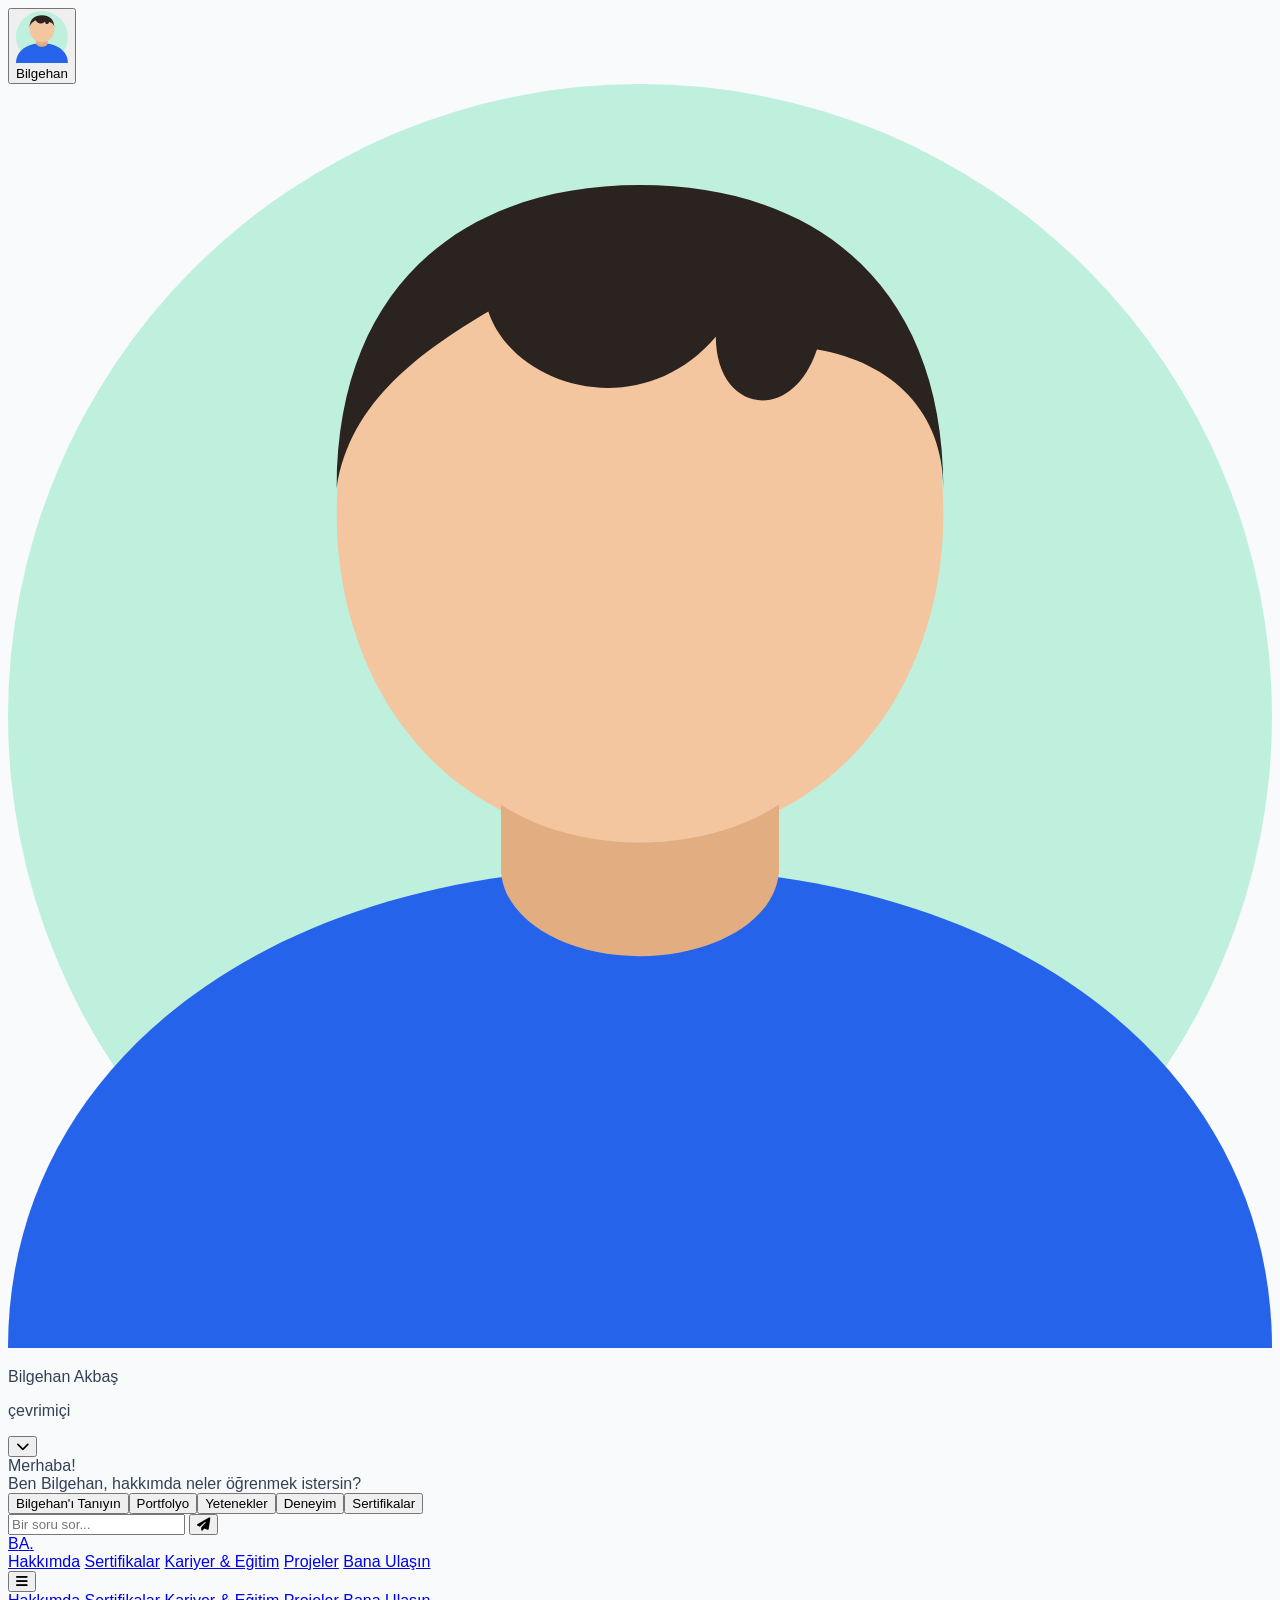
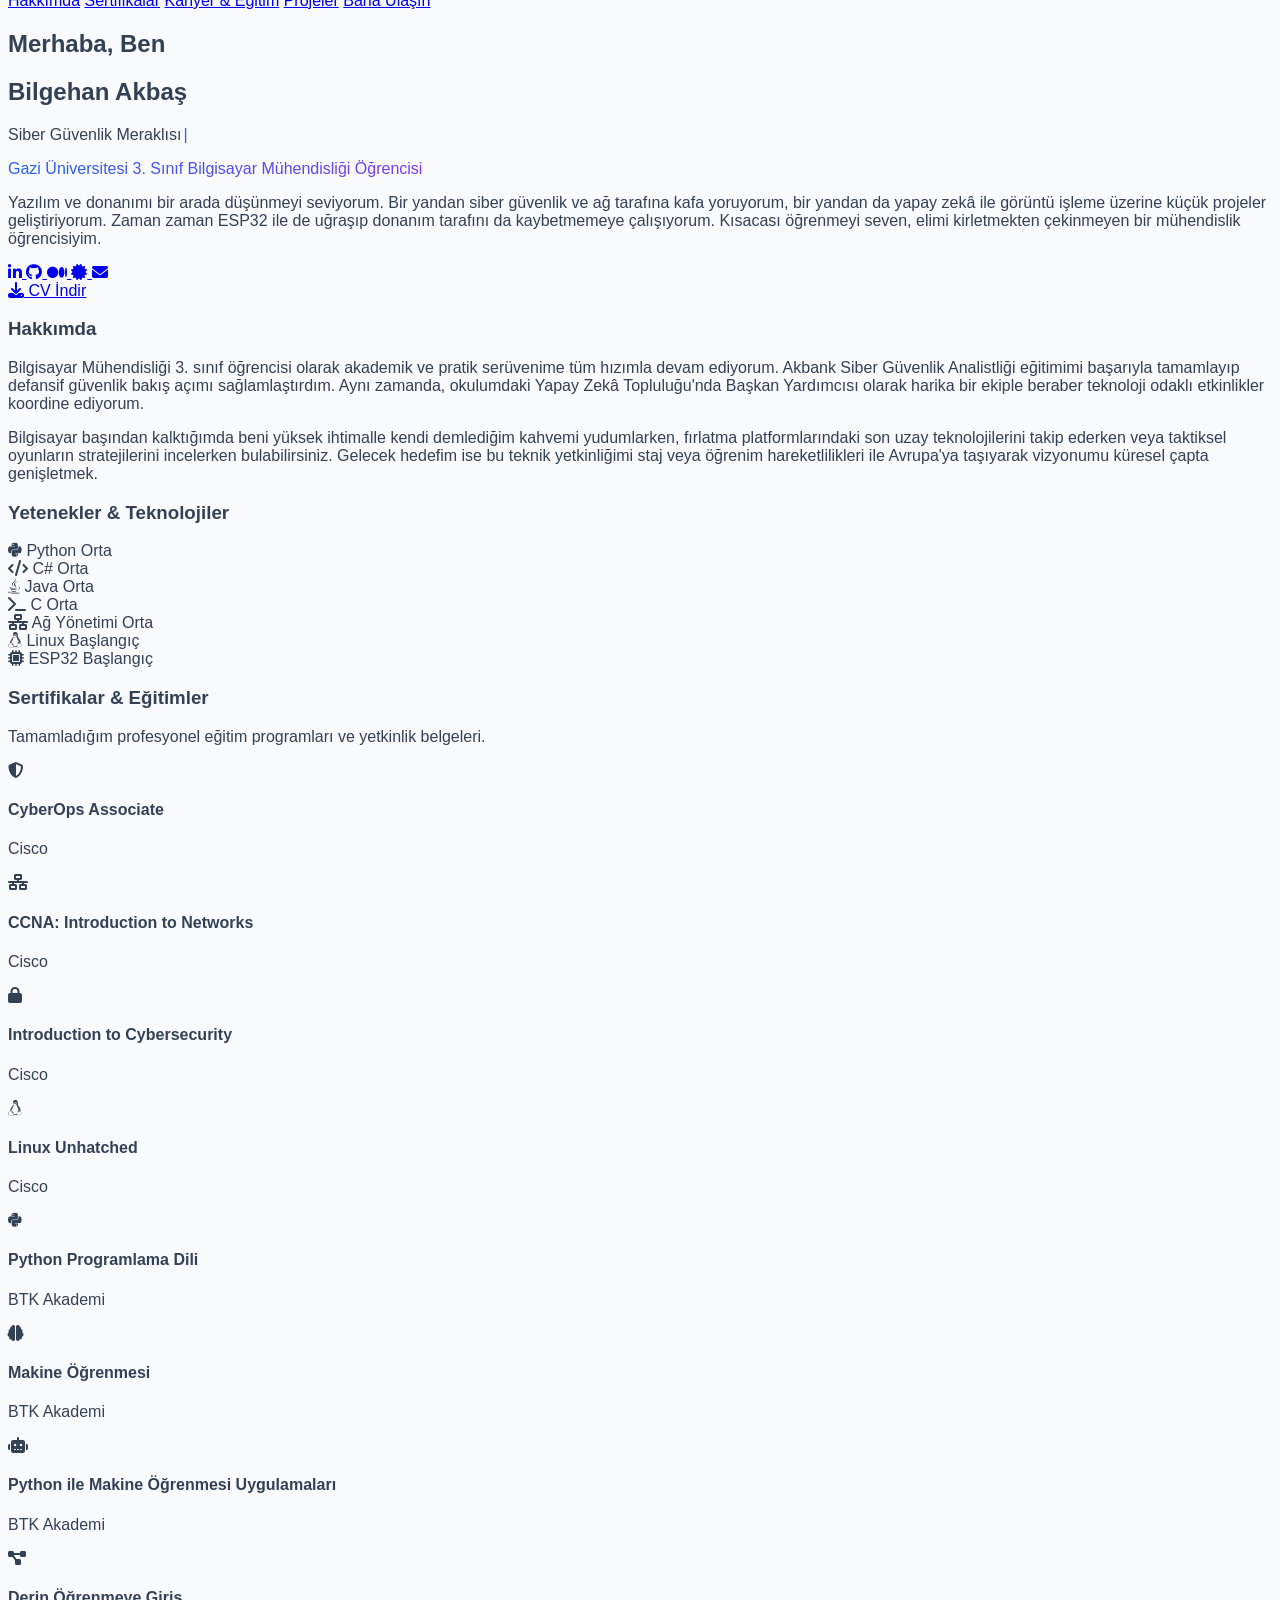
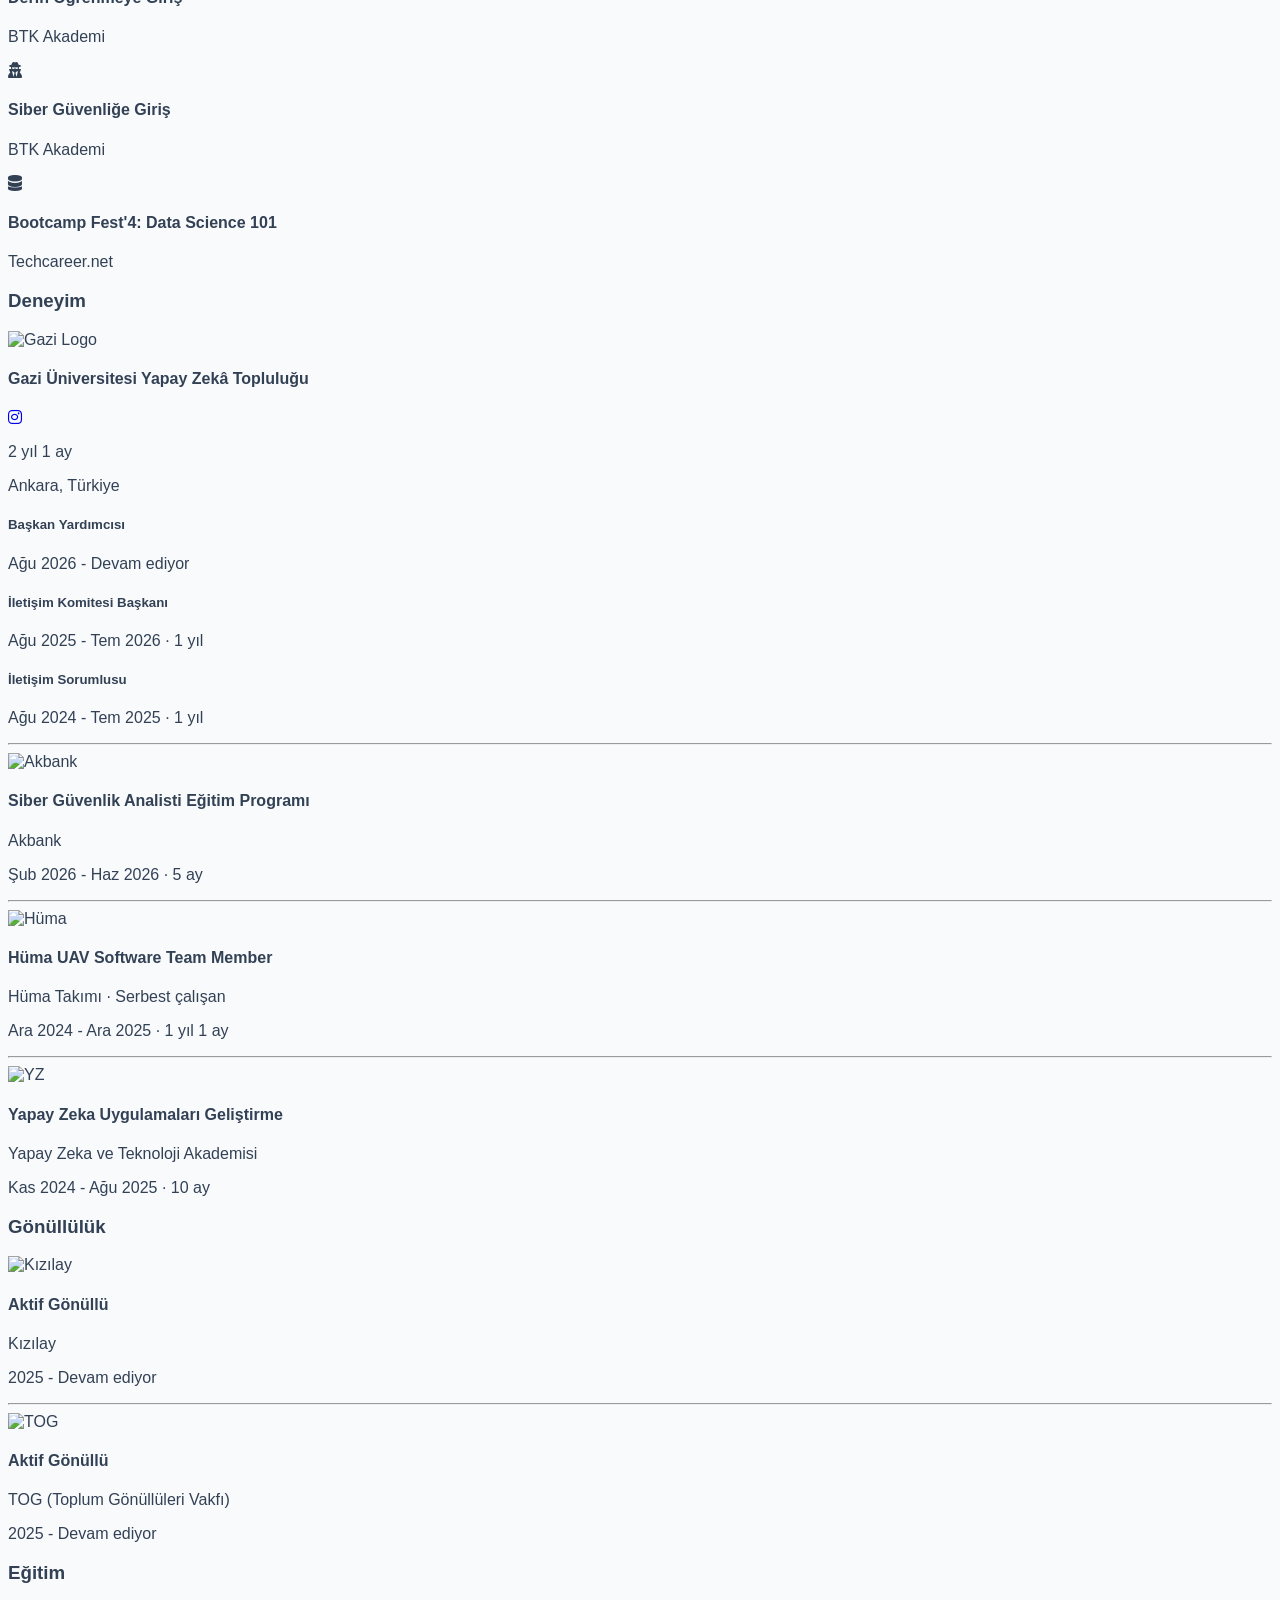
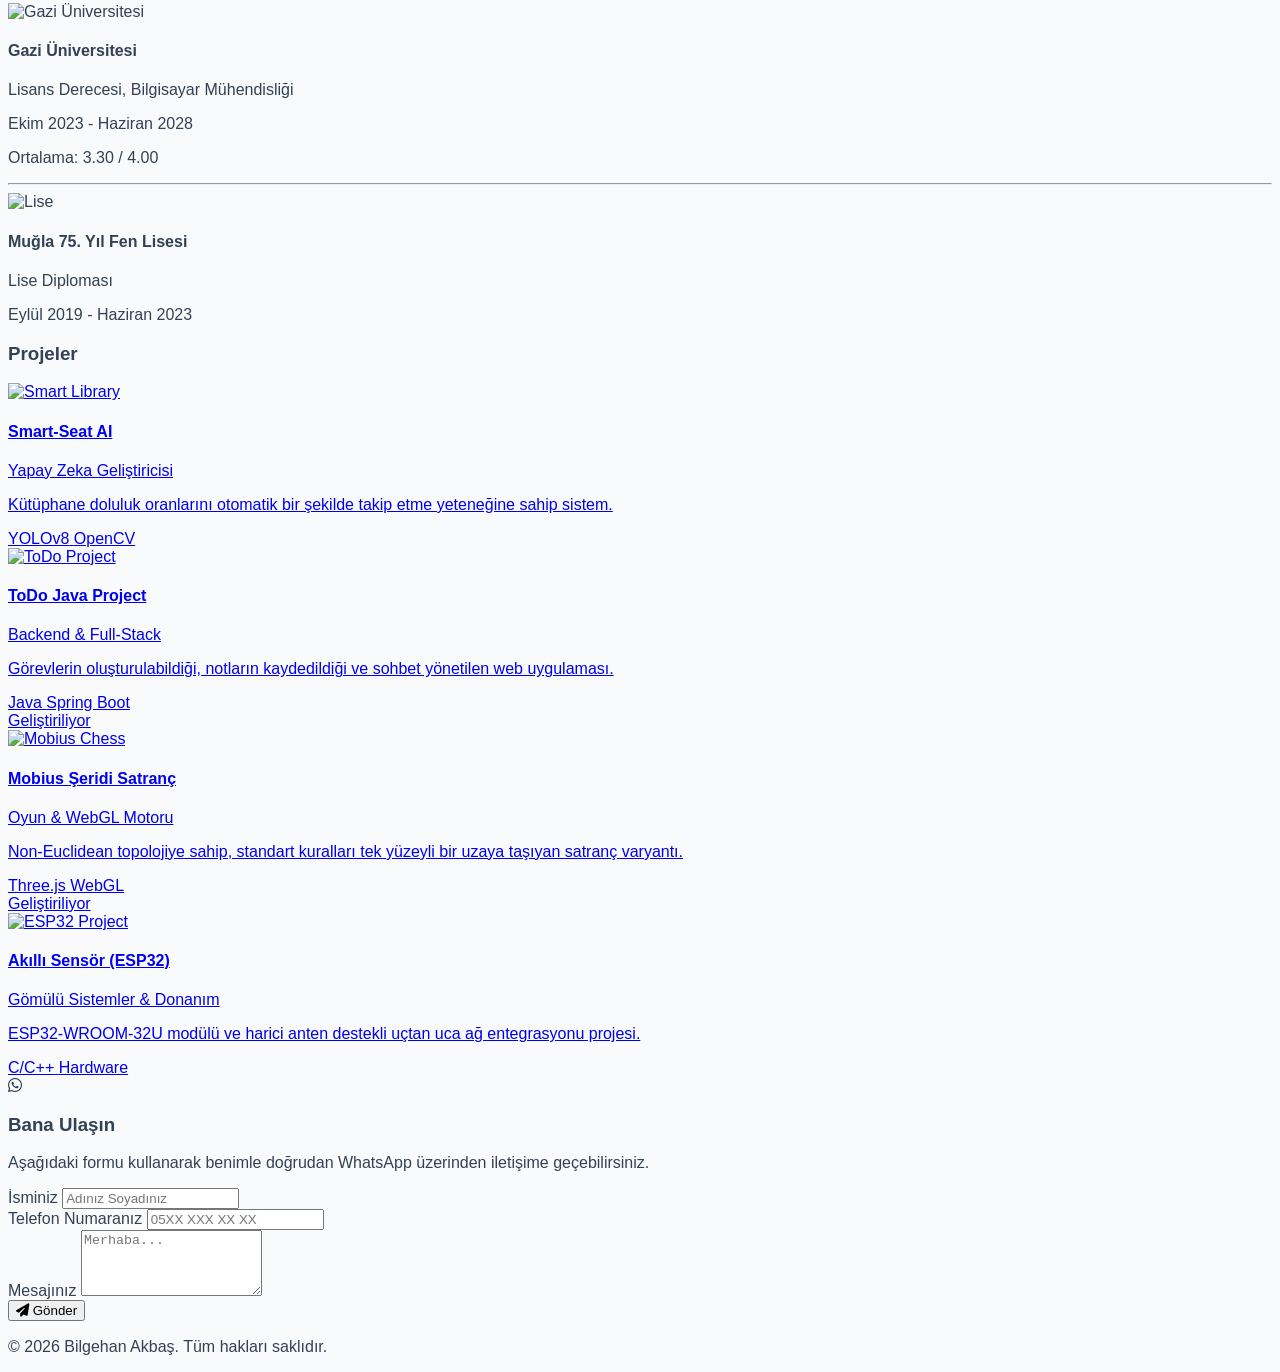
==== index.html @ 3f0e84e5 "Update" ====
<!DOCTYPE html>
<html lang="tr">
<head>
    <meta charset="UTF-8">
    <meta name="viewport" content="width=device-width, initial-scale=1.0">
    <title>Bilgehan Akbaş - Portfolyo</title>
 
    <!-- Favicon (BA logolu, dosya gerektirmeyen SVG ikon) -->
    <link rel="icon" type="image/svg+xml" href="data:image/svg+xml,%3Csvg xmlns='http://www.w3.org/2000/svg' viewBox='0 0 100 100'%3E%3Crect width='100' height='100' rx='20' fill='%232563eb'/%3E%3Ctext x='50' y='68' font-size='52' font-family='Arial, sans-serif' font-weight='900' fill='white' text-anchor='middle'%3EBA%3C/text%3E%3C/svg%3E">
 
    <!-- Open Graph / Sosyal Medya Link Önizleme Etiketleri -->
    <meta property="og:title" content="Bilgehan Akbaş - Portfolyo">
    <meta property="og:description" content="Gazi Üniversitesi Bilgisayar Mühendisliği öğrencisi. Siber güvenlik, yapay zeka ve gömülü sistemler üzerine projeler.">
    <meta property="og:image" content="https://ui-avatars.com/api/?name=Bilgehan+Akbas&size=512&background=2563eb&color=fff&bold=true&format=png">
    <meta property="og:type" content="website">
    <meta name="twitter:card" content="summary_large_image">
    <meta name="twitter:title" content="Bilgehan Akbaş - Portfolyo">
    <meta name="twitter:description" content="Gazi Üniversitesi Bilgisayar Mühendisliği öğrencisi. Siber güvenlik, yapay zeka ve gömülü sistemler üzerine projeler.">
    <meta name="twitter:image" content="https://ui-avatars.com/api/?name=Bilgehan+Akbas&size=512&background=2563eb&color=fff&bold=true&format=png">
 
    <script src="https://cdn.tailwindcss.com"></script>
    <link rel="stylesheet" href="https://cdnjs.cloudflare.com/ajax/libs/font-awesome/6.4.0/css/all.min.css">
    <link href="https://unpkg.com/aos@2.3.1/dist/aos.css" rel="stylesheet">
    <style>
        html { scroll-behavior: smooth; }
        body { background-color: #f8fafc; color: #334155; font-family: -apple-system, BlinkMacSystemFont, 'Segoe UI', Roboto, Helvetica, Arial, sans-serif; overflow-x: hidden; }
        .text-gradient { background: linear-gradient(to right, #2563eb, #7c3aed); -webkit-background-clip: text; -webkit-text-fill-color: transparent; }
        .typing-cursor { display: inline-block; margin-left: 2px; animation: blink 0.8s step-end infinite; color: #2563eb; }
        @keyframes blink { 0%, 100% { opacity: 1; } 50% { opacity: 0; } }
        .skill-bar { transition: width 1.4s cubic-bezier(0.22, 1, 0.36, 1); }
        #chatWindow { transition: opacity 0.25s ease, transform 0.25s ease; }
        #chatWindow.hidden-panel { opacity: 0; transform: translateY(16px) scale(0.98); pointer-events: none; position: absolute; }
        .typing-dot { animation: typingBounce 1.2s infinite; }
        .typing-dot:nth-child(2) { animation-delay: 0.2s; }
        .typing-dot:nth-child(3) { animation-delay: 0.4s; }
        @keyframes typingBounce { 0%, 60%, 100% { transform: translateY(0); opacity: 0.5; } 30% { transform: translateY(-4px); opacity: 1; } }
        .chat-scroll::-webkit-scrollbar { width: 5px; }
        .chat-scroll::-webkit-scrollbar-thumb { background: #cbd5e1; border-radius: 10px; }
    </style>
</head>
<body class="antialiased selection:bg-blue-500 selection:text-white relative">
 
    <!-- Chatbot Aç/Kapat (Minimize) Butonu - panel küçültüldüğünde görünür -->
    <button id="chatMinimizedBar" class="hidden fixed bottom-4 right-4 sm:bottom-6 sm:right-6 z-50 bg-blue-600 text-white shadow-xl rounded-full pl-2.5 pr-4 py-2.5 sm:pl-3 sm:pr-5 sm:py-3 items-center gap-2 hover:bg-blue-700">
        <div class="w-8 h-8 sm:w-10 sm:h-10 rounded-full bg-white/20 flex items-center justify-center overflow-hidden shrink-0">
            <svg viewBox="0 0 100 100" class="w-full h-full" xmlns="http://www.w3.org/2000/svg">
                <circle cx="50" cy="50" r="50" fill="#BFF0DD"/>
                <path d="M0 100 C0 78 20 62 50 62 C80 62 100 78 100 100 Z" fill="#2563EB"/>
                <path d="M50 60 C35 60 26 48 26 34 C26 18 36 10 50 10 C64 10 74 18 74 34 C74 48 65 60 50 60 Z" fill="#F4C6A0"/>
                <path d="M26 32 C26 16 36 8 50 8 C64 8 74 16 74 32 C74 26 70 22 64 21 C62 27 56 26 56 20 C50 27 40 24 38 18 C33 21 27 25 26 32 Z" fill="#2B2320"/>
                <path d="M50 60 C46 60 42 59 39 57 L39 62 C39 66 44 69 50 69 C56 69 61 66 61 62 L61 57 C58 59 54 60 50 60 Z" fill="#E3AD82"/>
            </svg>
        </div>
        <span class="text-xs sm:text-sm font-semibold whitespace-nowrap">Bilgehan</span>
        <span class="w-2 h-2 bg-green-400 rounded-full shrink-0"></span>
    </button>
 
        <!-- Chatbot Penceresi (varsayılan olarak açık, tıklamaya gerek yok) -->
    <div id="chatWindow" class="fixed z-50 bottom-4 right-4 sm:bottom-6 sm:right-6 w-[78vw] max-w-[280px] sm:max-w-[300px] bg-white rounded-2xl shadow-2xl border border-slate-200 flex flex-col overflow-hidden">
        <div class="bg-blue-600 text-white px-4 py-3 flex items-center justify-between shrink-0">
            <div class="flex items-center gap-2.5">
                <div class="w-10 h-10 rounded-full bg-white/20 flex items-center justify-center overflow-hidden shrink-0">
                    <svg viewBox="0 0 100 100" class="w-full h-full" xmlns="http://www.w3.org/2000/svg">
                        <circle cx="50" cy="50" r="50" fill="#BFF0DD"/>
                        <path d="M0 100 C0 78 20 62 50 62 C80 62 100 78 100 100 Z" fill="#2563EB"/>
                        <path d="M50 60 C35 60 26 48 26 34 C26 18 36 10 50 10 C64 10 74 18 74 34 C74 48 65 60 50 60 Z" fill="#F4C6A0"/>
                        <path d="M26 32 C26 16 36 8 50 8 C64 8 74 16 74 32 C74 26 70 22 64 21 C62 27 56 26 56 20 C50 27 40 24 38 18 C33 21 27 25 26 32 Z" fill="#2B2320"/>
                        <path d="M50 60 C46 60 42 59 39 57 L39 62 C39 66 44 69 50 69 C56 69 61 66 61 62 L61 57 C58 59 54 60 50 60 Z" fill="#E3AD82"/>
                    </svg>
                </div>
                <div>
                    <p class="font-bold leading-tight text-sm">Bilgehan Akbaş</p>
                    <p class="text-xs text-blue-100 flex items-center gap-1"><span class="w-1.5 h-1.5 bg-green-400 rounded-full inline-block"></span> çevrimiçi</p>
                </div>
            </div>
            <button id="chatMinimize" class="text-white/80 hover:text-white text-sm"><i class="fas fa-chevron-down"></i></button>
        </div>

        <div id="chatMessages" class="chat-scroll flex-grow overflow-y-auto px-3 py-3 space-y-2.5 bg-slate-50 h-[45vh] sm:h-[300px] max-h-[280px] sm:max-h-[50vh]"></div>

        <div id="chatQuickReplies" class="px-3 pb-2 flex flex-wrap gap-1.5 shrink-0 bg-slate-50"></div>

        <div class="border-t border-slate-200 p-2.5 flex items-center gap-2 shrink-0 bg-white">
            <input id="chatInput" type="text" placeholder="Bir soru sor..." class="flex-grow bg-slate-100 border border-slate-200 rounded-full px-3.5 py-2 text-sm focus:outline-none focus:ring-2 focus:ring-blue-500">
            <button id="sendChatBtn" class="w-9 h-9 shrink-0 bg-blue-600 hover:bg-blue-700 text-white rounded-full flex items-center justify-center">
                <i class="fas fa-paper-plane text-xs"></i>
            </button>
        </div>
    </div>

    <script>
        // Chat gönderimini buton tıklamasıyla tetikle (Form yenilemesini engeller)
        document.getElementById('sendChatBtn').addEventListener('click', () => {
            sendMessage(document.getElementById('chatInput').value);
        });
        document.getElementById('chatInput').addEventListener('keydown', (e) => {
            if (e.key === 'Enter') {
                e.preventDefault();
                sendMessage(document.getElementById('chatInput').value);
            }
        });
    </script>
 
    <!-- Navigasyon Çubuğu -->
    <nav class="fixed w-full bg-white/80 backdrop-blur-md border-b border-slate-200 z-50 transition-all duration-300">
        <div class="max-w-7xl mx-auto px-4 py-4 flex justify-between items-center">
            <a href="index.html" class="text-2xl font-black text-slate-900 tracking-tighter">B<span class="text-blue-600">A</span>.</a>
 
            <!-- Masaüstü menü -->
            <div class="space-x-6 hidden md:block text-base font-medium">
                <a href="#hakkimda" class="text-slate-600 hover:text-blue-600 transition">Hakkımda</a>
                <a href="#sertifikalar" class="text-slate-600 hover:text-blue-600 transition">Sertifikalar</a>
                <a href="#deneyim" class="text-slate-600 hover:text-blue-600 transition">Kariyer & Eğitim</a>
                <a href="#projeler" class="text-slate-600 hover:text-blue-600 transition">Projeler</a>
                <a href="#iletisim" class="bg-blue-600 text-white px-5 py-2.5 rounded-full hover:bg-blue-700 shadow-sm transition-all">Bana Ulaşın</a>
            </div>
 
            <!-- Mobil hamburger butonu -->
            <button id="mobileMenuBtn" class="md:hidden text-slate-700 text-2xl" aria-label="Menüyü Aç/Kapat">
                <i class="fas fa-bars"></i>
            </button>
        </div>
 
        <!-- Mobil açılır menü -->
        <div id="mobileMenu" class="hidden md:hidden bg-white border-t border-slate-200 px-4 py-4 space-y-3">
            <a href="#hakkimda" class="block text-slate-700 font-medium py-2">Hakkımda</a>
            <a href="#sertifikalar" class="block text-slate-700 font-medium py-2">Sertifikalar</a>
            <a href="#deneyim" class="block text-slate-700 font-medium py-2">Kariyer & Eğitim</a>
            <a href="#projeler" class="block text-slate-700 font-medium py-2">Projeler</a>
            <a href="#iletisim" class="block bg-blue-600 text-white text-center py-3 rounded-full font-medium">Bana Ulaşın</a>
        </div>
    </nav>
 
    <!-- Hero Bölümü -->
    <section class="min-h-screen flex flex-col items-center justify-center px-4 relative text-center pt-16">
        <div class="absolute top-20 right-20 w-[500px] h-[500px] bg-blue-100 rounded-full blur-3xl -z-10 opacity-50"></div>
        <div class="absolute bottom-20 left-20 w-[500px] h-[500px] bg-purple-100 rounded-full blur-3xl -z-10 opacity-50"></div>
 
        <div class="max-w-4xl" data-aos="fade-up" data-aos-duration="1000">
            <h2 class="text-blue-600 font-semibold tracking-wider uppercase mb-4 text-base">Merhaba, Ben</h2>
            <h1 class="text-5xl md:text-7xl font-extrabold text-slate-900 mb-6 tracking-tight">Bilgehan Akbaş</h1>
            <p class="text-2xl md:text-3xl text-blue-600 font-bold mb-4 min-h-[44px] flex items-center justify-center">
                <span id="typedText"></span><span class="typing-cursor">|</span>
            </p>
            <p class="text-2xl md:text-3xl text-slate-600 mb-6 font-medium">
                <span class="text-gradient">Gazi Üniversitesi 3. Sınıf Bilgisayar Mühendisliği Öğrencisi</span>
            </p>
            <p class="text-lg md:text-xl text-slate-700 mb-10 leading-relaxed mx-auto">
                Yazılım ve donanımı bir arada düşünmeyi seviyorum. Bir yandan siber güvenlik ve ağ tarafına kafa yoruyorum, bir yandan da yapay zekâ ile görüntü işleme üzerine küçük projeler geliştiriyorum. Zaman zaman ESP32 ile de uğraşıp donanım tarafını da kaybetmemeye çalışıyorum. Kısacası öğrenmeyi seven, elimi kirletmekten çekinmeyen bir mühendislik öğrencisiyim.
            </p>
            
            <div class="flex flex-wrap justify-center gap-5">
                <a href="https://linkedin.com/in/bilgehan-akbas" target="_blank" title="LinkedIn" class="flex items-center justify-center w-14 h-14 rounded-full bg-white border border-slate-200 text-slate-600 hover:bg-blue-600 hover:text-white hover:border-transparent transition-all duration-300 shadow-sm">
                    <i class="fab fa-linkedin-in text-2xl"></i>
                </a>
                <a href="https://github.com/BilgehanAkbas" target="_blank" title="GitHub" class="flex items-center justify-center w-14 h-14 rounded-full bg-white border border-slate-200 text-slate-600 hover:bg-slate-800 hover:text-white hover:border-transparent transition-all duration-300 shadow-sm">
                    <i class="fab fa-github text-2xl"></i>
                </a>
                <a href="https://medium.com/@bilgehanakbas" target="_blank" title="Medium" class="flex items-center justify-center w-14 h-14 rounded-full bg-white border border-slate-200 text-slate-600 hover:bg-black hover:text-white hover:border-transparent transition-all duration-300 shadow-sm">
                    <i class="fab fa-medium text-2xl"></i>
                </a>
                <a href="https://www.credly.com/users/bilgehan-akbas" target="_blank" title="Credly Rozetlerim" class="flex items-center justify-center w-14 h-14 rounded-full bg-white border border-slate-200 text-slate-600 hover:bg-orange-500 hover:text-white hover:border-transparent transition-all duration-300 shadow-sm">
                    <i class="fas fa-certificate text-2xl"></i>
                </a>
                <a href="mailto:bilgehanakbas0@gmail.com" title="E-Posta Gönder" class="flex items-center justify-center w-14 h-14 rounded-full bg-white border border-slate-200 text-slate-600 hover:bg-red-500 hover:text-white hover:border-transparent transition-all duration-300 shadow-sm">
                    <i class="fas fa-envelope text-2xl"></i>
                </a>
            </div>
 
            <div class="mt-8">
                <a href="cv.pdf" download class="inline-flex items-center gap-2 bg-slate-900 text-white px-6 py-3 rounded-full font-semibold hover:bg-slate-700 transition-all shadow-sm">
                    <i class="fas fa-download"></i> CV İndir
                </a>
            </div>
        </div>
    </section>
 
    <!-- Hakkımda ve Teknolojiler -->
    <section id="hakkimda" class="py-20 bg-white px-4 border-t border-slate-200 relative overflow-hidden">
        <div class="absolute -left-32 top-20 w-[600px] h-[600px] bg-blue-50/50 rounded-full blur-3xl -z-10"></div>
        <div class="absolute right-0 bottom-0 w-96 h-96 bg-indigo-50/30 rounded-full blur-3xl -z-10"></div>
        
        <div class="max-w-7xl mx-auto grid md:grid-cols-2 gap-16 items-start relative z-10">
            <div data-aos="fade-up">
                <h3 class="text-3xl font-bold text-slate-900 mb-6">Hakkımda</h3>
                <p class="text-slate-700 leading-relaxed mb-6 text-lg">
                    Bilgisayar Mühendisliği 3. sınıf öğrencisi olarak akademik ve pratik serüvenime tüm hızımla devam ediyorum. Akbank Siber Güvenlik Analistliği eğitimimi başarıyla tamamlayıp defansif güvenlik bakış açımı sağlamlaştırdım. Aynı zamanda, okulumdaki Yapay Zekâ Topluluğu'nda Başkan Yardımcısı olarak harika bir ekiple beraber teknoloji odaklı etkinlikler koordine ediyorum.
                </p>
                <p class="text-slate-700 leading-relaxed text-lg">
                    Bilgisayar başından kalktığımda beni yüksek ihtimalle kendi demlediğim kahvemi yudumlarken, fırlatma platformlarındaki son uzay teknolojilerini takip ederken veya taktiksel oyunların stratejilerini incelerken bulabilirsiniz. Gelecek hedefim ise bu teknik yetkinliğimi staj veya öğrenim hareketlilikleri ile Avrupa'ya taşıyarak vizyonumu küresel çapta genişletmek.
                </p>
            </div>
            
            <div data-aos="fade-up" data-aos-delay="200">
                <h3 class="text-3xl font-bold text-slate-900 mb-6">Yetenekler & Teknolojiler</h3>
                <div class="bg-white/60 backdrop-blur-sm border border-slate-200 rounded-xl p-6 shadow-sm space-y-5">

                    <div>
                        <div class="flex justify-between items-center mb-1.5">
                            <span class="flex items-center gap-2 font-semibold text-slate-800"><i class="fab fa-python text-blue-600 w-6 text-center"></i> Python</span>
                            <span class="text-sm font-semibold text-slate-500">Orta</span>
                        </div>
                        <div class="w-full bg-slate-200 rounded-full h-2.5">
                            <div class="skill-bar bg-blue-600 h-2.5 rounded-full" data-width="65" style="width:0%"></div>
                        </div>
                    </div>

                    <div>
                        <div class="flex justify-between items-center mb-1.5">
                            <span class="flex items-center gap-2 font-semibold text-slate-800"><i class="fas fa-code text-purple-600 w-6 text-center"></i> C#</span>
                            <span class="text-sm font-semibold text-slate-500">Orta</span>
                        </div>
                        <div class="w-full bg-slate-200 rounded-full h-2.5">
                            <div class="skill-bar bg-purple-600 h-2.5 rounded-full" data-width="55" style="width:0%"></div>
                        </div>
                    </div>

                    <div>
                        <div class="flex justify-between items-center mb-1.5">
                            <span class="flex items-center gap-2 font-semibold text-slate-800"><i class="fab fa-java text-red-500 w-6 text-center"></i> Java</span>
                            <span class="text-sm font-semibold text-slate-500">Orta</span>
                        </div>
                        <div class="w-full bg-slate-200 rounded-full h-2.5">
                            <div class="skill-bar bg-red-500 h-2.5 rounded-full" data-width="55" style="width:0%"></div>
                        </div>
                    </div>

                    <div>
                        <div class="flex justify-between items-center mb-1.5">
                            <span class="flex items-center gap-2 font-semibold text-slate-800"><i class="fas fa-terminal text-slate-700 w-6 text-center"></i> C</span>
                            <span class="text-sm font-semibold text-slate-500">Orta</span>
                        </div>
                        <div class="w-full bg-slate-200 rounded-full h-2.5">
                            <div class="skill-bar bg-slate-700 h-2.5 rounded-full" data-width="55" style="width:0%"></div>
                        </div>
                    </div>

                    <div>
                        <div class="flex justify-between items-center mb-1.5">
                            <span class="flex items-center gap-2 font-semibold text-slate-800"><i class="fas fa-network-wired text-blue-500 w-6 text-center"></i> Ağ Yönetimi</span>
                            <span class="text-sm font-semibold text-slate-500">Orta</span>
                        </div>
                        <div class="w-full bg-slate-200 rounded-full h-2.5">
                            <div class="skill-bar bg-blue-500 h-2.5 rounded-full" data-width="40" style="width:0%"></div>
                        </div>
                    </div>

                    <div>
                        <div class="flex justify-between items-center mb-1.5">
                            <span class="flex items-center gap-2 font-semibold text-slate-800"><i class="fab fa-linux text-yellow-600 w-6 text-center"></i> Linux</span>
                            <span class="text-sm font-semibold text-slate-500">Başlangıç</span>
                        </div>
                        <div class="w-full bg-slate-200 rounded-full h-2.5">
                            <div class="skill-bar bg-yellow-600 h-2.5 rounded-full" data-width="27" style="width:0%"></div>
                        </div>
                    </div>

                    <div>
                        <div class="flex justify-between items-center mb-1.5">
                            <span class="flex items-center gap-2 font-semibold text-slate-800"><i class="fas fa-microchip text-green-600 w-6 text-center"></i> ESP32</span>
                            <span class="text-sm font-semibold text-slate-500">Başlangıç</span>
                        </div>
                        <div class="w-full bg-slate-200 rounded-full h-2.5">
                            <div class="skill-bar bg-green-600 h-2.5 rounded-full" data-width="20" style="width:0%"></div>
                        </div>
                    </div>

                </div>
            </div>
        </div>
    </section>

    <!-- Sertifikalar (İkili Izgara / Grid Düzeni) -->
    <section id="sertifikalar" class="py-16 px-4 bg-slate-50 border-t border-slate-200 relative overflow-hidden">
        <div class="max-w-7xl mx-auto relative z-10">
            <div class="text-center mb-10" data-aos="fade-up">
                <h3 class="text-3xl md:text-4xl font-bold text-slate-900 mb-3">Sertifikalar & Eğitimler</h3>
                <p class="text-base text-slate-600">Tamamladığım profesyonel eğitim programları ve yetkinlik belgeleri.</p>
            </div>
            
            <div class="grid md:grid-cols-2 gap-3.5">
                
                <div class="bg-white border border-slate-200 p-4 rounded-lg shadow-sm hover:shadow-md hover:-translate-y-1 transition-all flex items-center gap-3" data-aos="fade-up" data-aos-delay="50">
                    <div class="w-12 h-12 flex items-center justify-center shrink-0 bg-blue-50 rounded-md border border-blue-100">
                        <i class="fas fa-shield-alt text-xl text-blue-600"></i>
                    </div>
                    <div>
                        <h4 class="text-base font-bold text-slate-900 leading-tight">CyberOps Associate</h4>
                        <p class="text-xs font-semibold text-blue-600 mt-1">Cisco</p>
                    </div>
                </div>

                <div class="bg-white border border-slate-200 p-4 rounded-lg shadow-sm hover:shadow-md hover:-translate-y-1 transition-all flex items-center gap-3" data-aos="fade-up" data-aos-delay="100">
                    <div class="w-12 h-12 flex items-center justify-center shrink-0 bg-blue-50 rounded-md border border-blue-100">
                        <i class="fas fa-network-wired text-xl text-blue-600"></i>
                    </div>
                    <div>
                        <h4 class="text-base font-bold text-slate-900 leading-tight">CCNA: Introduction to Networks</h4>
                        <p class="text-xs font-semibold text-blue-600 mt-1">Cisco</p>
                    </div>
                </div>

                <div class="bg-white border border-slate-200 p-4 rounded-lg shadow-sm hover:shadow-md hover:-translate-y-1 transition-all flex items-center gap-3" data-aos="fade-up" data-aos-delay="150">
                    <div class="w-12 h-12 flex items-center justify-center shrink-0 bg-blue-50 rounded-md border border-blue-100">
                        <i class="fas fa-lock text-xl text-blue-600"></i>
                    </div>
                    <div>
                        <h4 class="text-base font-bold text-slate-900 leading-tight">Introduction to Cybersecurity</h4>
                        <p class="text-xs font-semibold text-blue-600 mt-1">Cisco</p>
                    </div>
                </div>

                <div class="bg-white border border-slate-200 p-4 rounded-lg shadow-sm hover:shadow-md hover:-translate-y-1 transition-all flex items-center gap-3" data-aos="fade-up" data-aos-delay="200">
                    <div class="w-12 h-12 flex items-center justify-center shrink-0 bg-blue-50 rounded-md border border-blue-100">
                        <i class="fab fa-linux text-xl text-blue-600"></i>
                    </div>
                    <div>
                        <h4 class="text-base font-bold text-slate-900 leading-tight">Linux Unhatched</h4>
                        <p class="text-xs font-semibold text-blue-600 mt-1">Cisco</p>
                    </div>
                </div>

                <div class="bg-white border border-slate-200 p-4 rounded-lg shadow-sm hover:shadow-md hover:-translate-y-1 transition-all flex items-center gap-3" data-aos="fade-up" data-aos-delay="250">
                    <div class="w-12 h-12 flex items-center justify-center shrink-0 bg-slate-100 rounded-md border border-slate-200">
                        <i class="fab fa-python text-xl text-slate-700"></i>
                    </div>
                    <div>
                        <h4 class="text-base font-bold text-slate-900 leading-tight">Python Programlama Dili</h4>
                        <p class="text-xs font-semibold text-slate-500 mt-1">BTK Akademi</p>
                    </div>
                </div>

                <div class="bg-white border border-slate-200 p-4 rounded-lg shadow-sm hover:shadow-md hover:-translate-y-1 transition-all flex items-center gap-3" data-aos="fade-up" data-aos-delay="300">
                    <div class="w-12 h-12 flex items-center justify-center shrink-0 bg-slate-100 rounded-md border border-slate-200">
                        <i class="fas fa-brain text-xl text-slate-700"></i>
                    </div>
                    <div>
                        <h4 class="text-base font-bold text-slate-900 leading-tight">Makine Öğrenmesi</h4>
                        <p class="text-xs font-semibold text-slate-500 mt-1">BTK Akademi</p>
                    </div>
                </div>

                <div class="bg-white border border-slate-200 p-4 rounded-lg shadow-sm hover:shadow-md hover:-translate-y-1 transition-all flex items-center gap-3" data-aos="fade-up" data-aos-delay="350">
                    <div class="w-12 h-12 flex items-center justify-center shrink-0 bg-slate-100 rounded-md border border-slate-200">
                        <i class="fas fa-robot text-xl text-slate-700"></i>
                    </div>
                    <div>
                        <h4 class="text-base font-bold text-slate-900 leading-tight">Python ile Makine Öğrenmesi Uygulamaları</h4>
                        <p class="text-xs font-semibold text-slate-500 mt-1">BTK Akademi</p>
                    </div>
                </div>

                <div class="bg-white border border-slate-200 p-4 rounded-lg shadow-sm hover:shadow-md hover:-translate-y-1 transition-all flex items-center gap-3" data-aos="fade-up" data-aos-delay="400">
                    <div class="w-12 h-12 flex items-center justify-center shrink-0 bg-slate-100 rounded-md border border-slate-200">
                        <i class="fas fa-project-diagram text-xl text-slate-700"></i>
                    </div>
                    <div>
                        <h4 class="text-base font-bold text-slate-900 leading-tight">Derin Öğrenmeye Giriş</h4>
                        <p class="text-xs font-semibold text-slate-500 mt-1">BTK Akademi</p>
                    </div>
                </div>

                <div class="bg-white border border-slate-200 p-4 rounded-lg shadow-sm hover:shadow-md hover:-translate-y-1 transition-all flex items-center gap-3" data-aos="fade-up" data-aos-delay="450">
                    <div class="w-12 h-12 flex items-center justify-center shrink-0 bg-slate-100 rounded-md border border-slate-200">
                        <i class="fas fa-user-secret text-xl text-slate-700"></i>
                    </div>
                    <div>
                        <h4 class="text-base font-bold text-slate-900 leading-tight">Siber Güvenliğe Giriş</h4>
                        <p class="text-xs font-semibold text-slate-500 mt-1">BTK Akademi</p>
                    </div>
                </div>

                <div class="bg-white border border-slate-200 p-4 rounded-lg shadow-sm hover:shadow-md hover:-translate-y-1 transition-all flex items-center gap-3" data-aos="fade-up" data-aos-delay="500">
                    <div class="w-12 h-12 flex items-center justify-center shrink-0 bg-green-50 rounded-md border border-green-100">
                        <i class="fas fa-database text-xl text-green-600"></i>
                    </div>
                    <div>
                        <h4 class="text-base font-bold text-slate-900 leading-tight">Bootcamp Fest'4: Data Science 101</h4>
                        <p class="text-xs font-semibold text-green-600 mt-1">Techcareer.net</p>
                    </div>
                </div>

            </div>
        </div>
    </section>

<!-- Kariyer, Gönüllülük ve Eğitim (İçerik Animasyonları Eklendi) -->
    <section id="deneyim" class="py-20 px-4 bg-white border-t border-slate-200 relative overflow-hidden">
        <div class="absolute -right-40 top-1/4 w-[600px] h-[600px] bg-purple-100/40 rounded-full blur-3xl -z-10"></div>
        
        <div class="max-w-5xl mx-auto relative z-10">
            
            <!-- 1. Deneyim -->
            <div class="bg-white border border-slate-300 rounded-lg shadow-sm mb-12" data-aos="fade-up">
                <div class="p-6 pb-2 border-b border-slate-100 mb-2">
                    <h3 class="text-2xl font-bold text-slate-900">Deneyim</h3>
                </div>

                <div class="px-6 pb-6">
                    <div class="flex items-start gap-4 py-5" data-aos="fade-right" data-aos-delay="50">
                        <div class="w-14 h-14 shrink-0"><img src="https://ui-avatars.com/api/?name=G&background=e0f2fe&color=0284c7&rounded=true&font-size=0.6" alt="Gazi Logo" class="w-full h-full object-cover"></div>
                        <div class="flex-grow">
                            <div class="flex items-center">
                                <h4 class="text-lg font-bold text-slate-900 leading-tight">Gazi Üniversitesi Yapay Zekâ Topluluğu</h4>
                                <a href="https://www.instagram.com/gaziyapayzeka/" target="_blank" title="Topluluk Instagram Sayfası" class="inline-flex items-center justify-center w-7 h-7 bg-gradient-to-tr from-purple-600 to-pink-500 text-white rounded-md hover:scale-110 hover:shadow-md transition-all ml-3">
                                    <i class="fab fa-instagram text-sm"></i>
                                </a>
                            </div>
                            <p class="text-base text-slate-700 mt-1">2 yıl 1 ay</p>
                            <p class="text-base text-slate-500 mb-4">Ankara, Türkiye</p>

                            <div class="relative border-l-2 border-slate-200 ml-2 mt-2 space-y-6 pb-1">
                                <div class="relative pl-6">
                                    <span class="absolute -left-[9px] top-1.5 w-4 h-4 bg-slate-400 rounded-full border-4 border-white"></span>
                                    <h5 class="text-base font-bold text-slate-900 leading-tight">Başkan Yardımcısı</h5>
                                    <p class="text-base text-slate-500 mt-1">Ağu 2026 - Devam ediyor</p>
                                </div>
                                <div class="relative pl-6">
                                    <span class="absolute -left-[9px] top-1.5 w-4 h-4 bg-slate-400 rounded-full border-4 border-white"></span>
                                    <h5 class="text-base font-bold text-slate-900 leading-tight">İletişim Komitesi Başkanı</h5>
                                    <p class="text-base text-slate-500 mt-1">Ağu 2025 - Tem 2026 · 1 yıl</p>
                                </div>
                                <div class="relative pl-6">
                                    <span class="absolute -left-[9px] top-1.5 w-4 h-4 bg-slate-400 rounded-full border-4 border-white"></span>
                                    <h5 class="text-base font-bold text-slate-900 leading-tight">İletişim Sorumlusu</h5>
                                    <p class="text-base text-slate-500 mt-1">Ağu 2024 - Tem 2025 · 1 yıl</p>
                                </div>
                            </div>
                        </div>
                    </div>
                    <hr class="border-slate-200 my-2">
                    <div class="flex items-start gap-4 py-5" data-aos="fade-right" data-aos-delay="100">
                        <div class="w-14 h-14 flex items-center justify-center shrink-0"><img src="https://ui-avatars.com/api/?name=Ak&background=fee2e2&color=dc2626&rounded=false&font-size=0.5" alt="Akbank" class="w-12 h-12 object-cover rounded-md"></div>
                        <div class="flex-grow">
                            <h4 class="text-lg font-bold text-slate-900 leading-tight">Siber Güvenlik Analisti Eğitim Programı</h4>
                            <p class="text-base text-slate-800 mt-1">Akbank</p>
                            <p class="text-base text-slate-500 mt-1">Şub 2026 - Haz 2026 · 5 ay</p>
                        </div>
                    </div>
                    <hr class="border-slate-200 my-2">
                    <div class="flex items-start gap-4 py-5" data-aos="fade-right" data-aos-delay="150">
                        <div class="w-14 h-14 flex items-center justify-center shrink-0"><img src="https://ui-avatars.com/api/?name=HÜ&background=f1f5f9&color=334155&rounded=false&font-size=0.4" alt="Hüma" class="w-12 h-12 object-cover rounded-md"></div>
                        <div class="flex-grow">
                            <h4 class="text-lg font-bold text-slate-900 leading-tight">Hüma UAV Software Team Member</h4>
                            <p class="text-base text-slate-800 mt-1">Hüma Takımı · Serbest çalışan</p>
                            <p class="text-base text-slate-500 mt-1">Ara 2024 - Ara 2025 · 1 yıl 1 ay</p>
                        </div>
                    </div>
                    <hr class="border-slate-200 my-2">
                    <div class="flex items-start gap-4 py-5" data-aos="fade-right" data-aos-delay="200">
                        <div class="w-14 h-14 flex items-center justify-center shrink-0"><img src="https://ui-avatars.com/api/?name=YZ&background=dbeafe&color=2563eb&rounded=false&font-size=0.4" alt="YZ" class="w-12 h-12 object-cover rounded-md"></div>
                        <div class="flex-grow">
                            <h4 class="text-lg font-bold text-slate-900 leading-tight">Yapay Zeka Uygulamaları Geliştirme</h4>
                            <p class="text-base text-slate-800 mt-1">Yapay Zeka ve Teknoloji Akademisi</p>
                            <p class="text-base text-slate-500 mt-1">Kas 2024 - Ağu 2025 · 10 ay</p>
                        </div>
                    </div>
                </div>
            </div>

            <!-- 2. Gönüllülük -->
            <div class="bg-white border border-slate-300 rounded-lg shadow-sm mb-12" data-aos="fade-up">
                <div class="p-6 pb-2 border-b border-slate-100 mb-2">
                    <h3 class="text-2xl font-bold text-slate-900">Gönüllülük</h3>
                </div>
                <div class="px-6 pb-6">
                    <div class="flex items-start gap-4 py-5" data-aos="fade-right" data-aos-delay="50">
                        <div class="w-14 h-14 shrink-0"><img src="https://ui-avatars.com/api/?name=K&background=fee2e2&color=dc2626&rounded=md&font-size=0.6" alt="Kızılay" class="w-12 h-12 object-cover rounded-md"></div>
                        <div class="flex-grow">
                            <h4 class="text-lg font-bold text-slate-900 leading-tight">Aktif Gönüllü</h4>
                            <p class="text-base text-slate-800 mt-1">Kızılay</p>
                            <p class="text-base text-slate-500 mt-1">2025 - Devam ediyor</p>
                        </div>
                    </div>
                    <hr class="border-slate-200 my-2">
                    <div class="flex items-start gap-4 py-5" data-aos="fade-right" data-aos-delay="100">
                        <div class="w-14 h-14 shrink-0"><img src="https://ui-avatars.com/api/?name=TOG&background=dcfce3&color=16a34a&rounded=md&font-size=0.4" alt="TOG" class="w-12 h-12 object-cover rounded-md"></div>
                        <div class="flex-grow">
                            <h4 class="text-lg font-bold text-slate-900 leading-tight">Aktif Gönüllü</h4>
                            <p class="text-base text-slate-800 mt-1">TOG (Toplum Gönüllüleri Vakfı)</p>
                            <p class="text-base text-slate-500 mt-1">2025 - Devam ediyor</p>
                        </div>
                    </div>
                </div>
            </div>

            <!-- 3. Eğitim -->
            <div class="bg-white border border-slate-300 rounded-lg shadow-sm mb-12" data-aos="fade-up">
                <div class="p-6 pb-2 border-b border-slate-100 mb-2">
                    <h3 class="text-2xl font-bold text-slate-900">Eğitim</h3>
                </div>
                <div class="px-6 pb-6">
                    <div class="flex items-start gap-4 py-5" data-aos="fade-right" data-aos-delay="50">
                        <div class="w-14 h-14 shrink-0">
                            <img src="https://ui-avatars.com/api/?name=GÜ&background=f3e8ff&color=9333ea&rounded=false&font-size=0.5" alt="Gazi Üniversitesi" class="w-12 h-12 object-cover rounded-md">
                        </div>
                        <div class="flex-grow">
                            <h4 class="text-lg font-bold text-slate-900 leading-tight">Gazi Üniversitesi</h4>
                            <p class="text-base text-slate-800 mt-1">Lisans Derecesi, Bilgisayar Mühendisliği</p>
                            <p class="text-base text-slate-500 mt-1">Ekim 2023 - Haziran 2028</p>
                            <p class="text-sm font-semibold text-blue-600 mt-1">Ortalama: 3.30 / 4.00</p>
                        </div>
                    </div>
                    <hr class="border-slate-200 my-2">
                    <div class="flex items-start gap-4 py-5" data-aos="fade-right" data-aos-delay="100">
                        <div class="w-14 h-14 shrink-0">
                            <img src="https://ui-avatars.com/api/?name=75&background=fef3c7&color=d97706&rounded=false&font-size=0.5" alt="Lise" class="w-12 h-12 object-cover rounded-md">
                        </div>
                        <div class="flex-grow">
                            <h4 class="text-lg font-bold text-slate-900 leading-tight">Muğla 75. Yıl Fen Lisesi</h4>
                            <p class="text-base text-slate-800 mt-1">Lise Diploması</p>
                            <p class="text-base text-slate-500 mt-1">Eylül 2019 - Haziran 2023</p>
                        </div>
                    </div>
                </div>
            </div>

        </div>
    </section>
     
    <!-- Öne Çıkan Projeler -->
    <section id="projeler" class="py-20 bg-slate-50 px-4 border-y border-slate-200 relative overflow-hidden">
        <div class="absolute left-0 top-1/3 w-[500px] h-[500px] bg-blue-50/60 rounded-full blur-3xl -z-10 -translate-x-1/2"></div>
        <div class="absolute right-0 bottom-10 w-[500px] h-[500px] bg-indigo-50/60 rounded-full blur-3xl -z-10 translate-x-1/3"></div>
        
        <div class="max-w-7xl mx-auto relative z-10">
            <h3 class="text-4xl font-bold text-slate-900 mb-12 text-center" data-aos="fade-up">Projeler</h3>
            
            <div class="grid md:grid-cols-2 lg:grid-cols-4 gap-8">
                
                <a href="smart-seat.html" class="group border border-slate-200 rounded-lg overflow-hidden flex flex-col hover:shadow-xl transition-all hover:-translate-y-1 bg-white cursor-pointer" data-aos="zoom-in">
                    <div class="h-48 overflow-hidden relative">
                        <div class="absolute inset-0 bg-blue-900/10 group-hover:bg-transparent transition-colors duration-500 z-10"></div>
                        <img src="https://images.unsplash.com/photo-1541829070764-84a7d30dd3f3?auto=format&fit=crop&q=80&w=600" alt="Smart Library" class="w-full h-full object-cover transform group-hover:scale-105 transition-transform duration-500">
                    </div>
                    <div class="p-6 flex flex-col flex-grow">
                        <h4 class="text-xl font-bold text-slate-900 mb-2 group-hover:text-blue-600 transition-colors">Smart-Seat AI</h4>
                        <p class="text-blue-600 font-semibold text-sm mb-3">Yapay Zeka Geliştiricisi</p>
                        <p class="text-slate-700 text-base mb-6 flex-grow line-clamp-3">Kütüphane doluluk oranlarını otomatik bir şekilde takip etme yeteneğine sahip sistem.</p>
                        <div class="flex flex-wrap gap-2 mt-auto">
                            <span class="text-xs font-bold bg-white border border-slate-200 text-slate-700 px-3 py-1.5 rounded">YOLOv8</span>
                            <span class="text-xs font-bold bg-white border border-slate-200 text-slate-700 px-3 py-1.5 rounded">OpenCV</span>
                        </div>
                    </div>
                </a>
 
                <a href="todo-project.html" class="group border border-slate-200 rounded-lg overflow-hidden flex flex-col hover:shadow-xl transition-all hover:-translate-y-1 bg-white cursor-pointer" data-aos="zoom-in" data-aos-delay="100">
                    <div class="h-48 overflow-hidden relative">
                        <div class="absolute inset-0 bg-green-900/10 group-hover:bg-transparent transition-colors duration-500 z-10"></div>
                        <img src="https://images.unsplash.com/photo-1517694712202-14dd9538aa97?auto=format&fit=crop&q=80&w=600" alt="ToDo Project" class="w-full h-full object-cover transform group-hover:scale-105 transition-transform duration-500">
                    </div>
                    <div class="p-6 flex flex-col flex-grow">
                        <h4 class="text-xl font-bold text-slate-900 mb-2 group-hover:text-green-600 transition-colors">ToDo Java Project</h4>
                        <p class="text-green-600 font-semibold text-sm mb-3">Backend & Full-Stack</p>
                        <p class="text-slate-700 text-base mb-6 flex-grow line-clamp-3">Görevlerin oluşturulabildiği, notların kaydedildiği ve sohbet yönetilen web uygulaması.</p>
                        <div class="flex flex-wrap gap-2 mt-auto">
                            <span class="text-xs font-bold bg-white border border-slate-200 text-slate-700 px-3 py-1.5 rounded">Java</span>
                            <span class="text-xs font-bold bg-white border border-slate-200 text-slate-700 px-3 py-1.5 rounded">Spring Boot</span>
                        </div>
                    </div>
                </a>
 
                <a href="mobius-chess.html" class="group border border-slate-200 rounded-lg overflow-hidden flex flex-col hover:shadow-xl transition-all hover:-translate-y-1 bg-white cursor-pointer" data-aos="zoom-in" data-aos-delay="200">
                    <div class="h-48 overflow-hidden relative">
                        <div class="absolute top-3 right-3 bg-amber-500 text-white text-xs font-bold px-3 py-1.5 rounded-md z-20 shadow-md">Geliştiriliyor</div>
                        <div class="absolute inset-0 bg-purple-900/10 group-hover:bg-transparent transition-colors duration-500 z-10"></div>
                        <img src="https://images.unsplash.com/photo-1526374965328-7f61d4dc18c5?auto=format&fit=crop&q=80&w=600" alt="Mobius Chess" class="w-full h-full object-cover transform group-hover:scale-105 transition-transform duration-500">
                    </div>
                    <div class="p-6 flex flex-col flex-grow">
                        <h4 class="text-xl font-bold text-slate-900 mb-2 group-hover:text-purple-600 transition-colors">Mobius Şeridi Satranç</h4>
                        <p class="text-purple-600 font-semibold text-sm mb-3">Oyun & WebGL Motoru</p>
                        <p class="text-slate-700 text-base mb-6 flex-grow line-clamp-3">Non-Euclidean topolojiye sahip, standart kuralları tek yüzeyli bir uzaya taşıyan satranç varyantı.</p>
                        <div class="flex flex-wrap gap-2 mt-auto">
                            <span class="text-xs font-bold bg-white border border-slate-200 text-slate-700 px-3 py-1.5 rounded">Three.js</span>
                            <span class="text-xs font-bold bg-white border border-slate-200 text-slate-700 px-3 py-1.5 rounded">WebGL</span>
                        </div>
                    </div>
                </a>
 
                <a href="esp32.html" class="group border border-slate-200 rounded-lg overflow-hidden flex flex-col hover:shadow-xl transition-all hover:-translate-y-1 bg-white cursor-pointer" data-aos="zoom-in" data-aos-delay="300">
                    <div class="h-48 overflow-hidden relative">
                        <div class="absolute top-3 right-3 bg-amber-500 text-white text-xs font-bold px-3 py-1.5 rounded-md z-20 shadow-md">Geliştiriliyor</div>
                        <div class="absolute inset-0 bg-orange-900/10 group-hover:bg-transparent transition-colors duration-500 z-10"></div>
                        <img src="https://images.unsplash.com/photo-1518770660439-4636190af475?auto=format&fit=crop&q=80&w=600" alt="ESP32 Project" class="w-full h-full object-cover transform group-hover:scale-105 transition-transform duration-500">
                    </div>
                    <div class="p-6 flex flex-col flex-grow">
                        <h4 class="text-xl font-bold text-slate-900 mb-2 group-hover:text-orange-600 transition-colors">Akıllı Sensör (ESP32)</h4>
                        <p class="text-orange-600 font-semibold text-sm mb-3">Gömülü Sistemler & Donanım</p>
                        <p class="text-slate-700 text-base mb-6 flex-grow line-clamp-3">ESP32-WROOM-32U modülü ve harici anten destekli uçtan uca ağ entegrasyonu projesi.</p>
                        <div class="flex flex-wrap gap-2 mt-auto">
                            <span class="text-xs font-bold bg-white border border-slate-200 text-slate-700 px-3 py-1.5 rounded">C/C++</span>
                            <span class="text-xs font-bold bg-white border border-slate-200 text-slate-700 px-3 py-1.5 rounded">Hardware</span>
                        </div>
                    </div>
                </a>
 
            </div>
         </div>
    </section>
 
    <!-- İletişim -->
    <section id="iletisim" class="py-20 px-4 bg-white border-t border-slate-200 relative overflow-hidden">
        <div class="absolute left-1/2 top-1/2 -translate-x-1/2 -translate-y-1/2 w-[800px] h-[800px] bg-green-50/50 rounded-full blur-3xl -z-10"></div>
        
        <div class="max-w-xl mx-auto bg-white/90 backdrop-blur-md p-8 rounded-xl border border-slate-200 shadow-sm relative z-10" data-aos="flip-up">
            <div class="text-center mb-6">
                <i class="fab fa-whatsapp text-4xl text-green-500 mb-3"></i>
                <h3 class="text-2xl font-bold text-slate-900 mb-2">Bana Ulaşın</h3>
                <p class="text-slate-600 text-base">Aşağıdaki formu kullanarak benimle doğrudan WhatsApp üzerinden iletişime geçebilirsiniz.</p>
            </div>
            
            <form id="contactForm" class="space-y-4">
                <div>
                    <label class="block text-slate-700 font-semibold mb-1 text-sm">İsminiz</label>
                    <input type="text" id="senderName" class="w-full bg-slate-50/50 border border-slate-300 rounded-md px-4 py-3 text-slate-900 text-base focus:outline-none focus:ring-2 focus:ring-blue-500 transition-all" placeholder="Adınız Soyadınız" required>
                </div>
                <div>
                    <label class="block text-slate-700 font-semibold mb-1 text-sm">Telefon Numaranız</label>
                    <input type="tel" id="senderPhone" class="w-full bg-slate-50/50 border border-slate-300 rounded-md px-4 py-3 text-slate-900 text-base focus:outline-none focus:ring-2 focus:ring-blue-500 transition-all" placeholder="05XX XXX XX XX" required>
                </div>
                <div>
                    <label class="block text-slate-700 font-semibold mb-1 text-sm">Mesajınız</label>
                    <textarea rows="4" id="senderMessage" class="w-full bg-slate-50/50 border border-slate-300 rounded-md px-4 py-3 text-slate-900 text-base focus:outline-none focus:ring-2 focus:ring-blue-500 transition-all resize-none" placeholder="Merhaba..." required></textarea>
                </div>
                <button type="submit" id="contactSubmitBtn" class="w-full bg-blue-600 hover:bg-blue-700 text-white font-bold py-3.5 px-4 rounded-md shadow-sm transition-all duration-200 flex justify-center items-center gap-2 text-base">
                    <i class="fas fa-paper-plane"></i> Gönder
                </button>
                <p id="contactStatus" class="text-center text-sm mt-1"></p>
            </form>
        </div>
    </section>

    <script>
        // İletişim Formu (WhatsApp Worker) Mantığı
        const CONTACT_WORKER_URL = 'https://wp.bilgehanakbas0.workers.dev/';

        const contactForm = document.getElementById('contactForm');
        const contactSubmitBtn = document.getElementById('contactSubmitBtn');
        const contactStatus = document.getElementById('contactStatus');

        contactForm.addEventListener('submit', async (e) => {
            e.preventDefault(); // Sayfa yenilenmesini kesin olarak engeller

            const name = document.getElementById('senderName').value.trim();
            const phone = document.getElementById('senderPhone').value.trim();
            const message = document.getElementById('senderMessage').value.trim();

            if (!name || !phone || !message) {
                contactStatus.textContent = 'Lütfen tüm alanları doldurun.';
                contactStatus.className = 'text-center text-sm mt-1 text-red-600';
                return;
            }

            contactSubmitBtn.disabled = true;
            contactSubmitBtn.classList.add('opacity-60', 'cursor-not-allowed');
            contactStatus.textContent = 'Gönderiliyor...';
            contactStatus.className = 'text-center text-sm mt-1 text-slate-500';

            try {
                const res = await fetch(CONTACT_WORKER_URL, {
                    method: 'POST',
                    headers: { 'Content-Type': 'application/json' },
                    body: JSON.stringify({ name, phone, message })
                });
                const data = await res.json();

                if (data.success) {
                    contactStatus.textContent = 'Mesajınız iletildi, teşekkürler!';
                    contactStatus.className = 'text-center text-sm mt-1 text-green-600';
                    contactForm.reset();
                } else if (data.error) {
                    contactStatus.textContent = 'Hata: ' + data.error;
                    contactStatus.className = 'text-center text-sm mt-1 text-red-600';
                } else {
                    contactStatus.textContent = 'Beklenmeyen bir yanıt alındı.';
                    contactStatus.className = 'text-center text-sm mt-1 text-red-600';
                }
            } catch (err) {
                contactStatus.textContent = 'Bağlantı hatası: ' + err.message;
                contactStatus.className = 'text-center text-sm mt-1 text-red-600';
                console.error(err);
            } finally {
                contactSubmitBtn.disabled = false;
                contactSubmitBtn.classList.remove('opacity-60', 'cursor-not-allowed');
            }
        });
    </script>
 
    <!-- Footer -->
    <footer class="py-10 text-center text-slate-500 text-base border-t border-slate-200 bg-white relative z-10">
        <p>© 2026 Bilgehan Akbaş. Tüm hakları saklıdır.</p>
    </footer>
    
    <script src="https://unpkg.com/aos@2.3.1/dist/aos.js"></script>
    <script>AOS.init({ once: true, offset: 50 });</script>
 
    <!-- Mobil hamburger menü aç/kapat -->
    <script>
        document.getElementById('mobileMenuBtn').addEventListener('click', () => {
            document.getElementById('mobileMenu').classList.toggle('hidden');
        });
        document.querySelectorAll('#mobileMenu a').forEach(link => {
            link.addEventListener('click', () => {
                document.getElementById('mobileMenu').classList.add('hidden');
            });
        });
    </script>
 
    <!-- Hero Daktilo (Typing) Efekti -->
    <script>
        const typingPhrases = [
            'Siber Güvenlik Meraklısı',
            'Yapay Zeka Geliştiricisi',
            'Yazılım Geliştirici'
        ];
        const typedEl = document.getElementById('typedText');
        let phraseIndex = 0, charIndex = 0, isDeleting = false;
 
        function typeLoop() {
            const currentPhrase = typingPhrases[phraseIndex];
 
            if (isDeleting) {
                charIndex--;
            } else {
                charIndex++;
            }
 
            typedEl.textContent = currentPhrase.substring(0, charIndex);
 
            let delay = isDeleting ? 40 : 90;
 
            if (!isDeleting && charIndex === currentPhrase.length) {
                delay = 1600;
                isDeleting = true;
            } else if (isDeleting && charIndex === 0) {
                isDeleting = false;
                phraseIndex = (phraseIndex + 1) % typingPhrases.length;
                delay = 300;
            }
 
            setTimeout(typeLoop, delay);
        }
        typeLoop();
    </script>
 
    <!-- Yetenek Çubukları Animasyonu (görünür olunca dolsun) -->
    <script>
        const skillBars = document.querySelectorAll('.skill-bar');
        const skillObserver = new IntersectionObserver((entries) => {
            entries.forEach(entry => {
                if (entry.isIntersecting) {
                    entry.target.style.width = entry.target.getAttribute('data-width') + '%';
                    skillObserver.unobserve(entry.target);
                }
            });
        }, { threshold: 0.3 });
        skillBars.forEach(bar => skillObserver.observe(bar));
    </script>
 
    <!-- Chatbot (Bilgehan) Mantığı -->
    <script>
        const CHAT_WORKER_URL = 'https://kisiselai.bilgehanakbas0.workers.dev/';
 
        const chatWindow = document.getElementById('chatWindow');
        const chatMinimizedBar = document.getElementById('chatMinimizedBar');
        const chatMinimize = document.getElementById('chatMinimize');
        const chatMessages = document.getElementById('chatMessages');
        const chatForm = document.getElementById('chatForm');
        const chatInput = document.getElementById('chatInput');
        const chatQuickReplies = document.getElementById('chatQuickReplies');
 
        let conversation = [];
 
        const quickQuestions = [
            "Bilgehan'ı Tanıyın",
            'Portfolyo',
            'Yetenekler',
            'Deneyim',
            'Sertifikalar'
        ];
 
        function escapeHtml(str) {
            const div = document.createElement('div');
            div.textContent = str;
            return div.innerHTML;
        }
 
        function addMessage(role, text) {
            const wrapper = document.createElement('div');
            wrapper.className = role === 'user' ? 'flex justify-end' : 'flex justify-start';
 
            const bubble = document.createElement('div');
            bubble.className = role === 'user'
                ? 'bg-blue-100 text-slate-900 rounded-2xl rounded-br-sm px-3.5 py-2 max-w-[85%] text-sm leading-relaxed'
                : 'bg-white border border-slate-200 text-slate-800 rounded-2xl rounded-bl-sm px-3.5 py-2 max-w-[85%] text-sm leading-relaxed shadow-sm';
            bubble.innerHTML = escapeHtml(text).replace(/\n/g, '<br>');
 
            wrapper.appendChild(bubble);
            chatMessages.appendChild(wrapper);
            chatMessages.scrollTop = chatMessages.scrollHeight;
        }
 
        function showTyping() {
            const wrapper = document.createElement('div');
            wrapper.id = 'typingIndicator';
            wrapper.className = 'flex justify-start';
            wrapper.innerHTML = `
                <div class="bg-white border border-slate-200 rounded-2xl rounded-bl-sm px-4 py-3 flex gap-1 shadow-sm">
                    <span class="typing-dot w-2 h-2 bg-slate-400 rounded-full inline-block"></span>
                    <span class="typing-dot w-2 h-2 bg-slate-400 rounded-full inline-block"></span>
                    <span class="typing-dot w-2 h-2 bg-slate-400 rounded-full inline-block"></span>
                </div>`;
            chatMessages.appendChild(wrapper);
            chatMessages.scrollTop = chatMessages.scrollHeight;
        }
 
        function removeTyping() {
            const el = document.getElementById('typingIndicator');
            if (el) el.remove();
        }
 
        function renderQuickReplies() {
            chatQuickReplies.innerHTML = '';
            quickQuestions.forEach(q => {
                const btn = document.createElement('button');
                btn.className = 'text-xs font-medium bg-white border border-slate-300 text-slate-700 px-2.5 py-1.5 rounded-full hover:bg-blue-50 hover:border-blue-300 transition';
                btn.textContent = q;
                btn.addEventListener('click', () => sendMessage(q));
                chatQuickReplies.appendChild(btn);
            });
        }
 
        function startConversation() {
            conversation = [];
            chatMessages.innerHTML = '';
            addMessage('user', 'Merhaba!');
            addMessage('assistant', "Ben Bilgehan, hakkımda neler öğrenmek istersin?");
            renderQuickReplies();
        }
 
        async function sendMessage(text) {
            if (!text.trim()) return;
 
            addMessage('user', text);
            conversation.push({ role: 'user', content: text });
            chatInput.value = '';
            chatQuickReplies.innerHTML = '';
            showTyping();
 
            try {
                const res = await fetch(CHAT_WORKER_URL, {
                    method: 'POST',
                    headers: { 'Content-Type': 'application/json' },
                    body: JSON.stringify({ messages: conversation })
                });
                const data = await res.json();
                removeTyping();
 
                if (data.reply) {
                    addMessage('assistant', data.reply);
                    conversation.push({ role: 'assistant', content: data.reply });
                } else if (data.error) {
                    // EĞER ARKA PLANDA BİR SORUN OLURSA EKRANA BASTIRACAK
                    addMessage('assistant', 'Cloudflare Hatası: ' + data.error);
                } else {
                    addMessage('assistant', 'Bilinmeyen Hata: ' + JSON.stringify(data));
                }
            } catch (err) {
                removeTyping();
                addMessage('assistant', 'Frontend Hatası: ' + err.message);
                console.error(err);
            }
        }
 
        // Küçültme / genişletme
        chatMinimize.addEventListener('click', () => {
            chatWindow.classList.add('hidden-panel');
            chatMinimizedBar.classList.remove('hidden');
            chatMinimizedBar.classList.add('flex');
        });
 
        chatMinimizedBar.addEventListener('click', () => {
            chatWindow.classList.remove('hidden-panel');
            chatMinimizedBar.classList.add('hidden');
            chatMinimizedBar.classList.remove('flex');
        });
 
        // Sayfa yüklenince panel açık başlasın (mesajlar hazırlansın)
        startConversation();

        // Mobilde (768px altı) ekranı kaplamasın diye panel küçültülmüş başlasın
        if (window.matchMedia('(max-width: 767px)').matches) {
            chatWindow.classList.add('hidden-panel');
            chatMinimizedBar.classList.remove('hidden');
            chatMinimizedBar.classList.add('flex');
        }
    </script>
 
    <!-- Cloudflare Web Analytics (çerezsiz, ücretsiz ziyaretçi istatistiği) -->
    <!-- ÖNEMLİ: Aşağıdaki YOUR_TOKEN_HERE kısmını Cloudflare panelinden alacağın gerçek token ile değiştir -->
    <script defer src='https://static.cloudflareinsights.com/beacon.min.js' data-cf-beacon='{"token": "5ea174841b52484ebcdd7504d5474a54"}'></script>
 
    <script>
        // Sayfa yenilendiğinde tarayıcının konumu hatırlamasını kapatır ve en başa atar
        if ('scrollRestoration' in history) {
            history.scrollRestoration = 'manual';
        }
        window.scrollTo(0, 0);
    </script>
</body>
</html>
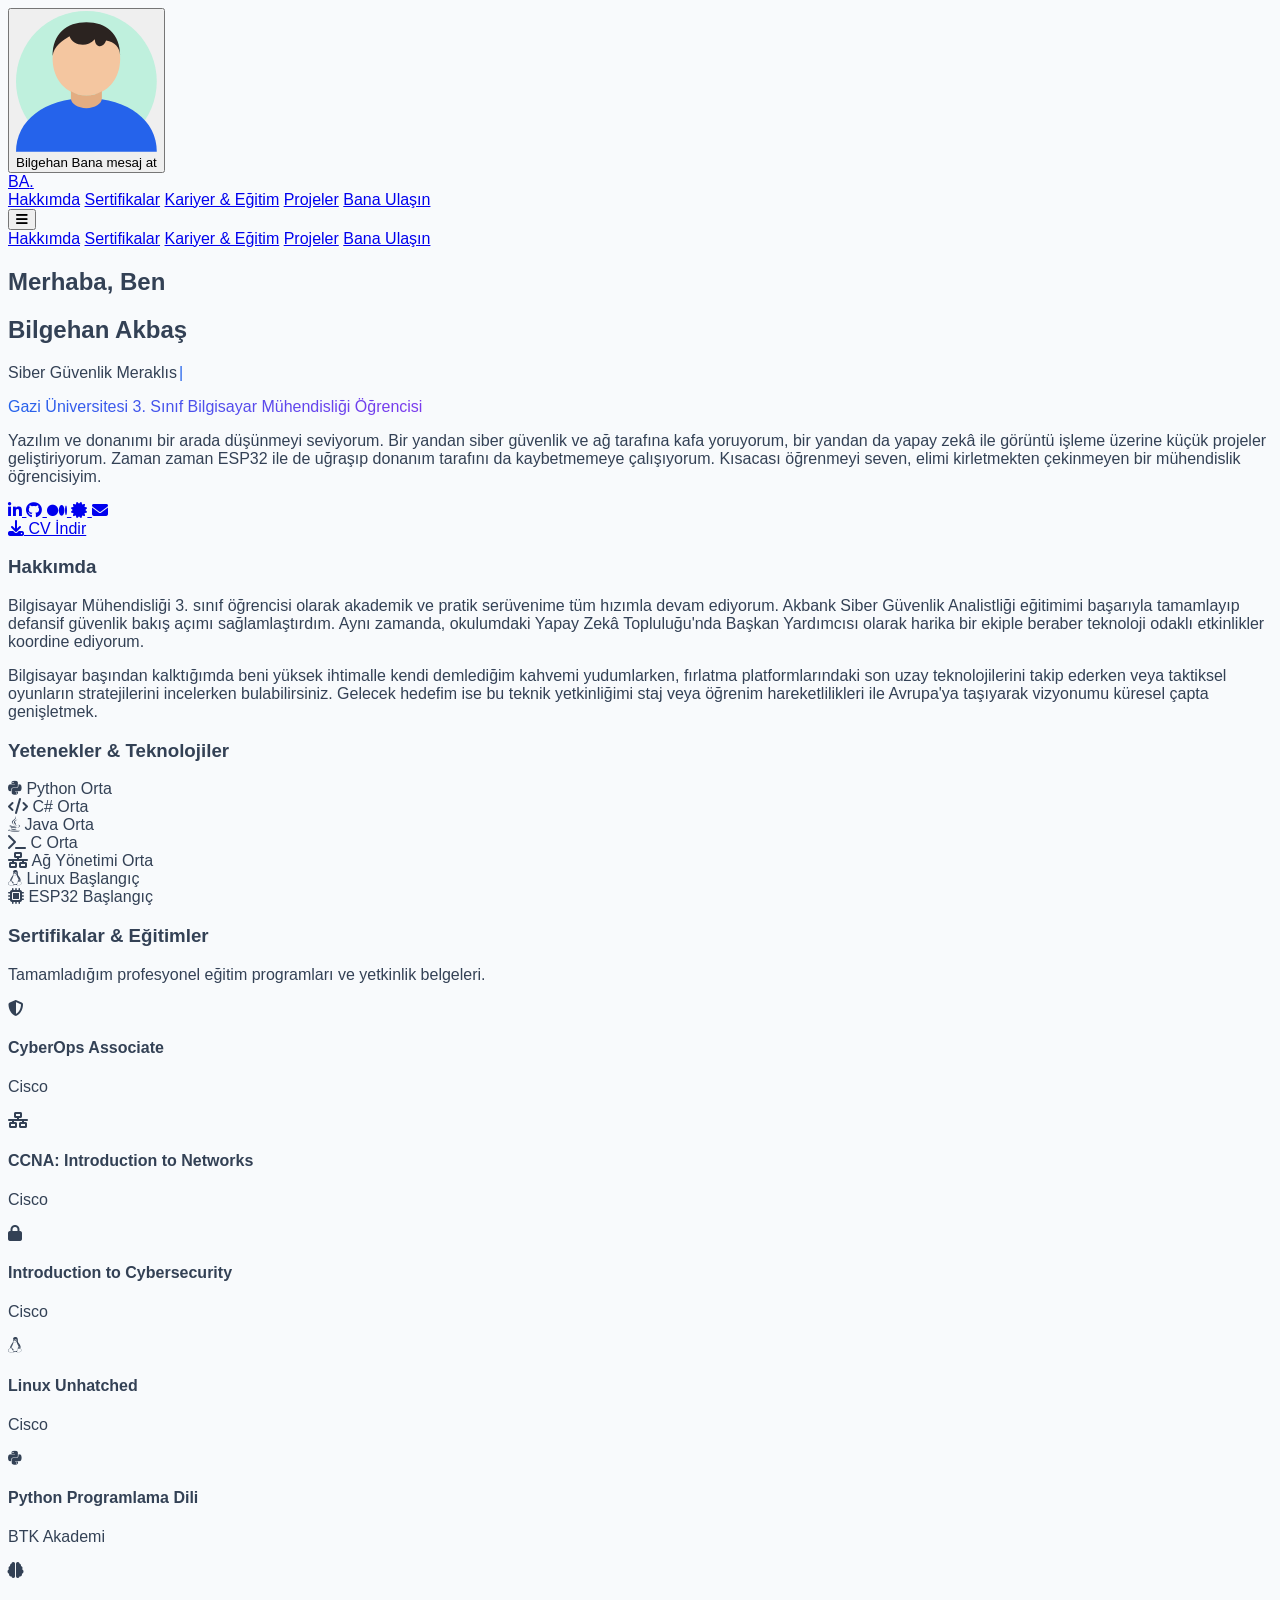
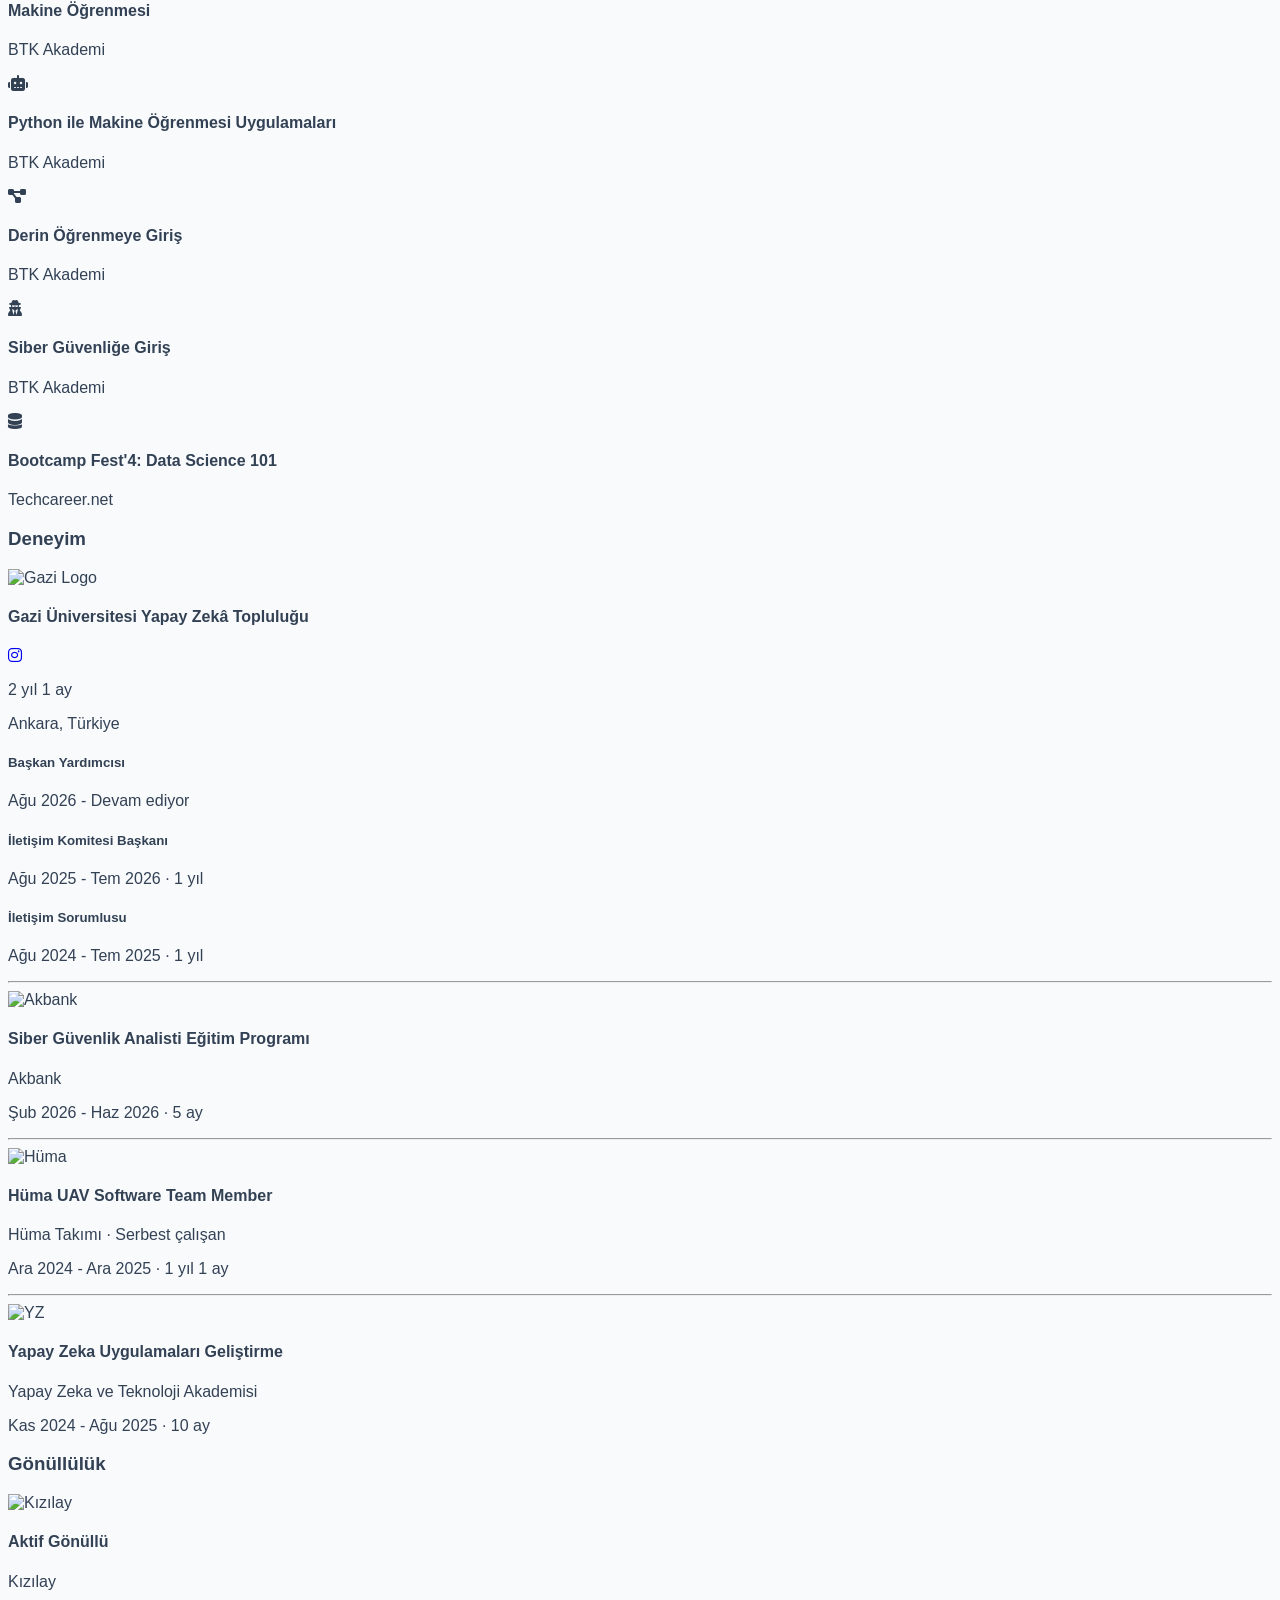
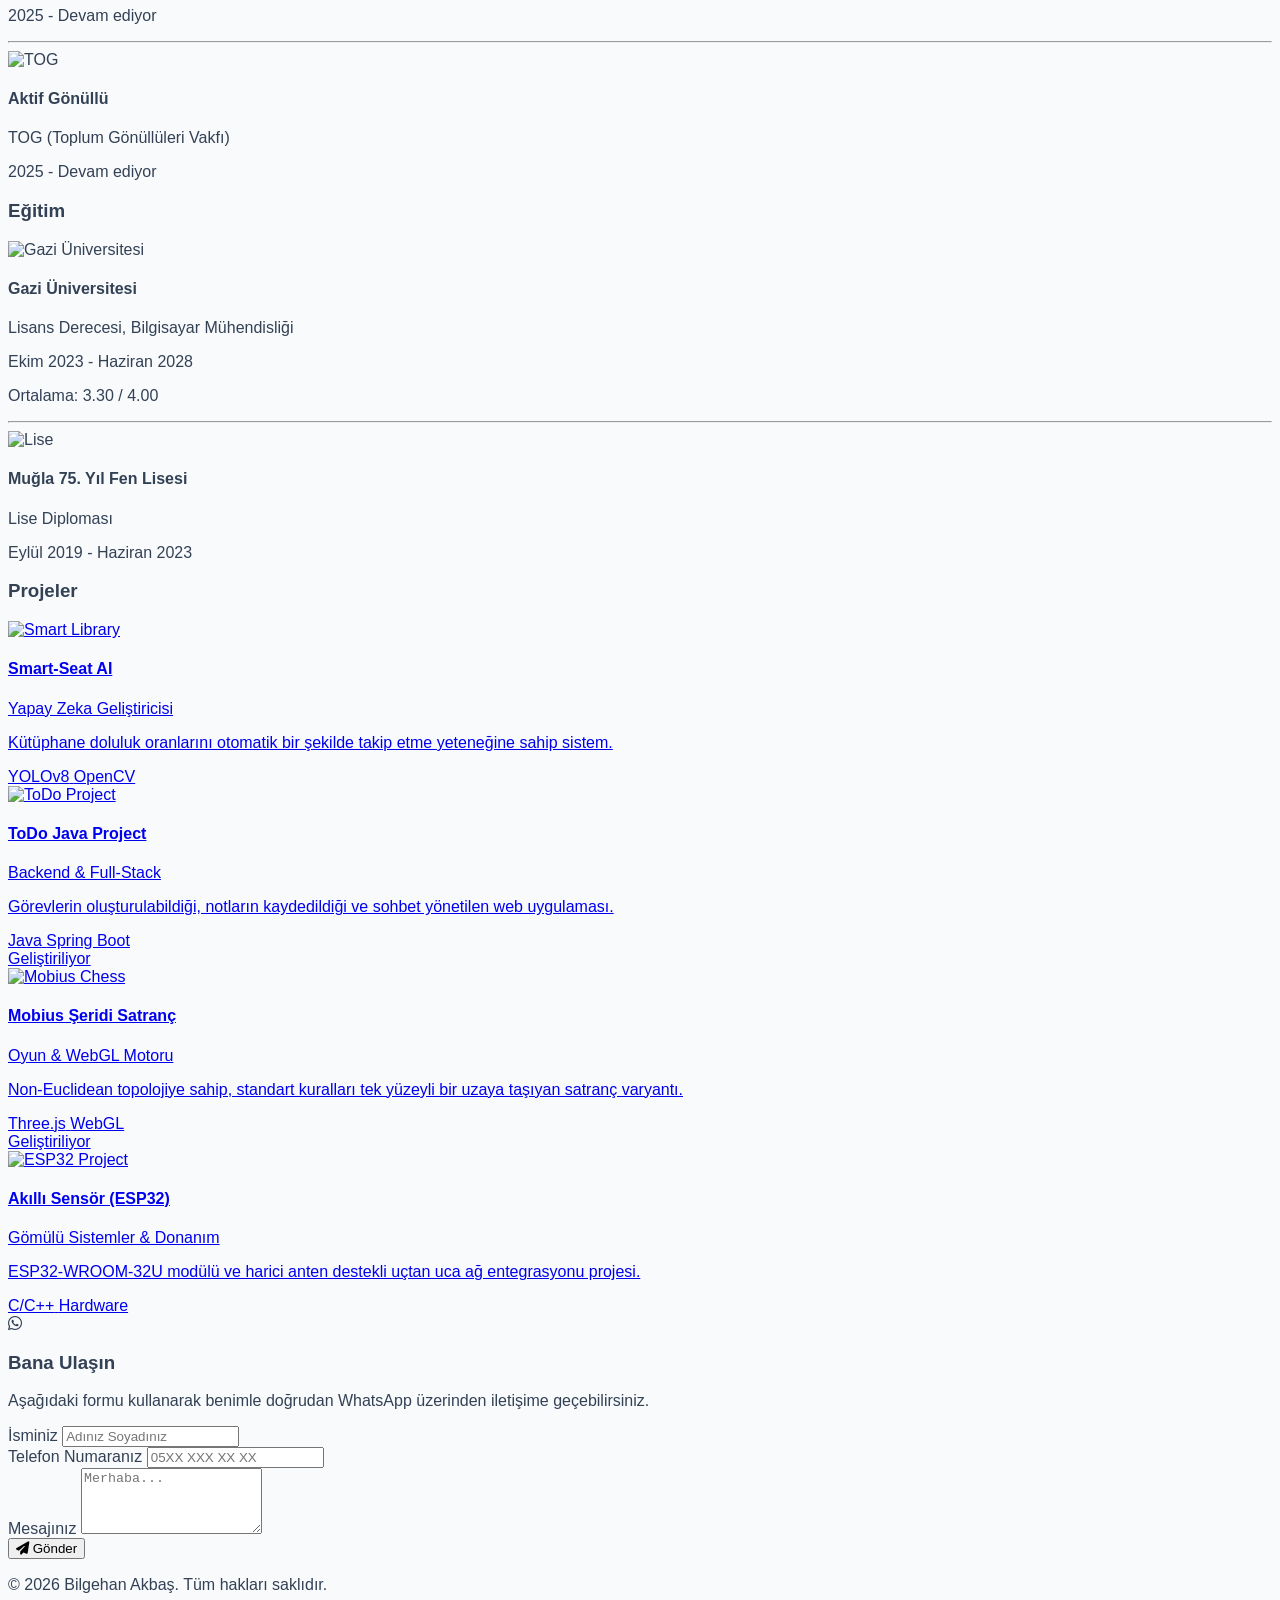
==== commit ef4066e2: "update" ====
--- a/index.html
+++ b/index.html
@@ -41,8 +41,8 @@
 <body class="antialiased selection:bg-blue-500 selection:text-white relative">
  
     <!-- Chatbot Aç/Kapat (Minimize) Butonu - panel küçültüldüğünde görünür -->
-    <button id="chatMinimizedBar" class="hidden fixed bottom-4 right-4 sm:bottom-6 sm:right-6 z-50 bg-blue-600 text-white shadow-xl rounded-full pl-2.5 pr-4 py-2.5 sm:pl-3 sm:pr-5 sm:py-3 items-center gap-2 hover:bg-blue-700">
-        <div class="w-8 h-8 sm:w-10 sm:h-10 rounded-full bg-white/20 flex items-center justify-center overflow-hidden shrink-0">
+    <button id="chatMinimizedBar" class="hidden fixed bottom-4 right-4 sm:bottom-6 sm:right-6 z-50 bg-white text-slate-900 shadow-xl rounded-full pl-2 pr-4 py-2 sm:pl-2.5 sm:pr-5 sm:py-2.5 items-center gap-2.5 border border-slate-200 hover:shadow-2xl transition-shadow animate-bounce">
+        <div class="w-10 h-10 sm:w-12 sm:h-12 rounded-full bg-blue-100 flex items-center justify-center overflow-hidden shrink-0">
             <svg viewBox="0 0 100 100" class="w-full h-full" xmlns="http://www.w3.org/2000/svg">
                 <circle cx="50" cy="50" r="50" fill="#BFF0DD"/>
                 <path d="M0 100 C0 78 20 62 50 62 C80 62 100 78 100 100 Z" fill="#2563EB"/>
@@ -51,8 +51,13 @@
                 <path d="M50 60 C46 60 42 59 39 57 L39 62 C39 66 44 69 50 69 C56 69 61 66 61 62 L61 57 C58 59 54 60 50 60 Z" fill="#E3AD82"/>
             </svg>
         </div>
-        <span class="text-xs sm:text-sm font-semibold whitespace-nowrap">Bilgehan</span>
-        <span class="w-2 h-2 bg-green-400 rounded-full shrink-0"></span>
+        <div class="flex flex-col items-start leading-tight text-left">
+            <span class="flex items-center gap-1.5 text-xs sm:text-sm font-bold whitespace-nowrap">
+                Bilgehan
+                <span class="w-2 h-2 bg-green-400 rounded-full shrink-0"></span>
+            </span>
+            <span class="text-[11px] sm:text-xs text-slate-500 whitespace-nowrap">Bana mesaj at</span>
+        </div>
     </button>
  
         <!-- Chatbot Penceresi (varsayılan olarak açık, tıklamaya gerek yok) -->
@@ -888,12 +893,10 @@
         // Sayfa yüklenince panel açık başlasın (mesajlar hazırlansın)
         startConversation();
 
-        // Mobilde (768px altı) ekranı kaplamasın diye panel küçültülmüş başlasın
-        if (window.matchMedia('(max-width: 767px)').matches) {
-            chatWindow.classList.add('hidden-panel');
-            chatMinimizedBar.classList.remove('hidden');
-            chatMinimizedBar.classList.add('flex');
-        }
+        // Panel, sayfa içeriğinin üstüne binmesin diye her ekranda küçültülmüş başlasın
+        chatWindow.classList.add('hidden-panel');
+        chatMinimizedBar.classList.remove('hidden');
+        chatMinimizedBar.classList.add('flex');
     </script>
  
     <!-- Cloudflare Web Analytics (çerezsiz, ücretsiz ziyaretçi istatistiği) -->
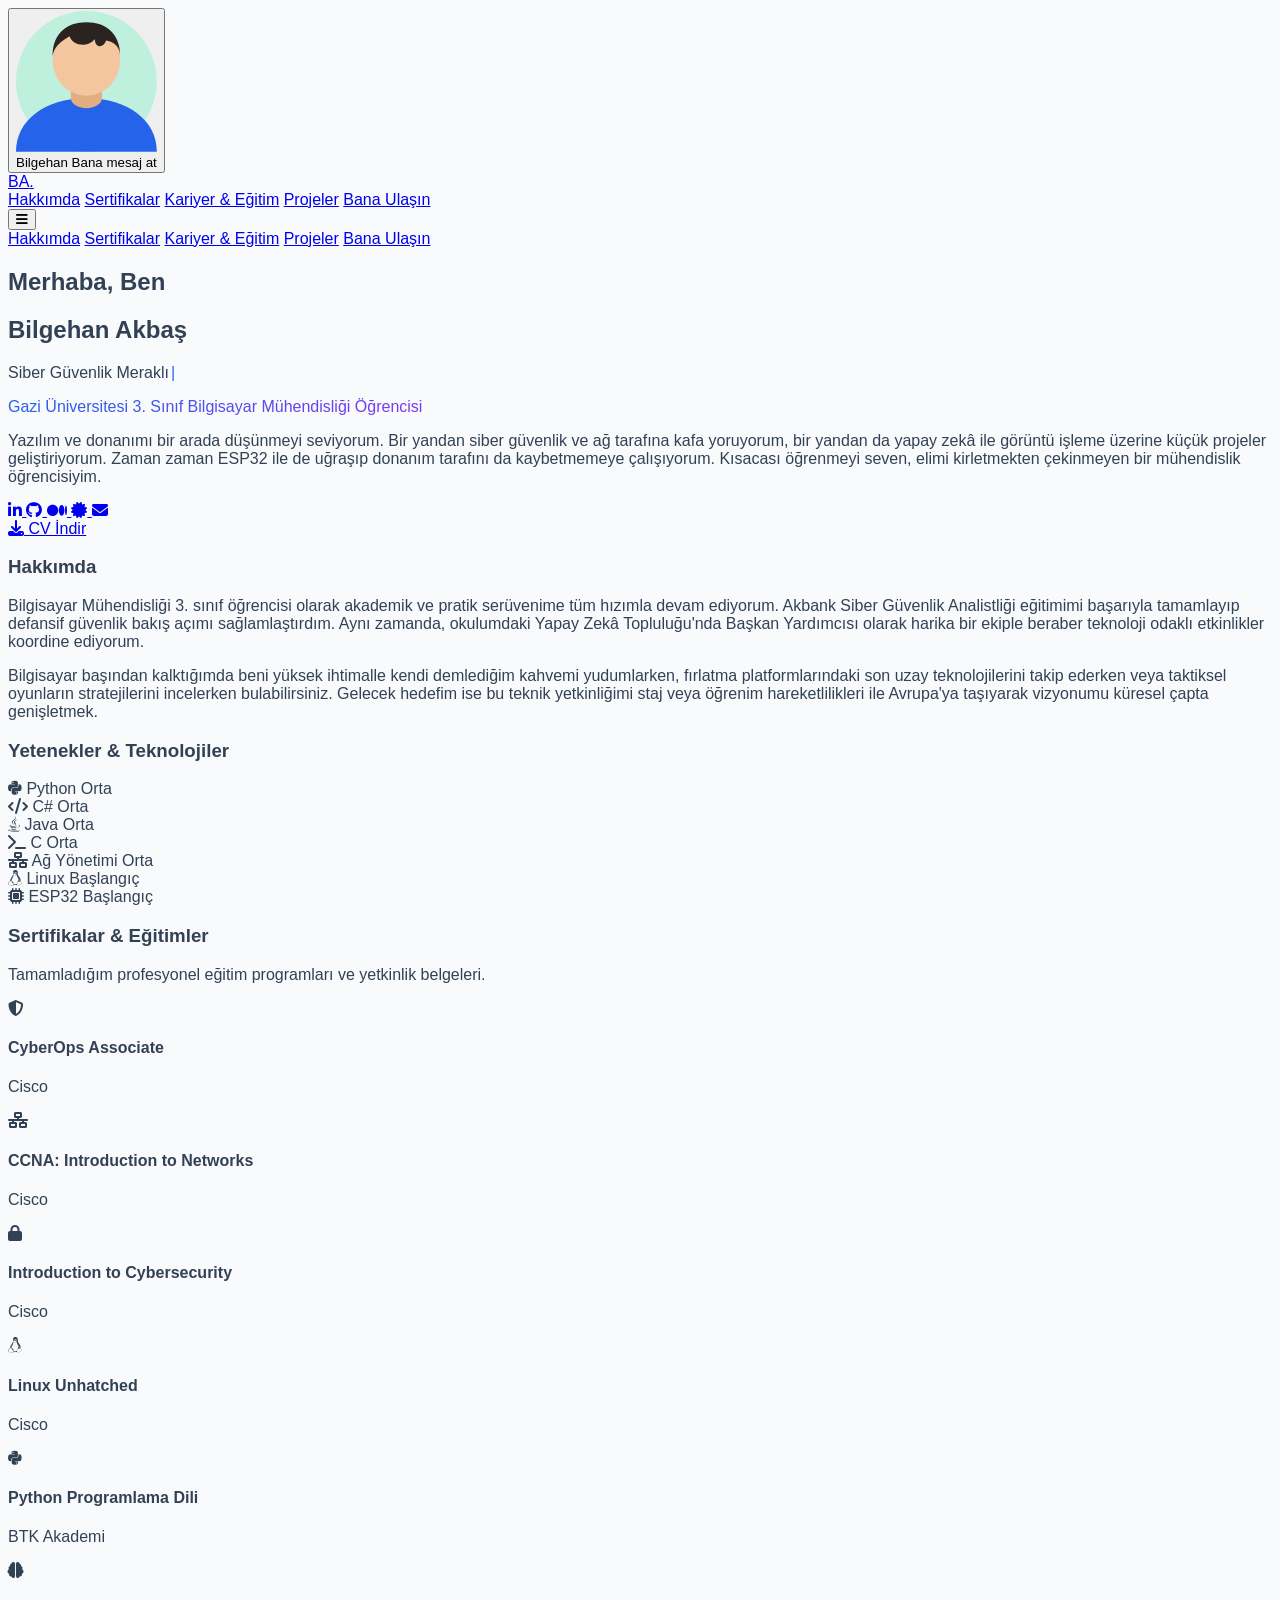
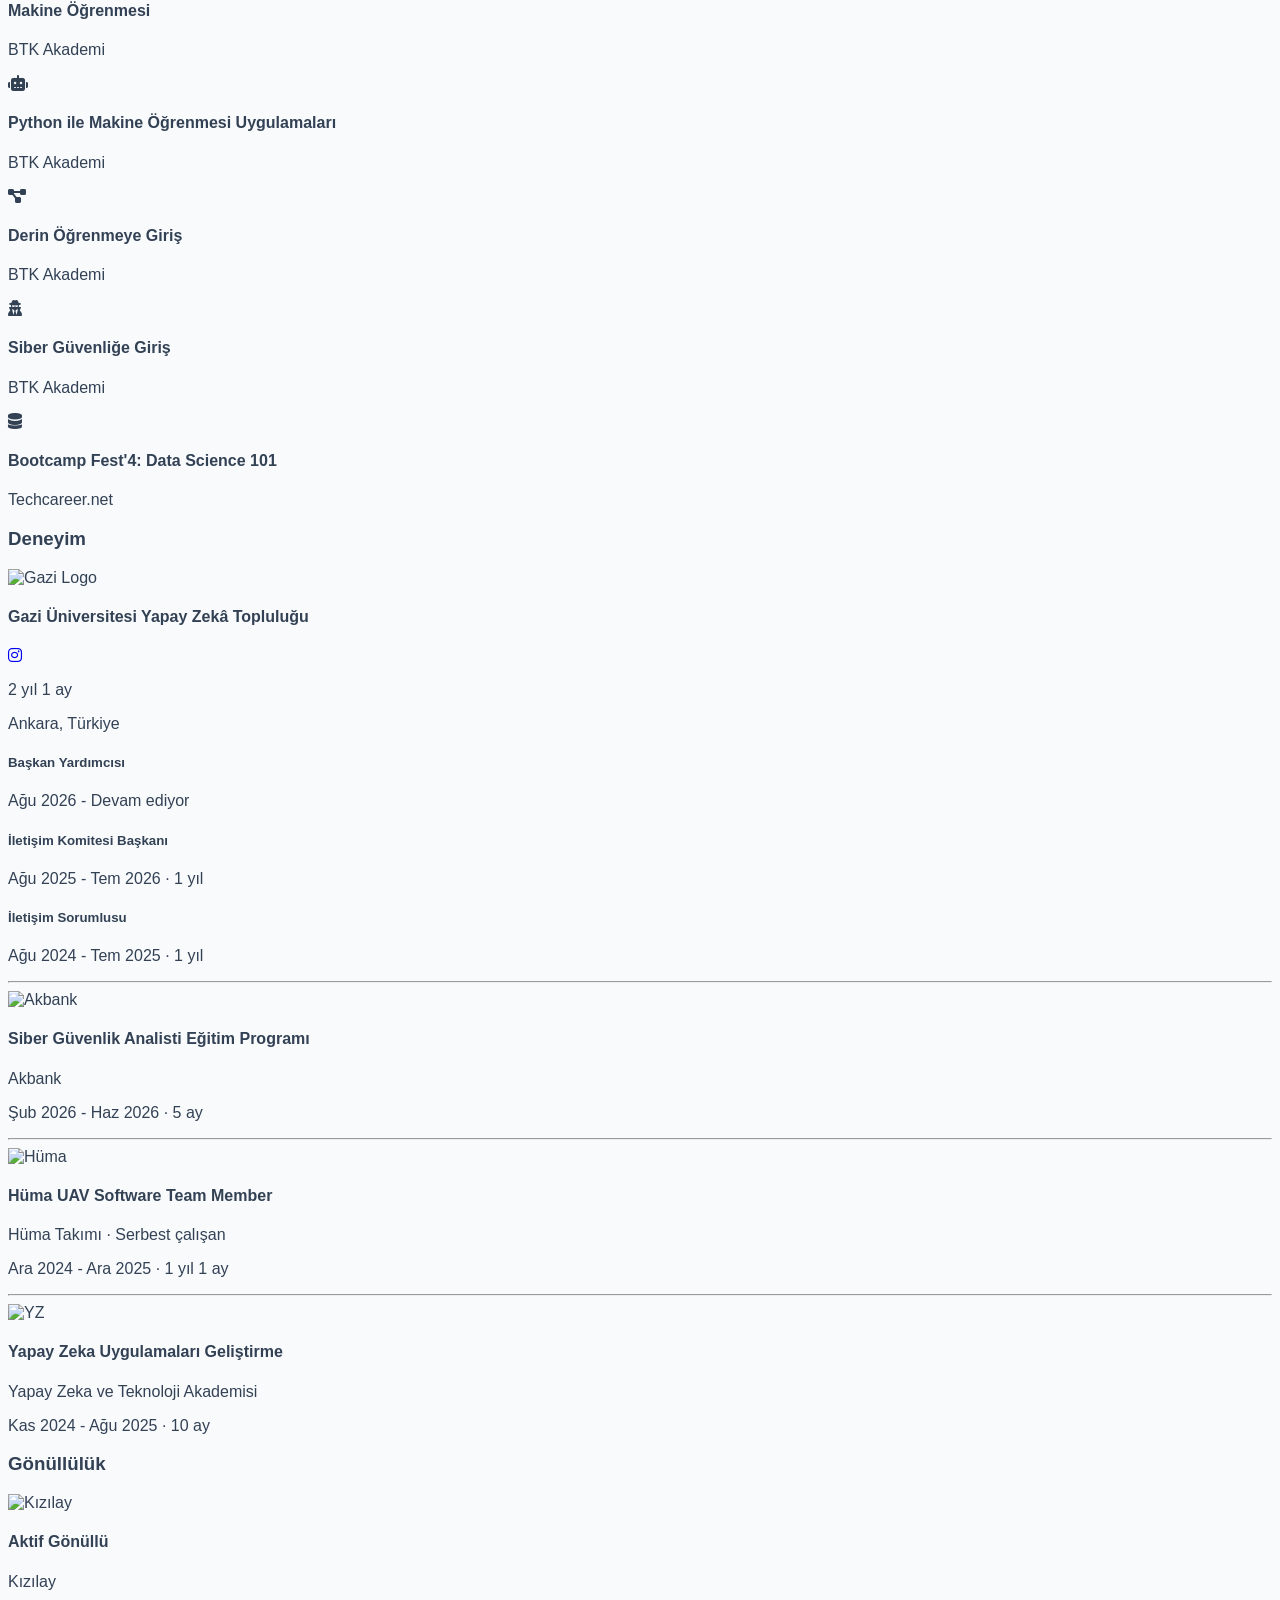
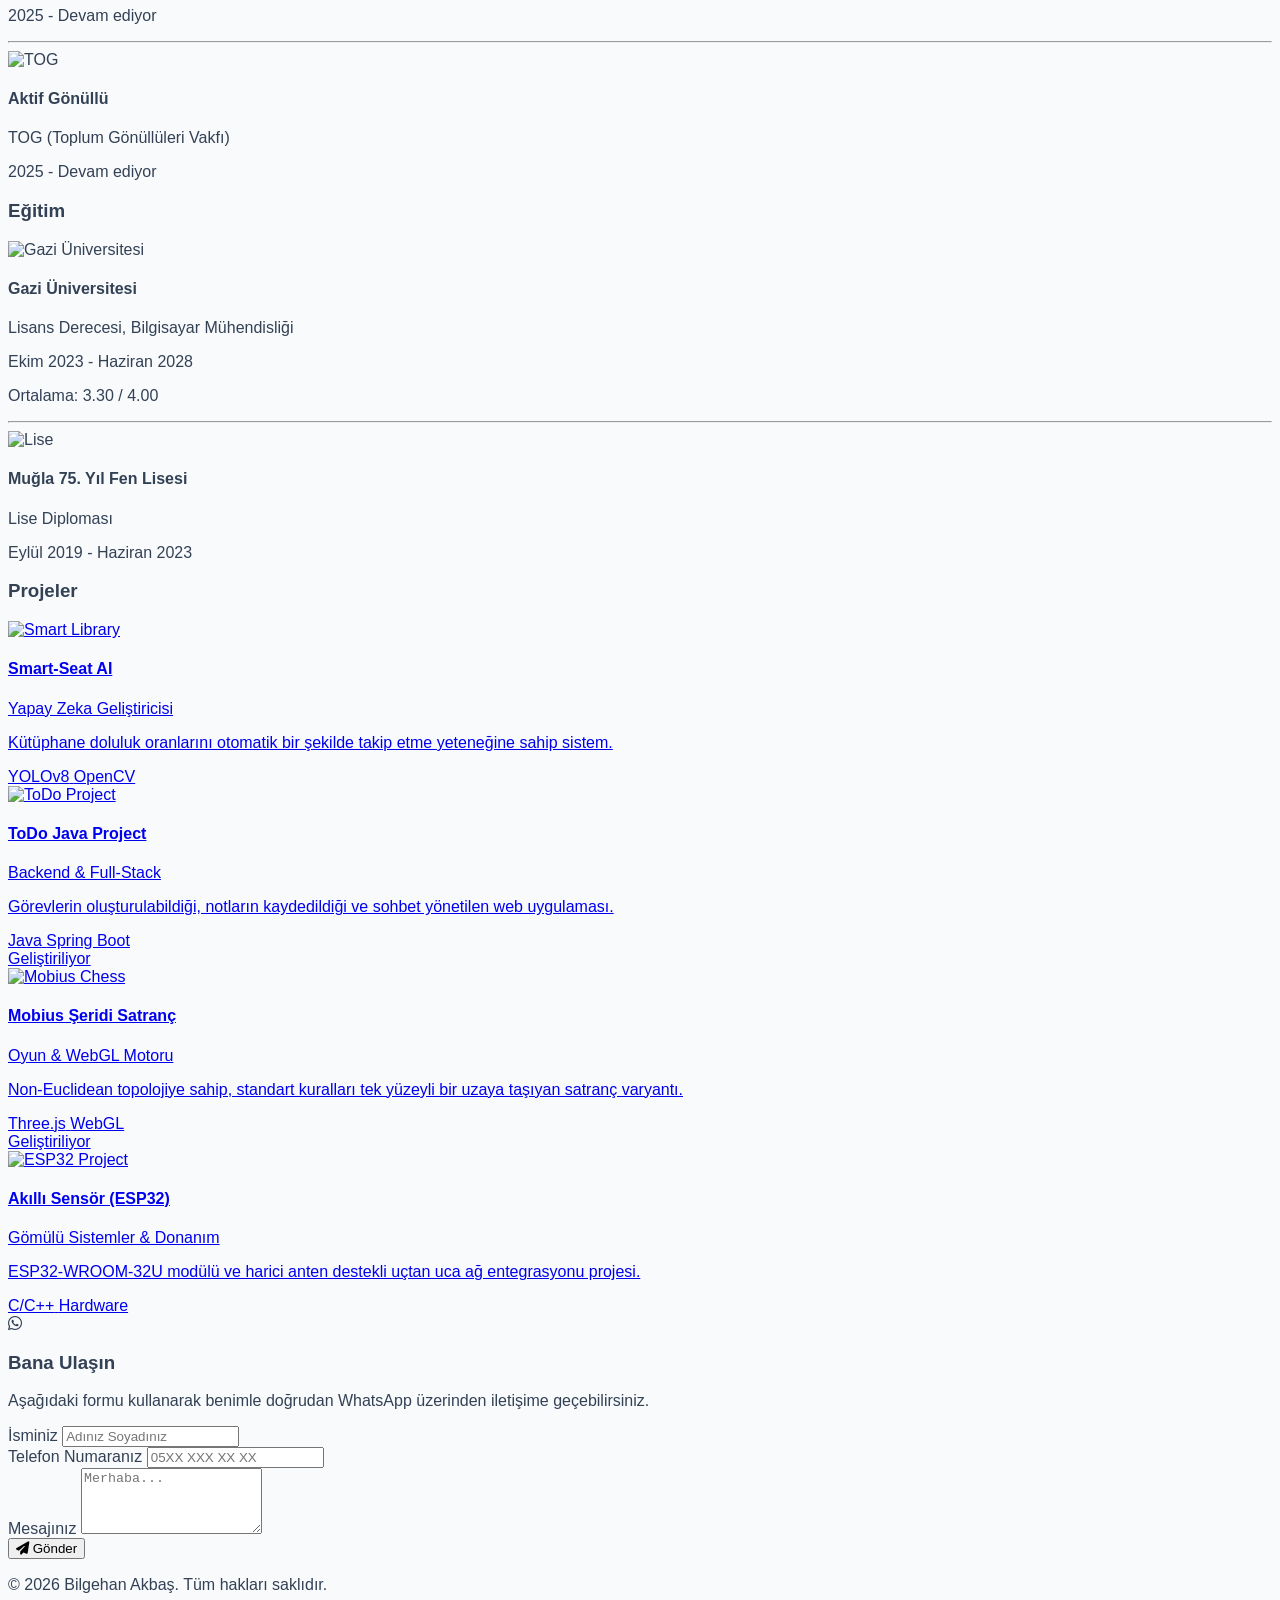
==== commit bd629305: "Update index.html" ====
--- a/index.html
+++ b/index.html
@@ -36,12 +36,14 @@
         @keyframes typingBounce { 0%, 60%, 100% { transform: translateY(0); opacity: 0.5; } 30% { transform: translateY(-4px); opacity: 1; } }
         .chat-scroll::-webkit-scrollbar { width: 5px; }
         .chat-scroll::-webkit-scrollbar-thumb { background: #cbd5e1; border-radius: 10px; }
+        @keyframes gentleBounce { 0%, 100% { transform: translateY(0); } 50% { transform: translateY(-4px); } }
+        .gentle-bounce { animation: gentleBounce 2.6s ease-in-out infinite; }
     </style>
 </head>
 <body class="antialiased selection:bg-blue-500 selection:text-white relative">
  
     <!-- Chatbot Aç/Kapat (Minimize) Butonu - panel küçültüldüğünde görünür -->
-    <button id="chatMinimizedBar" class="hidden fixed bottom-4 right-4 sm:bottom-6 sm:right-6 z-50 bg-white text-slate-900 shadow-xl rounded-full pl-2 pr-4 py-2 sm:pl-2.5 sm:pr-5 sm:py-2.5 items-center gap-2.5 border border-slate-200 hover:shadow-2xl transition-shadow animate-bounce">
+    <button id="chatMinimizedBar" class="hidden fixed bottom-4 right-4 sm:bottom-6 sm:right-6 z-50 bg-white text-slate-900 shadow-xl rounded-full pl-2 pr-4 py-2 sm:pl-2.5 sm:pr-5 sm:py-2.5 items-center gap-2.5 border border-slate-200 hover:shadow-2xl transition-shadow gentle-bounce">
         <div class="w-10 h-10 sm:w-12 sm:h-12 rounded-full bg-blue-100 flex items-center justify-center overflow-hidden shrink-0">
             <svg viewBox="0 0 100 100" class="w-full h-full" xmlns="http://www.w3.org/2000/svg">
                 <circle cx="50" cy="50" r="50" fill="#BFF0DD"/>
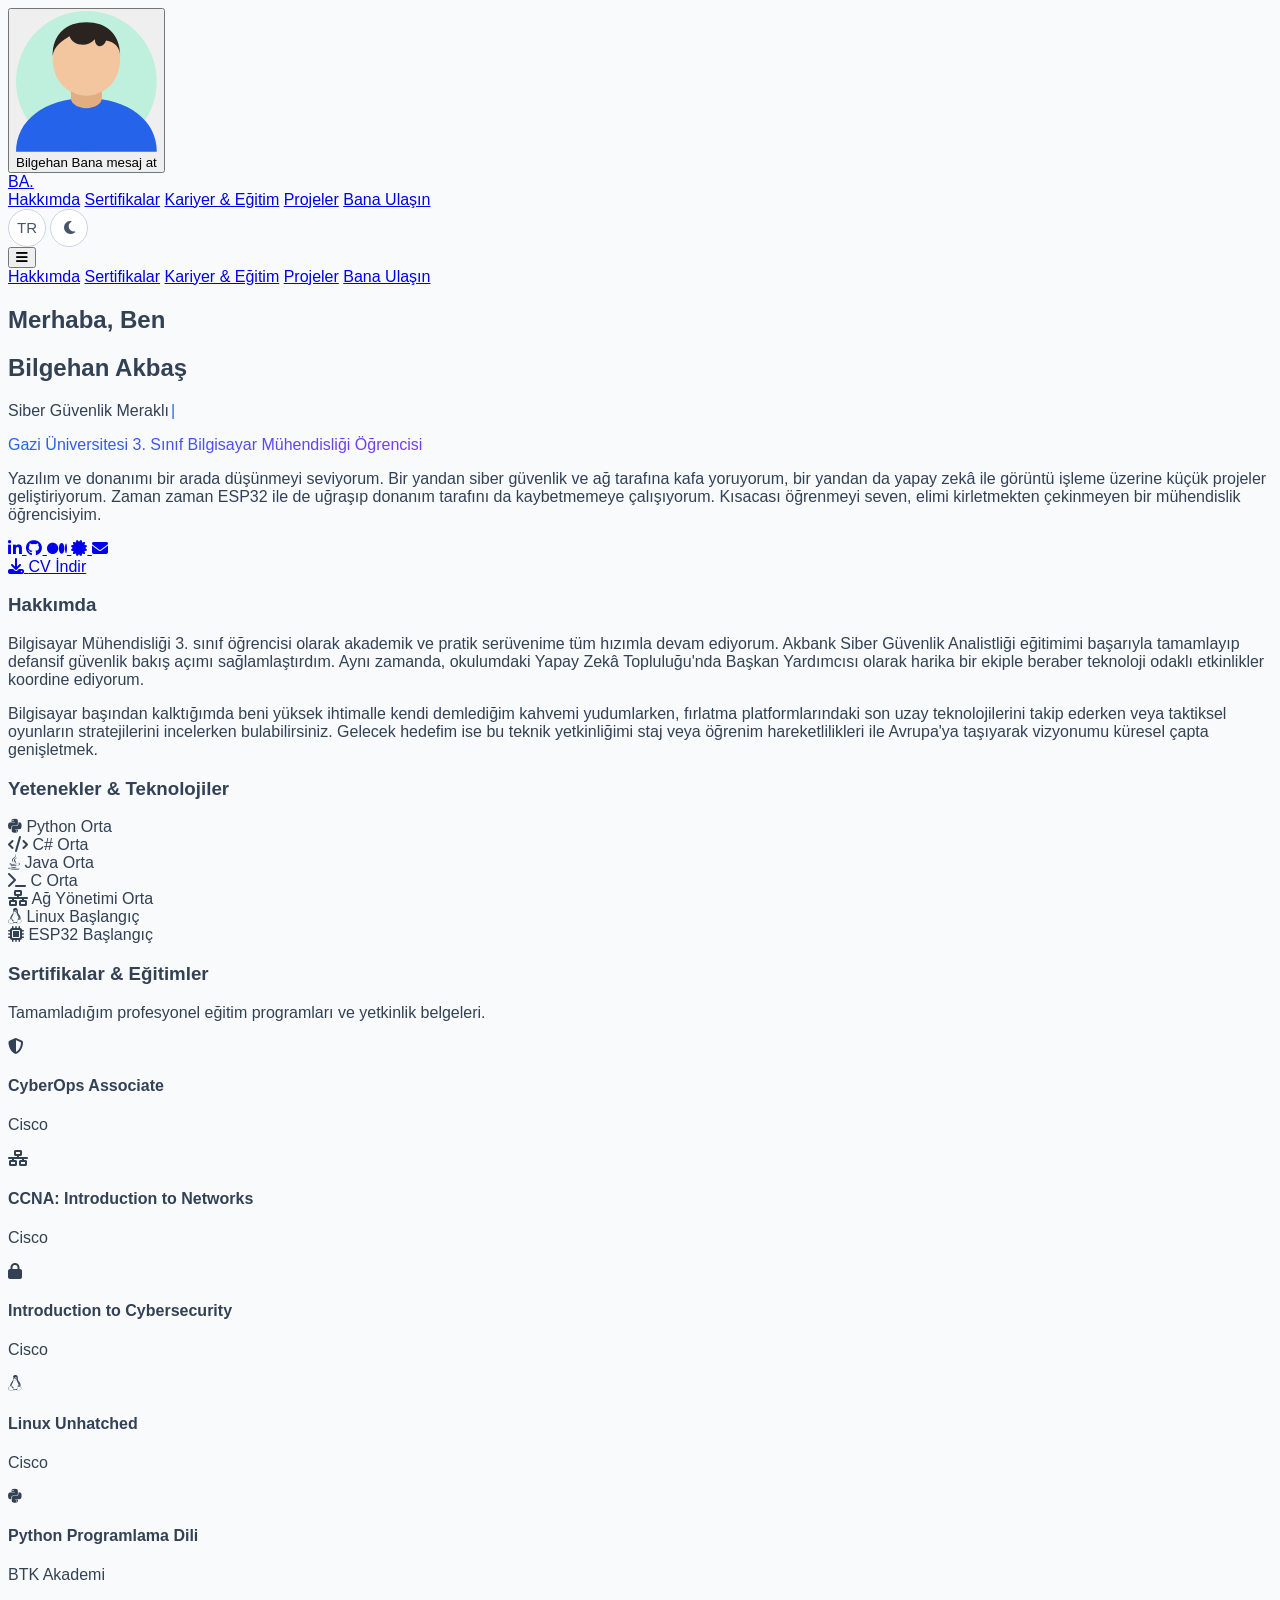
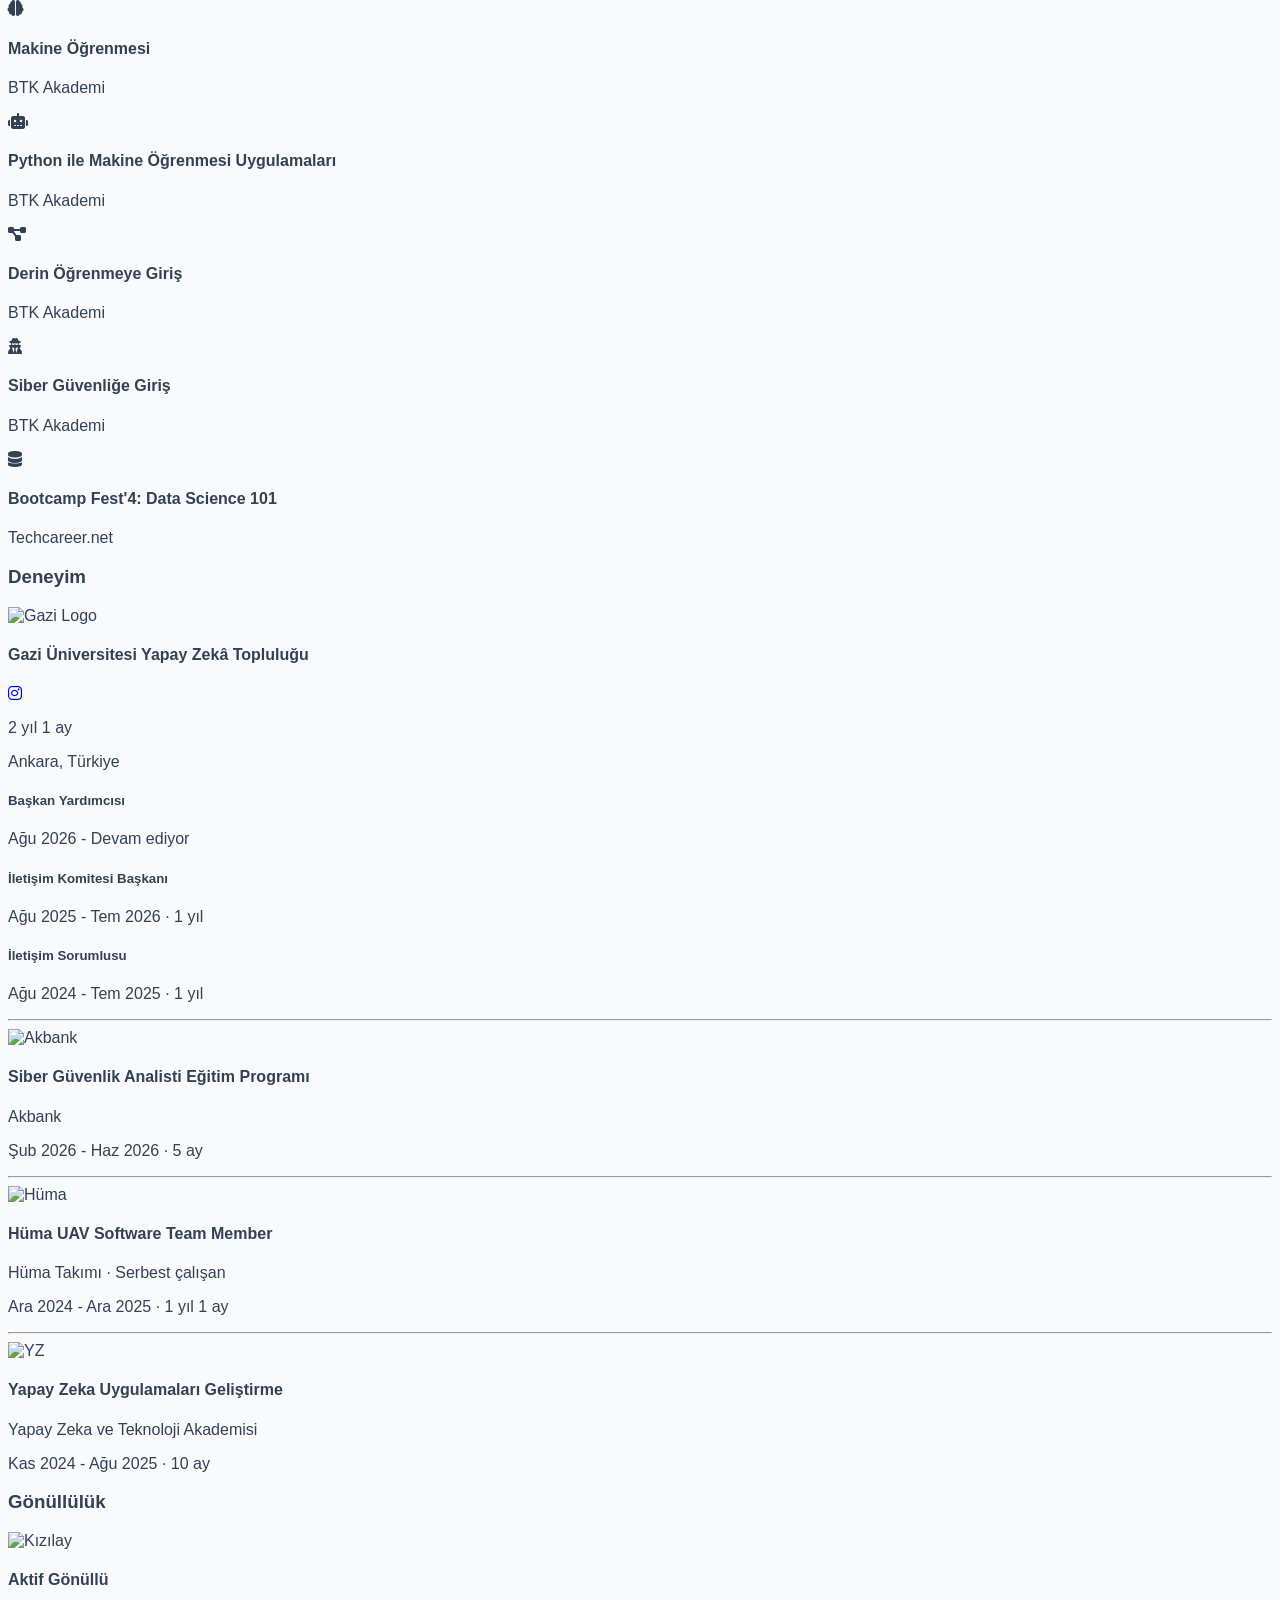
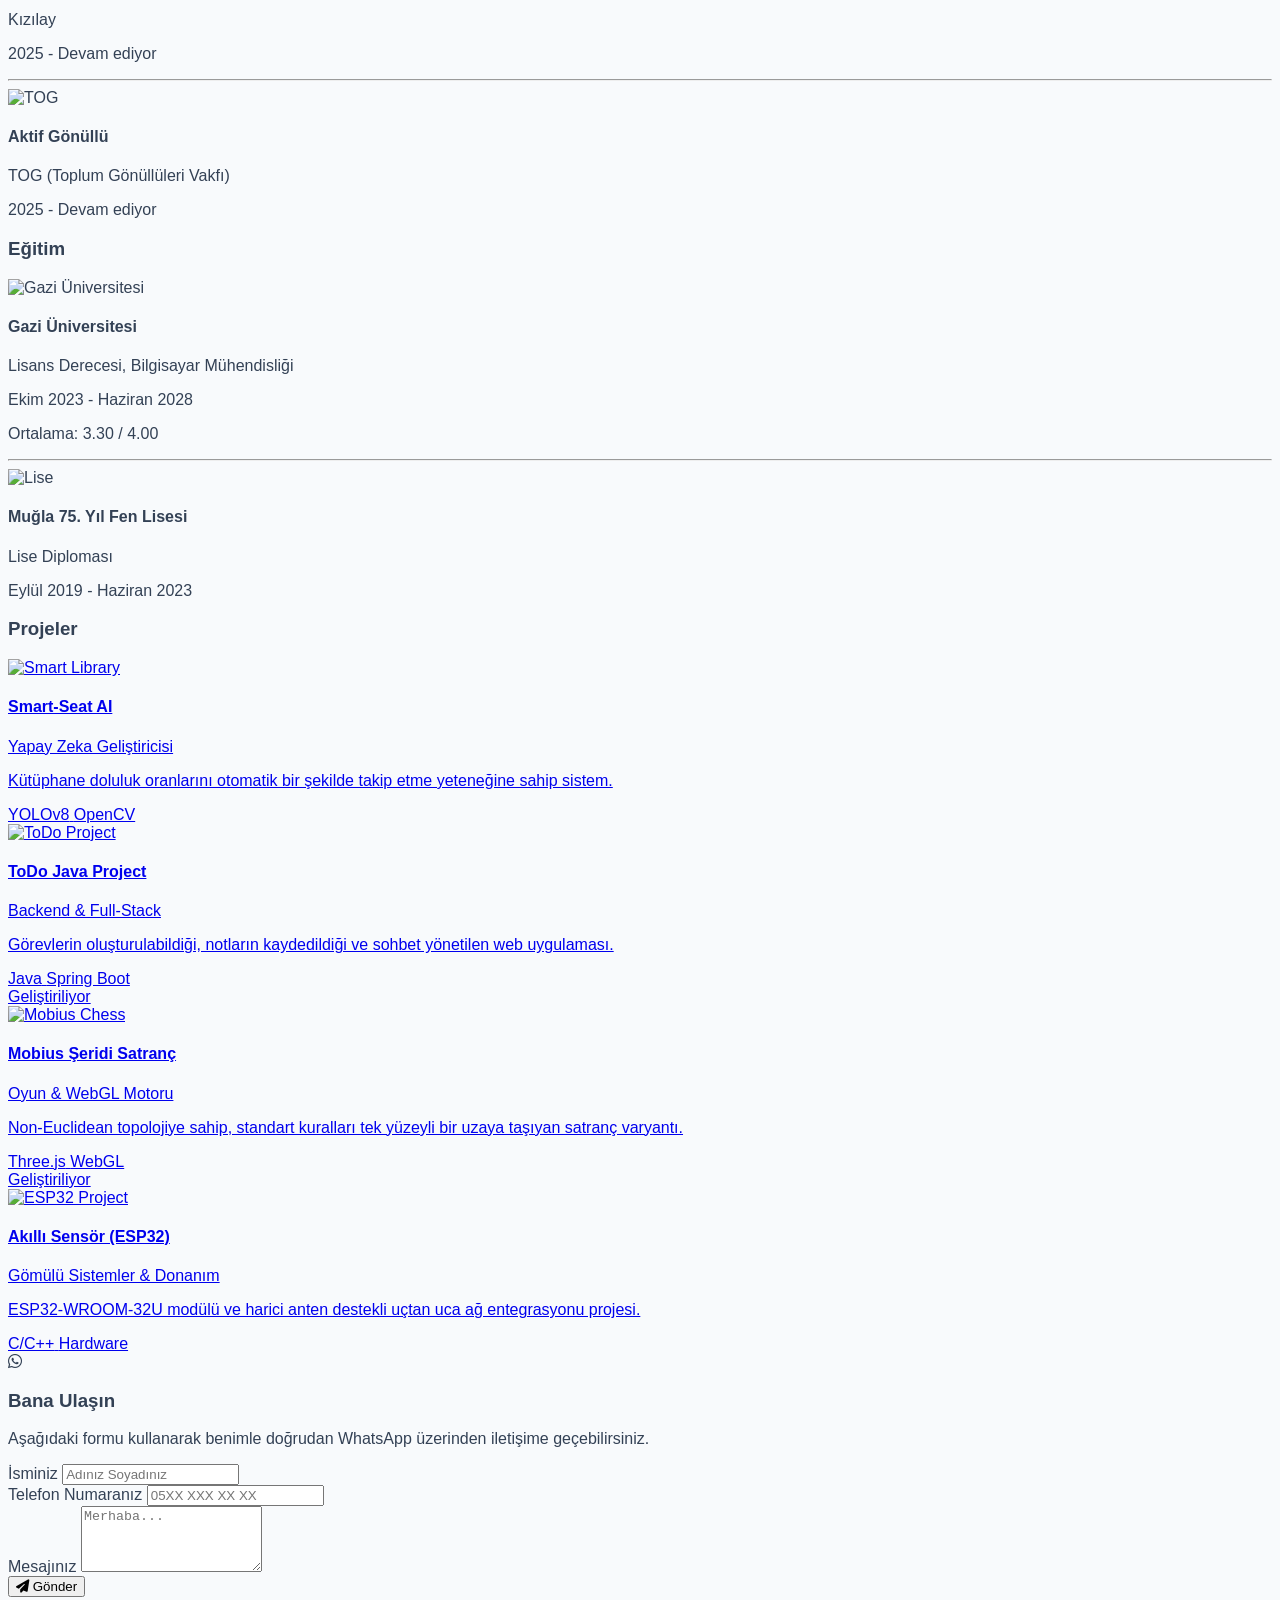
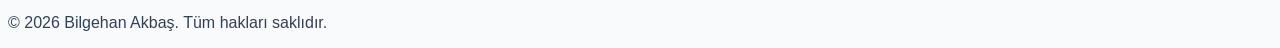
==== commit 1dab678e: "Update index.html" ====
--- a/index.html
+++ b/index.html
@@ -4,10 +4,18 @@
     <meta charset="UTF-8">
     <meta name="viewport" content="width=device-width, initial-scale=1.0">
     <title>Bilgehan Akbaş - Portfolyo</title>
- 
+
     <!-- Favicon (BA logolu, dosya gerektirmeyen SVG ikon) -->
     <link rel="icon" type="image/svg+xml" href="data:image/svg+xml,%3Csvg xmlns='http://www.w3.org/2000/svg' viewBox='0 0 100 100'%3E%3Crect width='100' height='100' rx='20' fill='%232563eb'/%3E%3Ctext x='50' y='68' font-size='52' font-family='Arial, sans-serif' font-weight='900' fill='white' text-anchor='middle'%3EBA%3C/text%3E%3C/svg%3E">
- 
+
+    <!-- Temel SEO Etiketleri -->
+    <meta name="description" content="Gazi Üniversitesi Bilgisayar Mühendisliği öğrencisi Bilgehan Akbaş'ın kişisel portfolyosu. Siber güvenlik, yapay zeka ve gömülü sistemler üzerine projeler.">
+    <!-- ÖNEMLİ: Aşağıdaki href'i sitenizin gerçek yayın adresiyle değiştirin -->
+    <link rel="canonical" href="https://SITENIZIN-GERCEK-ADRESI.com/">
+
+    <!-- Temel Content-Security-Policy: script/style kaynaklarını bilinen CDN'lerle sınırlar -->
+    <meta http-equiv="Content-Security-Policy" content="default-src 'self'; script-src 'self' 'unsafe-inline' https://cdn.tailwindcss.com https://unpkg.com https://static.cloudflareinsights.com; style-src 'self' 'unsafe-inline' https://cdnjs.cloudflare.com https://unpkg.com; font-src 'self' https://cdnjs.cloudflare.com data:; img-src 'self' https: data:; connect-src 'self' https://kisiselai.bilgehanakbas0.workers.dev https://wp.bilgehanakbas0.workers.dev https://static.cloudflareinsights.com; frame-ancestors 'self'; base-uri 'self'; form-action 'self'">
+
     <!-- Open Graph / Sosyal Medya Link Önizleme Etiketleri -->
     <meta property="og:title" content="Bilgehan Akbaş - Portfolyo">
     <meta property="og:description" content="Gazi Üniversitesi Bilgisayar Mühendisliği öğrencisi. Siber güvenlik, yapay zeka ve gömülü sistemler üzerine projeler.">
@@ -17,7 +25,7 @@
     <meta name="twitter:title" content="Bilgehan Akbaş - Portfolyo">
     <meta name="twitter:description" content="Gazi Üniversitesi Bilgisayar Mühendisliği öğrencisi. Siber güvenlik, yapay zeka ve gömülü sistemler üzerine projeler.">
     <meta name="twitter:image" content="https://ui-avatars.com/api/?name=Bilgehan+Akbas&size=512&background=2563eb&color=fff&bold=true&format=png">
- 
+
     <script src="https://cdn.tailwindcss.com"></script>
     <link rel="stylesheet" href="https://cdnjs.cloudflare.com/ajax/libs/font-awesome/6.4.0/css/all.min.css">
     <link href="https://unpkg.com/aos@2.3.1/dist/aos.css" rel="stylesheet">
@@ -36,15 +44,81 @@
         @keyframes typingBounce { 0%, 60%, 100% { transform: translateY(0); opacity: 0.5; } 30% { transform: translateY(-4px); opacity: 1; } }
         .chat-scroll::-webkit-scrollbar { width: 5px; }
         .chat-scroll::-webkit-scrollbar-thumb { background: #cbd5e1; border-radius: 10px; }
-        @keyframes gentleBounce { 0%, 100% { transform: translateY(0); } 50% { transform: translateY(-4px); } }
-        .gentle-bounce { animation: gentleBounce 2.6s ease-in-out infinite; }
+
+        /* Chatbot butonu küçük yukarı-aşağı zıplama animasyonu */
+        .chat-bounce { animation: chatBounce 2.2s ease-in-out infinite; }
+        .chat-bounce:hover { animation-play-state: paused; }
+        @keyframes chatBounce { 0%, 100% { transform: translateY(0); } 50% { transform: translateY(-6px); } }
+
+        /* Dil & Tema toggle */
+        .toggle-btn { display: inline-flex; align-items: center; justify-content: center; width: 38px; height: 38px; border-radius: 50%; border: 1.5px solid #cbd5e1; background: #fff; color: #475569; cursor: pointer; transition: all 0.25s ease; font-size: 15px; }
+        .toggle-btn:hover { border-color: #2563eb; color: #2563eb; background: #eff6ff; }
+        .toggle-btn:active { transform: scale(0.93); }
+
+        /* Dark mode */
+        body.dark { background-color: #0f172a; color: #cbd5e1; }
+        body.dark nav { background-color: rgba(15, 23, 42, 0.85) !important; border-color: #1e293b !important; }
+        body.dark .bg-white { background-color: #1e293b !important; }
+        body.dark .bg-slate-50 { background-color: #0f172a !important; }
+        body.dark .text-slate-900 { color: #f1f5f9 !important; }
+        body.dark .text-slate-800 { color: #e2e8f0 !important; }
+        body.dark .text-slate-700 { color: #cbd5e1 !important; }
+        body.dark .text-slate-600 { color: #94a3b8 !important; }
+        body.dark .text-slate-500 { color: #64748b !important; }
+        body.dark .border-slate-200 { border-color: #334155 !important; }
+        body.dark .border-slate-300 { border-color: #334155 !important; }
+        body.dark .bg-slate-100 { background-color: #1e293b !important; }
+        body.dark .bg-slate-200 { background-color: #334155 !important; }
+        body.dark .bg-blue-50 { background-color: #1e3a5f !important; }
+        body.dark .border-blue-100 { border-color: #1e40af !important; }
+        body.dark .bg-green-50 { background-color: #14532d !important; }
+        body.dark .border-green-100 { border-color: #15803d !important; }
+        body.dark .bg-blue-100 { background-color: #1e3a5f !important; }
+        body.dark .bg-purple-100 { background-color: #1e1040 !important; }
+        body.dark .bg-indigo-50\/30 { background-color: rgba(30, 20, 80, 0.3) !important; }
+        body.dark .hover\:shadow-md:hover { box-shadow: 0 4px 12px rgba(0,0,0,0.5) !important; }
+        body.dark .toggle-btn { background: #1e293b; border-color: #475569; color: #cbd5e1; }
+        body.dark .toggle-btn:hover { border-color: #3b82f6; color: #3b82f6; background: #1e3a5f; }
+        body.dark footer { background-color: #0f172a !important; border-color: #1e293b !important; }
+        body.dark hr { border-color: #334155 !important; }
+        body.dark .chat-scroll::-webkit-scrollbar-thumb { background: #475569; }
+        body.dark #chatMessages { background-color: #1e293b !important; }
+        body.dark #chatQuickReplies { background-color: #1e293b !important; }
+        body.dark #chatQuickReplies button { background-color: #0f172a; border-color: #334155; color: #cbd5e1; }
+        body.dark #chatQuickReplies button:hover { background-color: #1e3a5f; border-color: #3b82f6; }
+        body.dark #chatWindow { border-color: #334155; }
+        body.dark #chatWindow > div:last-child { background-color: #1e293b; border-color: #334155; }
+        body.dark #chatInput { background-color: #0f172a; border-color: #334155; color: #e2e8f0; }
+        body.dark #chatInput::placeholder { color: #64748b; }
+        body.dark .bg-blue-50\/50 { background-color: rgba(15, 30, 60, 0.5) !important; }
+        body.dark .bg-purple-100\/40 { background-color: rgba(30, 16, 64, 0.4) !important; }
+        body.dark .bg-green-50\/50 { background-color: rgba(20, 40, 20, 0.5) !important; }
+        body.dark .bg-white\/60 { background-color: rgba(30, 41, 59, 0.6) !important; }
+        body.dark .bg-white\/90 { background-color: rgba(30, 41, 59, 0.9) !important; }
+        body.dark .bg-white\/80 { background-color: rgba(15, 23, 42, 0.85) !important; }
+        body.dark #contactForm input { background-color: #0f172a; border-color: #334155; color: #e2e8f0; }
+        body.dark #contactForm textarea { background-color: #0f172a; border-color: #334155; color: #e2e8f0; }
+        body.dark #contactForm input::placeholder { color: #64748b; }
+        body.dark #contactForm textarea::placeholder { color: #64748b; }
+        body.dark #contactForm label { color: #cbd5e1; }
+        body.dark #mobileMenu { background-color: #1e293b; border-color: #334155; }
+        body.dark #mobileMenu a { color: #cbd5e1; }
+        body.dark #mobileMenu a:last-child { background-color: #2563eb; color: #fff; }
+        body.dark a.text-slate-600:hover { color: #60a5fa !important; }
+        body.dark a.text-slate-700:hover { color: #60a5fa !important; }
+        body.dark #mobileMenuBtn { color: #cbd5e1; }
+        body.dark .selection\:bg-blue-500::selection { background-color: #3b82f6; color: #fff; }
     </style>
 </head>
 <body class="antialiased selection:bg-blue-500 selection:text-white relative">
- 
-    <!-- Chatbot Aç/Kapat (Minimize) Butonu - panel küçültüldüğünde görünür -->
-    <button id="chatMinimizedBar" class="hidden fixed bottom-4 right-4 sm:bottom-6 sm:right-6 z-50 bg-white text-slate-900 shadow-xl rounded-full pl-2 pr-4 py-2 sm:pl-2.5 sm:pr-5 sm:py-2.5 items-center gap-2.5 border border-slate-200 hover:shadow-2xl transition-shadow gentle-bounce">
-        <div class="w-10 h-10 sm:w-12 sm:h-12 rounded-full bg-blue-100 flex items-center justify-center overflow-hidden shrink-0">
+    <!-- Tema flaşını engelle -->
+    <script>
+    (function(){var t=localStorage.getItem('theme');if(t==='dark'){document.body.classList.add('dark');}})();
+    </script>
+
+    <!-- Chatbot Aç/Kapat (Minimize) Butonu - sayfa açıldığında görünür, tıklanınca sohbet açılır -->
+    <button id="chatMinimizedBar" class="flex fixed bottom-6 right-6 z-50 bg-blue-600 text-white shadow-xl rounded-full pl-3 pr-5 py-2.5 items-center gap-2.5 hover:bg-blue-700 chat-bounce">
+        <div class="w-10 h-10 rounded-full bg-white/20 flex items-center justify-center overflow-hidden shrink-0">
             <svg viewBox="0 0 100 100" class="w-full h-full" xmlns="http://www.w3.org/2000/svg">
                 <circle cx="50" cy="50" r="50" fill="#BFF0DD"/>
                 <path d="M0 100 C0 78 20 62 50 62 C80 62 100 78 100 100 Z" fill="#2563EB"/>
@@ -54,19 +128,16 @@
             </svg>
         </div>
         <div class="flex flex-col items-start leading-tight text-left">
-            <span class="flex items-center gap-1.5 text-xs sm:text-sm font-bold whitespace-nowrap">
-                Bilgehan
-                <span class="w-2 h-2 bg-green-400 rounded-full shrink-0"></span>
-            </span>
-            <span class="text-[11px] sm:text-xs text-slate-500 whitespace-nowrap">Bana mesaj at</span>
+            <span class="text-sm font-semibold flex items-center gap-1.5">Bilgehan <span class="w-2 h-2 bg-green-400 rounded-full"></span></span>
+            <span class="text-xs text-blue-100">Bana mesaj at</span>
         </div>
     </button>
- 
-        <!-- Chatbot Penceresi (varsayılan olarak açık, tıklamaya gerek yok) -->
-    <div id="chatWindow" class="fixed z-50 bottom-4 right-4 sm:bottom-6 sm:right-6 w-[78vw] max-w-[280px] sm:max-w-[300px] bg-white rounded-2xl shadow-2xl border border-slate-200 flex flex-col overflow-hidden">
+
+    <!-- Chatbot Penceresi (varsayılan olarak kapalı, butona tıklayınca açılır) -->
+    <div id="chatWindow" class="hidden-panel fixed z-50 bottom-6 right-6 w-[85vw] max-w-[300px] bg-white rounded-2xl shadow-2xl border border-slate-200 flex flex-col overflow-hidden">
         <div class="bg-blue-600 text-white px-4 py-3 flex items-center justify-between shrink-0">
             <div class="flex items-center gap-2.5">
-                <div class="w-10 h-10 rounded-full bg-white/20 flex items-center justify-center overflow-hidden shrink-0">
+                <div class="w-10 h-10 rounded-full bg-white/20 flex items-center justify-center overflow-hidden">
                     <svg viewBox="0 0 100 100" class="w-full h-full" xmlns="http://www.w3.org/2000/svg">
                         <circle cx="50" cy="50" r="50" fill="#BFF0DD"/>
                         <path d="M0 100 C0 78 20 62 50 62 C80 62 100 78 100 100 Z" fill="#2563EB"/>
@@ -77,111 +148,104 @@
                 </div>
                 <div>
                     <p class="font-bold leading-tight text-sm">Bilgehan Akbaş</p>
-                    <p class="text-xs text-blue-100 flex items-center gap-1"><span class="w-1.5 h-1.5 bg-green-400 rounded-full inline-block"></span> çevrimiçi</p>
-                </div>
-            </div>
-            <button id="chatMinimize" class="text-white/80 hover:text-white text-sm"><i class="fas fa-chevron-down"></i></button>
-        </div>
-
-        <div id="chatMessages" class="chat-scroll flex-grow overflow-y-auto px-3 py-3 space-y-2.5 bg-slate-50 h-[45vh] sm:h-[300px] max-h-[280px] sm:max-h-[50vh]"></div>
+                    <p class="text-xs text-blue-100 flex items-center gap-1"><span class="w-1.5 h-1.5 bg-green-400 rounded-full inline-block"></span> <span data-lang="online">çevrimiçi</span></p>
+                </div>
+            </div>
+            <button id="chatMinimize" class="text-white/80 hover:text-white text-sm" aria-label="Sohbeti küçült"><i class="fas fa-chevron-down"></i></button>
+        </div>
+
+        <div id="chatMessages" class="chat-scroll flex-grow overflow-y-auto px-3 py-3 space-y-2.5 bg-slate-50 h-[300px] max-h-[50vh]" role="log" aria-live="polite" aria-label="Sohbet mesajları"></div>
 
         <div id="chatQuickReplies" class="px-3 pb-2 flex flex-wrap gap-1.5 shrink-0 bg-slate-50"></div>
 
         <div class="border-t border-slate-200 p-2.5 flex items-center gap-2 shrink-0 bg-white">
-            <input id="chatInput" type="text" placeholder="Bir soru sor..." class="flex-grow bg-slate-100 border border-slate-200 rounded-full px-3.5 py-2 text-sm focus:outline-none focus:ring-2 focus:ring-blue-500">
-            <button id="sendChatBtn" class="w-9 h-9 shrink-0 bg-blue-600 hover:bg-blue-700 text-white rounded-full flex items-center justify-center">
+            <input id="chatInput" type="text" data-lang-placeholder="soru_sor" class="flex-grow bg-slate-100 border border-slate-200 rounded-full px-3.5 py-2 text-sm focus:outline-none focus:ring-2 focus:ring-blue-500" placeholder="Bir soru sor...">
+            <button id="sendChatBtn" class="w-9 h-9 bg-blue-600 hover:bg-blue-700 text-white rounded-full flex items-center justify-center" aria-label="Mesajı gönder">
                 <i class="fas fa-paper-plane text-xs"></i>
             </button>
         </div>
     </div>
 
-    <script>
-        // Chat gönderimini buton tıklamasıyla tetikle (Form yenilemesini engeller)
-        document.getElementById('sendChatBtn').addEventListener('click', () => {
-            sendMessage(document.getElementById('chatInput').value);
-        });
-        document.getElementById('chatInput').addEventListener('keydown', (e) => {
-            if (e.key === 'Enter') {
-                e.preventDefault();
-                sendMessage(document.getElementById('chatInput').value);
-            }
-        });
-    </script>
- 
     <!-- Navigasyon Çubuğu -->
     <nav class="fixed w-full bg-white/80 backdrop-blur-md border-b border-slate-200 z-50 transition-all duration-300">
         <div class="max-w-7xl mx-auto px-4 py-4 flex justify-between items-center">
             <a href="index.html" class="text-2xl font-black text-slate-900 tracking-tighter">B<span class="text-blue-600">A</span>.</a>
- 
+
             <!-- Masaüstü menü -->
-            <div class="space-x-6 hidden md:block text-base font-medium">
-                <a href="#hakkimda" class="text-slate-600 hover:text-blue-600 transition">Hakkımda</a>
-                <a href="#sertifikalar" class="text-slate-600 hover:text-blue-600 transition">Sertifikalar</a>
-                <a href="#deneyim" class="text-slate-600 hover:text-blue-600 transition">Kariyer & Eğitim</a>
-                <a href="#projeler" class="text-slate-600 hover:text-blue-600 transition">Projeler</a>
-                <a href="#iletisim" class="bg-blue-600 text-white px-5 py-2.5 rounded-full hover:bg-blue-700 shadow-sm transition-all">Bana Ulaşın</a>
-            </div>
- 
+            <div class="hidden md:flex items-center space-x-6 text-base font-medium">
+                <a href="#hakkimda" class="text-slate-600 hover:text-blue-600 transition" data-lang="nav_about">Hakkımda</a>
+                <a href="#sertifikalar" class="text-slate-600 hover:text-blue-600 transition" data-lang="nav_certs">Sertifikalar</a>
+                <a href="#deneyim" class="text-slate-600 hover:text-blue-600 transition" data-lang="nav_career">Kariyer & Eğitim</a>
+                <a href="#projeler" class="text-slate-600 hover:text-blue-600 transition" data-lang="nav_projects">Projeler</a>
+                <a href="#iletisim" class="bg-blue-600 text-white px-5 py-2.5 rounded-full hover:bg-blue-700 shadow-sm transition-all" data-lang="nav_contact">Bana Ulaşın</a>
+
+                <!-- Dil & Tema butonları -->
+                <div class="flex items-center gap-2 ml-2">
+                    <button id="langToggle" class="toggle-btn" title="TR / EN" aria-label="Dil değiştir">TR</button>
+                    <button id="themeToggle" class="toggle-btn" title="Aydınlık / Karanlık" aria-label="Tema değiştir"><i class="fas fa-moon"></i></button>
+                </div>
+            </div>
+
             <!-- Mobil hamburger butonu -->
             <button id="mobileMenuBtn" class="md:hidden text-slate-700 text-2xl" aria-label="Menüyü Aç/Kapat">
                 <i class="fas fa-bars"></i>
             </button>
         </div>
- 
+
         <!-- Mobil açılır menü -->
         <div id="mobileMenu" class="hidden md:hidden bg-white border-t border-slate-200 px-4 py-4 space-y-3">
-            <a href="#hakkimda" class="block text-slate-700 font-medium py-2">Hakkımda</a>
-            <a href="#sertifikalar" class="block text-slate-700 font-medium py-2">Sertifikalar</a>
-            <a href="#deneyim" class="block text-slate-700 font-medium py-2">Kariyer & Eğitim</a>
-            <a href="#projeler" class="block text-slate-700 font-medium py-2">Projeler</a>
-            <a href="#iletisim" class="block bg-blue-600 text-white text-center py-3 rounded-full font-medium">Bana Ulaşın</a>
+            <a href="#hakkimda" class="block text-slate-700 font-medium py-2" data-lang="nav_about">Hakkımda</a>
+            <a href="#sertifikalar" class="block text-slate-700 font-medium py-2" data-lang="nav_certs">Sertifikalar</a>
+            <a href="#deneyim" class="block text-slate-700 font-medium py-2" data-lang="nav_career">Kariyer & Eğitim</a>
+            <a href="#projeler" class="block text-slate-700 font-medium py-2" data-lang="nav_projects">Projeler</a>
+            <a href="#iletisim" class="block bg-blue-600 text-white text-center py-3 rounded-full font-medium" data-lang="nav_contact">Bana Ulaşın</a>
         </div>
     </nav>
- 
+
     <!-- Hero Bölümü -->
     <section class="min-h-screen flex flex-col items-center justify-center px-4 relative text-center pt-16">
         <div class="absolute top-20 right-20 w-[500px] h-[500px] bg-blue-100 rounded-full blur-3xl -z-10 opacity-50"></div>
         <div class="absolute bottom-20 left-20 w-[500px] h-[500px] bg-purple-100 rounded-full blur-3xl -z-10 opacity-50"></div>
- 
+
         <div class="max-w-4xl" data-aos="fade-up" data-aos-duration="1000">
-            <h2 class="text-blue-600 font-semibold tracking-wider uppercase mb-4 text-base">Merhaba, Ben</h2>
+            <h2 class="text-blue-600 font-semibold tracking-wider uppercase mb-4 text-base" data-lang="hero_hi">Merhaba, Ben</h2>
             <h1 class="text-5xl md:text-7xl font-extrabold text-slate-900 mb-6 tracking-tight">Bilgehan Akbaş</h1>
             <p class="text-2xl md:text-3xl text-blue-600 font-bold mb-4 min-h-[44px] flex items-center justify-center">
                 <span id="typedText"></span><span class="typing-cursor">|</span>
             </p>
             <p class="text-2xl md:text-3xl text-slate-600 mb-6 font-medium">
-                <span class="text-gradient">Gazi Üniversitesi 3. Sınıf Bilgisayar Mühendisliği Öğrencisi</span>
+                <span class="text-gradient" data-lang="hero_university">Gazi Üniversitesi 3. Sınıf Bilgisayar Mühendisliği Öğrencisi</span>
             </p>
-            <p class="text-lg md:text-xl text-slate-700 mb-10 leading-relaxed mx-auto">
+            <p class="text-lg md:text-xl text-slate-700 mb-10 leading-relaxed mx-auto" data-lang="hero_bio">
                 Yazılım ve donanımı bir arada düşünmeyi seviyorum. Bir yandan siber güvenlik ve ağ tarafına kafa yoruyorum, bir yandan da yapay zekâ ile görüntü işleme üzerine küçük projeler geliştiriyorum. Zaman zaman ESP32 ile de uğraşıp donanım tarafını da kaybetmemeye çalışıyorum. Kısacası öğrenmeyi seven, elimi kirletmekten çekinmeyen bir mühendislik öğrencisiyim.
             </p>
             
             <div class="flex flex-wrap justify-center gap-5">
-                <a href="https://linkedin.com/in/bilgehan-akbas" target="_blank" title="LinkedIn" class="flex items-center justify-center w-14 h-14 rounded-full bg-white border border-slate-200 text-slate-600 hover:bg-blue-600 hover:text-white hover:border-transparent transition-all duration-300 shadow-sm">
+                <a href="https://linkedin.com/in/bilgehan-akbas" target="_blank" rel="noopener noreferrer" title="LinkedIn" class="flex items-center justify-center w-14 h-14 rounded-full bg-white border border-slate-200 text-slate-600 hover:bg-blue-600 hover:text-white hover:border-transparent transition-all duration-300 shadow-sm">
                     <i class="fab fa-linkedin-in text-2xl"></i>
                 </a>
-                <a href="https://github.com/BilgehanAkbas" target="_blank" title="GitHub" class="flex items-center justify-center w-14 h-14 rounded-full bg-white border border-slate-200 text-slate-600 hover:bg-slate-800 hover:text-white hover:border-transparent transition-all duration-300 shadow-sm">
+                <a href="https://github.com/BilgehanAkbas" target="_blank" rel="noopener noreferrer" title="GitHub" class="flex items-center justify-center w-14 h-14 rounded-full bg-white border border-slate-200 text-slate-600 hover:bg-slate-800 hover:text-white hover:border-transparent transition-all duration-300 shadow-sm">
                     <i class="fab fa-github text-2xl"></i>
                 </a>
-                <a href="https://medium.com/@bilgehanakbas" target="_blank" title="Medium" class="flex items-center justify-center w-14 h-14 rounded-full bg-white border border-slate-200 text-slate-600 hover:bg-black hover:text-white hover:border-transparent transition-all duration-300 shadow-sm">
+                <a href="https://medium.com/@bilgehanakbas" target="_blank" rel="noopener noreferrer" title="Medium" class="flex items-center justify-center w-14 h-14 rounded-full bg-white border border-slate-200 text-slate-600 hover:bg-black hover:text-white hover:border-transparent transition-all duration-300 shadow-sm">
                     <i class="fab fa-medium text-2xl"></i>
                 </a>
-                <a href="https://www.credly.com/users/bilgehan-akbas" target="_blank" title="Credly Rozetlerim" class="flex items-center justify-center w-14 h-14 rounded-full bg-white border border-slate-200 text-slate-600 hover:bg-orange-500 hover:text-white hover:border-transparent transition-all duration-300 shadow-sm">
+                <a href="https://www.credly.com/users/bilgehan-akbas" target="_blank" rel="noopener noreferrer" title="Credly Rozetlerim" class="flex items-center justify-center w-14 h-14 rounded-full bg-white border border-slate-200 text-slate-600 hover:bg-orange-500 hover:text-white hover:border-transparent transition-all duration-300 shadow-sm">
                     <i class="fas fa-certificate text-2xl"></i>
                 </a>
                 <a href="mailto:bilgehanakbas0@gmail.com" title="E-Posta Gönder" class="flex items-center justify-center w-14 h-14 rounded-full bg-white border border-slate-200 text-slate-600 hover:bg-red-500 hover:text-white hover:border-transparent transition-all duration-300 shadow-sm">
                     <i class="fas fa-envelope text-2xl"></i>
                 </a>
             </div>
- 
+
             <div class="mt-8">
                 <a href="cv.pdf" download class="inline-flex items-center gap-2 bg-slate-900 text-white px-6 py-3 rounded-full font-semibold hover:bg-slate-700 transition-all shadow-sm">
-                    <i class="fas fa-download"></i> CV İndir
+                    <i class="fas fa-download"></i> <span data-lang="cv_download">CV İndir</span>
                 </a>
             </div>
         </div>
     </section>
- 
+
     <!-- Hakkımda ve Teknolojiler -->
     <section id="hakkimda" class="py-20 bg-white px-4 border-t border-slate-200 relative overflow-hidden">
         <div class="absolute -left-32 top-20 w-[600px] h-[600px] bg-blue-50/50 rounded-full blur-3xl -z-10"></div>
@@ -189,23 +253,23 @@
         
         <div class="max-w-7xl mx-auto grid md:grid-cols-2 gap-16 items-start relative z-10">
             <div data-aos="fade-up">
-                <h3 class="text-3xl font-bold text-slate-900 mb-6">Hakkımda</h3>
-                <p class="text-slate-700 leading-relaxed mb-6 text-lg">
+                <h3 class="text-3xl font-bold text-slate-900 mb-6" data-lang="about_title">Hakkımda</h3>
+                <p class="text-slate-700 leading-relaxed mb-6 text-lg" data-lang="about_text1">
                     Bilgisayar Mühendisliği 3. sınıf öğrencisi olarak akademik ve pratik serüvenime tüm hızımla devam ediyorum. Akbank Siber Güvenlik Analistliği eğitimimi başarıyla tamamlayıp defansif güvenlik bakış açımı sağlamlaştırdım. Aynı zamanda, okulumdaki Yapay Zekâ Topluluğu'nda Başkan Yardımcısı olarak harika bir ekiple beraber teknoloji odaklı etkinlikler koordine ediyorum.
                 </p>
-                <p class="text-slate-700 leading-relaxed text-lg">
+                <p class="text-slate-700 leading-relaxed text-lg" data-lang="about_text2">
                     Bilgisayar başından kalktığımda beni yüksek ihtimalle kendi demlediğim kahvemi yudumlarken, fırlatma platformlarındaki son uzay teknolojilerini takip ederken veya taktiksel oyunların stratejilerini incelerken bulabilirsiniz. Gelecek hedefim ise bu teknik yetkinliğimi staj veya öğrenim hareketlilikleri ile Avrupa'ya taşıyarak vizyonumu küresel çapta genişletmek.
                 </p>
             </div>
             
             <div data-aos="fade-up" data-aos-delay="200">
-                <h3 class="text-3xl font-bold text-slate-900 mb-6">Yetenekler & Teknolojiler</h3>
+                <h3 class="text-3xl font-bold text-slate-900 mb-6" data-lang="skills_title">Yetenekler & Teknolojiler</h3>
                 <div class="bg-white/60 backdrop-blur-sm border border-slate-200 rounded-xl p-6 shadow-sm space-y-5">
 
                     <div>
                         <div class="flex justify-between items-center mb-1.5">
                             <span class="flex items-center gap-2 font-semibold text-slate-800"><i class="fab fa-python text-blue-600 w-6 text-center"></i> Python</span>
-                            <span class="text-sm font-semibold text-slate-500">Orta</span>
+                            <span class="text-sm font-semibold text-slate-500" data-lang="skill_mid">Orta</span>
                         </div>
                         <div class="w-full bg-slate-200 rounded-full h-2.5">
                             <div class="skill-bar bg-blue-600 h-2.5 rounded-full" data-width="65" style="width:0%"></div>
@@ -215,7 +279,7 @@
                     <div>
                         <div class="flex justify-between items-center mb-1.5">
                             <span class="flex items-center gap-2 font-semibold text-slate-800"><i class="fas fa-code text-purple-600 w-6 text-center"></i> C#</span>
-                            <span class="text-sm font-semibold text-slate-500">Orta</span>
+                            <span class="text-sm font-semibold text-slate-500" data-lang="skill_mid">Orta</span>
                         </div>
                         <div class="w-full bg-slate-200 rounded-full h-2.5">
                             <div class="skill-bar bg-purple-600 h-2.5 rounded-full" data-width="55" style="width:0%"></div>
@@ -225,7 +289,7 @@
                     <div>
                         <div class="flex justify-between items-center mb-1.5">
                             <span class="flex items-center gap-2 font-semibold text-slate-800"><i class="fab fa-java text-red-500 w-6 text-center"></i> Java</span>
-                            <span class="text-sm font-semibold text-slate-500">Orta</span>
+                            <span class="text-sm font-semibold text-slate-500" data-lang="skill_mid">Orta</span>
                         </div>
                         <div class="w-full bg-slate-200 rounded-full h-2.5">
                             <div class="skill-bar bg-red-500 h-2.5 rounded-full" data-width="55" style="width:0%"></div>
@@ -235,7 +299,7 @@
                     <div>
                         <div class="flex justify-between items-center mb-1.5">
                             <span class="flex items-center gap-2 font-semibold text-slate-800"><i class="fas fa-terminal text-slate-700 w-6 text-center"></i> C</span>
-                            <span class="text-sm font-semibold text-slate-500">Orta</span>
+                            <span class="text-sm font-semibold text-slate-500" data-lang="skill_mid">Orta</span>
                         </div>
                         <div class="w-full bg-slate-200 rounded-full h-2.5">
                             <div class="skill-bar bg-slate-700 h-2.5 rounded-full" data-width="55" style="width:0%"></div>
@@ -245,7 +309,7 @@
                     <div>
                         <div class="flex justify-between items-center mb-1.5">
                             <span class="flex items-center gap-2 font-semibold text-slate-800"><i class="fas fa-network-wired text-blue-500 w-6 text-center"></i> Ağ Yönetimi</span>
-                            <span class="text-sm font-semibold text-slate-500">Orta</span>
+                            <span class="text-sm font-semibold text-slate-500" data-lang="skill_mid">Orta</span>
                         </div>
                         <div class="w-full bg-slate-200 rounded-full h-2.5">
                             <div class="skill-bar bg-blue-500 h-2.5 rounded-full" data-width="40" style="width:0%"></div>
@@ -255,7 +319,7 @@
                     <div>
                         <div class="flex justify-between items-center mb-1.5">
                             <span class="flex items-center gap-2 font-semibold text-slate-800"><i class="fab fa-linux text-yellow-600 w-6 text-center"></i> Linux</span>
-                            <span class="text-sm font-semibold text-slate-500">Başlangıç</span>
+                            <span class="text-sm font-semibold text-slate-500" data-lang="skill_beginner">Başlangıç</span>
                         </div>
                         <div class="w-full bg-slate-200 rounded-full h-2.5">
                             <div class="skill-bar bg-yellow-600 h-2.5 rounded-full" data-width="27" style="width:0%"></div>
@@ -265,7 +329,7 @@
                     <div>
                         <div class="flex justify-between items-center mb-1.5">
                             <span class="flex items-center gap-2 font-semibold text-slate-800"><i class="fas fa-microchip text-green-600 w-6 text-center"></i> ESP32</span>
-                            <span class="text-sm font-semibold text-slate-500">Başlangıç</span>
+                            <span class="text-sm font-semibold text-slate-500" data-lang="skill_beginner">Başlangıç</span>
                         </div>
                         <div class="w-full bg-slate-200 rounded-full h-2.5">
                             <div class="skill-bar bg-green-600 h-2.5 rounded-full" data-width="20" style="width:0%"></div>
@@ -281,8 +345,8 @@
     <section id="sertifikalar" class="py-16 px-4 bg-slate-50 border-t border-slate-200 relative overflow-hidden">
         <div class="max-w-7xl mx-auto relative z-10">
             <div class="text-center mb-10" data-aos="fade-up">
-                <h3 class="text-3xl md:text-4xl font-bold text-slate-900 mb-3">Sertifikalar & Eğitimler</h3>
-                <p class="text-base text-slate-600">Tamamladığım profesyonel eğitim programları ve yetkinlik belgeleri.</p>
+                <h3 class="text-3xl md:text-4xl font-bold text-slate-900 mb-3" data-lang="certs_title">Sertifikalar & Eğitimler</h3>
+                <p class="text-base text-slate-600" data-lang="certs_desc">Tamamladığım profesyonel eğitim programları ve yetkinlik belgeleri.</p>
             </div>
             
             <div class="grid md:grid-cols-2 gap-3.5">
@@ -332,7 +396,7 @@
                         <i class="fab fa-python text-xl text-slate-700"></i>
                     </div>
                     <div>
-                        <h4 class="text-base font-bold text-slate-900 leading-tight">Python Programlama Dili</h4>
+                        <h4 class="text-base font-bold text-slate-900 leading-tight" data-lang="cert_python">Python Programlama Dili</h4>
                         <p class="text-xs font-semibold text-slate-500 mt-1">BTK Akademi</p>
                     </div>
                 </div>
@@ -342,7 +406,7 @@
                         <i class="fas fa-brain text-xl text-slate-700"></i>
                     </div>
                     <div>
-                        <h4 class="text-base font-bold text-slate-900 leading-tight">Makine Öğrenmesi</h4>
+                        <h4 class="text-base font-bold text-slate-900 leading-tight" data-lang="cert_ml">Makine Öğrenmesi</h4>
                         <p class="text-xs font-semibold text-slate-500 mt-1">BTK Akademi</p>
                     </div>
                 </div>
@@ -352,7 +416,7 @@
                         <i class="fas fa-robot text-xl text-slate-700"></i>
                     </div>
                     <div>
-                        <h4 class="text-base font-bold text-slate-900 leading-tight">Python ile Makine Öğrenmesi Uygulamaları</h4>
+                        <h4 class="text-base font-bold text-slate-900 leading-tight" data-lang="cert_ml_python">Python ile Makine Öğrenmesi Uygulamaları</h4>
                         <p class="text-xs font-semibold text-slate-500 mt-1">BTK Akademi</p>
                     </div>
                 </div>
@@ -362,7 +426,7 @@
                         <i class="fas fa-project-diagram text-xl text-slate-700"></i>
                     </div>
                     <div>
-                        <h4 class="text-base font-bold text-slate-900 leading-tight">Derin Öğrenmeye Giriş</h4>
+                        <h4 class="text-base font-bold text-slate-900 leading-tight" data-lang="cert_deep">Derin Öğrenmeye Giriş</h4>
                         <p class="text-xs font-semibold text-slate-500 mt-1">BTK Akademi</p>
                     </div>
                 </div>
@@ -372,7 +436,7 @@
                         <i class="fas fa-user-secret text-xl text-slate-700"></i>
                     </div>
                     <div>
-                        <h4 class="text-base font-bold text-slate-900 leading-tight">Siber Güvenliğe Giriş</h4>
+                        <h4 class="text-base font-bold text-slate-900 leading-tight" data-lang="cert_security">Siber Güvenliğe Giriş</h4>
                         <p class="text-xs font-semibold text-slate-500 mt-1">BTK Akademi</p>
                     </div>
                 </div>
@@ -382,7 +446,7 @@
                         <i class="fas fa-database text-xl text-green-600"></i>
                     </div>
                     <div>
-                        <h4 class="text-base font-bold text-slate-900 leading-tight">Bootcamp Fest'4: Data Science 101</h4>
+                        <h4 class="text-base font-bold text-slate-900 leading-tight" data-lang="cert_ds">Bootcamp Fest'4: Data Science 101</h4>
                         <p class="text-xs font-semibold text-green-600 mt-1">Techcareer.net</p>
                     </div>
                 </div>
@@ -391,7 +455,7 @@
         </div>
     </section>
 
-<!-- Kariyer, Gönüllülük ve Eğitim (İçerik Animasyonları Eklendi) -->
+    <!-- Kariyer, Gönüllülük ve Eğitim -->
     <section id="deneyim" class="py-20 px-4 bg-white border-t border-slate-200 relative overflow-hidden">
         <div class="absolute -right-40 top-1/4 w-[600px] h-[600px] bg-purple-100/40 rounded-full blur-3xl -z-10"></div>
         
@@ -400,7 +464,7 @@
             <!-- 1. Deneyim -->
             <div class="bg-white border border-slate-300 rounded-lg shadow-sm mb-12" data-aos="fade-up">
                 <div class="p-6 pb-2 border-b border-slate-100 mb-2">
-                    <h3 class="text-2xl font-bold text-slate-900">Deneyim</h3>
+                    <h3 class="text-2xl font-bold text-slate-900" data-lang="exp_title">Deneyim</h3>
                 </div>
 
                 <div class="px-6 pb-6">
@@ -408,8 +472,8 @@
                         <div class="w-14 h-14 shrink-0"><img src="https://ui-avatars.com/api/?name=G&background=e0f2fe&color=0284c7&rounded=true&font-size=0.6" alt="Gazi Logo" class="w-full h-full object-cover"></div>
                         <div class="flex-grow">
                             <div class="flex items-center">
-                                <h4 class="text-lg font-bold text-slate-900 leading-tight">Gazi Üniversitesi Yapay Zekâ Topluluğu</h4>
-                                <a href="https://www.instagram.com/gaziyapayzeka/" target="_blank" title="Topluluk Instagram Sayfası" class="inline-flex items-center justify-center w-7 h-7 bg-gradient-to-tr from-purple-600 to-pink-500 text-white rounded-md hover:scale-110 hover:shadow-md transition-all ml-3">
+                                <h4 class="text-lg font-bold text-slate-900 leading-tight" data-lang="exp_gazi_title">Gazi Üniversitesi Yapay Zekâ Topluluğu</h4>
+                                <a href="https://www.instagram.com/gaziyapayzeka/" target="_blank" rel="noopener noreferrer" title="Topluluk Instagram Sayfası" class="inline-flex items-center justify-center w-7 h-7 bg-gradient-to-tr from-purple-600 to-pink-500 text-white rounded-md hover:scale-110 hover:shadow-md transition-all ml-3">
                                     <i class="fab fa-instagram text-sm"></i>
                                 </a>
                             </div>
@@ -419,17 +483,17 @@
                             <div class="relative border-l-2 border-slate-200 ml-2 mt-2 space-y-6 pb-1">
                                 <div class="relative pl-6">
                                     <span class="absolute -left-[9px] top-1.5 w-4 h-4 bg-slate-400 rounded-full border-4 border-white"></span>
-                                    <h5 class="text-base font-bold text-slate-900 leading-tight">Başkan Yardımcısı</h5>
-                                    <p class="text-base text-slate-500 mt-1">Ağu 2026 - Devam ediyor</p>
+                                    <h5 class="text-base font-bold text-slate-900 leading-tight" data-lang="exp_vice">Başkan Yardımcısı</h5>
+                                    <p class="text-base text-slate-500 mt-1" data-lang="exp_vice_date">Ağu 2026 - Devam ediyor</p>
                                 </div>
                                 <div class="relative pl-6">
                                     <span class="absolute -left-[9px] top-1.5 w-4 h-4 bg-slate-400 rounded-full border-4 border-white"></span>
-                                    <h5 class="text-base font-bold text-slate-900 leading-tight">İletişim Komitesi Başkanı</h5>
+                                    <h5 class="text-base font-bold text-slate-900 leading-tight" data-lang="exp_comm">İletişim Komitesi Başkanı</h5>
                                     <p class="text-base text-slate-500 mt-1">Ağu 2025 - Tem 2026 · 1 yıl</p>
                                 </div>
                                 <div class="relative pl-6">
                                     <span class="absolute -left-[9px] top-1.5 w-4 h-4 bg-slate-400 rounded-full border-4 border-white"></span>
-                                    <h5 class="text-base font-bold text-slate-900 leading-tight">İletişim Sorumlusu</h5>
+                                    <h5 class="text-base font-bold text-slate-900 leading-tight" data-lang="exp_comm_officer">İletişim Sorumlusu</h5>
                                     <p class="text-base text-slate-500 mt-1">Ağu 2024 - Tem 2025 · 1 yıl</p>
                                 </div>
                             </div>
@@ -439,7 +503,7 @@
                     <div class="flex items-start gap-4 py-5" data-aos="fade-right" data-aos-delay="100">
                         <div class="w-14 h-14 flex items-center justify-center shrink-0"><img src="https://ui-avatars.com/api/?name=Ak&background=fee2e2&color=dc2626&rounded=false&font-size=0.5" alt="Akbank" class="w-12 h-12 object-cover rounded-md"></div>
                         <div class="flex-grow">
-                            <h4 class="text-lg font-bold text-slate-900 leading-tight">Siber Güvenlik Analisti Eğitim Programı</h4>
+                            <h4 class="text-lg font-bold text-slate-900 leading-tight" data-lang="exp_akbank">Siber Güvenlik Analisti Eğitim Programı</h4>
                             <p class="text-base text-slate-800 mt-1">Akbank</p>
                             <p class="text-base text-slate-500 mt-1">Şub 2026 - Haz 2026 · 5 ay</p>
                         </div>
@@ -457,7 +521,7 @@
                     <div class="flex items-start gap-4 py-5" data-aos="fade-right" data-aos-delay="200">
                         <div class="w-14 h-14 flex items-center justify-center shrink-0"><img src="https://ui-avatars.com/api/?name=YZ&background=dbeafe&color=2563eb&rounded=false&font-size=0.4" alt="YZ" class="w-12 h-12 object-cover rounded-md"></div>
                         <div class="flex-grow">
-                            <h4 class="text-lg font-bold text-slate-900 leading-tight">Yapay Zeka Uygulamaları Geliştirme</h4>
+                            <h4 class="text-lg font-bold text-slate-900 leading-tight" data-lang="exp_ai">Yapay Zeka Uygulamaları Geliştirme</h4>
                             <p class="text-base text-slate-800 mt-1">Yapay Zeka ve Teknoloji Akademisi</p>
                             <p class="text-base text-slate-500 mt-1">Kas 2024 - Ağu 2025 · 10 ay</p>
                         </div>
@@ -468,13 +532,13 @@
             <!-- 2. Gönüllülük -->
             <div class="bg-white border border-slate-300 rounded-lg shadow-sm mb-12" data-aos="fade-up">
                 <div class="p-6 pb-2 border-b border-slate-100 mb-2">
-                    <h3 class="text-2xl font-bold text-slate-900">Gönüllülük</h3>
+                    <h3 class="text-2xl font-bold text-slate-900" data-lang="vol_title">Gönüllülük</h3>
                 </div>
                 <div class="px-6 pb-6">
                     <div class="flex items-start gap-4 py-5" data-aos="fade-right" data-aos-delay="50">
                         <div class="w-14 h-14 shrink-0"><img src="https://ui-avatars.com/api/?name=K&background=fee2e2&color=dc2626&rounded=md&font-size=0.6" alt="Kızılay" class="w-12 h-12 object-cover rounded-md"></div>
                         <div class="flex-grow">
-                            <h4 class="text-lg font-bold text-slate-900 leading-tight">Aktif Gönüllü</h4>
+                            <h4 class="text-lg font-bold text-slate-900 leading-tight" data-lang="vol_active">Aktif Gönüllü</h4>
                             <p class="text-base text-slate-800 mt-1">Kızılay</p>
                             <p class="text-base text-slate-500 mt-1">2025 - Devam ediyor</p>
                         </div>
@@ -483,7 +547,7 @@
                     <div class="flex items-start gap-4 py-5" data-aos="fade-right" data-aos-delay="100">
                         <div class="w-14 h-14 shrink-0"><img src="https://ui-avatars.com/api/?name=TOG&background=dcfce3&color=16a34a&rounded=md&font-size=0.4" alt="TOG" class="w-12 h-12 object-cover rounded-md"></div>
                         <div class="flex-grow">
-                            <h4 class="text-lg font-bold text-slate-900 leading-tight">Aktif Gönüllü</h4>
+                            <h4 class="text-lg font-bold text-slate-900 leading-tight" data-lang="vol_active">Aktif Gönüllü</h4>
                             <p class="text-base text-slate-800 mt-1">TOG (Toplum Gönüllüleri Vakfı)</p>
                             <p class="text-base text-slate-500 mt-1">2025 - Devam ediyor</p>
                         </div>
@@ -494,7 +558,7 @@
             <!-- 3. Eğitim -->
             <div class="bg-white border border-slate-300 rounded-lg shadow-sm mb-12" data-aos="fade-up">
                 <div class="p-6 pb-2 border-b border-slate-100 mb-2">
-                    <h3 class="text-2xl font-bold text-slate-900">Eğitim</h3>
+                    <h3 class="text-2xl font-bold text-slate-900" data-lang="edu_title">Eğitim</h3>
                 </div>
                 <div class="px-6 pb-6">
                     <div class="flex items-start gap-4 py-5" data-aos="fade-right" data-aos-delay="50">
@@ -503,7 +567,7 @@
                         </div>
                         <div class="flex-grow">
                             <h4 class="text-lg font-bold text-slate-900 leading-tight">Gazi Üniversitesi</h4>
-                            <p class="text-base text-slate-800 mt-1">Lisans Derecesi, Bilgisayar Mühendisliği</p>
+                            <p class="text-base text-slate-800 mt-1" data-lang="edu_bs">Lisans Derecesi, Bilgisayar Mühendisliği</p>
                             <p class="text-base text-slate-500 mt-1">Ekim 2023 - Haziran 2028</p>
                             <p class="text-sm font-semibold text-blue-600 mt-1">Ortalama: 3.30 / 4.00</p>
                         </div>
@@ -515,7 +579,7 @@
                         </div>
                         <div class="flex-grow">
                             <h4 class="text-lg font-bold text-slate-900 leading-tight">Muğla 75. Yıl Fen Lisesi</h4>
-                            <p class="text-base text-slate-800 mt-1">Lise Diploması</p>
+                            <p class="text-base text-slate-800 mt-1" data-lang="edu_hs">Lise Diploması</p>
                             <p class="text-base text-slate-500 mt-1">Eylül 2019 - Haziran 2023</p>
                         </div>
                     </div>
@@ -531,19 +595,19 @@
         <div class="absolute right-0 bottom-10 w-[500px] h-[500px] bg-indigo-50/60 rounded-full blur-3xl -z-10 translate-x-1/3"></div>
         
         <div class="max-w-7xl mx-auto relative z-10">
-            <h3 class="text-4xl font-bold text-slate-900 mb-12 text-center" data-aos="fade-up">Projeler</h3>
+            <h3 class="text-4xl font-bold text-slate-900 mb-12 text-center" data-aos="fade-up" data-lang="projects_title">Projeler</h3>
             
             <div class="grid md:grid-cols-2 lg:grid-cols-4 gap-8">
                 
                 <a href="smart-seat.html" class="group border border-slate-200 rounded-lg overflow-hidden flex flex-col hover:shadow-xl transition-all hover:-translate-y-1 bg-white cursor-pointer" data-aos="zoom-in">
                     <div class="h-48 overflow-hidden relative">
                         <div class="absolute inset-0 bg-blue-900/10 group-hover:bg-transparent transition-colors duration-500 z-10"></div>
-                        <img src="https://images.unsplash.com/photo-1541829070764-84a7d30dd3f3?auto=format&fit=crop&q=80&w=600" alt="Smart Library" class="w-full h-full object-cover transform group-hover:scale-105 transition-transform duration-500">
+                        <img src="https://images.unsplash.com/photo-1541829070764-84a7d30dd3f3?auto=format&fit=crop&q=80&w=600" alt="Smart Library" loading="lazy" class="w-full h-full object-cover transform group-hover:scale-105 transition-transform duration-500">
                     </div>
                     <div class="p-6 flex flex-col flex-grow">
                         <h4 class="text-xl font-bold text-slate-900 mb-2 group-hover:text-blue-600 transition-colors">Smart-Seat AI</h4>
-                        <p class="text-blue-600 font-semibold text-sm mb-3">Yapay Zeka Geliştiricisi</p>
-                        <p class="text-slate-700 text-base mb-6 flex-grow line-clamp-3">Kütüphane doluluk oranlarını otomatik bir şekilde takip etme yeteneğine sahip sistem.</p>
+                        <p class="text-blue-600 font-semibold text-sm mb-3" data-lang="proj_smart_role">Yapay Zeka Geliştiricisi</p>
+                        <p class="text-slate-700 text-base mb-6 flex-grow line-clamp-3" data-lang="proj_smart_desc">Kütüphane doluluk oranlarını otomatik bir şekilde takip etme yeteneğine sahip sistem.</p>
                         <div class="flex flex-wrap gap-2 mt-auto">
                             <span class="text-xs font-bold bg-white border border-slate-200 text-slate-700 px-3 py-1.5 rounded">YOLOv8</span>
                             <span class="text-xs font-bold bg-white border border-slate-200 text-slate-700 px-3 py-1.5 rounded">OpenCV</span>
@@ -554,12 +618,12 @@
                 <a href="todo-project.html" class="group border border-slate-200 rounded-lg overflow-hidden flex flex-col hover:shadow-xl transition-all hover:-translate-y-1 bg-white cursor-pointer" data-aos="zoom-in" data-aos-delay="100">
                     <div class="h-48 overflow-hidden relative">
                         <div class="absolute inset-0 bg-green-900/10 group-hover:bg-transparent transition-colors duration-500 z-10"></div>
-                        <img src="https://images.unsplash.com/photo-1517694712202-14dd9538aa97?auto=format&fit=crop&q=80&w=600" alt="ToDo Project" class="w-full h-full object-cover transform group-hover:scale-105 transition-transform duration-500">
+                        <img src="https://images.unsplash.com/photo-1517694712202-14dd9538aa97?auto=format&fit=crop&q=80&w=600" alt="ToDo Project" loading="lazy" class="w-full h-full object-cover transform group-hover:scale-105 transition-transform duration-500">
                     </div>
                     <div class="p-6 flex flex-col flex-grow">
                         <h4 class="text-xl font-bold text-slate-900 mb-2 group-hover:text-green-600 transition-colors">ToDo Java Project</h4>
                         <p class="text-green-600 font-semibold text-sm mb-3">Backend & Full-Stack</p>
-                        <p class="text-slate-700 text-base mb-6 flex-grow line-clamp-3">Görevlerin oluşturulabildiği, notların kaydedildiği ve sohbet yönetilen web uygulaması.</p>
+                        <p class="text-slate-700 text-base mb-6 flex-grow line-clamp-3" data-lang="proj_todo_desc">Görevlerin oluşturulabildiği, notların kaydedildiği ve sohbet yönetilen web uygulaması.</p>
                         <div class="flex flex-wrap gap-2 mt-auto">
                             <span class="text-xs font-bold bg-white border border-slate-200 text-slate-700 px-3 py-1.5 rounded">Java</span>
                             <span class="text-xs font-bold bg-white border border-slate-200 text-slate-700 px-3 py-1.5 rounded">Spring Boot</span>
@@ -569,14 +633,14 @@
  
                 <a href="mobius-chess.html" class="group border border-slate-200 rounded-lg overflow-hidden flex flex-col hover:shadow-xl transition-all hover:-translate-y-1 bg-white cursor-pointer" data-aos="zoom-in" data-aos-delay="200">
                     <div class="h-48 overflow-hidden relative">
-                        <div class="absolute top-3 right-3 bg-amber-500 text-white text-xs font-bold px-3 py-1.5 rounded-md z-20 shadow-md">Geliştiriliyor</div>
+                        <div class="absolute top-3 right-3 bg-amber-500 text-white text-xs font-bold px-3 py-1.5 rounded-md z-20 shadow-md" data-lang="proj_dev">Geliştiriliyor</div>
                         <div class="absolute inset-0 bg-purple-900/10 group-hover:bg-transparent transition-colors duration-500 z-10"></div>
-                        <img src="https://images.unsplash.com/photo-1526374965328-7f61d4dc18c5?auto=format&fit=crop&q=80&w=600" alt="Mobius Chess" class="w-full h-full object-cover transform group-hover:scale-105 transition-transform duration-500">
+                        <img src="https://images.unsplash.com/photo-1526374965328-7f61d4dc18c5?auto=format&fit=crop&q=80&w=600" alt="Mobius Chess" loading="lazy" class="w-full h-full object-cover transform group-hover:scale-105 transition-transform duration-500">
                     </div>
                     <div class="p-6 flex flex-col flex-grow">
                         <h4 class="text-xl font-bold text-slate-900 mb-2 group-hover:text-purple-600 transition-colors">Mobius Şeridi Satranç</h4>
-                        <p class="text-purple-600 font-semibold text-sm mb-3">Oyun & WebGL Motoru</p>
-                        <p class="text-slate-700 text-base mb-6 flex-grow line-clamp-3">Non-Euclidean topolojiye sahip, standart kuralları tek yüzeyli bir uzaya taşıyan satranç varyantı.</p>
+                        <p class="text-purple-600 font-semibold text-sm mb-3" data-lang="proj_mobius_role">Oyun & WebGL Motoru</p>
+                        <p class="text-slate-700 text-base mb-6 flex-grow line-clamp-3" data-lang="proj_mobius_desc">Non-Euclidean topolojiye sahip, standart kuralları tek yüzeyli bir uzaya taşıyan satranç varyantı.</p>
                         <div class="flex flex-wrap gap-2 mt-auto">
                             <span class="text-xs font-bold bg-white border border-slate-200 text-slate-700 px-3 py-1.5 rounded">Three.js</span>
                             <span class="text-xs font-bold bg-white border border-slate-200 text-slate-700 px-3 py-1.5 rounded">WebGL</span>
@@ -586,14 +650,14 @@
  
                 <a href="esp32.html" class="group border border-slate-200 rounded-lg overflow-hidden flex flex-col hover:shadow-xl transition-all hover:-translate-y-1 bg-white cursor-pointer" data-aos="zoom-in" data-aos-delay="300">
                     <div class="h-48 overflow-hidden relative">
-                        <div class="absolute top-3 right-3 bg-amber-500 text-white text-xs font-bold px-3 py-1.5 rounded-md z-20 shadow-md">Geliştiriliyor</div>
+                        <div class="absolute top-3 right-3 bg-amber-500 text-white text-xs font-bold px-3 py-1.5 rounded-md z-20 shadow-md" data-lang="proj_dev">Geliştiriliyor</div>
                         <div class="absolute inset-0 bg-orange-900/10 group-hover:bg-transparent transition-colors duration-500 z-10"></div>
-                        <img src="https://images.unsplash.com/photo-1518770660439-4636190af475?auto=format&fit=crop&q=80&w=600" alt="ESP32 Project" class="w-full h-full object-cover transform group-hover:scale-105 transition-transform duration-500">
+                        <img src="https://images.unsplash.com/photo-1518770660439-4636190af475?auto=format&fit=crop&q=80&w=600" alt="ESP32 Project" loading="lazy" class="w-full h-full object-cover transform group-hover:scale-105 transition-transform duration-500">
                     </div>
                     <div class="p-6 flex flex-col flex-grow">
-                        <h4 class="text-xl font-bold text-slate-900 mb-2 group-hover:text-orange-600 transition-colors">Akıllı Sensör (ESP32)</h4>
-                        <p class="text-orange-600 font-semibold text-sm mb-3">Gömülü Sistemler & Donanım</p>
-                        <p class="text-slate-700 text-base mb-6 flex-grow line-clamp-3">ESP32-WROOM-32U modülü ve harici anten destekli uçtan uca ağ entegrasyonu projesi.</p>
+                        <h4 class="text-xl font-bold text-slate-900 mb-2 group-hover:text-orange-600 transition-colors" data-lang="proj_esp32_title">Akıllı Sensör (ESP32)</h4>
+                        <p class="text-orange-600 font-semibold text-sm mb-3" data-lang="proj_esp32_role">Gömülü Sistemler & Donanım</p>
+                        <p class="text-slate-700 text-base mb-6 flex-grow line-clamp-3" data-lang="proj_esp32_desc">ESP32-WROOM-32U modülü ve harici anten destekli uçtan uca ağ entegrasyonu projesi.</p>
                         <div class="flex flex-wrap gap-2 mt-auto">
                             <span class="text-xs font-bold bg-white border border-slate-200 text-slate-700 px-3 py-1.5 rounded">C/C++</span>
                             <span class="text-xs font-bold bg-white border border-slate-200 text-slate-700 px-3 py-1.5 rounded">Hardware</span>
@@ -612,96 +676,124 @@
         <div class="max-w-xl mx-auto bg-white/90 backdrop-blur-md p-8 rounded-xl border border-slate-200 shadow-sm relative z-10" data-aos="flip-up">
             <div class="text-center mb-6">
                 <i class="fab fa-whatsapp text-4xl text-green-500 mb-3"></i>
-                <h3 class="text-2xl font-bold text-slate-900 mb-2">Bana Ulaşın</h3>
-                <p class="text-slate-600 text-base">Aşağıdaki formu kullanarak benimle doğrudan WhatsApp üzerinden iletişime geçebilirsiniz.</p>
+                <h3 class="text-2xl font-bold text-slate-900 mb-2" data-lang="contact_title">Bana Ulaşın</h3>
+                <p class="text-slate-600 text-base" data-lang="contact_desc">Aşağıdaki formu kullanarak benimle doğrudan WhatsApp üzerinden iletişime geçebilirsiniz.</p>
             </div>
             
             <form id="contactForm" class="space-y-4">
                 <div>
-                    <label class="block text-slate-700 font-semibold mb-1 text-sm">İsminiz</label>
+                    <label class="block text-slate-700 font-semibold mb-1 text-sm" data-lang="contact_name">İsminiz</label>
                     <input type="text" id="senderName" class="w-full bg-slate-50/50 border border-slate-300 rounded-md px-4 py-3 text-slate-900 text-base focus:outline-none focus:ring-2 focus:ring-blue-500 transition-all" placeholder="Adınız Soyadınız" required>
                 </div>
                 <div>
-                    <label class="block text-slate-700 font-semibold mb-1 text-sm">Telefon Numaranız</label>
-                    <input type="tel" id="senderPhone" class="w-full bg-slate-50/50 border border-slate-300 rounded-md px-4 py-3 text-slate-900 text-base focus:outline-none focus:ring-2 focus:ring-blue-500 transition-all" placeholder="05XX XXX XX XX" required>
+                    <label class="block text-slate-700 font-semibold mb-1 text-sm" data-lang="contact_phone">Telefon Numaranız</label>
+                    <input type="tel" id="senderPhone" inputmode="tel" pattern="[0-9\s\+\(\)]{10,15}" title="Lütfen geçerli bir telefon numarası girin (örn. 05XX XXX XX XX)" class="w-full bg-slate-50/50 border border-slate-300 rounded-md px-4 py-3 text-slate-900 text-base focus:outline-none focus:ring-2 focus:ring-blue-500 transition-all" placeholder="05XX XXX XX XX" required>
                 </div>
                 <div>
-                    <label class="block text-slate-700 font-semibold mb-1 text-sm">Mesajınız</label>
+                    <label class="block text-slate-700 font-semibold mb-1 text-sm" data-lang="contact_msg">Mesajınız</label>
                     <textarea rows="4" id="senderMessage" class="w-full bg-slate-50/50 border border-slate-300 rounded-md px-4 py-3 text-slate-900 text-base focus:outline-none focus:ring-2 focus:ring-blue-500 transition-all resize-none" placeholder="Merhaba..." required></textarea>
                 </div>
                 <button type="submit" id="contactSubmitBtn" class="w-full bg-blue-600 hover:bg-blue-700 text-white font-bold py-3.5 px-4 rounded-md shadow-sm transition-all duration-200 flex justify-center items-center gap-2 text-base">
-                    <i class="fas fa-paper-plane"></i> Gönder
+                    <i class="fas fa-paper-plane"></i> <span data-lang="contact_send">Gönder</span>
                 </button>
-                <p id="contactStatus" class="text-center text-sm mt-1"></p>
+                <p id="contactStatus" class="text-center text-sm mt-1" role="status" aria-live="polite"></p>
             </form>
         </div>
     </section>
 
-    <script>
-        // İletişim Formu (WhatsApp Worker) Mantığı
-        const CONTACT_WORKER_URL = 'https://wp.bilgehanakbas0.workers.dev/';
-
-        const contactForm = document.getElementById('contactForm');
-        const contactSubmitBtn = document.getElementById('contactSubmitBtn');
-        const contactStatus = document.getElementById('contactStatus');
-
-        contactForm.addEventListener('submit', async (e) => {
-            e.preventDefault(); // Sayfa yenilenmesini kesin olarak engeller
-
-            const name = document.getElementById('senderName').value.trim();
-            const phone = document.getElementById('senderPhone').value.trim();
-            const message = document.getElementById('senderMessage').value.trim();
-
-            if (!name || !phone || !message) {
-                contactStatus.textContent = 'Lütfen tüm alanları doldurun.';
-                contactStatus.className = 'text-center text-sm mt-1 text-red-600';
-                return;
-            }
-
-            contactSubmitBtn.disabled = true;
-            contactSubmitBtn.classList.add('opacity-60', 'cursor-not-allowed');
-            contactStatus.textContent = 'Gönderiliyor...';
-            contactStatus.className = 'text-center text-sm mt-1 text-slate-500';
-
-            try {
-                const res = await fetch(CONTACT_WORKER_URL, {
-                    method: 'POST',
-                    headers: { 'Content-Type': 'application/json' },
-                    body: JSON.stringify({ name, phone, message })
-                });
-                const data = await res.json();
-
-                if (data.success) {
-                    contactStatus.textContent = 'Mesajınız iletildi, teşekkürler!';
-                    contactStatus.className = 'text-center text-sm mt-1 text-green-600';
-                    contactForm.reset();
-                } else if (data.error) {
-                    contactStatus.textContent = 'Hata: ' + data.error;
-                    contactStatus.className = 'text-center text-sm mt-1 text-red-600';
-                } else {
-                    contactStatus.textContent = 'Beklenmeyen bir yanıt alındı.';
-                    contactStatus.className = 'text-center text-sm mt-1 text-red-600';
-                }
-            } catch (err) {
-                contactStatus.textContent = 'Bağlantı hatası: ' + err.message;
-                contactStatus.className = 'text-center text-sm mt-1 text-red-600';
-                console.error(err);
-            } finally {
-                contactSubmitBtn.disabled = false;
-                contactSubmitBtn.classList.remove('opacity-60', 'cursor-not-allowed');
-            }
-        });
-    </script>
- 
     <!-- Footer -->
     <footer class="py-10 text-center text-slate-500 text-base border-t border-slate-200 bg-white relative z-10">
-        <p>© 2026 Bilgehan Akbaş. Tüm hakları saklıdır.</p>
+        <p>&copy; 2026 Bilgehan Akbaş. <span data-lang="footer_rights">Tüm hakları saklıdır.</span></p>
     </footer>
     
     <script src="https://unpkg.com/aos@2.3.1/dist/aos.js"></script>
     <script>AOS.init({ once: true, offset: 50 });</script>
  
-    <!-- Mobil hamburger menü aç/kapat -->
+    <!-- Dil sistemi -->
+    <script>
+        const LANG = {
+            tr: {
+                online: "çevrimiçi",
+                nav_about: "Hakkımda", nav_certs: "Sertifikalar", nav_career: "Kariyer & Eğitim", nav_projects: "Projeler", nav_contact: "Bana Ulaşın",
+                hero_hi: "Merhaba, Ben", hero_university: "Gazi Üniversitesi 3. Sınıf Bilgisayar Mühendisliği Öğrencisi",
+                hero_bio: "Yazılım ve donanımı bir arada düşünmeyi seviyorum. Bir yandan siber güvenlik ve ağ tarafına kafa yoruyorum, bir yandan da yapay zekâ ile görüntü işleme üzerine küçük projeler geliştiriyorum. Zaman zaman ESP32 ile de uğraşıp donanım tarafını da kaybetmemeye çalışıyorum. Kısacası öğrenmeyi seven, elimi kirletmekten çekinmeyen bir mühendislik öğrencisiyim.",
+                cv_download: "CV İndir",
+                about_title: "Hakkımda",
+                about_text1: "Bilgisayar Mühendisliği 3. sınıf öğrencisi olarak akademik ve pratik serüvenime tüm hızımla devam ediyorum. Akbank Siber Güvenlik Analistliği eğitimimi başarıyla tamamlayıp defansif güvenlik bakış açımı sağlamlaştırdım. Aynı zamanda, okulumdaki Yapay Zekâ Topluluğu'nda Başkan Yardımcısı olarak harika bir ekiple beraber teknoloji odaklı etkinlikler koordine ediyorum.",
+                about_text2: "Bilgisayar başından kalktığımda beni yüksek ihtimalle kendi demlediğim kahvemi yudumlarken, fırlatma platformlarındaki son uzay teknolojilerini takip ederken veya taktiksel oyunların stratejilerini incelerken bulabilirsiniz. Gelecek hedefim ise bu teknik yetkinliğimi staj veya öğrenim hareketlilikleri ile Avrupa'ya taşıyarak vizyonumu küresel çapta genişletmek.",
+                skills_title: "Yetenekler & Teknolojiler", skill_mid: "Orta", skill_beginner: "Başlangıç",
+                certs_title: "Sertifikalar & Eğitimler", certs_desc: "Tamamladığım profesyonel eğitim programları ve yetkinlik belgeleri.",
+                cert_python: "Python Programlama Dili", cert_ml: "Makine Öğrenmesi", cert_ml_python: "Python ile Makine Öğrenmesi Uygulamaları", cert_deep: "Derin Öğrenmeye Giriş", cert_security: "Siber Güvenliğe Giriş", cert_ds: "Bootcamp Fest'4: Data Science 101",
+                exp_title: "Deneyim", exp_gazi_title: "Gazi Üniversitesi Yapay Zekâ Topluluğu", exp_vice: "Başkan Yardımcısı", exp_vice_date: "Ağu 2026 - Devam ediyor", exp_comm: "İletişim Komitesi Başkanı", exp_comm_officer: "İletişim Sorumlusu", exp_akbank: "Siber Güvenlik Analisti Eğitim Programı", exp_ai: "Yapay Zeka Uygulamaları Geliştirme",
+                vol_title: "Gönüllülük", vol_active: "Aktif Gönüllü",
+                edu_title: "Eğitim", edu_bs: "Lisans Derecesi, Bilgisayar Mühendisliği", edu_hs: "Lise Diploması",
+                projects_title: "Projeler", proj_dev: "Geliştiriliyor", proj_smart_role: "Yapay Zeka Geliştiricisi", proj_smart_desc: "Kütüphane doluluk oranlarını otomatik bir şekilde takip etme yeteneğine sahip sistem.", proj_todo_desc: "Görevlerin oluşturulabildiği, notların kaydedildiği ve sohbet yönetilen web uygulaması.", proj_mobius_role: "Oyun & WebGL Motoru", proj_mobius_desc: "Non-Euclidean topolojiye sahip, standart kuralları tek yüzeyli bir uzaya taşıyan satranç varyantı.", proj_esp32_title: "Akıllı Sensör (ESP32)", proj_esp32_role: "Gömülü Sistemler & Donanım", proj_esp32_desc: "ESP32-WROOM-32U modülü ve harici anten destekli uçtan uca ağ entegrasyonu projesi.",
+                contact_title: "Bana Ulaşın", contact_desc: "Aşağıdaki formu kullanarak benimle doğrudan WhatsApp üzerinden iletişime geçebilirsiniz.", contact_name: "İsminiz", contact_phone: "Telefon Numaranız", contact_msg: "Mesajınız", contact_send: "Gönder",
+                footer_rights: "Tüm hakları saklıdır.", chat_placeholder: "Bir soru sor...",
+                typing_1: "Siber Güvenlik Meraklısı", typing_2: "Yapay Zeka Geliştiricisi", typing_3: "Yazılım Geliştirici",
+                quick_1: "Bilgehan'ı Tanıyın", quick_2: "Portfolyo", quick_3: "Yetenekler", quick_4: "Deneyim", quick_5: "Sertifikalar",
+                fill_fields: "Lütfen tüm alanları doldurun.", sending: "Gönderiliyor...", msg_sent: "Mesajınız iletildi, teşekkürler!", conn_error: "Bağlantı hatası: ", chat_greet: "Ben Bilgehan, hakkımda neler öğrenmek istersin?"
+            },
+            en: {
+                online: "online",
+                nav_about: "About", nav_certs: "Certificates", nav_career: "Career & Education", nav_projects: "Projects", nav_contact: "Contact Me",
+                hero_hi: "Hello, I'm", hero_university: "Gazi University 3rd Year Computer Engineering Student",
+                hero_bio: "I love thinking about software and hardware together. On one hand, I delve into cybersecurity and networking, on the other, I develop small projects with AI and image processing. From time to time, I also tinker with ESP32 to keep my hardware skills sharp. In short, I'm an engineering student who loves to learn and isn't afraid to get his hands dirty.",
+                cv_download: "Download CV",
+                about_title: "About Me",
+                about_text1: "As a 3rd year Computer Engineering student, I continue my academic and practical journey at full speed. I successfully completed the Akbank Cyber Security Analyst training, solidifying my defensive security perspective. Meanwhile, as the Vice President of the AI Community at my school, I coordinate technology-focused events with a great team.",
+                about_text2: "When I step away from the computer, you'll likely find me sipping my own brewed coffee, following the latest space technologies on launch platforms, or examining the strategies of tactical games. My future goal is to take this technical competence to Europe through internships or study exchange programs to expand my vision globally.",
+                skills_title: "Skills & Technologies", skill_mid: "Intermediate", skill_beginner: "Beginner",
+                certs_title: "Certificates & Training", certs_desc: "Professional training programs and competency certificates I have completed.",
+                cert_python: "Python Programming Language", cert_ml: "Machine Learning", cert_ml_python: "Machine Learning Applications with Python", cert_deep: "Introduction to Deep Learning", cert_security: "Introduction to Cybersecurity", cert_ds: "Bootcamp Fest'4: Data Science 101",
+                exp_title: "Experience", exp_gazi_title: "Gazi University AI Community", exp_vice: "Vice President", exp_vice_date: "Aug 2026 - Present", exp_comm: "Head of Communication Committee", exp_comm_officer: "Communication Officer", exp_akbank: "Cyber Security Analyst Training Program", exp_ai: "AI Application Development",
+                vol_title: "Volunteering", vol_active: "Active Volunteer",
+                edu_title: "Education", edu_bs: "Bachelor's Degree, Computer Engineering", edu_hs: "High School Diploma",
+                projects_title: "Projects", proj_dev: "In Development", proj_smart_role: "AI Developer", proj_smart_desc: "A system capable of automatically tracking library occupancy rates.", proj_todo_desc: "A web app where tasks can be created, notes saved, and chat is managed.", proj_mobius_role: "Game & WebGL Engine", proj_mobius_desc: "A chess variant with non-Euclidean topology that transfers standard rules to a single-surface space.", proj_esp32_title: "Smart Sensor (ESP32)", proj_esp32_role: "Embedded Systems & Hardware", proj_esp32_desc: "End-to-end network integration project with ESP32-WROOM-32U module and external antenna support.",
+                contact_title: "Contact Me", contact_desc: "You can reach me directly via WhatsApp using the form below.", contact_name: "Your Name", contact_phone: "Phone Number", contact_msg: "Your Message", contact_send: "Send",
+                footer_rights: "All rights reserved.", chat_placeholder: "Ask a question...",
+                typing_1: "Cybersecurity Enthusiast", typing_2: "AI Developer", typing_3: "Software Developer",
+                quick_1: "Get to Know Bilgehan", quick_2: "Portfolio", quick_3: "Skills", quick_4: "Experience", quick_5: "Certificates",
+                fill_fields: "Please fill in all fields.", sending: "Sending...", msg_sent: "Your message has been sent, thank you!", conn_error: "Connection error: ", chat_greet: "I'm Bilgehan, what would you like to know about me?"
+            }
+        };
+
+        let currentLang = localStorage.getItem('lang') || 'tr';
+        function applyLang(lang) {
+            currentLang = lang; localStorage.setItem('lang', lang);
+            document.documentElement.lang = lang === 'tr' ? 'tr' : 'en';
+            document.title = lang === 'tr' ? 'Bilgehan Akbaş - Portfolyo' : 'Bilgehan Akbaş - Portfolio';
+            document.getElementById('langToggle').textContent = lang === 'tr' ? 'TR' : 'EN';
+            document.querySelectorAll('[data-lang]').forEach(el => { const k = el.getAttribute('data-lang'); if (LANG[lang] && LANG[lang][k]) el.textContent = LANG[lang][k]; });
+            document.querySelectorAll('[data-lang-placeholder]').forEach(el => { const k = el.getAttribute('data-lang-placeholder'); if (LANG[lang] && LANG[lang][k]) el.placeholder = LANG[lang][k]; });
+            typingPhrases = lang === 'tr' ? [LANG.tr.typing_1, LANG.tr.typing_2, LANG.tr.typing_3] : [LANG.en.typing_1, LANG.en.typing_2, LANG.en.typing_3];
+            phraseIndex = 0; charIndex = 0; isDeleting = false; typedEl.textContent = '';
+            quickQuestions = lang === 'tr' ? [LANG.tr.quick_1, LANG.tr.quick_2, LANG.tr.quick_3, LANG.tr.quick_4, LANG.tr.quick_5] : [LANG.en.quick_1, LANG.en.quick_2, LANG.en.quick_3, LANG.en.quick_4, LANG.en.quick_5];
+            if (chatQuickReplies.children.length > 0) renderQuickReplies();
+            const ogT = document.querySelector('meta[property="og:title"]'), twT = document.querySelector('meta[name="twitter:title"]'), ogD = document.querySelector('meta[property="og:description"]'), twD = document.querySelector('meta[name="twitter:description"]');
+            const trT = 'Bilgehan Akbaş - Portfolyo', enT = 'Bilgehan Akbaş - Portfolio';
+            const trD = 'Gazi Üniversitesi Bilgisayar Mühendisliği öğrencisi. Siber güvenlik, yapay zeka ve gömülü sistemler üzerine projeler.';
+            const enD = 'Gazi University Computer Engineering student. Projects on cybersecurity, AI, and embedded systems.';
+            if (ogT) ogT.content = lang === 'tr' ? trT : enT;
+            if (twT) twT.content = lang === 'tr' ? trT : enT;
+            if (ogD) ogD.content = lang === 'tr' ? trD : enD;
+            if (twD) twD.content = lang === 'tr' ? trD : enD;
+        }
+        document.getElementById('langToggle').addEventListener('click', () => applyLang(currentLang === 'tr' ? 'en' : 'tr'));
+    </script>
+
+    <!-- Tema toggle -->
+    <script>
+        function applyTheme(isDark) {
+            document.body.classList.toggle('dark', isDark);
+            document.getElementById('themeToggle').innerHTML = isDark ? '<i class="fas fa-sun"></i>' : '<i class="fas fa-moon"></i>';
+            localStorage.setItem('theme', isDark ? 'dark' : 'light');
+        }
+        if (localStorage.getItem('theme') === 'dark') applyTheme(true);
+        document.getElementById('themeToggle').addEventListener('click', () => applyTheme(!document.body.classList.contains('dark')));
+    </script>
+
+    <!-- Mobil hamburger menü -->
     <script>
         document.getElementById('mobileMenuBtn').addEventListener('click', () => {
             document.getElementById('mobileMenu').classList.toggle('hidden');
@@ -712,45 +804,25 @@
             });
         });
     </script>
- 
+
     <!-- Hero Daktilo (Typing) Efekti -->
     <script>
-        const typingPhrases = [
-            'Siber Güvenlik Meraklısı',
-            'Yapay Zeka Geliştiricisi',
-            'Yazılım Geliştirici'
-        ];
+        let typingPhrases = ['Siber Güvenlik Meraklısı', 'Yapay Zeka Geliştiricisi', 'Yazılım Geliştirici'];
         const typedEl = document.getElementById('typedText');
         let phraseIndex = 0, charIndex = 0, isDeleting = false;
- 
         function typeLoop() {
             const currentPhrase = typingPhrases[phraseIndex];
- 
-            if (isDeleting) {
-                charIndex--;
-            } else {
-                charIndex++;
-            }
- 
+            if (isDeleting) { charIndex--; } else { charIndex++; }
             typedEl.textContent = currentPhrase.substring(0, charIndex);
- 
             let delay = isDeleting ? 40 : 90;
- 
-            if (!isDeleting && charIndex === currentPhrase.length) {
-                delay = 1600;
-                isDeleting = true;
-            } else if (isDeleting && charIndex === 0) {
-                isDeleting = false;
-                phraseIndex = (phraseIndex + 1) % typingPhrases.length;
-                delay = 300;
-            }
- 
+            if (!isDeleting && charIndex === currentPhrase.length) { delay = 1600; isDeleting = true; }
+            else if (isDeleting && charIndex === 0) { isDeleting = false; phraseIndex = (phraseIndex + 1) % typingPhrases.length; delay = 300; }
             setTimeout(typeLoop, delay);
         }
         typeLoop();
     </script>
- 
-    <!-- Yetenek Çubukları Animasyonu (görünür olunca dolsun) -->
+
+    <!-- Yetenek Çubukları Animasyonu -->
     <script>
         const skillBars = document.querySelectorAll('.skill-bar');
         const skillObserver = new IntersectionObserver((entries) => {
@@ -763,69 +835,39 @@
         }, { threshold: 0.3 });
         skillBars.forEach(bar => skillObserver.observe(bar));
     </script>
- 
-    <!-- Chatbot (Bilgehan) Mantığı -->
+
+    <!-- Chatbot -->
     <script>
         const CHAT_WORKER_URL = 'https://kisiselai.bilgehanakbas0.workers.dev/';
- 
         const chatWindow = document.getElementById('chatWindow');
         const chatMinimizedBar = document.getElementById('chatMinimizedBar');
         const chatMinimize = document.getElementById('chatMinimize');
         const chatMessages = document.getElementById('chatMessages');
-        const chatForm = document.getElementById('chatForm');
         const chatInput = document.getElementById('chatInput');
         const chatQuickReplies = document.getElementById('chatQuickReplies');
- 
         let conversation = [];
- 
-        const quickQuestions = [
-            "Bilgehan'ı Tanıyın",
-            'Portfolyo',
-            'Yetenekler',
-            'Deneyim',
-            'Sertifikalar'
-        ];
- 
-        function escapeHtml(str) {
-            const div = document.createElement('div');
-            div.textContent = str;
-            return div.innerHTML;
-        }
- 
+        let quickQuestions = ["Bilgehan'ı Tanıyın", 'Portfolyo', 'Yetenekler', 'Deneyim', 'Sertifikalar'];
+
+        function escapeHtml(str) { const div = document.createElement('div'); div.textContent = str; return div.innerHTML; }
         function addMessage(role, text) {
             const wrapper = document.createElement('div');
             wrapper.className = role === 'user' ? 'flex justify-end' : 'flex justify-start';
- 
             const bubble = document.createElement('div');
-            bubble.className = role === 'user'
-                ? 'bg-blue-100 text-slate-900 rounded-2xl rounded-br-sm px-3.5 py-2 max-w-[85%] text-sm leading-relaxed'
-                : 'bg-white border border-slate-200 text-slate-800 rounded-2xl rounded-bl-sm px-3.5 py-2 max-w-[85%] text-sm leading-relaxed shadow-sm';
+            bubble.className = role === 'user' ? 'bg-blue-100 text-slate-900 rounded-2xl rounded-br-sm px-3.5 py-2 max-w-[85%] text-sm leading-relaxed' : 'bg-white border border-slate-200 text-slate-800 rounded-2xl rounded-bl-sm px-3.5 py-2 max-w-[85%] text-sm leading-relaxed shadow-sm';
             bubble.innerHTML = escapeHtml(text).replace(/\n/g, '<br>');
- 
             wrapper.appendChild(bubble);
             chatMessages.appendChild(wrapper);
             chatMessages.scrollTop = chatMessages.scrollHeight;
         }
- 
         function showTyping() {
             const wrapper = document.createElement('div');
             wrapper.id = 'typingIndicator';
             wrapper.className = 'flex justify-start';
-            wrapper.innerHTML = `
-                <div class="bg-white border border-slate-200 rounded-2xl rounded-bl-sm px-4 py-3 flex gap-1 shadow-sm">
-                    <span class="typing-dot w-2 h-2 bg-slate-400 rounded-full inline-block"></span>
-                    <span class="typing-dot w-2 h-2 bg-slate-400 rounded-full inline-block"></span>
-                    <span class="typing-dot w-2 h-2 bg-slate-400 rounded-full inline-block"></span>
-                </div>`;
+            wrapper.innerHTML = '<div class="bg-white border border-slate-200 rounded-2xl rounded-bl-sm px-4 py-3 flex gap-1 shadow-sm"><span class="typing-dot w-2 h-2 bg-slate-400 rounded-full inline-block"></span><span class="typing-dot w-2 h-2 bg-slate-400 rounded-full inline-block"></span><span class="typing-dot w-2 h-2 bg-slate-400 rounded-full inline-block"></span></div>';
             chatMessages.appendChild(wrapper);
             chatMessages.scrollTop = chatMessages.scrollHeight;
         }
- 
-        function removeTyping() {
-            const el = document.getElementById('typingIndicator');
-            if (el) el.remove();
-        }
- 
+        function removeTyping() { const el = document.getElementById('typingIndicator'); if (el) el.remove(); }
         function renderQuickReplies() {
             chatQuickReplies.innerHTML = '';
             quickQuestions.forEach(q => {
@@ -836,80 +878,58 @@
                 chatQuickReplies.appendChild(btn);
             });
         }
- 
-        function startConversation() {
-            conversation = [];
-            chatMessages.innerHTML = '';
-            addMessage('user', 'Merhaba!');
-            addMessage('assistant', "Ben Bilgehan, hakkımda neler öğrenmek istersin?");
-            renderQuickReplies();
-        }
- 
+        function startConversation() { conversation = []; chatMessages.innerHTML = ''; addMessage('user', 'Merhaba!'); addMessage('assistant', LANG[currentLang].chat_greet); renderQuickReplies(); }
         async function sendMessage(text) {
             if (!text.trim()) return;
- 
             addMessage('user', text);
             conversation.push({ role: 'user', content: text });
             chatInput.value = '';
             chatQuickReplies.innerHTML = '';
             showTyping();
- 
             try {
-                const res = await fetch(CHAT_WORKER_URL, {
-                    method: 'POST',
-                    headers: { 'Content-Type': 'application/json' },
-                    body: JSON.stringify({ messages: conversation })
-                });
+                const res = await fetch(CHAT_WORKER_URL, { method: 'POST', headers: { 'Content-Type': 'application/json' }, body: JSON.stringify({ messages: conversation }) });
                 const data = await res.json();
                 removeTyping();
- 
-                if (data.reply) {
-                    addMessage('assistant', data.reply);
-                    conversation.push({ role: 'assistant', content: data.reply });
-                } else if (data.error) {
-                    // EĞER ARKA PLANDA BİR SORUN OLURSA EKRANA BASTIRACAK
-                    addMessage('assistant', 'Cloudflare Hatası: ' + data.error);
-                } else {
-                    addMessage('assistant', 'Bilinmeyen Hata: ' + JSON.stringify(data));
-                }
-            } catch (err) {
-                removeTyping();
-                addMessage('assistant', 'Frontend Hatası: ' + err.message);
-                console.error(err);
-            }
+                if (data.reply) { addMessage('assistant', data.reply); conversation.push({ role: 'assistant', content: data.reply }); }
+                else { addMessage('assistant', LANG[currentLang].conn_error + (data.error || '')); }
+            } catch (err) { removeTyping(); addMessage('assistant', LANG[currentLang].conn_error + err.message); }
         }
- 
-        // Küçültme / genişletme
-        chatMinimize.addEventListener('click', () => {
-            chatWindow.classList.add('hidden-panel');
-            chatMinimizedBar.classList.remove('hidden');
-            chatMinimizedBar.classList.add('flex');
+        chatMinimize.addEventListener('click', () => { chatWindow.classList.add('hidden-panel'); chatMinimizedBar.classList.remove('hidden'); chatMinimizedBar.classList.add('flex'); });
+        chatMinimizedBar.addEventListener('click', () => { chatWindow.classList.remove('hidden-panel'); chatMinimizedBar.classList.add('hidden'); chatMinimizedBar.classList.remove('flex'); });
+        document.getElementById('sendChatBtn').addEventListener('click', () => sendMessage(chatInput.value));
+        chatInput.addEventListener('keydown', (e) => { if (e.key === 'Enter') { e.preventDefault(); sendMessage(chatInput.value); } });
+        applyLang(currentLang);
+        startConversation();
+    </script>
+
+    <!-- İletişim Formu -->
+    <script>
+        const CONTACT_WORKER_URL = 'https://wp.bilgehanakbas0.workers.dev/';
+        const contactForm = document.getElementById('contactForm');
+        const contactSubmitBtn = document.getElementById('contactSubmitBtn');
+        const contactStatus = document.getElementById('contactStatus');
+        contactForm.addEventListener('submit', async (e) => {
+            e.preventDefault();
+            const name = document.getElementById('senderName').value.trim();
+            const phone = document.getElementById('senderPhone').value.trim();
+            const message = document.getElementById('senderMessage').value.trim();
+            if (!name || !phone || !message) { contactStatus.textContent = LANG[currentLang].fill_fields; contactStatus.className = 'text-center text-sm mt-1 text-red-600'; return; }
+            contactSubmitBtn.disabled = true; contactSubmitBtn.classList.add('opacity-60', 'cursor-not-allowed');
+            contactStatus.textContent = LANG[currentLang].sending; contactStatus.className = 'text-center text-sm mt-1 text-slate-500';
+            try {
+                const res = await fetch(CONTACT_WORKER_URL, { method: 'POST', headers: { 'Content-Type': 'application/json' }, body: JSON.stringify({ name, phone, message }) });
+                const data = await res.json();
+                if (data.success) { contactStatus.textContent = LANG[currentLang].msg_sent; contactStatus.className = 'text-center text-sm mt-1 text-green-600'; contactForm.reset(); }
+                else { contactStatus.textContent = LANG[currentLang].conn_error + (data.error || ''); contactStatus.className = 'text-center text-sm mt-1 text-red-600'; }
+            } catch (err) { contactStatus.textContent = LANG[currentLang].conn_error + err.message; contactStatus.className = 'text-center text-sm mt-1 text-red-600'; }
+            finally { contactSubmitBtn.disabled = false; contactSubmitBtn.classList.remove('opacity-60', 'cursor-not-allowed'); }
         });
- 
-        chatMinimizedBar.addEventListener('click', () => {
-            chatWindow.classList.remove('hidden-panel');
-            chatMinimizedBar.classList.add('hidden');
-            chatMinimizedBar.classList.remove('flex');
-        });
- 
-        // Sayfa yüklenince panel açık başlasın (mesajlar hazırlansın)
-        startConversation();
-
-        // Panel, sayfa içeriğinin üstüne binmesin diye her ekranda küçültülmüş başlasın
-        chatWindow.classList.add('hidden-panel');
-        chatMinimizedBar.classList.remove('hidden');
-        chatMinimizedBar.classList.add('flex');
     </script>
- 
-    <!-- Cloudflare Web Analytics (çerezsiz, ücretsiz ziyaretçi istatistiği) -->
-    <!-- ÖNEMLİ: Aşağıdaki YOUR_TOKEN_HERE kısmını Cloudflare panelinden alacağın gerçek token ile değiştir -->
+
+    <!-- Cloudflare Web Analytics -->
     <script defer src='https://static.cloudflareinsights.com/beacon.min.js' data-cf-beacon='{"token": "5ea174841b52484ebcdd7504d5474a54"}'></script>
- 
     <script>
-        // Sayfa yenilendiğinde tarayıcının konumu hatırlamasını kapatır ve en başa atar
-        if ('scrollRestoration' in history) {
-            history.scrollRestoration = 'manual';
-        }
+        if ('scrollRestoration' in history) { history.scrollRestoration = 'manual'; }
         window.scrollTo(0, 0);
     </script>
 </body>
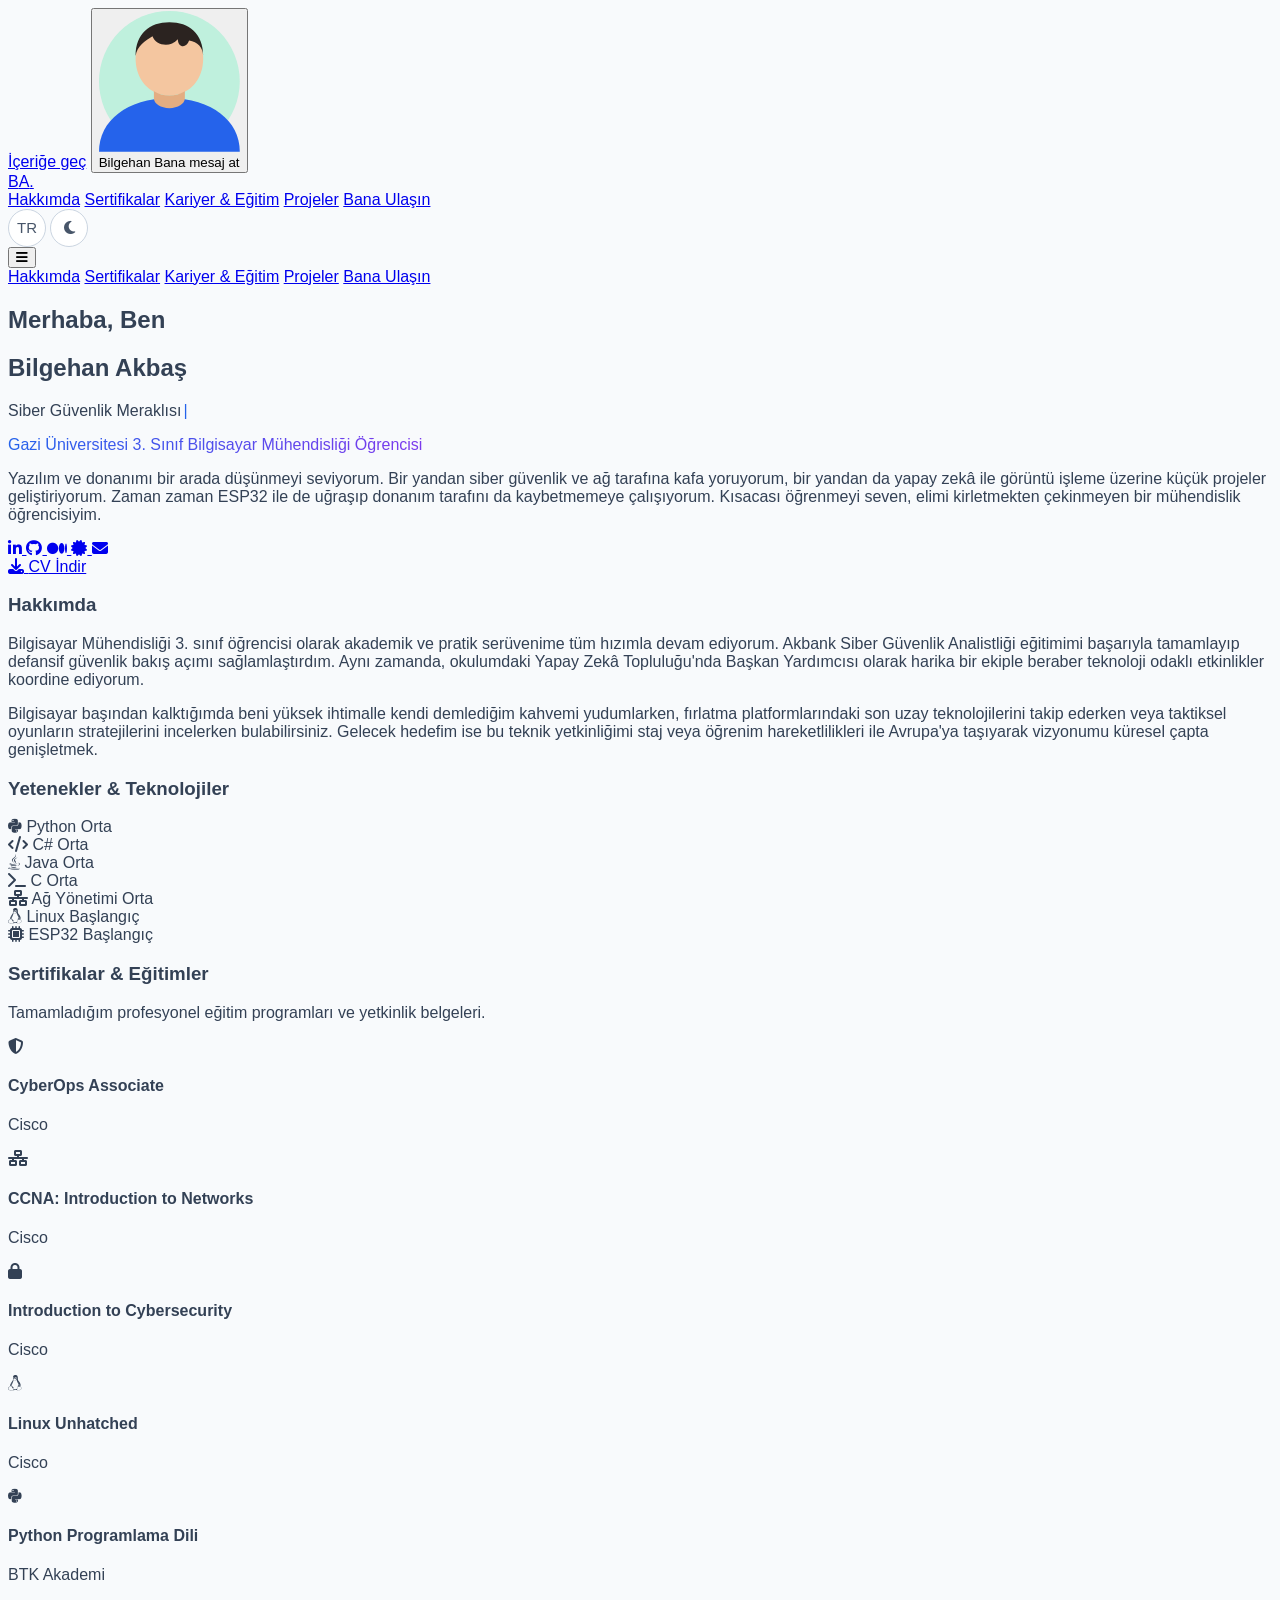
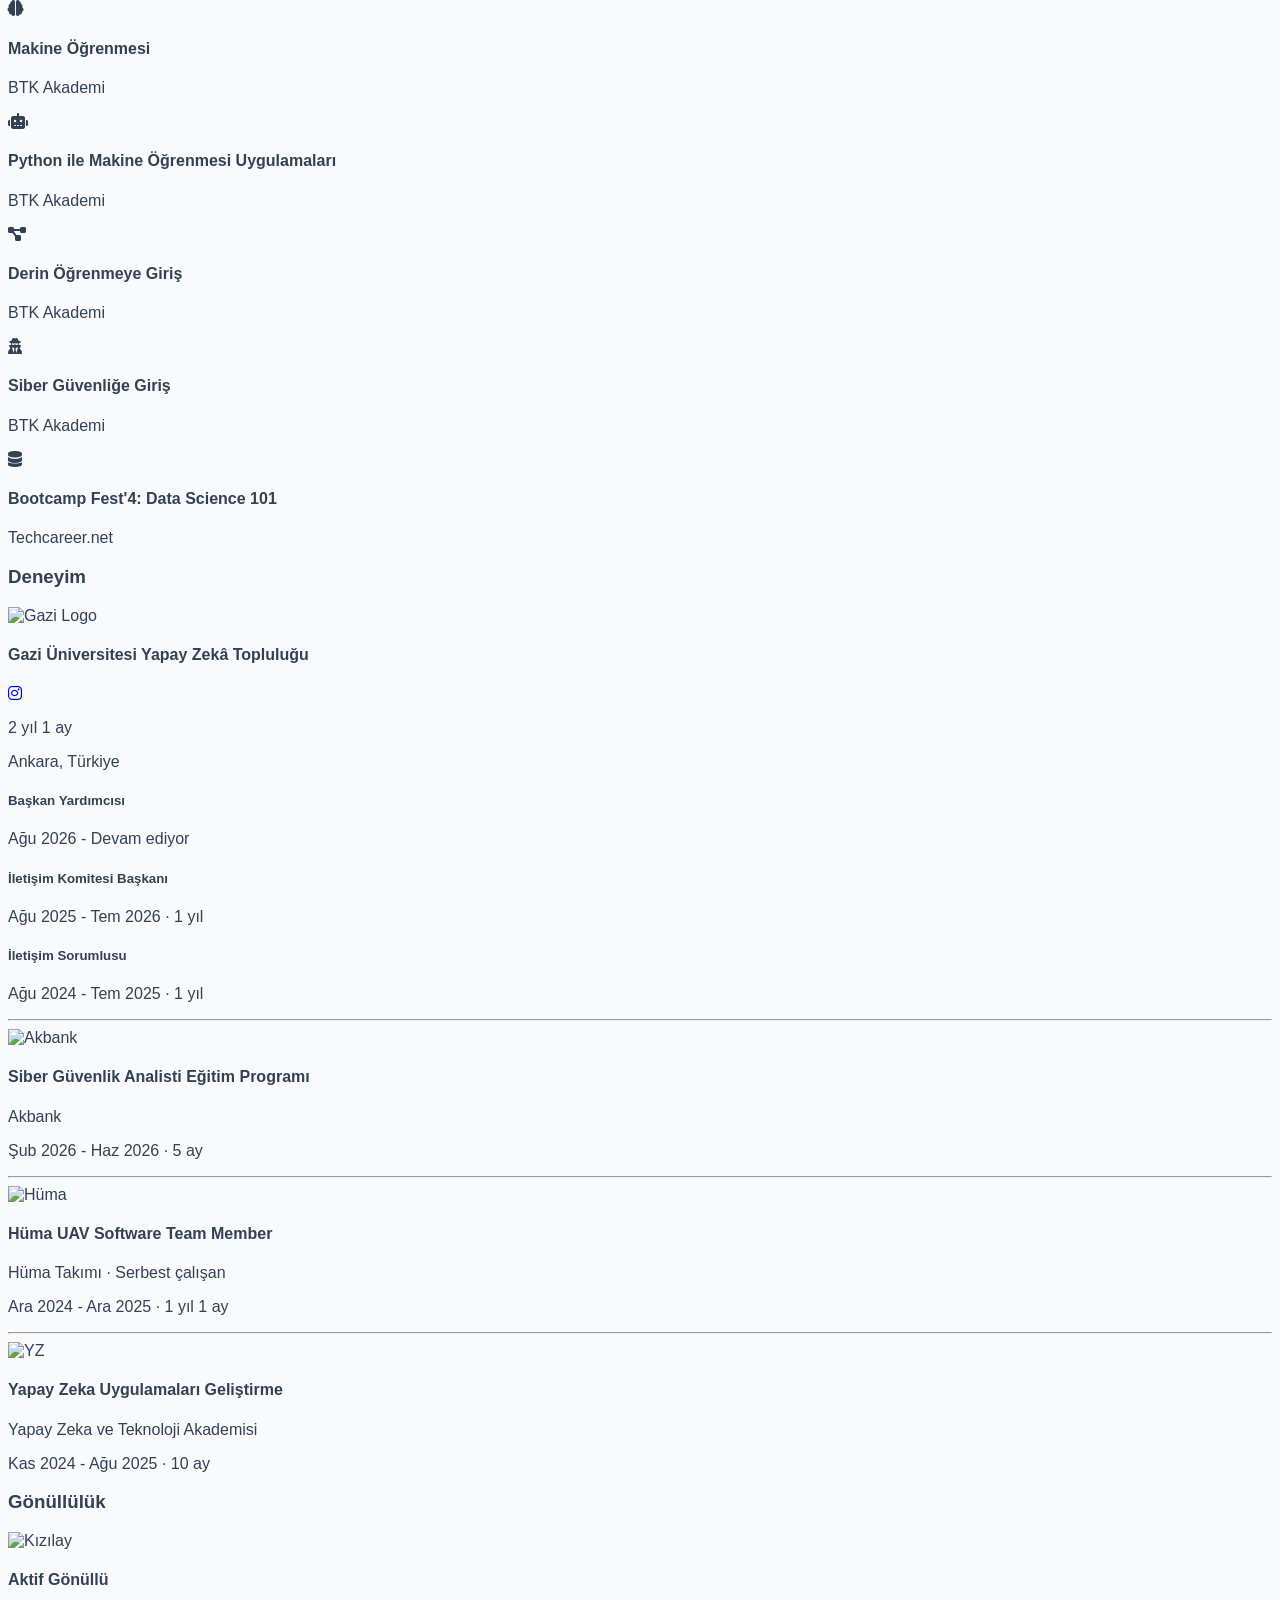
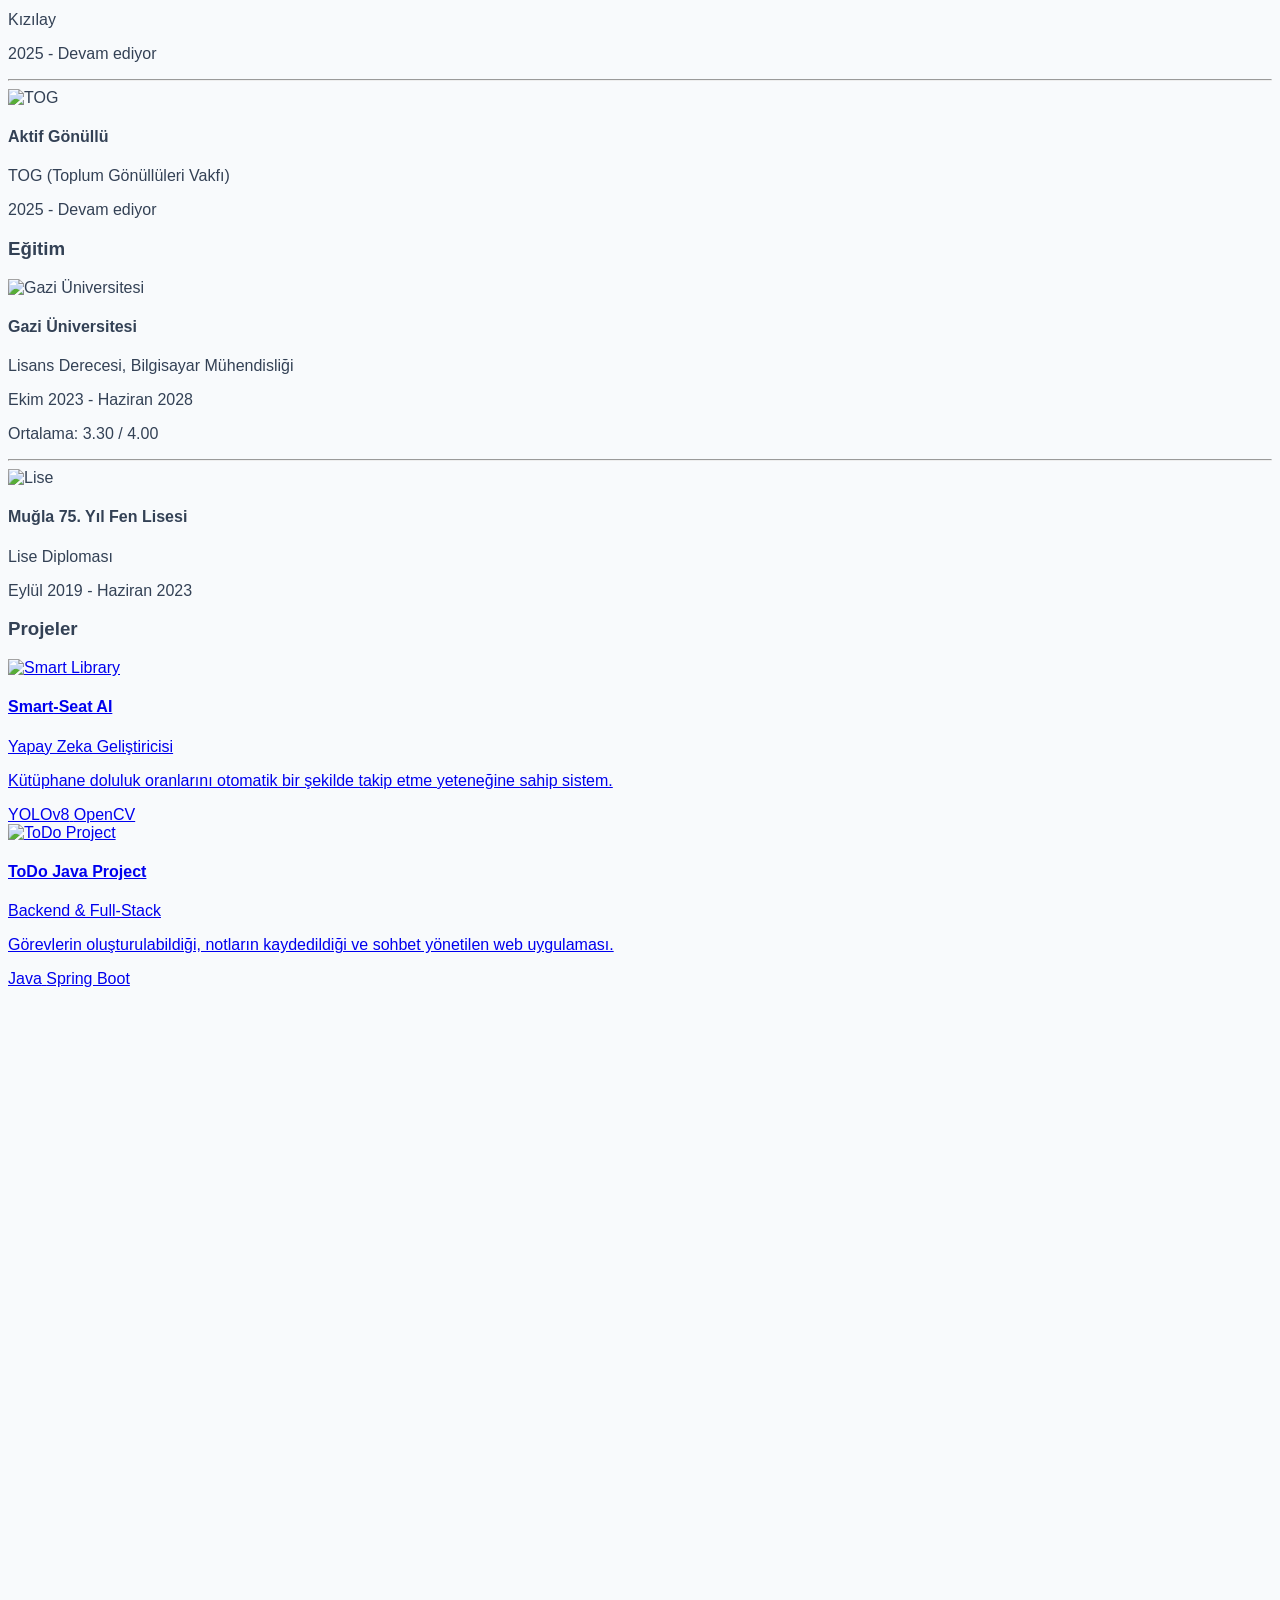
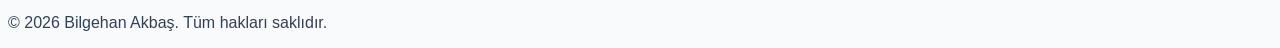
==== commit ae810c2f: "Update index.html" ====
--- a/index.html
+++ b/index.html
@@ -5,22 +5,32 @@
     <meta name="viewport" content="width=device-width, initial-scale=1.0">
     <title>Bilgehan Akbaş - Portfolyo</title>
 
+    <!-- Theme Color (Aydınlık ve Karanlık mod destekli) -->
+    <meta name="theme-color" content="#f8fafc" media="(prefers-color-scheme: light)">
+    <meta name="theme-color" content="#0f172a" media="(prefers-color-scheme: dark)">
+
+    <!-- Preconnect & DNS-Prefetch (Performans İyileştirmesi) -->
+    <link rel="preconnect" href="https://cdn.tailwindcss.com">
+    <link rel="dns-prefetch" href="https://cdn.tailwindcss.com">
+    <link rel="preconnect" href="https://cdnjs.cloudflare.com">
+    <link rel="dns-prefetch" href="https://cdnjs.cloudflare.com">
+    <link rel="preconnect" href="https://unpkg.com">
+    <link rel="dns-prefetch" href="https://unpkg.com">
+    <link rel="preconnect" href="https://ui-avatars.com">
+    <link rel="dns-prefetch" href="https://ui-avatars.com">
+    <link rel="preconnect" href="https://images.unsplash.com">
+    <link rel="dns-prefetch" href="https://images.unsplash.com">
+
     <!-- Favicon (BA logolu, dosya gerektirmeyen SVG ikon) -->
     <link rel="icon" type="image/svg+xml" href="data:image/svg+xml,%3Csvg xmlns='http://www.w3.org/2000/svg' viewBox='0 0 100 100'%3E%3Crect width='100' height='100' rx='20' fill='%232563eb'/%3E%3Ctext x='50' y='68' font-size='52' font-family='Arial, sans-serif' font-weight='900' fill='white' text-anchor='middle'%3EBA%3C/text%3E%3C/svg%3E">
-
-    <!-- Temel SEO Etiketleri -->
-    <meta name="description" content="Gazi Üniversitesi Bilgisayar Mühendisliği öğrencisi Bilgehan Akbaş'ın kişisel portfolyosu. Siber güvenlik, yapay zeka ve gömülü sistemler üzerine projeler.">
-    <!-- ÖNEMLİ: Aşağıdaki href'i sitenizin gerçek yayın adresiyle değiştirin -->
-    <link rel="canonical" href="https://SITENIZIN-GERCEK-ADRESI.com/">
-
-    <!-- Temel Content-Security-Policy: script/style kaynaklarını bilinen CDN'lerle sınırlar -->
-    <meta http-equiv="Content-Security-Policy" content="default-src 'self'; script-src 'self' 'unsafe-inline' https://cdn.tailwindcss.com https://unpkg.com https://static.cloudflareinsights.com; style-src 'self' 'unsafe-inline' https://cdnjs.cloudflare.com https://unpkg.com; font-src 'self' https://cdnjs.cloudflare.com data:; img-src 'self' https: data:; connect-src 'self' https://kisiselai.bilgehanakbas0.workers.dev https://wp.bilgehanakbas0.workers.dev https://static.cloudflareinsights.com; frame-ancestors 'self'; base-uri 'self'; form-action 'self'">
 
     <!-- Open Graph / Sosyal Medya Link Önizleme Etiketleri -->
     <meta property="og:title" content="Bilgehan Akbaş - Portfolyo">
     <meta property="og:description" content="Gazi Üniversitesi Bilgisayar Mühendisliği öğrencisi. Siber güvenlik, yapay zeka ve gömülü sistemler üzerine projeler.">
     <meta property="og:image" content="https://ui-avatars.com/api/?name=Bilgehan+Akbas&size=512&background=2563eb&color=fff&bold=true&format=png">
+    <meta property="og:url" content="https://bilgehanakbas.com"> <!-- Kendi domaininizi buraya girebilirsiniz -->
     <meta property="og:type" content="website">
+    
     <meta name="twitter:card" content="summary_large_image">
     <meta name="twitter:title" content="Bilgehan Akbaş - Portfolyo">
     <meta name="twitter:description" content="Gazi Üniversitesi Bilgisayar Mühendisliği öğrencisi. Siber güvenlik, yapay zeka ve gömülü sistemler üzerine projeler.">
@@ -111,12 +121,16 @@
     </style>
 </head>
 <body class="antialiased selection:bg-blue-500 selection:text-white relative">
+
+    <!-- "İçeriğe Geç" (Skip Link) - Erişilebilirlik -->
+    <a href="#hakkimda" class="absolute top-0 left-0 -translate-y-full focus:translate-y-0 bg-blue-600 text-white px-4 py-2 z-[100] transition-transform duration-300 rounded-br-md shadow-lg" data-lang="skip_link">İçeriğe geç</a>
+
     <!-- Tema flaşını engelle -->
     <script>
     (function(){var t=localStorage.getItem('theme');if(t==='dark'){document.body.classList.add('dark');}})();
     </script>
 
-    <!-- Chatbot Aç/Kapat (Minimize) Butonu - sayfa açıldığında görünür, tıklanınca sohbet açılır -->
+    <!-- Chatbot Aç/Kapat (Minimize) Butonu -->
     <button id="chatMinimizedBar" class="flex fixed bottom-6 right-6 z-50 bg-blue-600 text-white shadow-xl rounded-full pl-3 pr-5 py-2.5 items-center gap-2.5 hover:bg-blue-700 chat-bounce">
         <div class="w-10 h-10 rounded-full bg-white/20 flex items-center justify-center overflow-hidden shrink-0">
             <svg viewBox="0 0 100 100" class="w-full h-full" xmlns="http://www.w3.org/2000/svg">
@@ -133,7 +147,7 @@
         </div>
     </button>
 
-    <!-- Chatbot Penceresi (varsayılan olarak kapalı, butona tıklayınca açılır) -->
+    <!-- Chatbot Penceresi -->
     <div id="chatWindow" class="hidden-panel fixed z-50 bottom-6 right-6 w-[85vw] max-w-[300px] bg-white rounded-2xl shadow-2xl border border-slate-200 flex flex-col overflow-hidden">
         <div class="bg-blue-600 text-white px-4 py-3 flex items-center justify-between shrink-0">
             <div class="flex items-center gap-2.5">
@@ -151,16 +165,16 @@
                     <p class="text-xs text-blue-100 flex items-center gap-1"><span class="w-1.5 h-1.5 bg-green-400 rounded-full inline-block"></span> <span data-lang="online">çevrimiçi</span></p>
                 </div>
             </div>
-            <button id="chatMinimize" class="text-white/80 hover:text-white text-sm" aria-label="Sohbeti küçült"><i class="fas fa-chevron-down"></i></button>
-        </div>
-
-        <div id="chatMessages" class="chat-scroll flex-grow overflow-y-auto px-3 py-3 space-y-2.5 bg-slate-50 h-[300px] max-h-[50vh]" role="log" aria-live="polite" aria-label="Sohbet mesajları"></div>
+            <button id="chatMinimize" class="text-white/80 hover:text-white text-sm"><i class="fas fa-chevron-down"></i></button>
+        </div>
+
+        <div id="chatMessages" class="chat-scroll flex-grow overflow-y-auto px-3 py-3 space-y-2.5 bg-slate-50 h-[300px] max-h-[50vh]"></div>
 
         <div id="chatQuickReplies" class="px-3 pb-2 flex flex-wrap gap-1.5 shrink-0 bg-slate-50"></div>
 
         <div class="border-t border-slate-200 p-2.5 flex items-center gap-2 shrink-0 bg-white">
             <input id="chatInput" type="text" data-lang-placeholder="soru_sor" class="flex-grow bg-slate-100 border border-slate-200 rounded-full px-3.5 py-2 text-sm focus:outline-none focus:ring-2 focus:ring-blue-500" placeholder="Bir soru sor...">
-            <button id="sendChatBtn" class="w-9 h-9 bg-blue-600 hover:bg-blue-700 text-white rounded-full flex items-center justify-center" aria-label="Mesajı gönder">
+            <button id="sendChatBtn" class="w-9 h-9 bg-blue-600 hover:bg-blue-700 text-white rounded-full flex items-center justify-center">
                 <i class="fas fa-paper-plane text-xs"></i>
             </button>
         </div>
@@ -341,7 +355,7 @@
         </div>
     </section>
 
-    <!-- Sertifikalar (İkili Izgara / Grid Düzeni) -->
+    <!-- Sertifikalar -->
     <section id="sertifikalar" class="py-16 px-4 bg-slate-50 border-t border-slate-200 relative overflow-hidden">
         <div class="max-w-7xl mx-auto relative z-10">
             <div class="text-center mb-10" data-aos="fade-up">
@@ -469,7 +483,7 @@
 
                 <div class="px-6 pb-6">
                     <div class="flex items-start gap-4 py-5" data-aos="fade-right" data-aos-delay="50">
-                        <div class="w-14 h-14 shrink-0"><img src="https://ui-avatars.com/api/?name=G&background=e0f2fe&color=0284c7&rounded=true&font-size=0.6" alt="Gazi Logo" class="w-full h-full object-cover"></div>
+                        <div class="w-14 h-14 shrink-0"><img width="56" height="56" src="https://ui-avatars.com/api/?name=G&background=e0f2fe&color=0284c7&rounded=true&font-size=0.6" alt="Gazi Logo" class="w-full h-full object-cover"></div>
                         <div class="flex-grow">
                             <div class="flex items-center">
                                 <h4 class="text-lg font-bold text-slate-900 leading-tight" data-lang="exp_gazi_title">Gazi Üniversitesi Yapay Zekâ Topluluğu</h4>
@@ -501,7 +515,7 @@
                     </div>
                     <hr class="border-slate-200 my-2">
                     <div class="flex items-start gap-4 py-5" data-aos="fade-right" data-aos-delay="100">
-                        <div class="w-14 h-14 flex items-center justify-center shrink-0"><img src="https://ui-avatars.com/api/?name=Ak&background=fee2e2&color=dc2626&rounded=false&font-size=0.5" alt="Akbank" class="w-12 h-12 object-cover rounded-md"></div>
+                        <div class="w-14 h-14 flex items-center justify-center shrink-0"><img width="48" height="48" src="https://ui-avatars.com/api/?name=Ak&background=fee2e2&color=dc2626&rounded=false&font-size=0.5" alt="Akbank" class="w-12 h-12 object-cover rounded-md"></div>
                         <div class="flex-grow">
                             <h4 class="text-lg font-bold text-slate-900 leading-tight" data-lang="exp_akbank">Siber Güvenlik Analisti Eğitim Programı</h4>
                             <p class="text-base text-slate-800 mt-1">Akbank</p>
@@ -510,7 +524,7 @@
                     </div>
                     <hr class="border-slate-200 my-2">
                     <div class="flex items-start gap-4 py-5" data-aos="fade-right" data-aos-delay="150">
-                        <div class="w-14 h-14 flex items-center justify-center shrink-0"><img src="https://ui-avatars.com/api/?name=HÜ&background=f1f5f9&color=334155&rounded=false&font-size=0.4" alt="Hüma" class="w-12 h-12 object-cover rounded-md"></div>
+                        <div class="w-14 h-14 flex items-center justify-center shrink-0"><img width="48" height="48" src="https://ui-avatars.com/api/?name=HÜ&background=f1f5f9&color=334155&rounded=false&font-size=0.4" alt="Hüma" class="w-12 h-12 object-cover rounded-md"></div>
                         <div class="flex-grow">
                             <h4 class="text-lg font-bold text-slate-900 leading-tight">Hüma UAV Software Team Member</h4>
                             <p class="text-base text-slate-800 mt-1">Hüma Takımı · Serbest çalışan</p>
@@ -519,7 +533,7 @@
                     </div>
                     <hr class="border-slate-200 my-2">
                     <div class="flex items-start gap-4 py-5" data-aos="fade-right" data-aos-delay="200">
-                        <div class="w-14 h-14 flex items-center justify-center shrink-0"><img src="https://ui-avatars.com/api/?name=YZ&background=dbeafe&color=2563eb&rounded=false&font-size=0.4" alt="YZ" class="w-12 h-12 object-cover rounded-md"></div>
+                        <div class="w-14 h-14 flex items-center justify-center shrink-0"><img width="48" height="48" src="https://ui-avatars.com/api/?name=YZ&background=dbeafe&color=2563eb&rounded=false&font-size=0.4" alt="YZ" class="w-12 h-12 object-cover rounded-md"></div>
                         <div class="flex-grow">
                             <h4 class="text-lg font-bold text-slate-900 leading-tight" data-lang="exp_ai">Yapay Zeka Uygulamaları Geliştirme</h4>
                             <p class="text-base text-slate-800 mt-1">Yapay Zeka ve Teknoloji Akademisi</p>
@@ -536,7 +550,7 @@
                 </div>
                 <div class="px-6 pb-6">
                     <div class="flex items-start gap-4 py-5" data-aos="fade-right" data-aos-delay="50">
-                        <div class="w-14 h-14 shrink-0"><img src="https://ui-avatars.com/api/?name=K&background=fee2e2&color=dc2626&rounded=md&font-size=0.6" alt="Kızılay" class="w-12 h-12 object-cover rounded-md"></div>
+                        <div class="w-14 h-14 shrink-0"><img width="48" height="48" src="https://ui-avatars.com/api/?name=K&background=fee2e2&color=dc2626&rounded=md&font-size=0.6" alt="Kızılay" class="w-12 h-12 object-cover rounded-md"></div>
                         <div class="flex-grow">
                             <h4 class="text-lg font-bold text-slate-900 leading-tight" data-lang="vol_active">Aktif Gönüllü</h4>
                             <p class="text-base text-slate-800 mt-1">Kızılay</p>
@@ -545,7 +559,7 @@
                     </div>
                     <hr class="border-slate-200 my-2">
                     <div class="flex items-start gap-4 py-5" data-aos="fade-right" data-aos-delay="100">
-                        <div class="w-14 h-14 shrink-0"><img src="https://ui-avatars.com/api/?name=TOG&background=dcfce3&color=16a34a&rounded=md&font-size=0.4" alt="TOG" class="w-12 h-12 object-cover rounded-md"></div>
+                        <div class="w-14 h-14 shrink-0"><img width="48" height="48" src="https://ui-avatars.com/api/?name=TOG&background=dcfce3&color=16a34a&rounded=md&font-size=0.4" alt="TOG" class="w-12 h-12 object-cover rounded-md"></div>
                         <div class="flex-grow">
                             <h4 class="text-lg font-bold text-slate-900 leading-tight" data-lang="vol_active">Aktif Gönüllü</h4>
                             <p class="text-base text-slate-800 mt-1">TOG (Toplum Gönüllüleri Vakfı)</p>
@@ -563,7 +577,7 @@
                 <div class="px-6 pb-6">
                     <div class="flex items-start gap-4 py-5" data-aos="fade-right" data-aos-delay="50">
                         <div class="w-14 h-14 shrink-0">
-                            <img src="https://ui-avatars.com/api/?name=GÜ&background=f3e8ff&color=9333ea&rounded=false&font-size=0.5" alt="Gazi Üniversitesi" class="w-12 h-12 object-cover rounded-md">
+                            <img width="48" height="48" src="https://ui-avatars.com/api/?name=GÜ&background=f3e8ff&color=9333ea&rounded=false&font-size=0.5" alt="Gazi Üniversitesi" class="w-12 h-12 object-cover rounded-md">
                         </div>
                         <div class="flex-grow">
                             <h4 class="text-lg font-bold text-slate-900 leading-tight">Gazi Üniversitesi</h4>
@@ -575,7 +589,7 @@
                     <hr class="border-slate-200 my-2">
                     <div class="flex items-start gap-4 py-5" data-aos="fade-right" data-aos-delay="100">
                         <div class="w-14 h-14 shrink-0">
-                            <img src="https://ui-avatars.com/api/?name=75&background=fef3c7&color=d97706&rounded=false&font-size=0.5" alt="Lise" class="w-12 h-12 object-cover rounded-md">
+                            <img width="48" height="48" src="https://ui-avatars.com/api/?name=75&background=fef3c7&color=d97706&rounded=false&font-size=0.5" alt="Lise" class="w-12 h-12 object-cover rounded-md">
                         </div>
                         <div class="flex-grow">
                             <h4 class="text-lg font-bold text-slate-900 leading-tight">Muğla 75. Yıl Fen Lisesi</h4>
@@ -602,7 +616,7 @@
                 <a href="smart-seat.html" class="group border border-slate-200 rounded-lg overflow-hidden flex flex-col hover:shadow-xl transition-all hover:-translate-y-1 bg-white cursor-pointer" data-aos="zoom-in">
                     <div class="h-48 overflow-hidden relative">
                         <div class="absolute inset-0 bg-blue-900/10 group-hover:bg-transparent transition-colors duration-500 z-10"></div>
-                        <img src="https://images.unsplash.com/photo-1541829070764-84a7d30dd3f3?auto=format&fit=crop&q=80&w=600" alt="Smart Library" loading="lazy" class="w-full h-full object-cover transform group-hover:scale-105 transition-transform duration-500">
+                        <img width="600" height="400" src="https://images.unsplash.com/photo-1541829070764-84a7d30dd3f3?auto=format&fit=crop&q=80&w=600" alt="Smart Library" loading="lazy" class="w-full h-full object-cover transform group-hover:scale-105 transition-transform duration-500">
                     </div>
                     <div class="p-6 flex flex-col flex-grow">
                         <h4 class="text-xl font-bold text-slate-900 mb-2 group-hover:text-blue-600 transition-colors">Smart-Seat AI</h4>
@@ -618,7 +632,7 @@
                 <a href="todo-project.html" class="group border border-slate-200 rounded-lg overflow-hidden flex flex-col hover:shadow-xl transition-all hover:-translate-y-1 bg-white cursor-pointer" data-aos="zoom-in" data-aos-delay="100">
                     <div class="h-48 overflow-hidden relative">
                         <div class="absolute inset-0 bg-green-900/10 group-hover:bg-transparent transition-colors duration-500 z-10"></div>
-                        <img src="https://images.unsplash.com/photo-1517694712202-14dd9538aa97?auto=format&fit=crop&q=80&w=600" alt="ToDo Project" loading="lazy" class="w-full h-full object-cover transform group-hover:scale-105 transition-transform duration-500">
+                        <img width="600" height="400" src="https://images.unsplash.com/photo-1517694712202-14dd9538aa97?auto=format&fit=crop&q=80&w=600" alt="ToDo Project" loading="lazy" class="w-full h-full object-cover transform group-hover:scale-105 transition-transform duration-500">
                     </div>
                     <div class="p-6 flex flex-col flex-grow">
                         <h4 class="text-xl font-bold text-slate-900 mb-2 group-hover:text-green-600 transition-colors">ToDo Java Project</h4>
@@ -635,7 +649,7 @@
                     <div class="h-48 overflow-hidden relative">
                         <div class="absolute top-3 right-3 bg-amber-500 text-white text-xs font-bold px-3 py-1.5 rounded-md z-20 shadow-md" data-lang="proj_dev">Geliştiriliyor</div>
                         <div class="absolute inset-0 bg-purple-900/10 group-hover:bg-transparent transition-colors duration-500 z-10"></div>
-                        <img src="https://images.unsplash.com/photo-1526374965328-7f61d4dc18c5?auto=format&fit=crop&q=80&w=600" alt="Mobius Chess" loading="lazy" class="w-full h-full object-cover transform group-hover:scale-105 transition-transform duration-500">
+                        <img width="600" height="400" src="https://images.unsplash.com/photo-1526374965328-7f61d4dc18c5?auto=format&fit=crop&q=80&w=600" alt="Mobius Chess" loading="lazy" class="w-full h-full object-cover transform group-hover:scale-105 transition-transform duration-500">
                     </div>
                     <div class="p-6 flex flex-col flex-grow">
                         <h4 class="text-xl font-bold text-slate-900 mb-2 group-hover:text-purple-600 transition-colors">Mobius Şeridi Satranç</h4>
@@ -652,7 +666,7 @@
                     <div class="h-48 overflow-hidden relative">
                         <div class="absolute top-3 right-3 bg-amber-500 text-white text-xs font-bold px-3 py-1.5 rounded-md z-20 shadow-md" data-lang="proj_dev">Geliştiriliyor</div>
                         <div class="absolute inset-0 bg-orange-900/10 group-hover:bg-transparent transition-colors duration-500 z-10"></div>
-                        <img src="https://images.unsplash.com/photo-1518770660439-4636190af475?auto=format&fit=crop&q=80&w=600" alt="ESP32 Project" loading="lazy" class="w-full h-full object-cover transform group-hover:scale-105 transition-transform duration-500">
+                        <img width="600" height="400" src="https://images.unsplash.com/photo-1518770660439-4636190af475?auto=format&fit=crop&q=80&w=600" alt="ESP32 Project" loading="lazy" class="w-full h-full object-cover transform group-hover:scale-105 transition-transform duration-500">
                     </div>
                     <div class="p-6 flex flex-col flex-grow">
                         <h4 class="text-xl font-bold text-slate-900 mb-2 group-hover:text-orange-600 transition-colors" data-lang="proj_esp32_title">Akıllı Sensör (ESP32)</h4>
@@ -681,13 +695,20 @@
             </div>
             
             <form id="contactForm" class="space-y-4">
+                
+                <!-- Honeypot Alanı (Bot ve Spam koruması için gizli) -->
+                <div style="display:none;" aria-hidden="true">
+                    <label for="honeypot_field">Lütfen bu alanı boş bırakın (Bot Kontrolü)</label>
+                    <input type="text" id="honeypot_field" name="honeypot_field" tabindex="-1" autocomplete="off">
+                </div>
+
                 <div>
                     <label class="block text-slate-700 font-semibold mb-1 text-sm" data-lang="contact_name">İsminiz</label>
-                    <input type="text" id="senderName" class="w-full bg-slate-50/50 border border-slate-300 rounded-md px-4 py-3 text-slate-900 text-base focus:outline-none focus:ring-2 focus:ring-blue-500 transition-all" placeholder="Adınız Soyadınız" required>
+                    <input type="text" id="senderName" autocomplete="name" class="w-full bg-slate-50/50 border border-slate-300 rounded-md px-4 py-3 text-slate-900 text-base focus:outline-none focus:ring-2 focus:ring-blue-500 transition-all" placeholder="Adınız Soyadınız" required>
                 </div>
                 <div>
                     <label class="block text-slate-700 font-semibold mb-1 text-sm" data-lang="contact_phone">Telefon Numaranız</label>
-                    <input type="tel" id="senderPhone" inputmode="tel" pattern="[0-9\s\+\(\)]{10,15}" title="Lütfen geçerli bir telefon numarası girin (örn. 05XX XXX XX XX)" class="w-full bg-slate-50/50 border border-slate-300 rounded-md px-4 py-3 text-slate-900 text-base focus:outline-none focus:ring-2 focus:ring-blue-500 transition-all" placeholder="05XX XXX XX XX" required>
+                    <input type="tel" id="senderPhone" autocomplete="tel" class="w-full bg-slate-50/50 border border-slate-300 rounded-md px-4 py-3 text-slate-900 text-base focus:outline-none focus:ring-2 focus:ring-blue-500 transition-all" placeholder="05XX XXX XX XX" required>
                 </div>
                 <div>
                     <label class="block text-slate-700 font-semibold mb-1 text-sm" data-lang="contact_msg">Mesajınız</label>
@@ -696,7 +717,7 @@
                 <button type="submit" id="contactSubmitBtn" class="w-full bg-blue-600 hover:bg-blue-700 text-white font-bold py-3.5 px-4 rounded-md shadow-sm transition-all duration-200 flex justify-center items-center gap-2 text-base">
                     <i class="fas fa-paper-plane"></i> <span data-lang="contact_send">Gönder</span>
                 </button>
-                <p id="contactStatus" class="text-center text-sm mt-1" role="status" aria-live="polite"></p>
+                <p id="contactStatus" class="text-center text-sm mt-1"></p>
             </form>
         </div>
     </section>
@@ -910,12 +931,22 @@
         const contactStatus = document.getElementById('contactStatus');
         contactForm.addEventListener('submit', async (e) => {
             e.preventDefault();
+            
+            // Honeypot Kontrolü
+            const honeypot = document.getElementById('honeypot_field').value;
+            if (honeypot) {
+                // Eğer alan doluysa bu bir bottur, sessizce işlemi iptal ediyoruz
+                return;
+            }
+
             const name = document.getElementById('senderName').value.trim();
             const phone = document.getElementById('senderPhone').value.trim();
             const message = document.getElementById('senderMessage').value.trim();
+            
             if (!name || !phone || !message) { contactStatus.textContent = LANG[currentLang].fill_fields; contactStatus.className = 'text-center text-sm mt-1 text-red-600'; return; }
             contactSubmitBtn.disabled = true; contactSubmitBtn.classList.add('opacity-60', 'cursor-not-allowed');
             contactStatus.textContent = LANG[currentLang].sending; contactStatus.className = 'text-center text-sm mt-1 text-slate-500';
+            
             try {
                 const res = await fetch(CONTACT_WORKER_URL, { method: 'POST', headers: { 'Content-Type': 'application/json' }, body: JSON.stringify({ name, phone, message }) });
                 const data = await res.json();
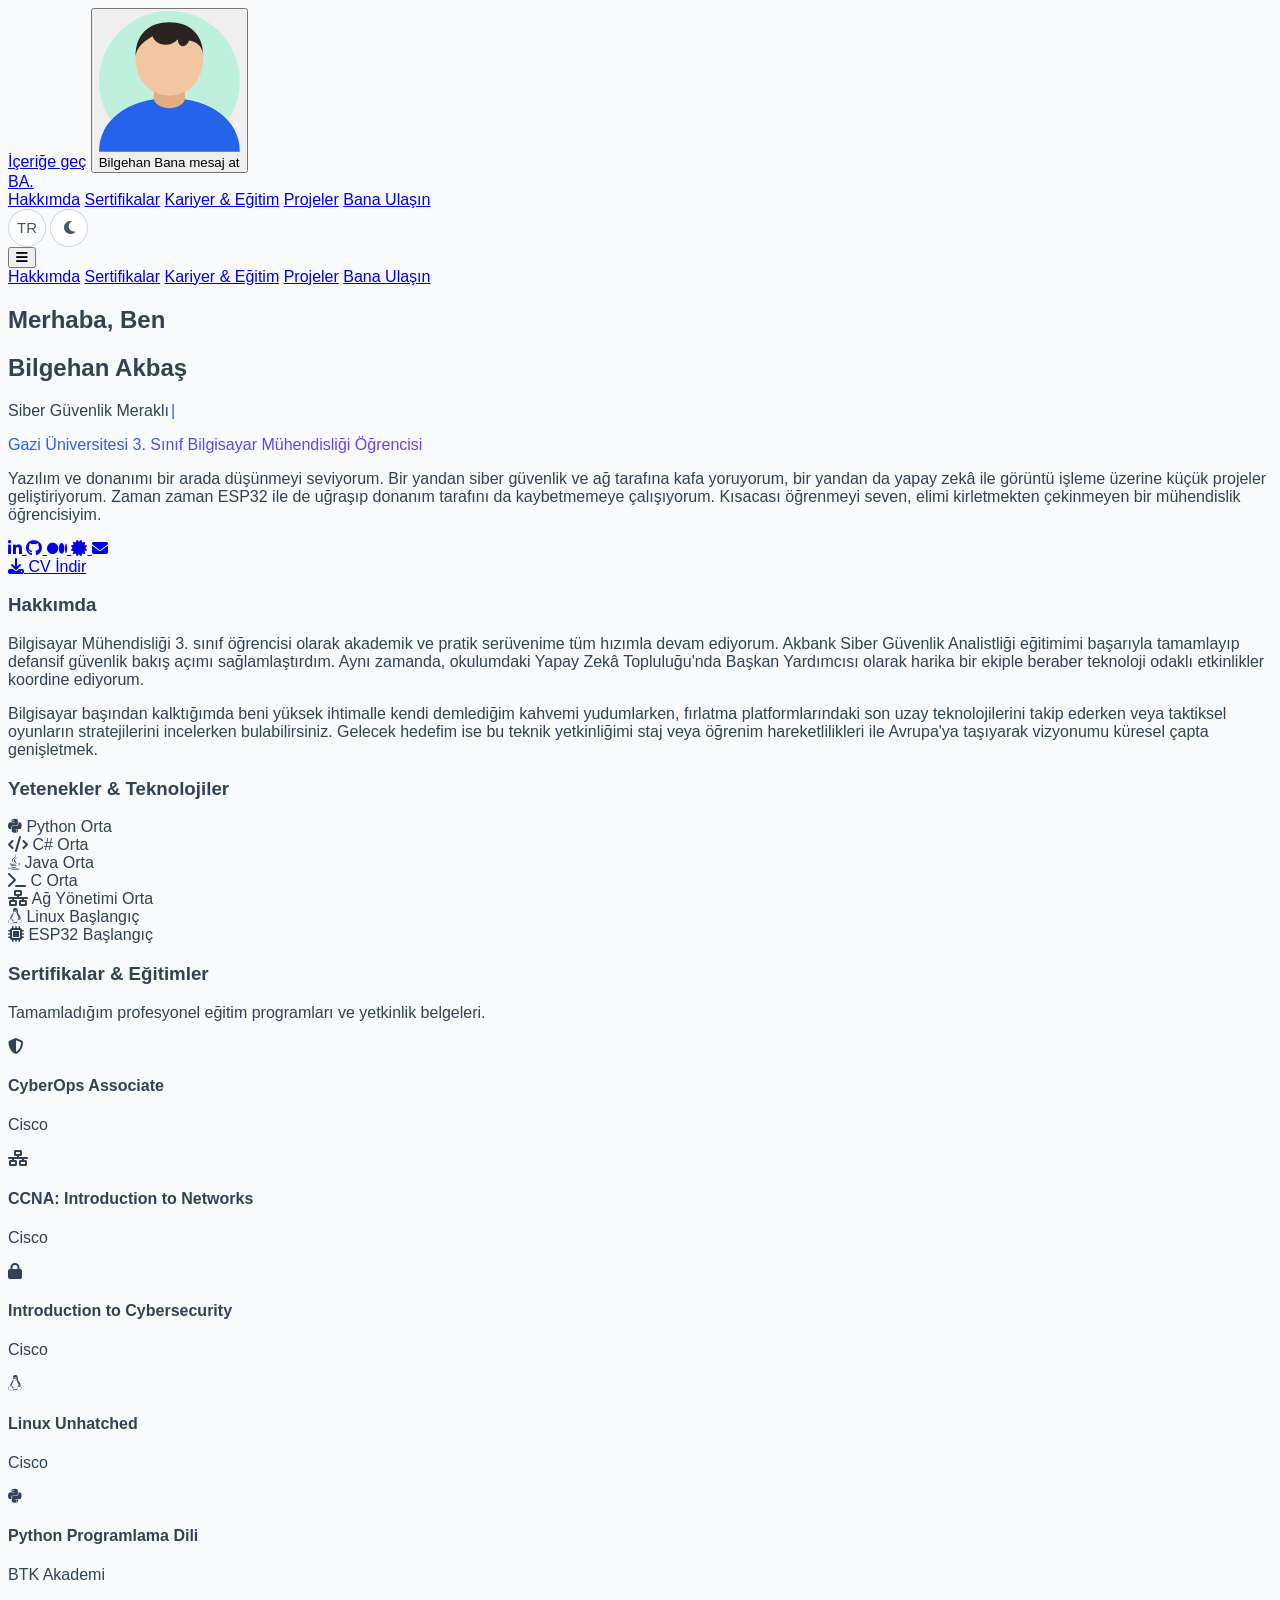
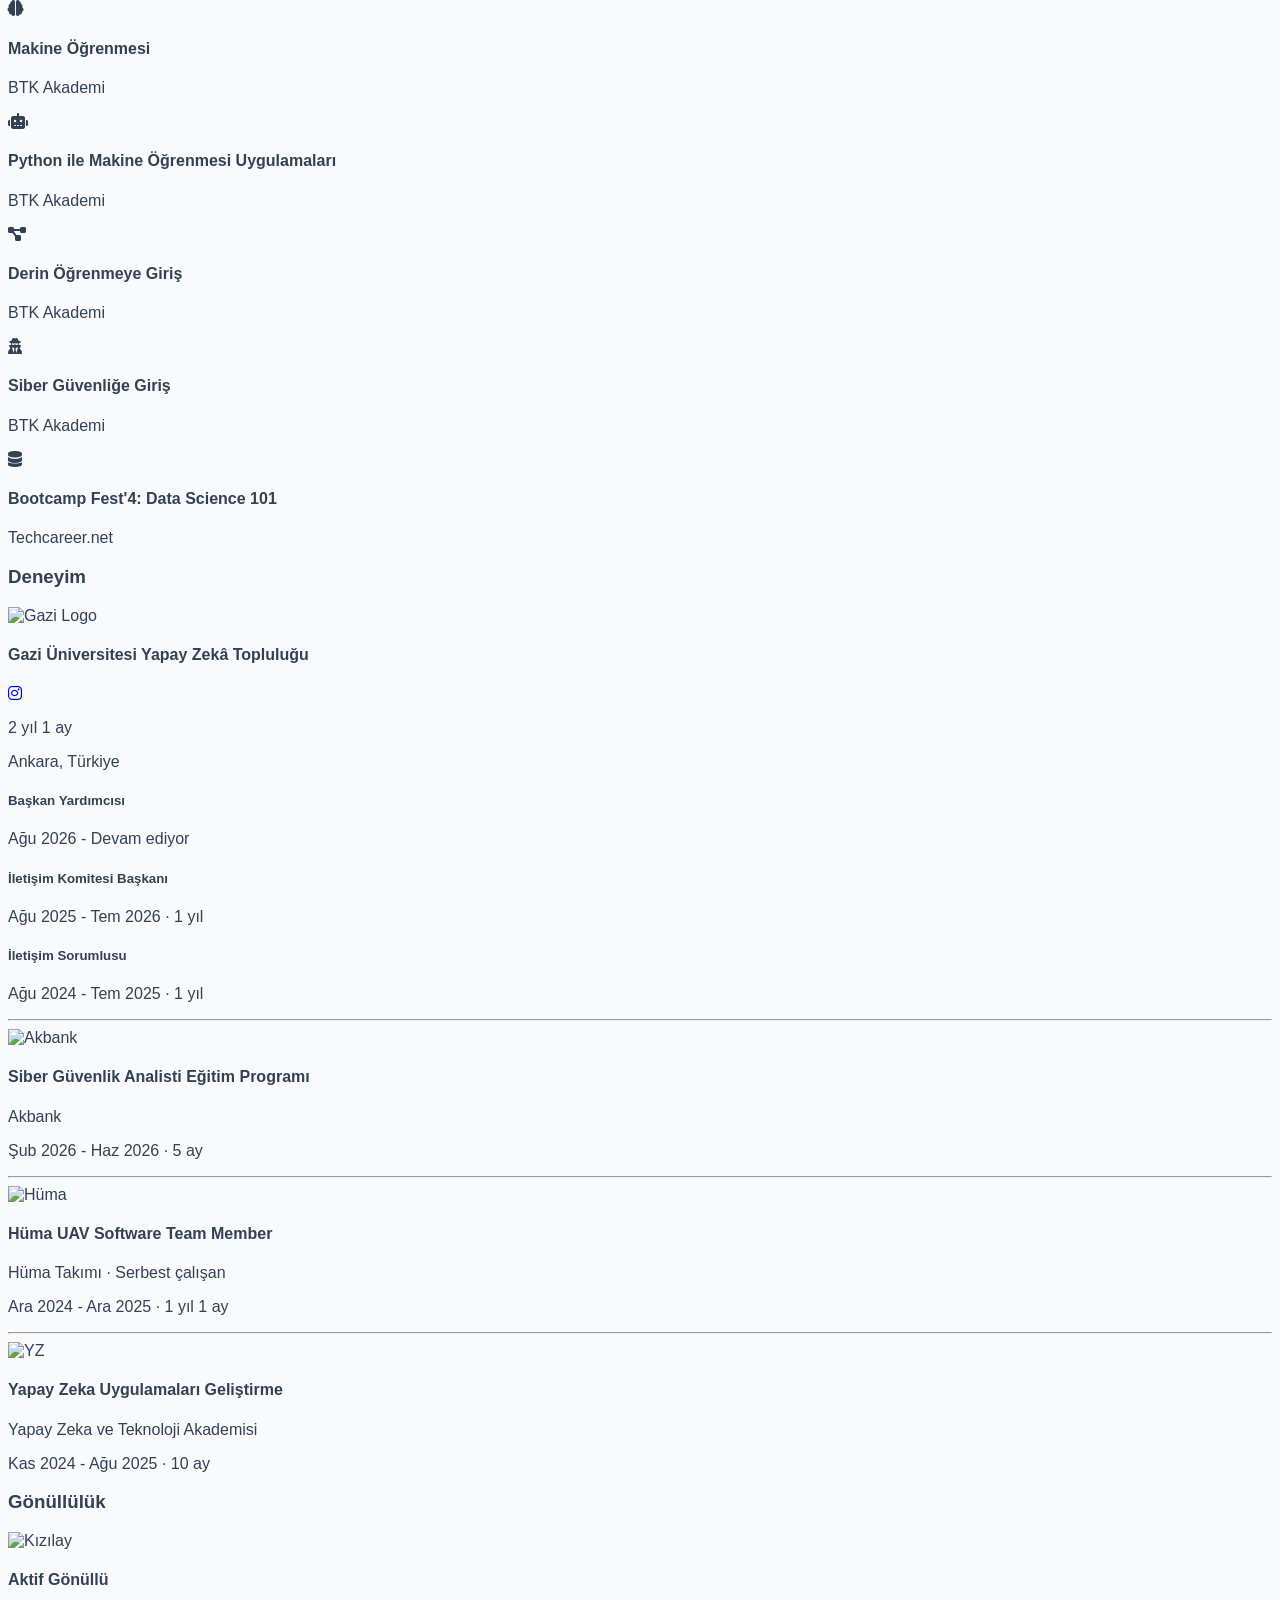
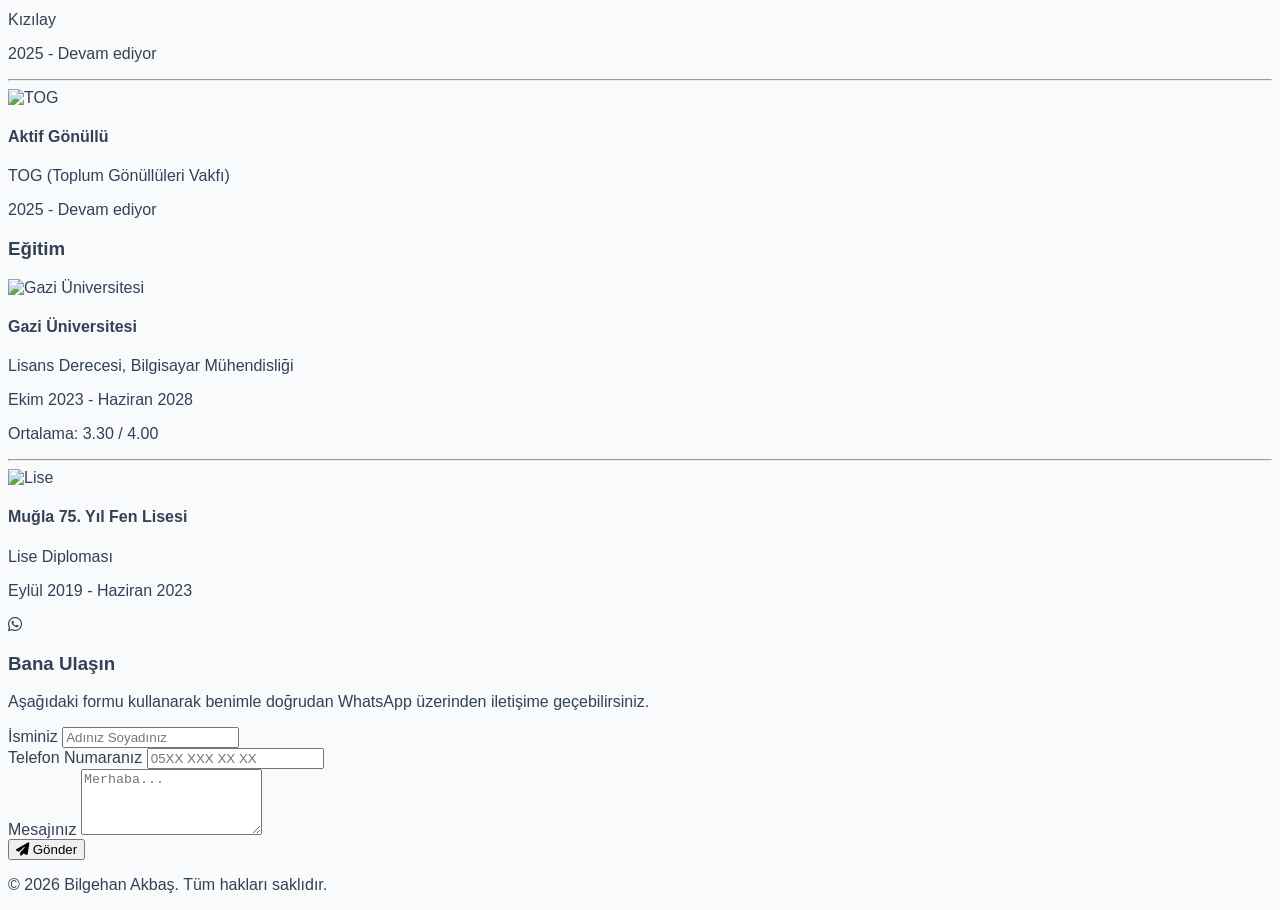
==== commit a5b3b891: "Yeni dosyalar eklendi ve guncellendi" ====
--- a/index.html
+++ b/index.html
@@ -4,6 +4,7 @@
     <meta charset="UTF-8">
     <meta name="viewport" content="width=device-width, initial-scale=1.0">
     <title>Bilgehan Akbaş - Portfolyo</title>
+    <link rel="canonical" href="https://bilgehanakbas.github.io/">
 
     <!-- Theme Color (Aydınlık ve Karanlık mod destekli) -->
     <meta name="theme-color" content="#f8fafc" media="(prefers-color-scheme: light)">
@@ -28,7 +29,7 @@
     <meta property="og:title" content="Bilgehan Akbaş - Portfolyo">
     <meta property="og:description" content="Gazi Üniversitesi Bilgisayar Mühendisliği öğrencisi. Siber güvenlik, yapay zeka ve gömülü sistemler üzerine projeler.">
     <meta property="og:image" content="https://ui-avatars.com/api/?name=Bilgehan+Akbas&size=512&background=2563eb&color=fff&bold=true&format=png">
-    <meta property="og:url" content="https://bilgehanakbas.com"> <!-- Kendi domaininizi buraya girebilirsiniz -->
+    <meta property="og:url" content="https://bilgehanakbas.github.io/">
     <meta property="og:type" content="website">
     
     <meta name="twitter:card" content="summary_large_image">
@@ -603,85 +604,16 @@
         </div>
     </section>
      
-    <!-- Öne Çıkan Projeler -->
-    <section id="projeler" class="py-20 bg-slate-50 px-4 border-y border-slate-200 relative overflow-hidden">
-        <div class="absolute left-0 top-1/3 w-[500px] h-[500px] bg-blue-50/60 rounded-full blur-3xl -z-10 -translate-x-1/2"></div>
-        <div class="absolute right-0 bottom-10 w-[500px] h-[500px] bg-indigo-50/60 rounded-full blur-3xl -z-10 translate-x-1/3"></div>
-        
-        <div class="max-w-7xl mx-auto relative z-10">
-            <h3 class="text-4xl font-bold text-slate-900 mb-12 text-center" data-aos="fade-up" data-lang="projects_title">Projeler</h3>
-            
-            <div class="grid md:grid-cols-2 lg:grid-cols-4 gap-8">
-                
-                <a href="smart-seat.html" class="group border border-slate-200 rounded-lg overflow-hidden flex flex-col hover:shadow-xl transition-all hover:-translate-y-1 bg-white cursor-pointer" data-aos="zoom-in">
-                    <div class="h-48 overflow-hidden relative">
-                        <div class="absolute inset-0 bg-blue-900/10 group-hover:bg-transparent transition-colors duration-500 z-10"></div>
-                        <img width="600" height="400" src="https://images.unsplash.com/photo-1541829070764-84a7d30dd3f3?auto=format&fit=crop&q=80&w=600" alt="Smart Library" loading="lazy" class="w-full h-full object-cover transform group-hover:scale-105 transition-transform duration-500">
-                    </div>
-                    <div class="p-6 flex flex-col flex-grow">
-                        <h4 class="text-xl font-bold text-slate-900 mb-2 group-hover:text-blue-600 transition-colors">Smart-Seat AI</h4>
-                        <p class="text-blue-600 font-semibold text-sm mb-3" data-lang="proj_smart_role">Yapay Zeka Geliştiricisi</p>
-                        <p class="text-slate-700 text-base mb-6 flex-grow line-clamp-3" data-lang="proj_smart_desc">Kütüphane doluluk oranlarını otomatik bir şekilde takip etme yeteneğine sahip sistem.</p>
-                        <div class="flex flex-wrap gap-2 mt-auto">
-                            <span class="text-xs font-bold bg-white border border-slate-200 text-slate-700 px-3 py-1.5 rounded">YOLOv8</span>
-                            <span class="text-xs font-bold bg-white border border-slate-200 text-slate-700 px-3 py-1.5 rounded">OpenCV</span>
-                        </div>
-                    </div>
-                </a>
- 
-                <a href="todo-project.html" class="group border border-slate-200 rounded-lg overflow-hidden flex flex-col hover:shadow-xl transition-all hover:-translate-y-1 bg-white cursor-pointer" data-aos="zoom-in" data-aos-delay="100">
-                    <div class="h-48 overflow-hidden relative">
-                        <div class="absolute inset-0 bg-green-900/10 group-hover:bg-transparent transition-colors duration-500 z-10"></div>
-                        <img width="600" height="400" src="https://images.unsplash.com/photo-1517694712202-14dd9538aa97?auto=format&fit=crop&q=80&w=600" alt="ToDo Project" loading="lazy" class="w-full h-full object-cover transform group-hover:scale-105 transition-transform duration-500">
-                    </div>
-                    <div class="p-6 flex flex-col flex-grow">
-                        <h4 class="text-xl font-bold text-slate-900 mb-2 group-hover:text-green-600 transition-colors">ToDo Java Project</h4>
-                        <p class="text-green-600 font-semibold text-sm mb-3">Backend & Full-Stack</p>
-                        <p class="text-slate-700 text-base mb-6 flex-grow line-clamp-3" data-lang="proj_todo_desc">Görevlerin oluşturulabildiği, notların kaydedildiği ve sohbet yönetilen web uygulaması.</p>
-                        <div class="flex flex-wrap gap-2 mt-auto">
-                            <span class="text-xs font-bold bg-white border border-slate-200 text-slate-700 px-3 py-1.5 rounded">Java</span>
-                            <span class="text-xs font-bold bg-white border border-slate-200 text-slate-700 px-3 py-1.5 rounded">Spring Boot</span>
-                        </div>
-                    </div>
-                </a>
- 
-                <a href="mobius-chess.html" class="group border border-slate-200 rounded-lg overflow-hidden flex flex-col hover:shadow-xl transition-all hover:-translate-y-1 bg-white cursor-pointer" data-aos="zoom-in" data-aos-delay="200">
-                    <div class="h-48 overflow-hidden relative">
-                        <div class="absolute top-3 right-3 bg-amber-500 text-white text-xs font-bold px-3 py-1.5 rounded-md z-20 shadow-md" data-lang="proj_dev">Geliştiriliyor</div>
-                        <div class="absolute inset-0 bg-purple-900/10 group-hover:bg-transparent transition-colors duration-500 z-10"></div>
-                        <img width="600" height="400" src="https://images.unsplash.com/photo-1526374965328-7f61d4dc18c5?auto=format&fit=crop&q=80&w=600" alt="Mobius Chess" loading="lazy" class="w-full h-full object-cover transform group-hover:scale-105 transition-transform duration-500">
-                    </div>
-                    <div class="p-6 flex flex-col flex-grow">
-                        <h4 class="text-xl font-bold text-slate-900 mb-2 group-hover:text-purple-600 transition-colors">Mobius Şeridi Satranç</h4>
-                        <p class="text-purple-600 font-semibold text-sm mb-3" data-lang="proj_mobius_role">Oyun & WebGL Motoru</p>
-                        <p class="text-slate-700 text-base mb-6 flex-grow line-clamp-3" data-lang="proj_mobius_desc">Non-Euclidean topolojiye sahip, standart kuralları tek yüzeyli bir uzaya taşıyan satranç varyantı.</p>
-                        <div class="flex flex-wrap gap-2 mt-auto">
-                            <span class="text-xs font-bold bg-white border border-slate-200 text-slate-700 px-3 py-1.5 rounded">Three.js</span>
-                            <span class="text-xs font-bold bg-white border border-slate-200 text-slate-700 px-3 py-1.5 rounded">WebGL</span>
-                        </div>
-                    </div>
-                </a>
- 
-                <a href="esp32.html" class="group border border-slate-200 rounded-lg overflow-hidden flex flex-col hover:shadow-xl transition-all hover:-translate-y-1 bg-white cursor-pointer" data-aos="zoom-in" data-aos-delay="300">
-                    <div class="h-48 overflow-hidden relative">
-                        <div class="absolute top-3 right-3 bg-amber-500 text-white text-xs font-bold px-3 py-1.5 rounded-md z-20 shadow-md" data-lang="proj_dev">Geliştiriliyor</div>
-                        <div class="absolute inset-0 bg-orange-900/10 group-hover:bg-transparent transition-colors duration-500 z-10"></div>
-                        <img width="600" height="400" src="https://images.unsplash.com/photo-1518770660439-4636190af475?auto=format&fit=crop&q=80&w=600" alt="ESP32 Project" loading="lazy" class="w-full h-full object-cover transform group-hover:scale-105 transition-transform duration-500">
-                    </div>
-                    <div class="p-6 flex flex-col flex-grow">
-                        <h4 class="text-xl font-bold text-slate-900 mb-2 group-hover:text-orange-600 transition-colors" data-lang="proj_esp32_title">Akıllı Sensör (ESP32)</h4>
-                        <p class="text-orange-600 font-semibold text-sm mb-3" data-lang="proj_esp32_role">Gömülü Sistemler & Donanım</p>
-                        <p class="text-slate-700 text-base mb-6 flex-grow line-clamp-3" data-lang="proj_esp32_desc">ESP32-WROOM-32U modülü ve harici anten destekli uçtan uca ağ entegrasyonu projesi.</p>
-                        <div class="flex flex-wrap gap-2 mt-auto">
-                            <span class="text-xs font-bold bg-white border border-slate-200 text-slate-700 px-3 py-1.5 rounded">C/C++</span>
-                            <span class="text-xs font-bold bg-white border border-slate-200 text-slate-700 px-3 py-1.5 rounded">Hardware</span>
-                        </div>
-                    </div>
-                </a>
- 
-            </div>
-         </div>
-    </section>
+
+
+
+
+
+
+
+
+
+    
  
     <!-- İletişim -->
     <section id="iletisim" class="py-20 px-4 bg-white border-t border-slate-200 relative overflow-hidden">
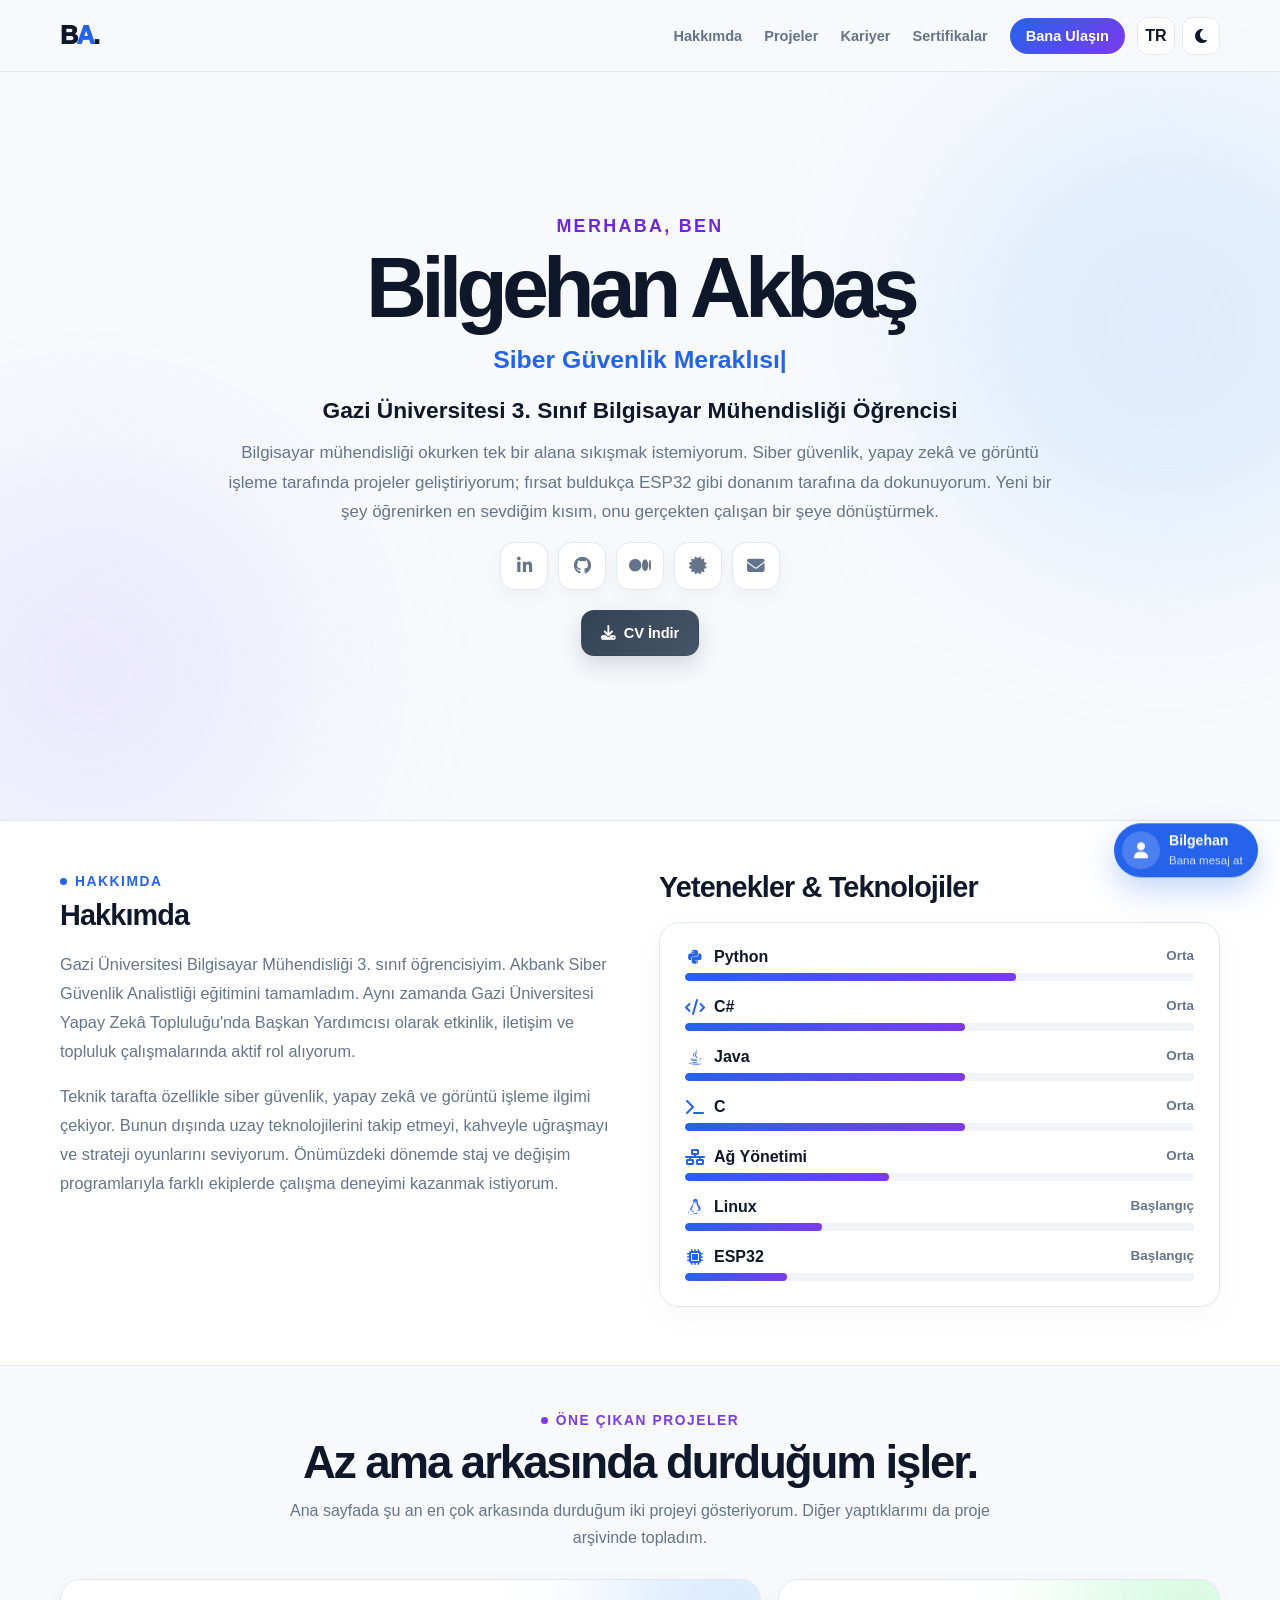
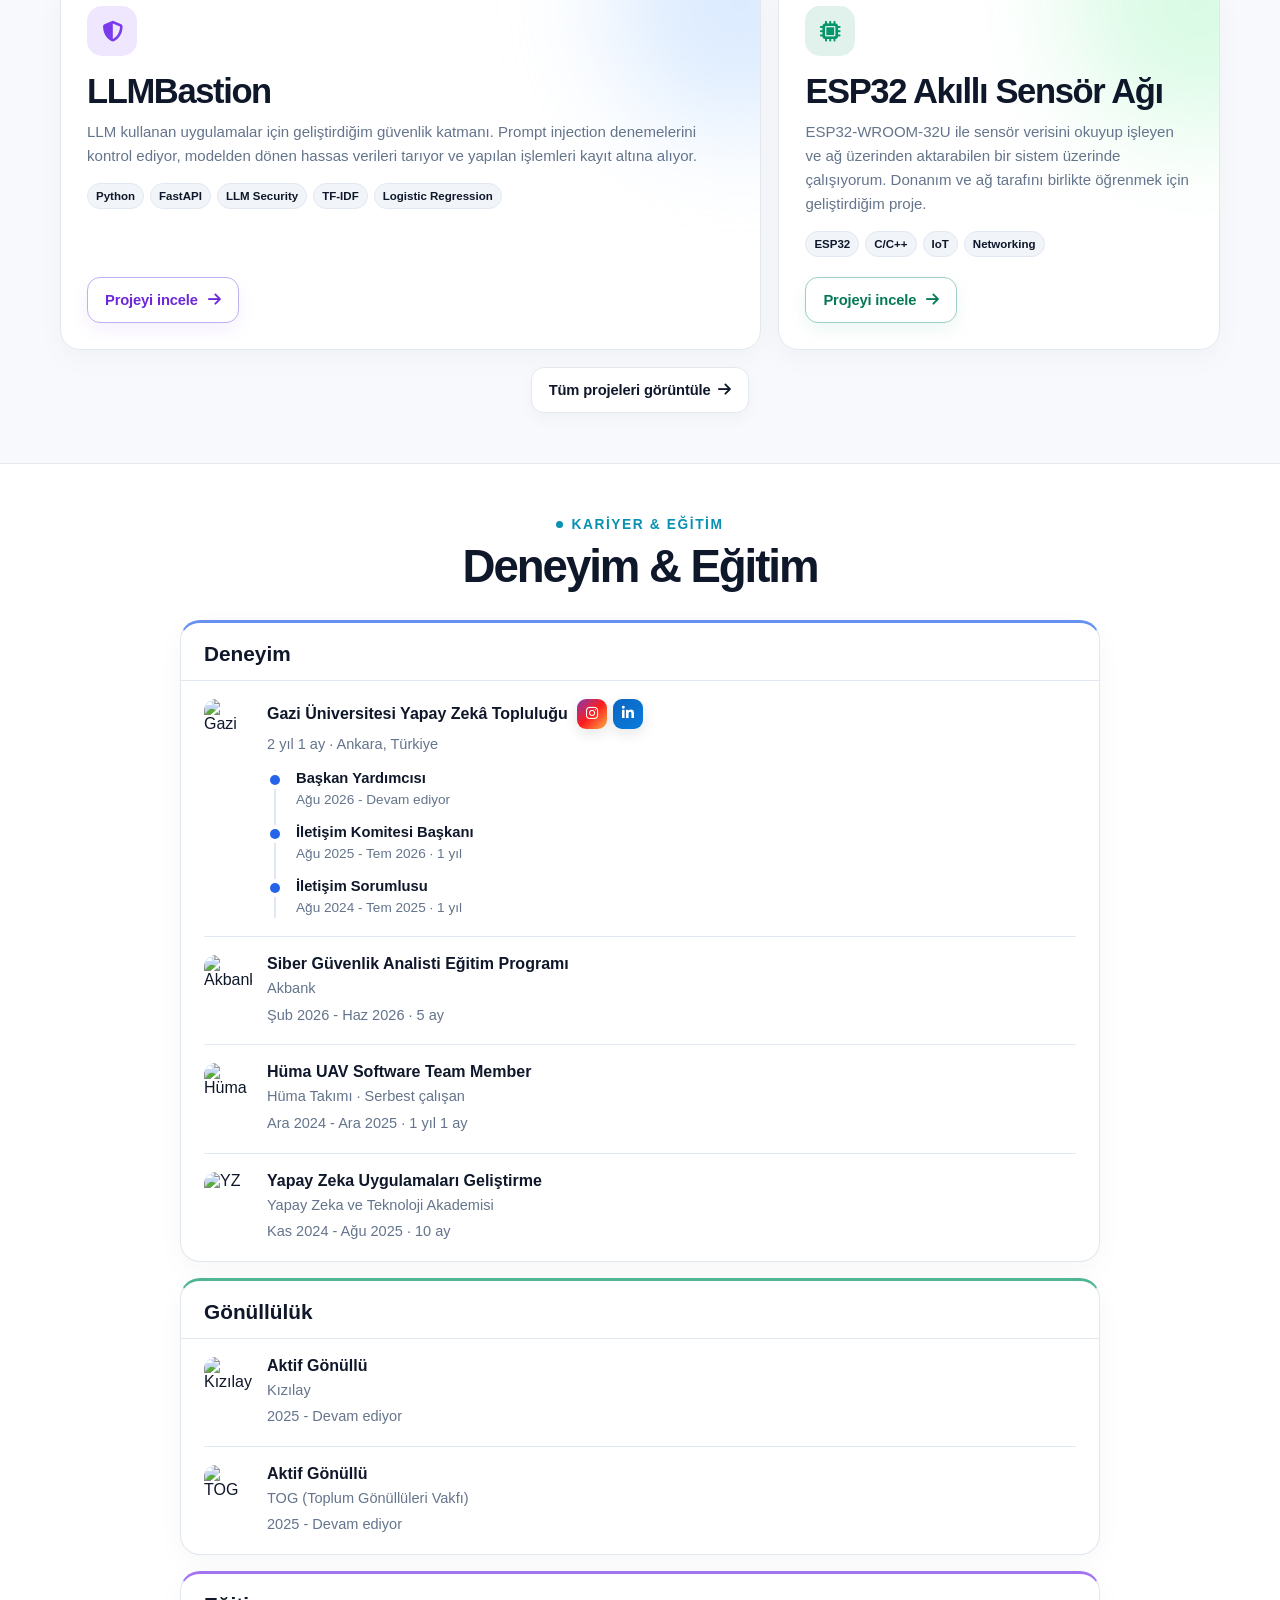
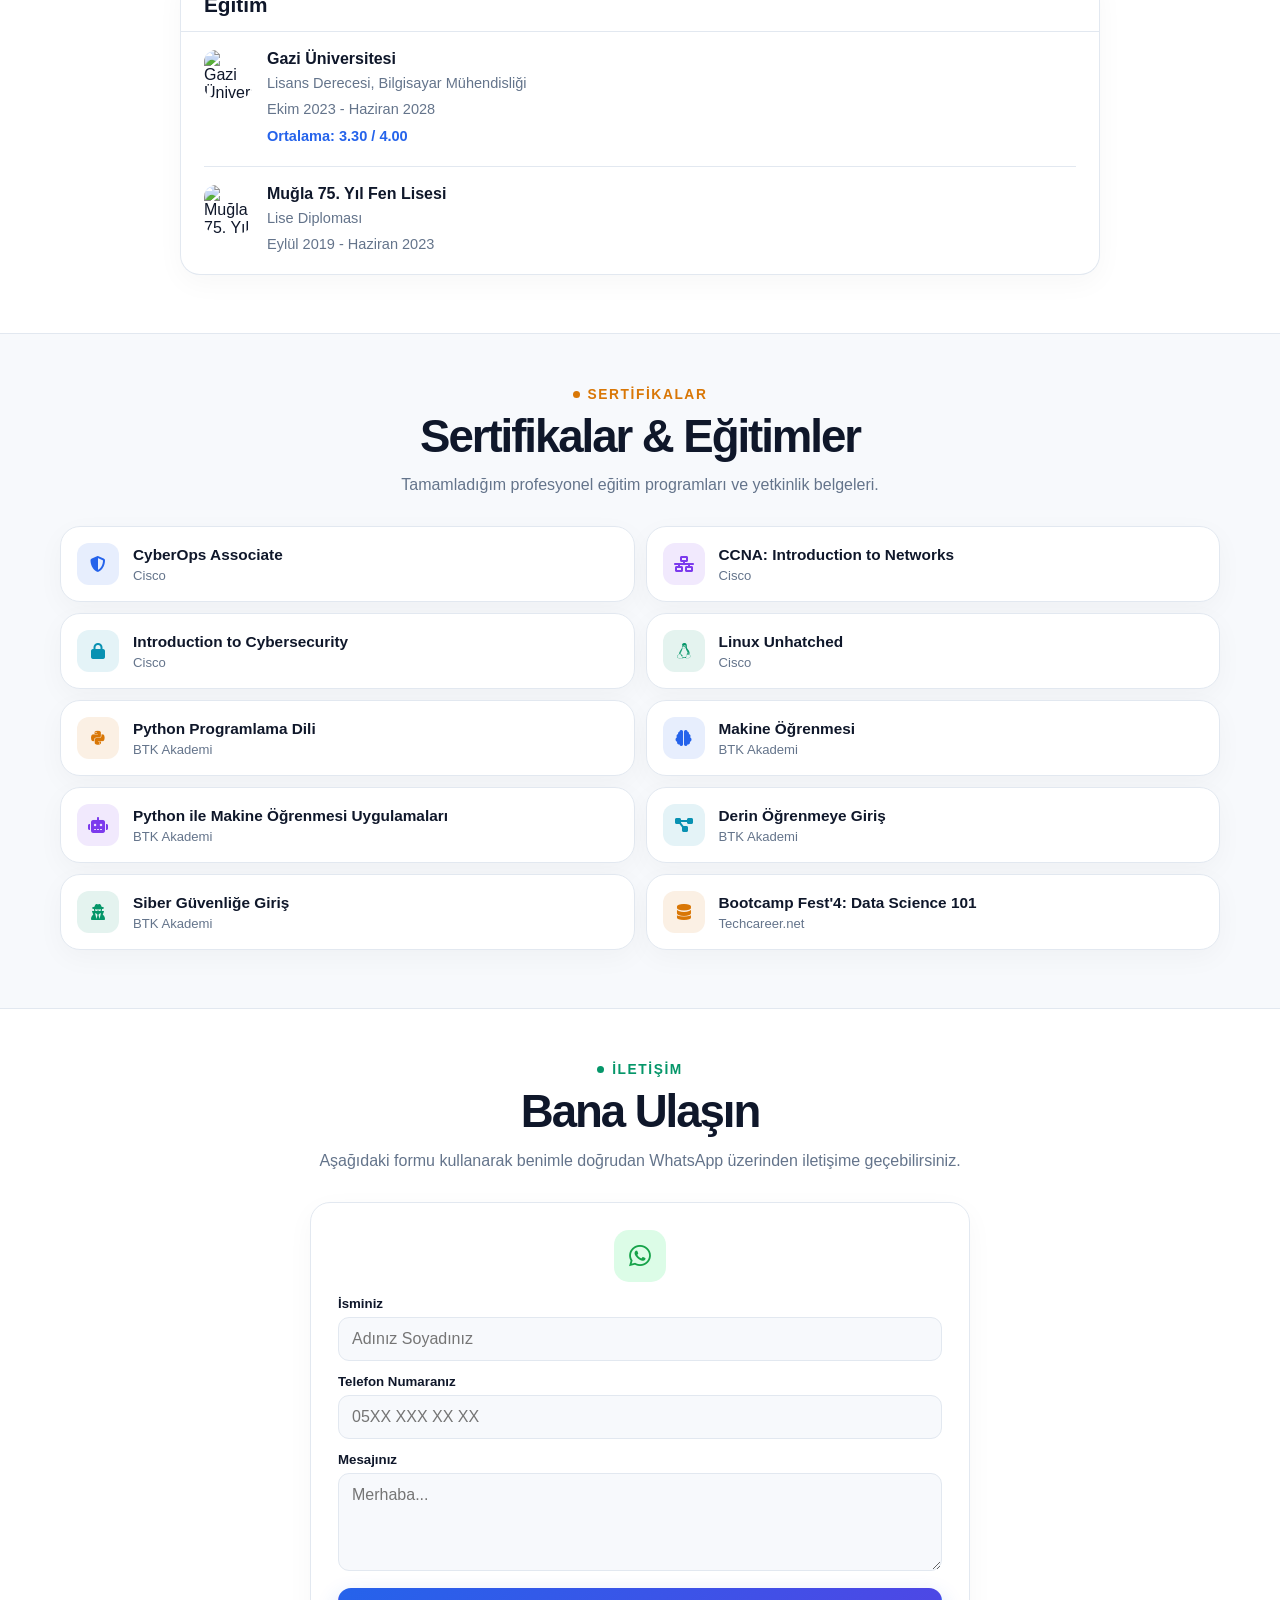
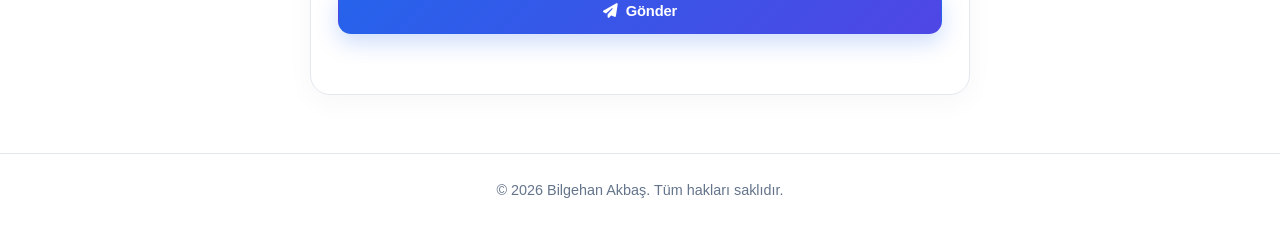
==== commit 265b5afb: "updated" ====
--- a/index.html
+++ b/index.html
@@ -1,899 +1,222 @@
-<!DOCTYPE html>
-<html lang="tr">
-<head>
-    <meta charset="UTF-8">
-    <meta name="viewport" content="width=device-width, initial-scale=1.0">
-    <title>Bilgehan Akbaş - Portfolyo</title>
-    <link rel="canonical" href="https://bilgehanakbas.github.io/">
-
-    <!-- Theme Color (Aydınlık ve Karanlık mod destekli) -->
-    <meta name="theme-color" content="#f8fafc" media="(prefers-color-scheme: light)">
-    <meta name="theme-color" content="#0f172a" media="(prefers-color-scheme: dark)">
-
-    <!-- Preconnect & DNS-Prefetch (Performans İyileştirmesi) -->
-    <link rel="preconnect" href="https://cdn.tailwindcss.com">
-    <link rel="dns-prefetch" href="https://cdn.tailwindcss.com">
-    <link rel="preconnect" href="https://cdnjs.cloudflare.com">
-    <link rel="dns-prefetch" href="https://cdnjs.cloudflare.com">
-    <link rel="preconnect" href="https://unpkg.com">
-    <link rel="dns-prefetch" href="https://unpkg.com">
-    <link rel="preconnect" href="https://ui-avatars.com">
-    <link rel="dns-prefetch" href="https://ui-avatars.com">
-    <link rel="preconnect" href="https://images.unsplash.com">
-    <link rel="dns-prefetch" href="https://images.unsplash.com">
-
-    <!-- Favicon (BA logolu, dosya gerektirmeyen SVG ikon) -->
-    <link rel="icon" type="image/svg+xml" href="data:image/svg+xml,%3Csvg xmlns='http://www.w3.org/2000/svg' viewBox='0 0 100 100'%3E%3Crect width='100' height='100' rx='20' fill='%232563eb'/%3E%3Ctext x='50' y='68' font-size='52' font-family='Arial, sans-serif' font-weight='900' fill='white' text-anchor='middle'%3EBA%3C/text%3E%3C/svg%3E">
-
-    <!-- Open Graph / Sosyal Medya Link Önizleme Etiketleri -->
-    <meta property="og:title" content="Bilgehan Akbaş - Portfolyo">
-    <meta property="og:description" content="Gazi Üniversitesi Bilgisayar Mühendisliği öğrencisi. Siber güvenlik, yapay zeka ve gömülü sistemler üzerine projeler.">
-    <meta property="og:image" content="https://ui-avatars.com/api/?name=Bilgehan+Akbas&size=512&background=2563eb&color=fff&bold=true&format=png">
-    <meta property="og:url" content="https://bilgehanakbas.github.io/">
-    <meta property="og:type" content="website">
-    
-    <meta name="twitter:card" content="summary_large_image">
-    <meta name="twitter:title" content="Bilgehan Akbaş - Portfolyo">
-    <meta name="twitter:description" content="Gazi Üniversitesi Bilgisayar Mühendisliği öğrencisi. Siber güvenlik, yapay zeka ve gömülü sistemler üzerine projeler.">
-    <meta name="twitter:image" content="https://ui-avatars.com/api/?name=Bilgehan+Akbas&size=512&background=2563eb&color=fff&bold=true&format=png">
-
-    <script src="https://cdn.tailwindcss.com"></script>
-    <link rel="stylesheet" href="https://cdnjs.cloudflare.com/ajax/libs/font-awesome/6.4.0/css/all.min.css">
-    <link href="https://unpkg.com/aos@2.3.1/dist/aos.css" rel="stylesheet">
-    <style>
-        html { scroll-behavior: smooth; }
-        body { background-color: #f8fafc; color: #334155; font-family: -apple-system, BlinkMacSystemFont, 'Segoe UI', Roboto, Helvetica, Arial, sans-serif; overflow-x: hidden; }
-        .text-gradient { background: linear-gradient(to right, #2563eb, #7c3aed); -webkit-background-clip: text; -webkit-text-fill-color: transparent; }
-        .typing-cursor { display: inline-block; margin-left: 2px; animation: blink 0.8s step-end infinite; color: #2563eb; }
-        @keyframes blink { 0%, 100% { opacity: 1; } 50% { opacity: 0; } }
-        .skill-bar { transition: width 1.4s cubic-bezier(0.22, 1, 0.36, 1); }
-        #chatWindow { transition: opacity 0.25s ease, transform 0.25s ease; }
-        #chatWindow.hidden-panel { opacity: 0; transform: translateY(16px) scale(0.98); pointer-events: none; position: absolute; }
-        .typing-dot { animation: typingBounce 1.2s infinite; }
-        .typing-dot:nth-child(2) { animation-delay: 0.2s; }
-        .typing-dot:nth-child(3) { animation-delay: 0.4s; }
-        @keyframes typingBounce { 0%, 60%, 100% { transform: translateY(0); opacity: 0.5; } 30% { transform: translateY(-4px); opacity: 1; } }
-        .chat-scroll::-webkit-scrollbar { width: 5px; }
-        .chat-scroll::-webkit-scrollbar-thumb { background: #cbd5e1; border-radius: 10px; }
-
-        /* Chatbot butonu küçük yukarı-aşağı zıplama animasyonu */
-        .chat-bounce { animation: chatBounce 2.2s ease-in-out infinite; }
-        .chat-bounce:hover { animation-play-state: paused; }
-        @keyframes chatBounce { 0%, 100% { transform: translateY(0); } 50% { transform: translateY(-6px); } }
-
-        /* Dil & Tema toggle */
-        .toggle-btn { display: inline-flex; align-items: center; justify-content: center; width: 38px; height: 38px; border-radius: 50%; border: 1.5px solid #cbd5e1; background: #fff; color: #475569; cursor: pointer; transition: all 0.25s ease; font-size: 15px; }
-        .toggle-btn:hover { border-color: #2563eb; color: #2563eb; background: #eff6ff; }
-        .toggle-btn:active { transform: scale(0.93); }
-
-        /* Dark mode */
-        body.dark { background-color: #0f172a; color: #cbd5e1; }
-        body.dark nav { background-color: rgba(15, 23, 42, 0.85) !important; border-color: #1e293b !important; }
-        body.dark .bg-white { background-color: #1e293b !important; }
-        body.dark .bg-slate-50 { background-color: #0f172a !important; }
-        body.dark .text-slate-900 { color: #f1f5f9 !important; }
-        body.dark .text-slate-800 { color: #e2e8f0 !important; }
-        body.dark .text-slate-700 { color: #cbd5e1 !important; }
-        body.dark .text-slate-600 { color: #94a3b8 !important; }
-        body.dark .text-slate-500 { color: #64748b !important; }
-        body.dark .border-slate-200 { border-color: #334155 !important; }
-        body.dark .border-slate-300 { border-color: #334155 !important; }
-        body.dark .bg-slate-100 { background-color: #1e293b !important; }
-        body.dark .bg-slate-200 { background-color: #334155 !important; }
-        body.dark .bg-blue-50 { background-color: #1e3a5f !important; }
-        body.dark .border-blue-100 { border-color: #1e40af !important; }
-        body.dark .bg-green-50 { background-color: #14532d !important; }
-        body.dark .border-green-100 { border-color: #15803d !important; }
-        body.dark .bg-blue-100 { background-color: #1e3a5f !important; }
-        body.dark .bg-purple-100 { background-color: #1e1040 !important; }
-        body.dark .bg-indigo-50\/30 { background-color: rgba(30, 20, 80, 0.3) !important; }
-        body.dark .hover\:shadow-md:hover { box-shadow: 0 4px 12px rgba(0,0,0,0.5) !important; }
-        body.dark .toggle-btn { background: #1e293b; border-color: #475569; color: #cbd5e1; }
-        body.dark .toggle-btn:hover { border-color: #3b82f6; color: #3b82f6; background: #1e3a5f; }
-        body.dark footer { background-color: #0f172a !important; border-color: #1e293b !important; }
-        body.dark hr { border-color: #334155 !important; }
-        body.dark .chat-scroll::-webkit-scrollbar-thumb { background: #475569; }
-        body.dark #chatMessages { background-color: #1e293b !important; }
-        body.dark #chatQuickReplies { background-color: #1e293b !important; }
-        body.dark #chatQuickReplies button { background-color: #0f172a; border-color: #334155; color: #cbd5e1; }
-        body.dark #chatQuickReplies button:hover { background-color: #1e3a5f; border-color: #3b82f6; }
-        body.dark #chatWindow { border-color: #334155; }
-        body.dark #chatWindow > div:last-child { background-color: #1e293b; border-color: #334155; }
-        body.dark #chatInput { background-color: #0f172a; border-color: #334155; color: #e2e8f0; }
-        body.dark #chatInput::placeholder { color: #64748b; }
-        body.dark .bg-blue-50\/50 { background-color: rgba(15, 30, 60, 0.5) !important; }
-        body.dark .bg-purple-100\/40 { background-color: rgba(30, 16, 64, 0.4) !important; }
-        body.dark .bg-green-50\/50 { background-color: rgba(20, 40, 20, 0.5) !important; }
-        body.dark .bg-white\/60 { background-color: rgba(30, 41, 59, 0.6) !important; }
-        body.dark .bg-white\/90 { background-color: rgba(30, 41, 59, 0.9) !important; }
-        body.dark .bg-white\/80 { background-color: rgba(15, 23, 42, 0.85) !important; }
-        body.dark #contactForm input { background-color: #0f172a; border-color: #334155; color: #e2e8f0; }
-        body.dark #contactForm textarea { background-color: #0f172a; border-color: #334155; color: #e2e8f0; }
-        body.dark #contactForm input::placeholder { color: #64748b; }
-        body.dark #contactForm textarea::placeholder { color: #64748b; }
-        body.dark #contactForm label { color: #cbd5e1; }
-        body.dark #mobileMenu { background-color: #1e293b; border-color: #334155; }
-        body.dark #mobileMenu a { color: #cbd5e1; }
-        body.dark #mobileMenu a:last-child { background-color: #2563eb; color: #fff; }
-        body.dark a.text-slate-600:hover { color: #60a5fa !important; }
-        body.dark a.text-slate-700:hover { color: #60a5fa !important; }
-        body.dark #mobileMenuBtn { color: #cbd5e1; }
-        body.dark .selection\:bg-blue-500::selection { background-color: #3b82f6; color: #fff; }
-    </style>
-</head>
-<body class="antialiased selection:bg-blue-500 selection:text-white relative">
-
-    <!-- "İçeriğe Geç" (Skip Link) - Erişilebilirlik -->
-    <a href="#hakkimda" class="absolute top-0 left-0 -translate-y-full focus:translate-y-0 bg-blue-600 text-white px-4 py-2 z-[100] transition-transform duration-300 rounded-br-md shadow-lg" data-lang="skip_link">İçeriğe geç</a>
-
-    <!-- Tema flaşını engelle -->
-    <script>
-    (function(){var t=localStorage.getItem('theme');if(t==='dark'){document.body.classList.add('dark');}})();
-    </script>
-
-    <!-- Chatbot Aç/Kapat (Minimize) Butonu -->
-    <button id="chatMinimizedBar" class="flex fixed bottom-6 right-6 z-50 bg-blue-600 text-white shadow-xl rounded-full pl-3 pr-5 py-2.5 items-center gap-2.5 hover:bg-blue-700 chat-bounce">
-        <div class="w-10 h-10 rounded-full bg-white/20 flex items-center justify-center overflow-hidden shrink-0">
-            <svg viewBox="0 0 100 100" class="w-full h-full" xmlns="http://www.w3.org/2000/svg">
-                <circle cx="50" cy="50" r="50" fill="#BFF0DD"/>
-                <path d="M0 100 C0 78 20 62 50 62 C80 62 100 78 100 100 Z" fill="#2563EB"/>
-                <path d="M50 60 C35 60 26 48 26 34 C26 18 36 10 50 10 C64 10 74 18 74 34 C74 48 65 60 50 60 Z" fill="#F4C6A0"/>
-                <path d="M26 32 C26 16 36 8 50 8 C64 8 74 16 74 32 C74 26 70 22 64 21 C62 27 56 26 56 20 C50 27 40 24 38 18 C33 21 27 25 26 32 Z" fill="#2B2320"/>
-                <path d="M50 60 C46 60 42 59 39 57 L39 62 C39 66 44 69 50 69 C56 69 61 66 61 62 L61 57 C58 59 54 60 50 60 Z" fill="#E3AD82"/>
-            </svg>
-        </div>
-        <div class="flex flex-col items-start leading-tight text-left">
-            <span class="text-sm font-semibold flex items-center gap-1.5">Bilgehan <span class="w-2 h-2 bg-green-400 rounded-full"></span></span>
-            <span class="text-xs text-blue-100">Bana mesaj at</span>
-        </div>
-    </button>
-
-    <!-- Chatbot Penceresi -->
-    <div id="chatWindow" class="hidden-panel fixed z-50 bottom-6 right-6 w-[85vw] max-w-[300px] bg-white rounded-2xl shadow-2xl border border-slate-200 flex flex-col overflow-hidden">
-        <div class="bg-blue-600 text-white px-4 py-3 flex items-center justify-between shrink-0">
-            <div class="flex items-center gap-2.5">
-                <div class="w-10 h-10 rounded-full bg-white/20 flex items-center justify-center overflow-hidden">
-                    <svg viewBox="0 0 100 100" class="w-full h-full" xmlns="http://www.w3.org/2000/svg">
-                        <circle cx="50" cy="50" r="50" fill="#BFF0DD"/>
-                        <path d="M0 100 C0 78 20 62 50 62 C80 62 100 78 100 100 Z" fill="#2563EB"/>
-                        <path d="M50 60 C35 60 26 48 26 34 C26 18 36 10 50 10 C64 10 74 18 74 34 C74 48 65 60 50 60 Z" fill="#F4C6A0"/>
-                        <path d="M26 32 C26 16 36 8 50 8 C64 8 74 16 74 32 C74 26 70 22 64 21 C62 27 56 26 56 20 C50 27 40 24 38 18 C33 21 27 25 26 32 Z" fill="#2B2320"/>
-                        <path d="M50 60 C46 60 42 59 39 57 L39 62 C39 66 44 69 50 69 C56 69 61 66 61 62 L61 57 C58 59 54 60 50 60 Z" fill="#E3AD82"/>
-                    </svg>
-                </div>
-                <div>
-                    <p class="font-bold leading-tight text-sm">Bilgehan Akbaş</p>
-                    <p class="text-xs text-blue-100 flex items-center gap-1"><span class="w-1.5 h-1.5 bg-green-400 rounded-full inline-block"></span> <span data-lang="online">çevrimiçi</span></p>
-                </div>
-            </div>
-            <button id="chatMinimize" class="text-white/80 hover:text-white text-sm"><i class="fas fa-chevron-down"></i></button>
-        </div>
-
-        <div id="chatMessages" class="chat-scroll flex-grow overflow-y-auto px-3 py-3 space-y-2.5 bg-slate-50 h-[300px] max-h-[50vh]"></div>
-
-        <div id="chatQuickReplies" class="px-3 pb-2 flex flex-wrap gap-1.5 shrink-0 bg-slate-50"></div>
-
-        <div class="border-t border-slate-200 p-2.5 flex items-center gap-2 shrink-0 bg-white">
-            <input id="chatInput" type="text" data-lang-placeholder="soru_sor" class="flex-grow bg-slate-100 border border-slate-200 rounded-full px-3.5 py-2 text-sm focus:outline-none focus:ring-2 focus:ring-blue-500" placeholder="Bir soru sor...">
-            <button id="sendChatBtn" class="w-9 h-9 bg-blue-600 hover:bg-blue-700 text-white rounded-full flex items-center justify-center">
-                <i class="fas fa-paper-plane text-xs"></i>
-            </button>
-        </div>
-    </div>
-
-    <!-- Navigasyon Çubuğu -->
-    <nav class="fixed w-full bg-white/80 backdrop-blur-md border-b border-slate-200 z-50 transition-all duration-300">
-        <div class="max-w-7xl mx-auto px-4 py-4 flex justify-between items-center">
-            <a href="index.html" class="text-2xl font-black text-slate-900 tracking-tighter">B<span class="text-blue-600">A</span>.</a>
-
-            <!-- Masaüstü menü -->
-            <div class="hidden md:flex items-center space-x-6 text-base font-medium">
-                <a href="#hakkimda" class="text-slate-600 hover:text-blue-600 transition" data-lang="nav_about">Hakkımda</a>
-                <a href="#sertifikalar" class="text-slate-600 hover:text-blue-600 transition" data-lang="nav_certs">Sertifikalar</a>
-                <a href="#deneyim" class="text-slate-600 hover:text-blue-600 transition" data-lang="nav_career">Kariyer & Eğitim</a>
-                <a href="#projeler" class="text-slate-600 hover:text-blue-600 transition" data-lang="nav_projects">Projeler</a>
-                <a href="#iletisim" class="bg-blue-600 text-white px-5 py-2.5 rounded-full hover:bg-blue-700 shadow-sm transition-all" data-lang="nav_contact">Bana Ulaşın</a>
-
-                <!-- Dil & Tema butonları -->
-                <div class="flex items-center gap-2 ml-2">
-                    <button id="langToggle" class="toggle-btn" title="TR / EN" aria-label="Dil değiştir">TR</button>
-                    <button id="themeToggle" class="toggle-btn" title="Aydınlık / Karanlık" aria-label="Tema değiştir"><i class="fas fa-moon"></i></button>
-                </div>
-            </div>
-
-            <!-- Mobil hamburger butonu -->
-            <button id="mobileMenuBtn" class="md:hidden text-slate-700 text-2xl" aria-label="Menüyü Aç/Kapat">
-                <i class="fas fa-bars"></i>
-            </button>
-        </div>
-
-        <!-- Mobil açılır menü -->
-        <div id="mobileMenu" class="hidden md:hidden bg-white border-t border-slate-200 px-4 py-4 space-y-3">
-            <a href="#hakkimda" class="block text-slate-700 font-medium py-2" data-lang="nav_about">Hakkımda</a>
-            <a href="#sertifikalar" class="block text-slate-700 font-medium py-2" data-lang="nav_certs">Sertifikalar</a>
-            <a href="#deneyim" class="block text-slate-700 font-medium py-2" data-lang="nav_career">Kariyer & Eğitim</a>
-            <a href="#projeler" class="block text-slate-700 font-medium py-2" data-lang="nav_projects">Projeler</a>
-            <a href="#iletisim" class="block bg-blue-600 text-white text-center py-3 rounded-full font-medium" data-lang="nav_contact">Bana Ulaşın</a>
-        </div>
-    </nav>
-
-    <!-- Hero Bölümü -->
-    <section class="min-h-screen flex flex-col items-center justify-center px-4 relative text-center pt-16">
-        <div class="absolute top-20 right-20 w-[500px] h-[500px] bg-blue-100 rounded-full blur-3xl -z-10 opacity-50"></div>
-        <div class="absolute bottom-20 left-20 w-[500px] h-[500px] bg-purple-100 rounded-full blur-3xl -z-10 opacity-50"></div>
-
-        <div class="max-w-4xl" data-aos="fade-up" data-aos-duration="1000">
-            <h2 class="text-blue-600 font-semibold tracking-wider uppercase mb-4 text-base" data-lang="hero_hi">Merhaba, Ben</h2>
-            <h1 class="text-5xl md:text-7xl font-extrabold text-slate-900 mb-6 tracking-tight">Bilgehan Akbaş</h1>
-            <p class="text-2xl md:text-3xl text-blue-600 font-bold mb-4 min-h-[44px] flex items-center justify-center">
-                <span id="typedText"></span><span class="typing-cursor">|</span>
-            </p>
-            <p class="text-2xl md:text-3xl text-slate-600 mb-6 font-medium">
-                <span class="text-gradient" data-lang="hero_university">Gazi Üniversitesi 3. Sınıf Bilgisayar Mühendisliği Öğrencisi</span>
-            </p>
-            <p class="text-lg md:text-xl text-slate-700 mb-10 leading-relaxed mx-auto" data-lang="hero_bio">
-                Yazılım ve donanımı bir arada düşünmeyi seviyorum. Bir yandan siber güvenlik ve ağ tarafına kafa yoruyorum, bir yandan da yapay zekâ ile görüntü işleme üzerine küçük projeler geliştiriyorum. Zaman zaman ESP32 ile de uğraşıp donanım tarafını da kaybetmemeye çalışıyorum. Kısacası öğrenmeyi seven, elimi kirletmekten çekinmeyen bir mühendislik öğrencisiyim.
-            </p>
-            
-            <div class="flex flex-wrap justify-center gap-5">
-                <a href="https://linkedin.com/in/bilgehan-akbas" target="_blank" rel="noopener noreferrer" title="LinkedIn" class="flex items-center justify-center w-14 h-14 rounded-full bg-white border border-slate-200 text-slate-600 hover:bg-blue-600 hover:text-white hover:border-transparent transition-all duration-300 shadow-sm">
-                    <i class="fab fa-linkedin-in text-2xl"></i>
-                </a>
-                <a href="https://github.com/BilgehanAkbas" target="_blank" rel="noopener noreferrer" title="GitHub" class="flex items-center justify-center w-14 h-14 rounded-full bg-white border border-slate-200 text-slate-600 hover:bg-slate-800 hover:text-white hover:border-transparent transition-all duration-300 shadow-sm">
-                    <i class="fab fa-github text-2xl"></i>
-                </a>
-                <a href="https://medium.com/@bilgehanakbas" target="_blank" rel="noopener noreferrer" title="Medium" class="flex items-center justify-center w-14 h-14 rounded-full bg-white border border-slate-200 text-slate-600 hover:bg-black hover:text-white hover:border-transparent transition-all duration-300 shadow-sm">
-                    <i class="fab fa-medium text-2xl"></i>
-                </a>
-                <a href="https://www.credly.com/users/bilgehan-akbas" target="_blank" rel="noopener noreferrer" title="Credly Rozetlerim" class="flex items-center justify-center w-14 h-14 rounded-full bg-white border border-slate-200 text-slate-600 hover:bg-orange-500 hover:text-white hover:border-transparent transition-all duration-300 shadow-sm">
-                    <i class="fas fa-certificate text-2xl"></i>
-                </a>
-                <a href="mailto:bilgehanakbas0@gmail.com" title="E-Posta Gönder" class="flex items-center justify-center w-14 h-14 rounded-full bg-white border border-slate-200 text-slate-600 hover:bg-red-500 hover:text-white hover:border-transparent transition-all duration-300 shadow-sm">
-                    <i class="fas fa-envelope text-2xl"></i>
-                </a>
-            </div>
-
-            <div class="mt-8">
-                <a href="cv.pdf" download class="inline-flex items-center gap-2 bg-slate-900 text-white px-6 py-3 rounded-full font-semibold hover:bg-slate-700 transition-all shadow-sm">
-                    <i class="fas fa-download"></i> <span data-lang="cv_download">CV İndir</span>
-                </a>
-            </div>
-        </div>
-    </section>
-
-    <!-- Hakkımda ve Teknolojiler -->
-    <section id="hakkimda" class="py-20 bg-white px-4 border-t border-slate-200 relative overflow-hidden">
-        <div class="absolute -left-32 top-20 w-[600px] h-[600px] bg-blue-50/50 rounded-full blur-3xl -z-10"></div>
-        <div class="absolute right-0 bottom-0 w-96 h-96 bg-indigo-50/30 rounded-full blur-3xl -z-10"></div>
-        
-        <div class="max-w-7xl mx-auto grid md:grid-cols-2 gap-16 items-start relative z-10">
-            <div data-aos="fade-up">
-                <h3 class="text-3xl font-bold text-slate-900 mb-6" data-lang="about_title">Hakkımda</h3>
-                <p class="text-slate-700 leading-relaxed mb-6 text-lg" data-lang="about_text1">
-                    Bilgisayar Mühendisliği 3. sınıf öğrencisi olarak akademik ve pratik serüvenime tüm hızımla devam ediyorum. Akbank Siber Güvenlik Analistliği eğitimimi başarıyla tamamlayıp defansif güvenlik bakış açımı sağlamlaştırdım. Aynı zamanda, okulumdaki Yapay Zekâ Topluluğu'nda Başkan Yardımcısı olarak harika bir ekiple beraber teknoloji odaklı etkinlikler koordine ediyorum.
-                </p>
-                <p class="text-slate-700 leading-relaxed text-lg" data-lang="about_text2">
-                    Bilgisayar başından kalktığımda beni yüksek ihtimalle kendi demlediğim kahvemi yudumlarken, fırlatma platformlarındaki son uzay teknolojilerini takip ederken veya taktiksel oyunların stratejilerini incelerken bulabilirsiniz. Gelecek hedefim ise bu teknik yetkinliğimi staj veya öğrenim hareketlilikleri ile Avrupa'ya taşıyarak vizyonumu küresel çapta genişletmek.
-                </p>
-            </div>
-            
-            <div data-aos="fade-up" data-aos-delay="200">
-                <h3 class="text-3xl font-bold text-slate-900 mb-6" data-lang="skills_title">Yetenekler & Teknolojiler</h3>
-                <div class="bg-white/60 backdrop-blur-sm border border-slate-200 rounded-xl p-6 shadow-sm space-y-5">
-
-                    <div>
-                        <div class="flex justify-between items-center mb-1.5">
-                            <span class="flex items-center gap-2 font-semibold text-slate-800"><i class="fab fa-python text-blue-600 w-6 text-center"></i> Python</span>
-                            <span class="text-sm font-semibold text-slate-500" data-lang="skill_mid">Orta</span>
-                        </div>
-                        <div class="w-full bg-slate-200 rounded-full h-2.5">
-                            <div class="skill-bar bg-blue-600 h-2.5 rounded-full" data-width="65" style="width:0%"></div>
-                        </div>
-                    </div>
-
-                    <div>
-                        <div class="flex justify-between items-center mb-1.5">
-                            <span class="flex items-center gap-2 font-semibold text-slate-800"><i class="fas fa-code text-purple-600 w-6 text-center"></i> C#</span>
-                            <span class="text-sm font-semibold text-slate-500" data-lang="skill_mid">Orta</span>
-                        </div>
-                        <div class="w-full bg-slate-200 rounded-full h-2.5">
-                            <div class="skill-bar bg-purple-600 h-2.5 rounded-full" data-width="55" style="width:0%"></div>
-                        </div>
-                    </div>
-
-                    <div>
-                        <div class="flex justify-between items-center mb-1.5">
-                            <span class="flex items-center gap-2 font-semibold text-slate-800"><i class="fab fa-java text-red-500 w-6 text-center"></i> Java</span>
-                            <span class="text-sm font-semibold text-slate-500" data-lang="skill_mid">Orta</span>
-                        </div>
-                        <div class="w-full bg-slate-200 rounded-full h-2.5">
-                            <div class="skill-bar bg-red-500 h-2.5 rounded-full" data-width="55" style="width:0%"></div>
-                        </div>
-                    </div>
-
-                    <div>
-                        <div class="flex justify-between items-center mb-1.5">
-                            <span class="flex items-center gap-2 font-semibold text-slate-800"><i class="fas fa-terminal text-slate-700 w-6 text-center"></i> C</span>
-                            <span class="text-sm font-semibold text-slate-500" data-lang="skill_mid">Orta</span>
-                        </div>
-                        <div class="w-full bg-slate-200 rounded-full h-2.5">
-                            <div class="skill-bar bg-slate-700 h-2.5 rounded-full" data-width="55" style="width:0%"></div>
-                        </div>
-                    </div>
-
-                    <div>
-                        <div class="flex justify-between items-center mb-1.5">
-                            <span class="flex items-center gap-2 font-semibold text-slate-800"><i class="fas fa-network-wired text-blue-500 w-6 text-center"></i> Ağ Yönetimi</span>
-                            <span class="text-sm font-semibold text-slate-500" data-lang="skill_mid">Orta</span>
-                        </div>
-                        <div class="w-full bg-slate-200 rounded-full h-2.5">
-                            <div class="skill-bar bg-blue-500 h-2.5 rounded-full" data-width="40" style="width:0%"></div>
-                        </div>
-                    </div>
-
-                    <div>
-                        <div class="flex justify-between items-center mb-1.5">
-                            <span class="flex items-center gap-2 font-semibold text-slate-800"><i class="fab fa-linux text-yellow-600 w-6 text-center"></i> Linux</span>
-                            <span class="text-sm font-semibold text-slate-500" data-lang="skill_beginner">Başlangıç</span>
-                        </div>
-                        <div class="w-full bg-slate-200 rounded-full h-2.5">
-                            <div class="skill-bar bg-yellow-600 h-2.5 rounded-full" data-width="27" style="width:0%"></div>
-                        </div>
-                    </div>
-
-                    <div>
-                        <div class="flex justify-between items-center mb-1.5">
-                            <span class="flex items-center gap-2 font-semibold text-slate-800"><i class="fas fa-microchip text-green-600 w-6 text-center"></i> ESP32</span>
-                            <span class="text-sm font-semibold text-slate-500" data-lang="skill_beginner">Başlangıç</span>
-                        </div>
-                        <div class="w-full bg-slate-200 rounded-full h-2.5">
-                            <div class="skill-bar bg-green-600 h-2.5 rounded-full" data-width="20" style="width:0%"></div>
-                        </div>
-                    </div>
-
-                </div>
-            </div>
-        </div>
-    </section>
-
-    <!-- Sertifikalar -->
-    <section id="sertifikalar" class="py-16 px-4 bg-slate-50 border-t border-slate-200 relative overflow-hidden">
-        <div class="max-w-7xl mx-auto relative z-10">
-            <div class="text-center mb-10" data-aos="fade-up">
-                <h3 class="text-3xl md:text-4xl font-bold text-slate-900 mb-3" data-lang="certs_title">Sertifikalar & Eğitimler</h3>
-                <p class="text-base text-slate-600" data-lang="certs_desc">Tamamladığım profesyonel eğitim programları ve yetkinlik belgeleri.</p>
-            </div>
-            
-            <div class="grid md:grid-cols-2 gap-3.5">
-                
-                <div class="bg-white border border-slate-200 p-4 rounded-lg shadow-sm hover:shadow-md hover:-translate-y-1 transition-all flex items-center gap-3" data-aos="fade-up" data-aos-delay="50">
-                    <div class="w-12 h-12 flex items-center justify-center shrink-0 bg-blue-50 rounded-md border border-blue-100">
-                        <i class="fas fa-shield-alt text-xl text-blue-600"></i>
-                    </div>
-                    <div>
-                        <h4 class="text-base font-bold text-slate-900 leading-tight">CyberOps Associate</h4>
-                        <p class="text-xs font-semibold text-blue-600 mt-1">Cisco</p>
-                    </div>
-                </div>
-
-                <div class="bg-white border border-slate-200 p-4 rounded-lg shadow-sm hover:shadow-md hover:-translate-y-1 transition-all flex items-center gap-3" data-aos="fade-up" data-aos-delay="100">
-                    <div class="w-12 h-12 flex items-center justify-center shrink-0 bg-blue-50 rounded-md border border-blue-100">
-                        <i class="fas fa-network-wired text-xl text-blue-600"></i>
-                    </div>
-                    <div>
-                        <h4 class="text-base font-bold text-slate-900 leading-tight">CCNA: Introduction to Networks</h4>
-                        <p class="text-xs font-semibold text-blue-600 mt-1">Cisco</p>
-                    </div>
-                </div>
-
-                <div class="bg-white border border-slate-200 p-4 rounded-lg shadow-sm hover:shadow-md hover:-translate-y-1 transition-all flex items-center gap-3" data-aos="fade-up" data-aos-delay="150">
-                    <div class="w-12 h-12 flex items-center justify-center shrink-0 bg-blue-50 rounded-md border border-blue-100">
-                        <i class="fas fa-lock text-xl text-blue-600"></i>
-                    </div>
-                    <div>
-                        <h4 class="text-base font-bold text-slate-900 leading-tight">Introduction to Cybersecurity</h4>
-                        <p class="text-xs font-semibold text-blue-600 mt-1">Cisco</p>
-                    </div>
-                </div>
-
-                <div class="bg-white border border-slate-200 p-4 rounded-lg shadow-sm hover:shadow-md hover:-translate-y-1 transition-all flex items-center gap-3" data-aos="fade-up" data-aos-delay="200">
-                    <div class="w-12 h-12 flex items-center justify-center shrink-0 bg-blue-50 rounded-md border border-blue-100">
-                        <i class="fab fa-linux text-xl text-blue-600"></i>
-                    </div>
-                    <div>
-                        <h4 class="text-base font-bold text-slate-900 leading-tight">Linux Unhatched</h4>
-                        <p class="text-xs font-semibold text-blue-600 mt-1">Cisco</p>
-                    </div>
-                </div>
-
-                <div class="bg-white border border-slate-200 p-4 rounded-lg shadow-sm hover:shadow-md hover:-translate-y-1 transition-all flex items-center gap-3" data-aos="fade-up" data-aos-delay="250">
-                    <div class="w-12 h-12 flex items-center justify-center shrink-0 bg-slate-100 rounded-md border border-slate-200">
-                        <i class="fab fa-python text-xl text-slate-700"></i>
-                    </div>
-                    <div>
-                        <h4 class="text-base font-bold text-slate-900 leading-tight" data-lang="cert_python">Python Programlama Dili</h4>
-                        <p class="text-xs font-semibold text-slate-500 mt-1">BTK Akademi</p>
-                    </div>
-                </div>
-
-                <div class="bg-white border border-slate-200 p-4 rounded-lg shadow-sm hover:shadow-md hover:-translate-y-1 transition-all flex items-center gap-3" data-aos="fade-up" data-aos-delay="300">
-                    <div class="w-12 h-12 flex items-center justify-center shrink-0 bg-slate-100 rounded-md border border-slate-200">
-                        <i class="fas fa-brain text-xl text-slate-700"></i>
-                    </div>
-                    <div>
-                        <h4 class="text-base font-bold text-slate-900 leading-tight" data-lang="cert_ml">Makine Öğrenmesi</h4>
-                        <p class="text-xs font-semibold text-slate-500 mt-1">BTK Akademi</p>
-                    </div>
-                </div>
-
-                <div class="bg-white border border-slate-200 p-4 rounded-lg shadow-sm hover:shadow-md hover:-translate-y-1 transition-all flex items-center gap-3" data-aos="fade-up" data-aos-delay="350">
-                    <div class="w-12 h-12 flex items-center justify-center shrink-0 bg-slate-100 rounded-md border border-slate-200">
-                        <i class="fas fa-robot text-xl text-slate-700"></i>
-                    </div>
-                    <div>
-                        <h4 class="text-base font-bold text-slate-900 leading-tight" data-lang="cert_ml_python">Python ile Makine Öğrenmesi Uygulamaları</h4>
-                        <p class="text-xs font-semibold text-slate-500 mt-1">BTK Akademi</p>
-                    </div>
-                </div>
-
-                <div class="bg-white border border-slate-200 p-4 rounded-lg shadow-sm hover:shadow-md hover:-translate-y-1 transition-all flex items-center gap-3" data-aos="fade-up" data-aos-delay="400">
-                    <div class="w-12 h-12 flex items-center justify-center shrink-0 bg-slate-100 rounded-md border border-slate-200">
-                        <i class="fas fa-project-diagram text-xl text-slate-700"></i>
-                    </div>
-                    <div>
-                        <h4 class="text-base font-bold text-slate-900 leading-tight" data-lang="cert_deep">Derin Öğrenmeye Giriş</h4>
-                        <p class="text-xs font-semibold text-slate-500 mt-1">BTK Akademi</p>
-                    </div>
-                </div>
-
-                <div class="bg-white border border-slate-200 p-4 rounded-lg shadow-sm hover:shadow-md hover:-translate-y-1 transition-all flex items-center gap-3" data-aos="fade-up" data-aos-delay="450">
-                    <div class="w-12 h-12 flex items-center justify-center shrink-0 bg-slate-100 rounded-md border border-slate-200">
-                        <i class="fas fa-user-secret text-xl text-slate-700"></i>
-                    </div>
-                    <div>
-                        <h4 class="text-base font-bold text-slate-900 leading-tight" data-lang="cert_security">Siber Güvenliğe Giriş</h4>
-                        <p class="text-xs font-semibold text-slate-500 mt-1">BTK Akademi</p>
-                    </div>
-                </div>
-
-                <div class="bg-white border border-slate-200 p-4 rounded-lg shadow-sm hover:shadow-md hover:-translate-y-1 transition-all flex items-center gap-3" data-aos="fade-up" data-aos-delay="500">
-                    <div class="w-12 h-12 flex items-center justify-center shrink-0 bg-green-50 rounded-md border border-green-100">
-                        <i class="fas fa-database text-xl text-green-600"></i>
-                    </div>
-                    <div>
-                        <h4 class="text-base font-bold text-slate-900 leading-tight" data-lang="cert_ds">Bootcamp Fest'4: Data Science 101</h4>
-                        <p class="text-xs font-semibold text-green-600 mt-1">Techcareer.net</p>
-                    </div>
-                </div>
-
-            </div>
-        </div>
-    </section>
-
-    <!-- Kariyer, Gönüllülük ve Eğitim -->
-    <section id="deneyim" class="py-20 px-4 bg-white border-t border-slate-200 relative overflow-hidden">
-        <div class="absolute -right-40 top-1/4 w-[600px] h-[600px] bg-purple-100/40 rounded-full blur-3xl -z-10"></div>
-        
-        <div class="max-w-5xl mx-auto relative z-10">
-            
-            <!-- 1. Deneyim -->
-            <div class="bg-white border border-slate-300 rounded-lg shadow-sm mb-12" data-aos="fade-up">
-                <div class="p-6 pb-2 border-b border-slate-100 mb-2">
-                    <h3 class="text-2xl font-bold text-slate-900" data-lang="exp_title">Deneyim</h3>
-                </div>
-
-                <div class="px-6 pb-6">
-                    <div class="flex items-start gap-4 py-5" data-aos="fade-right" data-aos-delay="50">
-                        <div class="w-14 h-14 shrink-0"><img width="56" height="56" src="https://ui-avatars.com/api/?name=G&background=e0f2fe&color=0284c7&rounded=true&font-size=0.6" alt="Gazi Logo" class="w-full h-full object-cover"></div>
-                        <div class="flex-grow">
-                            <div class="flex items-center">
-                                <h4 class="text-lg font-bold text-slate-900 leading-tight" data-lang="exp_gazi_title">Gazi Üniversitesi Yapay Zekâ Topluluğu</h4>
-                                <a href="https://www.instagram.com/gaziyapayzeka/" target="_blank" rel="noopener noreferrer" title="Topluluk Instagram Sayfası" class="inline-flex items-center justify-center w-7 h-7 bg-gradient-to-tr from-purple-600 to-pink-500 text-white rounded-md hover:scale-110 hover:shadow-md transition-all ml-3">
-                                    <i class="fab fa-instagram text-sm"></i>
-                                </a>
-                            </div>
-                            <p class="text-base text-slate-700 mt-1">2 yıl 1 ay</p>
-                            <p class="text-base text-slate-500 mb-4">Ankara, Türkiye</p>
-
-                            <div class="relative border-l-2 border-slate-200 ml-2 mt-2 space-y-6 pb-1">
-                                <div class="relative pl-6">
-                                    <span class="absolute -left-[9px] top-1.5 w-4 h-4 bg-slate-400 rounded-full border-4 border-white"></span>
-                                    <h5 class="text-base font-bold text-slate-900 leading-tight" data-lang="exp_vice">Başkan Yardımcısı</h5>
-                                    <p class="text-base text-slate-500 mt-1" data-lang="exp_vice_date">Ağu 2026 - Devam ediyor</p>
-                                </div>
-                                <div class="relative pl-6">
-                                    <span class="absolute -left-[9px] top-1.5 w-4 h-4 bg-slate-400 rounded-full border-4 border-white"></span>
-                                    <h5 class="text-base font-bold text-slate-900 leading-tight" data-lang="exp_comm">İletişim Komitesi Başkanı</h5>
-                                    <p class="text-base text-slate-500 mt-1">Ağu 2025 - Tem 2026 · 1 yıl</p>
-                                </div>
-                                <div class="relative pl-6">
-                                    <span class="absolute -left-[9px] top-1.5 w-4 h-4 bg-slate-400 rounded-full border-4 border-white"></span>
-                                    <h5 class="text-base font-bold text-slate-900 leading-tight" data-lang="exp_comm_officer">İletişim Sorumlusu</h5>
-                                    <p class="text-base text-slate-500 mt-1">Ağu 2024 - Tem 2025 · 1 yıl</p>
-                                </div>
-                            </div>
-                        </div>
-                    </div>
-                    <hr class="border-slate-200 my-2">
-                    <div class="flex items-start gap-4 py-5" data-aos="fade-right" data-aos-delay="100">
-                        <div class="w-14 h-14 flex items-center justify-center shrink-0"><img width="48" height="48" src="https://ui-avatars.com/api/?name=Ak&background=fee2e2&color=dc2626&rounded=false&font-size=0.5" alt="Akbank" class="w-12 h-12 object-cover rounded-md"></div>
-                        <div class="flex-grow">
-                            <h4 class="text-lg font-bold text-slate-900 leading-tight" data-lang="exp_akbank">Siber Güvenlik Analisti Eğitim Programı</h4>
-                            <p class="text-base text-slate-800 mt-1">Akbank</p>
-                            <p class="text-base text-slate-500 mt-1">Şub 2026 - Haz 2026 · 5 ay</p>
-                        </div>
-                    </div>
-                    <hr class="border-slate-200 my-2">
-                    <div class="flex items-start gap-4 py-5" data-aos="fade-right" data-aos-delay="150">
-                        <div class="w-14 h-14 flex items-center justify-center shrink-0"><img width="48" height="48" src="https://ui-avatars.com/api/?name=HÜ&background=f1f5f9&color=334155&rounded=false&font-size=0.4" alt="Hüma" class="w-12 h-12 object-cover rounded-md"></div>
-                        <div class="flex-grow">
-                            <h4 class="text-lg font-bold text-slate-900 leading-tight">Hüma UAV Software Team Member</h4>
-                            <p class="text-base text-slate-800 mt-1">Hüma Takımı · Serbest çalışan</p>
-                            <p class="text-base text-slate-500 mt-1">Ara 2024 - Ara 2025 · 1 yıl 1 ay</p>
-                        </div>
-                    </div>
-                    <hr class="border-slate-200 my-2">
-                    <div class="flex items-start gap-4 py-5" data-aos="fade-right" data-aos-delay="200">
-                        <div class="w-14 h-14 flex items-center justify-center shrink-0"><img width="48" height="48" src="https://ui-avatars.com/api/?name=YZ&background=dbeafe&color=2563eb&rounded=false&font-size=0.4" alt="YZ" class="w-12 h-12 object-cover rounded-md"></div>
-                        <div class="flex-grow">
-                            <h4 class="text-lg font-bold text-slate-900 leading-tight" data-lang="exp_ai">Yapay Zeka Uygulamaları Geliştirme</h4>
-                            <p class="text-base text-slate-800 mt-1">Yapay Zeka ve Teknoloji Akademisi</p>
-                            <p class="text-base text-slate-500 mt-1">Kas 2024 - Ağu 2025 · 10 ay</p>
-                        </div>
-                    </div>
-                </div>
-            </div>
-
-            <!-- 2. Gönüllülük -->
-            <div class="bg-white border border-slate-300 rounded-lg shadow-sm mb-12" data-aos="fade-up">
-                <div class="p-6 pb-2 border-b border-slate-100 mb-2">
-                    <h3 class="text-2xl font-bold text-slate-900" data-lang="vol_title">Gönüllülük</h3>
-                </div>
-                <div class="px-6 pb-6">
-                    <div class="flex items-start gap-4 py-5" data-aos="fade-right" data-aos-delay="50">
-                        <div class="w-14 h-14 shrink-0"><img width="48" height="48" src="https://ui-avatars.com/api/?name=K&background=fee2e2&color=dc2626&rounded=md&font-size=0.6" alt="Kızılay" class="w-12 h-12 object-cover rounded-md"></div>
-                        <div class="flex-grow">
-                            <h4 class="text-lg font-bold text-slate-900 leading-tight" data-lang="vol_active">Aktif Gönüllü</h4>
-                            <p class="text-base text-slate-800 mt-1">Kızılay</p>
-                            <p class="text-base text-slate-500 mt-1">2025 - Devam ediyor</p>
-                        </div>
-                    </div>
-                    <hr class="border-slate-200 my-2">
-                    <div class="flex items-start gap-4 py-5" data-aos="fade-right" data-aos-delay="100">
-                        <div class="w-14 h-14 shrink-0"><img width="48" height="48" src="https://ui-avatars.com/api/?name=TOG&background=dcfce3&color=16a34a&rounded=md&font-size=0.4" alt="TOG" class="w-12 h-12 object-cover rounded-md"></div>
-                        <div class="flex-grow">
-                            <h4 class="text-lg font-bold text-slate-900 leading-tight" data-lang="vol_active">Aktif Gönüllü</h4>
-                            <p class="text-base text-slate-800 mt-1">TOG (Toplum Gönüllüleri Vakfı)</p>
-                            <p class="text-base text-slate-500 mt-1">2025 - Devam ediyor</p>
-                        </div>
-                    </div>
-                </div>
-            </div>
-
-            <!-- 3. Eğitim -->
-            <div class="bg-white border border-slate-300 rounded-lg shadow-sm mb-12" data-aos="fade-up">
-                <div class="p-6 pb-2 border-b border-slate-100 mb-2">
-                    <h3 class="text-2xl font-bold text-slate-900" data-lang="edu_title">Eğitim</h3>
-                </div>
-                <div class="px-6 pb-6">
-                    <div class="flex items-start gap-4 py-5" data-aos="fade-right" data-aos-delay="50">
-                        <div class="w-14 h-14 shrink-0">
-                            <img width="48" height="48" src="https://ui-avatars.com/api/?name=GÜ&background=f3e8ff&color=9333ea&rounded=false&font-size=0.5" alt="Gazi Üniversitesi" class="w-12 h-12 object-cover rounded-md">
-                        </div>
-                        <div class="flex-grow">
-                            <h4 class="text-lg font-bold text-slate-900 leading-tight">Gazi Üniversitesi</h4>
-                            <p class="text-base text-slate-800 mt-1" data-lang="edu_bs">Lisans Derecesi, Bilgisayar Mühendisliği</p>
-                            <p class="text-base text-slate-500 mt-1">Ekim 2023 - Haziran 2028</p>
-                            <p class="text-sm font-semibold text-blue-600 mt-1">Ortalama: 3.30 / 4.00</p>
-                        </div>
-                    </div>
-                    <hr class="border-slate-200 my-2">
-                    <div class="flex items-start gap-4 py-5" data-aos="fade-right" data-aos-delay="100">
-                        <div class="w-14 h-14 shrink-0">
-                            <img width="48" height="48" src="https://ui-avatars.com/api/?name=75&background=fef3c7&color=d97706&rounded=false&font-size=0.5" alt="Lise" class="w-12 h-12 object-cover rounded-md">
-                        </div>
-                        <div class="flex-grow">
-                            <h4 class="text-lg font-bold text-slate-900 leading-tight">Muğla 75. Yıl Fen Lisesi</h4>
-                            <p class="text-base text-slate-800 mt-1" data-lang="edu_hs">Lise Diploması</p>
-                            <p class="text-base text-slate-500 mt-1">Eylül 2019 - Haziran 2023</p>
-                        </div>
-                    </div>
-                </div>
-            </div>
-
-        </div>
-    </section>
-     
-
-
-
-
-
-
-
-
-
-    
- 
-    <!-- İletişim -->
-    <section id="iletisim" class="py-20 px-4 bg-white border-t border-slate-200 relative overflow-hidden">
-        <div class="absolute left-1/2 top-1/2 -translate-x-1/2 -translate-y-1/2 w-[800px] h-[800px] bg-green-50/50 rounded-full blur-3xl -z-10"></div>
-        
-        <div class="max-w-xl mx-auto bg-white/90 backdrop-blur-md p-8 rounded-xl border border-slate-200 shadow-sm relative z-10" data-aos="flip-up">
-            <div class="text-center mb-6">
-                <i class="fab fa-whatsapp text-4xl text-green-500 mb-3"></i>
-                <h3 class="text-2xl font-bold text-slate-900 mb-2" data-lang="contact_title">Bana Ulaşın</h3>
-                <p class="text-slate-600 text-base" data-lang="contact_desc">Aşağıdaki formu kullanarak benimle doğrudan WhatsApp üzerinden iletişime geçebilirsiniz.</p>
-            </div>
-            
-            <form id="contactForm" class="space-y-4">
-                
-                <!-- Honeypot Alanı (Bot ve Spam koruması için gizli) -->
-                <div style="display:none;" aria-hidden="true">
-                    <label for="honeypot_field">Lütfen bu alanı boş bırakın (Bot Kontrolü)</label>
-                    <input type="text" id="honeypot_field" name="honeypot_field" tabindex="-1" autocomplete="off">
-                </div>
-
-                <div>
-                    <label class="block text-slate-700 font-semibold mb-1 text-sm" data-lang="contact_name">İsminiz</label>
-                    <input type="text" id="senderName" autocomplete="name" class="w-full bg-slate-50/50 border border-slate-300 rounded-md px-4 py-3 text-slate-900 text-base focus:outline-none focus:ring-2 focus:ring-blue-500 transition-all" placeholder="Adınız Soyadınız" required>
-                </div>
-                <div>
-                    <label class="block text-slate-700 font-semibold mb-1 text-sm" data-lang="contact_phone">Telefon Numaranız</label>
-                    <input type="tel" id="senderPhone" autocomplete="tel" class="w-full bg-slate-50/50 border border-slate-300 rounded-md px-4 py-3 text-slate-900 text-base focus:outline-none focus:ring-2 focus:ring-blue-500 transition-all" placeholder="05XX XXX XX XX" required>
-                </div>
-                <div>
-                    <label class="block text-slate-700 font-semibold mb-1 text-sm" data-lang="contact_msg">Mesajınız</label>
-                    <textarea rows="4" id="senderMessage" class="w-full bg-slate-50/50 border border-slate-300 rounded-md px-4 py-3 text-slate-900 text-base focus:outline-none focus:ring-2 focus:ring-blue-500 transition-all resize-none" placeholder="Merhaba..." required></textarea>
-                </div>
-                <button type="submit" id="contactSubmitBtn" class="w-full bg-blue-600 hover:bg-blue-700 text-white font-bold py-3.5 px-4 rounded-md shadow-sm transition-all duration-200 flex justify-center items-center gap-2 text-base">
-                    <i class="fas fa-paper-plane"></i> <span data-lang="contact_send">Gönder</span>
-                </button>
-                <p id="contactStatus" class="text-center text-sm mt-1"></p>
-            </form>
-        </div>
-    </section>
-
-    <!-- Footer -->
-    <footer class="py-10 text-center text-slate-500 text-base border-t border-slate-200 bg-white relative z-10">
-        <p>&copy; 2026 Bilgehan Akbaş. <span data-lang="footer_rights">Tüm hakları saklıdır.</span></p>
-    </footer>
-    
-    <script src="https://unpkg.com/aos@2.3.1/dist/aos.js"></script>
-    <script>AOS.init({ once: true, offset: 50 });</script>
- 
-    <!-- Dil sistemi -->
-    <script>
-        const LANG = {
-            tr: {
-                online: "çevrimiçi",
-                nav_about: "Hakkımda", nav_certs: "Sertifikalar", nav_career: "Kariyer & Eğitim", nav_projects: "Projeler", nav_contact: "Bana Ulaşın",
-                hero_hi: "Merhaba, Ben", hero_university: "Gazi Üniversitesi 3. Sınıf Bilgisayar Mühendisliği Öğrencisi",
-                hero_bio: "Yazılım ve donanımı bir arada düşünmeyi seviyorum. Bir yandan siber güvenlik ve ağ tarafına kafa yoruyorum, bir yandan da yapay zekâ ile görüntü işleme üzerine küçük projeler geliştiriyorum. Zaman zaman ESP32 ile de uğraşıp donanım tarafını da kaybetmemeye çalışıyorum. Kısacası öğrenmeyi seven, elimi kirletmekten çekinmeyen bir mühendislik öğrencisiyim.",
-                cv_download: "CV İndir",
-                about_title: "Hakkımda",
-                about_text1: "Bilgisayar Mühendisliği 3. sınıf öğrencisi olarak akademik ve pratik serüvenime tüm hızımla devam ediyorum. Akbank Siber Güvenlik Analistliği eğitimimi başarıyla tamamlayıp defansif güvenlik bakış açımı sağlamlaştırdım. Aynı zamanda, okulumdaki Yapay Zekâ Topluluğu'nda Başkan Yardımcısı olarak harika bir ekiple beraber teknoloji odaklı etkinlikler koordine ediyorum.",
-                about_text2: "Bilgisayar başından kalktığımda beni yüksek ihtimalle kendi demlediğim kahvemi yudumlarken, fırlatma platformlarındaki son uzay teknolojilerini takip ederken veya taktiksel oyunların stratejilerini incelerken bulabilirsiniz. Gelecek hedefim ise bu teknik yetkinliğimi staj veya öğrenim hareketlilikleri ile Avrupa'ya taşıyarak vizyonumu küresel çapta genişletmek.",
-                skills_title: "Yetenekler & Teknolojiler", skill_mid: "Orta", skill_beginner: "Başlangıç",
-                certs_title: "Sertifikalar & Eğitimler", certs_desc: "Tamamladığım profesyonel eğitim programları ve yetkinlik belgeleri.",
-                cert_python: "Python Programlama Dili", cert_ml: "Makine Öğrenmesi", cert_ml_python: "Python ile Makine Öğrenmesi Uygulamaları", cert_deep: "Derin Öğrenmeye Giriş", cert_security: "Siber Güvenliğe Giriş", cert_ds: "Bootcamp Fest'4: Data Science 101",
-                exp_title: "Deneyim", exp_gazi_title: "Gazi Üniversitesi Yapay Zekâ Topluluğu", exp_vice: "Başkan Yardımcısı", exp_vice_date: "Ağu 2026 - Devam ediyor", exp_comm: "İletişim Komitesi Başkanı", exp_comm_officer: "İletişim Sorumlusu", exp_akbank: "Siber Güvenlik Analisti Eğitim Programı", exp_ai: "Yapay Zeka Uygulamaları Geliştirme",
-                vol_title: "Gönüllülük", vol_active: "Aktif Gönüllü",
-                edu_title: "Eğitim", edu_bs: "Lisans Derecesi, Bilgisayar Mühendisliği", edu_hs: "Lise Diploması",
-                projects_title: "Projeler", proj_dev: "Geliştiriliyor", proj_smart_role: "Yapay Zeka Geliştiricisi", proj_smart_desc: "Kütüphane doluluk oranlarını otomatik bir şekilde takip etme yeteneğine sahip sistem.", proj_todo_desc: "Görevlerin oluşturulabildiği, notların kaydedildiği ve sohbet yönetilen web uygulaması.", proj_mobius_role: "Oyun & WebGL Motoru", proj_mobius_desc: "Non-Euclidean topolojiye sahip, standart kuralları tek yüzeyli bir uzaya taşıyan satranç varyantı.", proj_esp32_title: "Akıllı Sensör (ESP32)", proj_esp32_role: "Gömülü Sistemler & Donanım", proj_esp32_desc: "ESP32-WROOM-32U modülü ve harici anten destekli uçtan uca ağ entegrasyonu projesi.",
-                contact_title: "Bana Ulaşın", contact_desc: "Aşağıdaki formu kullanarak benimle doğrudan WhatsApp üzerinden iletişime geçebilirsiniz.", contact_name: "İsminiz", contact_phone: "Telefon Numaranız", contact_msg: "Mesajınız", contact_send: "Gönder",
-                footer_rights: "Tüm hakları saklıdır.", chat_placeholder: "Bir soru sor...",
-                typing_1: "Siber Güvenlik Meraklısı", typing_2: "Yapay Zeka Geliştiricisi", typing_3: "Yazılım Geliştirici",
-                quick_1: "Bilgehan'ı Tanıyın", quick_2: "Portfolyo", quick_3: "Yetenekler", quick_4: "Deneyim", quick_5: "Sertifikalar",
-                fill_fields: "Lütfen tüm alanları doldurun.", sending: "Gönderiliyor...", msg_sent: "Mesajınız iletildi, teşekkürler!", conn_error: "Bağlantı hatası: ", chat_greet: "Ben Bilgehan, hakkımda neler öğrenmek istersin?"
-            },
-            en: {
-                online: "online",
-                nav_about: "About", nav_certs: "Certificates", nav_career: "Career & Education", nav_projects: "Projects", nav_contact: "Contact Me",
-                hero_hi: "Hello, I'm", hero_university: "Gazi University 3rd Year Computer Engineering Student",
-                hero_bio: "I love thinking about software and hardware together. On one hand, I delve into cybersecurity and networking, on the other, I develop small projects with AI and image processing. From time to time, I also tinker with ESP32 to keep my hardware skills sharp. In short, I'm an engineering student who loves to learn and isn't afraid to get his hands dirty.",
-                cv_download: "Download CV",
-                about_title: "About Me",
-                about_text1: "As a 3rd year Computer Engineering student, I continue my academic and practical journey at full speed. I successfully completed the Akbank Cyber Security Analyst training, solidifying my defensive security perspective. Meanwhile, as the Vice President of the AI Community at my school, I coordinate technology-focused events with a great team.",
-                about_text2: "When I step away from the computer, you'll likely find me sipping my own brewed coffee, following the latest space technologies on launch platforms, or examining the strategies of tactical games. My future goal is to take this technical competence to Europe through internships or study exchange programs to expand my vision globally.",
-                skills_title: "Skills & Technologies", skill_mid: "Intermediate", skill_beginner: "Beginner",
-                certs_title: "Certificates & Training", certs_desc: "Professional training programs and competency certificates I have completed.",
-                cert_python: "Python Programming Language", cert_ml: "Machine Learning", cert_ml_python: "Machine Learning Applications with Python", cert_deep: "Introduction to Deep Learning", cert_security: "Introduction to Cybersecurity", cert_ds: "Bootcamp Fest'4: Data Science 101",
-                exp_title: "Experience", exp_gazi_title: "Gazi University AI Community", exp_vice: "Vice President", exp_vice_date: "Aug 2026 - Present", exp_comm: "Head of Communication Committee", exp_comm_officer: "Communication Officer", exp_akbank: "Cyber Security Analyst Training Program", exp_ai: "AI Application Development",
-                vol_title: "Volunteering", vol_active: "Active Volunteer",
-                edu_title: "Education", edu_bs: "Bachelor's Degree, Computer Engineering", edu_hs: "High School Diploma",
-                projects_title: "Projects", proj_dev: "In Development", proj_smart_role: "AI Developer", proj_smart_desc: "A system capable of automatically tracking library occupancy rates.", proj_todo_desc: "A web app where tasks can be created, notes saved, and chat is managed.", proj_mobius_role: "Game & WebGL Engine", proj_mobius_desc: "A chess variant with non-Euclidean topology that transfers standard rules to a single-surface space.", proj_esp32_title: "Smart Sensor (ESP32)", proj_esp32_role: "Embedded Systems & Hardware", proj_esp32_desc: "End-to-end network integration project with ESP32-WROOM-32U module and external antenna support.",
-                contact_title: "Contact Me", contact_desc: "You can reach me directly via WhatsApp using the form below.", contact_name: "Your Name", contact_phone: "Phone Number", contact_msg: "Your Message", contact_send: "Send",
-                footer_rights: "All rights reserved.", chat_placeholder: "Ask a question...",
-                typing_1: "Cybersecurity Enthusiast", typing_2: "AI Developer", typing_3: "Software Developer",
-                quick_1: "Get to Know Bilgehan", quick_2: "Portfolio", quick_3: "Skills", quick_4: "Experience", quick_5: "Certificates",
-                fill_fields: "Please fill in all fields.", sending: "Sending...", msg_sent: "Your message has been sent, thank you!", conn_error: "Connection error: ", chat_greet: "I'm Bilgehan, what would you like to know about me?"
-            }
-        };
-
-        let currentLang = localStorage.getItem('lang') || 'tr';
-        function applyLang(lang) {
-            currentLang = lang; localStorage.setItem('lang', lang);
-            document.documentElement.lang = lang === 'tr' ? 'tr' : 'en';
-            document.title = lang === 'tr' ? 'Bilgehan Akbaş - Portfolyo' : 'Bilgehan Akbaş - Portfolio';
-            document.getElementById('langToggle').textContent = lang === 'tr' ? 'TR' : 'EN';
-            document.querySelectorAll('[data-lang]').forEach(el => { const k = el.getAttribute('data-lang'); if (LANG[lang] && LANG[lang][k]) el.textContent = LANG[lang][k]; });
-            document.querySelectorAll('[data-lang-placeholder]').forEach(el => { const k = el.getAttribute('data-lang-placeholder'); if (LANG[lang] && LANG[lang][k]) el.placeholder = LANG[lang][k]; });
-            typingPhrases = lang === 'tr' ? [LANG.tr.typing_1, LANG.tr.typing_2, LANG.tr.typing_3] : [LANG.en.typing_1, LANG.en.typing_2, LANG.en.typing_3];
-            phraseIndex = 0; charIndex = 0; isDeleting = false; typedEl.textContent = '';
-            quickQuestions = lang === 'tr' ? [LANG.tr.quick_1, LANG.tr.quick_2, LANG.tr.quick_3, LANG.tr.quick_4, LANG.tr.quick_5] : [LANG.en.quick_1, LANG.en.quick_2, LANG.en.quick_3, LANG.en.quick_4, LANG.en.quick_5];
-            if (chatQuickReplies.children.length > 0) renderQuickReplies();
-            const ogT = document.querySelector('meta[property="og:title"]'), twT = document.querySelector('meta[name="twitter:title"]'), ogD = document.querySelector('meta[property="og:description"]'), twD = document.querySelector('meta[name="twitter:description"]');
-            const trT = 'Bilgehan Akbaş - Portfolyo', enT = 'Bilgehan Akbaş - Portfolio';
-            const trD = 'Gazi Üniversitesi Bilgisayar Mühendisliği öğrencisi. Siber güvenlik, yapay zeka ve gömülü sistemler üzerine projeler.';
-            const enD = 'Gazi University Computer Engineering student. Projects on cybersecurity, AI, and embedded systems.';
-            if (ogT) ogT.content = lang === 'tr' ? trT : enT;
-            if (twT) twT.content = lang === 'tr' ? trT : enT;
-            if (ogD) ogD.content = lang === 'tr' ? trD : enD;
-            if (twD) twD.content = lang === 'tr' ? trD : enD;
-        }
-        document.getElementById('langToggle').addEventListener('click', () => applyLang(currentLang === 'tr' ? 'en' : 'tr'));
-    </script>
-
-    <!-- Tema toggle -->
-    <script>
-        function applyTheme(isDark) {
-            document.body.classList.toggle('dark', isDark);
-            document.getElementById('themeToggle').innerHTML = isDark ? '<i class="fas fa-sun"></i>' : '<i class="fas fa-moon"></i>';
-            localStorage.setItem('theme', isDark ? 'dark' : 'light');
-        }
-        if (localStorage.getItem('theme') === 'dark') applyTheme(true);
-        document.getElementById('themeToggle').addEventListener('click', () => applyTheme(!document.body.classList.contains('dark')));
-    </script>
-
-    <!-- Mobil hamburger menü -->
-    <script>
-        document.getElementById('mobileMenuBtn').addEventListener('click', () => {
-            document.getElementById('mobileMenu').classList.toggle('hidden');
-        });
-        document.querySelectorAll('#mobileMenu a').forEach(link => {
-            link.addEventListener('click', () => {
-                document.getElementById('mobileMenu').classList.add('hidden');
-            });
-        });
-    </script>
-
-    <!-- Hero Daktilo (Typing) Efekti -->
-    <script>
-        let typingPhrases = ['Siber Güvenlik Meraklısı', 'Yapay Zeka Geliştiricisi', 'Yazılım Geliştirici'];
-        const typedEl = document.getElementById('typedText');
-        let phraseIndex = 0, charIndex = 0, isDeleting = false;
-        function typeLoop() {
-            const currentPhrase = typingPhrases[phraseIndex];
-            if (isDeleting) { charIndex--; } else { charIndex++; }
-            typedEl.textContent = currentPhrase.substring(0, charIndex);
-            let delay = isDeleting ? 40 : 90;
-            if (!isDeleting && charIndex === currentPhrase.length) { delay = 1600; isDeleting = true; }
-            else if (isDeleting && charIndex === 0) { isDeleting = false; phraseIndex = (phraseIndex + 1) % typingPhrases.length; delay = 300; }
-            setTimeout(typeLoop, delay);
-        }
-        typeLoop();
-    </script>
-
-    <!-- Yetenek Çubukları Animasyonu -->
-    <script>
-        const skillBars = document.querySelectorAll('.skill-bar');
-        const skillObserver = new IntersectionObserver((entries) => {
-            entries.forEach(entry => {
-                if (entry.isIntersecting) {
-                    entry.target.style.width = entry.target.getAttribute('data-width') + '%';
-                    skillObserver.unobserve(entry.target);
-                }
-            });
-        }, { threshold: 0.3 });
-        skillBars.forEach(bar => skillObserver.observe(bar));
-    </script>
-
-    <!-- Chatbot -->
-    <script>
-        const CHAT_WORKER_URL = 'https://kisiselai.bilgehanakbas0.workers.dev/';
-        const chatWindow = document.getElementById('chatWindow');
-        const chatMinimizedBar = document.getElementById('chatMinimizedBar');
-        const chatMinimize = document.getElementById('chatMinimize');
-        const chatMessages = document.getElementById('chatMessages');
-        const chatInput = document.getElementById('chatInput');
-        const chatQuickReplies = document.getElementById('chatQuickReplies');
-        let conversation = [];
-        let quickQuestions = ["Bilgehan'ı Tanıyın", 'Portfolyo', 'Yetenekler', 'Deneyim', 'Sertifikalar'];
-
-        function escapeHtml(str) { const div = document.createElement('div'); div.textContent = str; return div.innerHTML; }
-        function addMessage(role, text) {
-            const wrapper = document.createElement('div');
-            wrapper.className = role === 'user' ? 'flex justify-end' : 'flex justify-start';
-            const bubble = document.createElement('div');
-            bubble.className = role === 'user' ? 'bg-blue-100 text-slate-900 rounded-2xl rounded-br-sm px-3.5 py-2 max-w-[85%] text-sm leading-relaxed' : 'bg-white border border-slate-200 text-slate-800 rounded-2xl rounded-bl-sm px-3.5 py-2 max-w-[85%] text-sm leading-relaxed shadow-sm';
-            bubble.innerHTML = escapeHtml(text).replace(/\n/g, '<br>');
-            wrapper.appendChild(bubble);
-            chatMessages.appendChild(wrapper);
-            chatMessages.scrollTop = chatMessages.scrollHeight;
-        }
-        function showTyping() {
-            const wrapper = document.createElement('div');
-            wrapper.id = 'typingIndicator';
-            wrapper.className = 'flex justify-start';
-            wrapper.innerHTML = '<div class="bg-white border border-slate-200 rounded-2xl rounded-bl-sm px-4 py-3 flex gap-1 shadow-sm"><span class="typing-dot w-2 h-2 bg-slate-400 rounded-full inline-block"></span><span class="typing-dot w-2 h-2 bg-slate-400 rounded-full inline-block"></span><span class="typing-dot w-2 h-2 bg-slate-400 rounded-full inline-block"></span></div>';
-            chatMessages.appendChild(wrapper);
-            chatMessages.scrollTop = chatMessages.scrollHeight;
-        }
-        function removeTyping() { const el = document.getElementById('typingIndicator'); if (el) el.remove(); }
-        function renderQuickReplies() {
-            chatQuickReplies.innerHTML = '';
-            quickQuestions.forEach(q => {
-                const btn = document.createElement('button');
-                btn.className = 'text-xs font-medium bg-white border border-slate-300 text-slate-700 px-2.5 py-1.5 rounded-full hover:bg-blue-50 hover:border-blue-300 transition';
-                btn.textContent = q;
-                btn.addEventListener('click', () => sendMessage(q));
-                chatQuickReplies.appendChild(btn);
-            });
-        }
-        function startConversation() { conversation = []; chatMessages.innerHTML = ''; addMessage('user', 'Merhaba!'); addMessage('assistant', LANG[currentLang].chat_greet); renderQuickReplies(); }
-        async function sendMessage(text) {
-            if (!text.trim()) return;
-            addMessage('user', text);
-            conversation.push({ role: 'user', content: text });
-            chatInput.value = '';
-            chatQuickReplies.innerHTML = '';
-            showTyping();
-            try {
-                const res = await fetch(CHAT_WORKER_URL, { method: 'POST', headers: { 'Content-Type': 'application/json' }, body: JSON.stringify({ messages: conversation }) });
-                const data = await res.json();
-                removeTyping();
-                if (data.reply) { addMessage('assistant', data.reply); conversation.push({ role: 'assistant', content: data.reply }); }
-                else { addMessage('assistant', LANG[currentLang].conn_error + (data.error || '')); }
-            } catch (err) { removeTyping(); addMessage('assistant', LANG[currentLang].conn_error + err.message); }
-        }
-        chatMinimize.addEventListener('click', () => { chatWindow.classList.add('hidden-panel'); chatMinimizedBar.classList.remove('hidden'); chatMinimizedBar.classList.add('flex'); });
-        chatMinimizedBar.addEventListener('click', () => { chatWindow.classList.remove('hidden-panel'); chatMinimizedBar.classList.add('hidden'); chatMinimizedBar.classList.remove('flex'); });
-        document.getElementById('sendChatBtn').addEventListener('click', () => sendMessage(chatInput.value));
-        chatInput.addEventListener('keydown', (e) => { if (e.key === 'Enter') { e.preventDefault(); sendMessage(chatInput.value); } });
-        applyLang(currentLang);
-        startConversation();
-    </script>
-
-    <!-- İletişim Formu -->
-    <script>
-        const CONTACT_WORKER_URL = 'https://wp.bilgehanakbas0.workers.dev/';
-        const contactForm = document.getElementById('contactForm');
-        const contactSubmitBtn = document.getElementById('contactSubmitBtn');
-        const contactStatus = document.getElementById('contactStatus');
-        contactForm.addEventListener('submit', async (e) => {
-            e.preventDefault();
-            
-            // Honeypot Kontrolü
-            const honeypot = document.getElementById('honeypot_field').value;
-            if (honeypot) {
-                // Eğer alan doluysa bu bir bottur, sessizce işlemi iptal ediyoruz
-                return;
-            }
-
-            const name = document.getElementById('senderName').value.trim();
-            const phone = document.getElementById('senderPhone').value.trim();
-            const message = document.getElementById('senderMessage').value.trim();
-            
-            if (!name || !phone || !message) { contactStatus.textContent = LANG[currentLang].fill_fields; contactStatus.className = 'text-center text-sm mt-1 text-red-600'; return; }
-            contactSubmitBtn.disabled = true; contactSubmitBtn.classList.add('opacity-60', 'cursor-not-allowed');
-            contactStatus.textContent = LANG[currentLang].sending; contactStatus.className = 'text-center text-sm mt-1 text-slate-500';
-            
-            try {
-                const res = await fetch(CONTACT_WORKER_URL, { method: 'POST', headers: { 'Content-Type': 'application/json' }, body: JSON.stringify({ name, phone, message }) });
-                const data = await res.json();
-                if (data.success) { contactStatus.textContent = LANG[currentLang].msg_sent; contactStatus.className = 'text-center text-sm mt-1 text-green-600'; contactForm.reset(); }
-                else { contactStatus.textContent = LANG[currentLang].conn_error + (data.error || ''); contactStatus.className = 'text-center text-sm mt-1 text-red-600'; }
-            } catch (err) { contactStatus.textContent = LANG[currentLang].conn_error + err.message; contactStatus.className = 'text-center text-sm mt-1 text-red-600'; }
-            finally { contactSubmitBtn.disabled = false; contactSubmitBtn.classList.remove('opacity-60', 'cursor-not-allowed'); }
-        });
-    </script>
-
-    <!-- Cloudflare Web Analytics -->
-    <script defer src='https://static.cloudflareinsights.com/beacon.min.js' data-cf-beacon='{"token": "5ea174841b52484ebcdd7504d5474a54"}'></script>
-    <script>
-        if ('scrollRestoration' in history) { history.scrollRestoration = 'manual'; }
-        window.scrollTo(0, 0);
-    </script>
-</body>
-</html>
+<!doctype html>
+<html lang="tr">
+<head>
+<meta charset="utf-8"><meta name="viewport" content="width=device-width,initial-scale=1">
+<title>Bilgehan Akbaş - Portfolyo</title>
+<meta name="description" content="Gazi Üniversitesi Bilgisayar Mühendisliği öğrencisi. Siber güvenlik, yapay zeka ve gömülü sistemler üzerine projeler.">
+<link rel="canonical" href="https://bilgehanakbas.github.io/">
+<link rel="preconnect" href="https://cdnjs.cloudflare.com">
+<link rel="stylesheet" href="https://cdnjs.cloudflare.com/ajax/libs/font-awesome/6.7.2/css/all.min.css">
+<link rel="stylesheet" href="styles.css">
+<script>
+(function(){
+  if("scrollRestoration" in history) history.scrollRestoration="manual";
+  try{
+    var nav=performance.getEntriesByType&&performance.getEntriesByType("navigation")[0];
+    if(nav&&nav.type==="reload"){
+      if(location.hash) history.replaceState(null,"",location.pathname+location.search);
+      window.addEventListener("load",function(){requestAnimationFrame(function(){window.scrollTo(0,0)})},{once:true});
+    }
+  }catch(e){}
+  var t=localStorage.getItem("theme");
+  if(t==="dark"||(!t&&matchMedia("(prefers-color-scheme: dark)").matches))document.documentElement.classList.add("dark");
+})();
+</script>
+</head>
+<body>
+<div class="scroll-progress" aria-hidden="true"><span id="scrollProgressBar"></span></div>
+<nav class="nav">
+  <div class="container nav-inner">
+    <a class="logo" href="#top">B<span>A</span>.</a>
+    <div class="nav-cluster">
+      <div class="nav-links">
+        <a href="#hakkimda" data-lang="nav_about">Hakkımda</a>
+        <a href="#projeler" data-lang="nav_projects">Projeler</a>
+        <a href="#deneyim" data-lang="nav_career">Kariyer</a>
+        <a href="#sertifikalar" data-lang="nav_certs">Sertifikalar</a>
+        <a class="nav-cta" href="#iletisim" data-lang="nav_contact">Bana Ulaşın</a>
+      </div>
+      <div class="nav-tools">
+        <button id="langToggle" class="icon-btn lang-desktop" aria-label="Dil değiştir">TR</button>
+        <button id="themeToggle" class="icon-btn theme-desktop" aria-label="Tema değiştir"></button>
+        <button id="menuToggle" class="icon-btn menu-btn" aria-label="Menü" aria-expanded="false"><i class="fa-solid fa-bars"></i></button>
+      </div>
+    </div>
+  </div>
+  <div id="mobileMenu" class="mobile-menu">
+    <a href="#hakkimda" data-lang="nav_about">Hakkımda</a><a href="#projeler" data-lang="nav_projects">Projeler</a>
+    <a href="#deneyim" data-lang="nav_career">Kariyer</a><a href="#sertifikalar" data-lang="nav_certs">Sertifikalar</a>
+    <a href="#iletisim" data-lang="nav_contact">Bana Ulaşın</a>
+    <div class="mobile-tools">
+      <button id="langToggleMobile" class="icon-btn" aria-label="Dil değiştir">TR</button>
+      <button id="themeToggleMobile" class="icon-btn" aria-label="Tema değiştir"></button>
+    </div>
+  </div>
+</nav>
+
+<main id="top">
+<section class="hero">
+  <div class="container hero-content reveal">
+    <div class="hello" data-lang="hero_hi">Merhaba, Ben</div>
+    <h1>Bilgehan Akbaş</h1>
+    <div class="hero-role"><span id="typedText"></span><span aria-hidden="true">|</span></div>
+    <div class="hero-university" data-lang="hero_university">Gazi Üniversitesi 3. Sınıf Bilgisayar Mühendisliği Öğrencisi</div>
+    <p class="hero-bio" data-lang="hero_bio">Bilgisayar mühendisliği okurken tek bir alana sıkışmak istemiyorum. Siber güvenlik, yapay zekâ ve görüntü işleme tarafında projeler geliştiriyorum; fırsat buldukça ESP32 gibi donanım tarafına da dokunuyorum. Yeni bir şey öğrenirken en sevdiğim kısım, onu gerçekten çalışan bir şeye dönüştürmek.</p>
+    <div class="socials">
+      <a href="https://linkedin.com/in/bilgehan-akbas" target="_blank" rel="noopener noreferrer" aria-label="LinkedIn"><i class="fa-brands fa-linkedin-in"></i></a>
+      <a href="https://github.com/BilgehanAkbas" target="_blank" rel="noopener noreferrer" aria-label="GitHub"><i class="fa-brands fa-github"></i></a>
+      <a href="https://medium.com/@bilgehanakbas" target="_blank" rel="noopener noreferrer" aria-label="Medium"><i class="fa-brands fa-medium"></i></a>
+      <a href="https://www.credly.com/users/bilgehan-akbas" target="_blank" rel="noopener noreferrer" aria-label="Credly"><i class="fa-solid fa-certificate"></i></a>
+      <a href="mailto:bilgehanakbas0@gmail.com" aria-label="E-posta"><i class="fa-solid fa-envelope"></i></a>
+    </div>
+    <div class="hero-actions"><a class="btn btn-primary cv-btn" href="cv.pdf" download><i class="fa-solid fa-download"></i><span data-lang="cv_download">CV İndir</span></a></div>
+  </div>
+</section>
+
+<section id="hakkimda" class="section alt">
+  <div class="container about-grid">
+    <div class="about-copy reveal">
+      <div class="kicker"><span class="kicker-dot"></span><span data-lang="about_title">Hakkımda</span></div>
+      <h2 data-lang="about_title">Hakkımda</h2>
+      <p data-lang="about_text1">Gazi Üniversitesi Bilgisayar Mühendisliği 3. sınıf öğrencisiyim. Akbank Siber Güvenlik Analistliği eğitimini tamamladım. Aynı zamanda Gazi Üniversitesi Yapay Zekâ Topluluğu'nda Başkan Yardımcısı olarak etkinlik, iletişim ve topluluk çalışmalarında aktif rol alıyorum.</p>
+      <p data-lang="about_text2">Teknik tarafta özellikle siber güvenlik, yapay zekâ ve görüntü işleme ilgimi çekiyor. Bunun dışında uzay teknolojilerini takip etmeyi, kahveyle uğraşmayı ve strateji oyunlarını seviyorum. Önümüzdeki dönemde staj ve değişim programlarıyla farklı ekiplerde çalışma deneyimi kazanmak istiyorum.</p>
+    </div>
+    <div class="skills-box reveal">
+      <h2 data-lang="skills_title">Yetenekler & Teknolojiler</h2>
+      <div class="card skills-card">
+        <div class="skill-row"><div class="skill-meta"><span class="skill-name"><i class="fa-brands fa-python"></i>Python</span><span class="skill-level" data-lang="skill_mid">Orta</span></div><div class="skill-track"><div class="skill-bar" data-width="65"></div></div></div>
+        <div class="skill-row"><div class="skill-meta"><span class="skill-name"><i class="fa-solid fa-code"></i>C#</span><span class="skill-level" data-lang="skill_mid">Orta</span></div><div class="skill-track"><div class="skill-bar" data-width="55"></div></div></div>
+        <div class="skill-row"><div class="skill-meta"><span class="skill-name"><i class="fa-brands fa-java"></i>Java</span><span class="skill-level" data-lang="skill_mid">Orta</span></div><div class="skill-track"><div class="skill-bar" data-width="55"></div></div></div>
+        <div class="skill-row"><div class="skill-meta"><span class="skill-name"><i class="fa-solid fa-terminal"></i>C</span><span class="skill-level" data-lang="skill_mid">Orta</span></div><div class="skill-track"><div class="skill-bar" data-width="55"></div></div></div>
+        <div class="skill-row"><div class="skill-meta"><span class="skill-name"><i class="fa-solid fa-network-wired"></i>Ağ Yönetimi</span><span class="skill-level" data-lang="skill_mid">Orta</span></div><div class="skill-track"><div class="skill-bar" data-width="40"></div></div></div>
+        <div class="skill-row"><div class="skill-meta"><span class="skill-name"><i class="fa-brands fa-linux"></i>Linux</span><span class="skill-level" data-lang="skill_beginner">Başlangıç</span></div><div class="skill-track"><div class="skill-bar" data-width="27"></div></div></div>
+        <div class="skill-row"><div class="skill-meta"><span class="skill-name"><i class="fa-solid fa-microchip"></i>ESP32</span><span class="skill-level" data-lang="skill_beginner">Başlangıç</span></div><div class="skill-track"><div class="skill-bar" data-width="20"></div></div></div>
+      </div>
+    </div>
+  </div>
+</section>
+
+<section id="projeler" class="section projects-section">
+  <div class="container">
+    <div class="section-head reveal">
+      <div class="kicker"><span class="kicker-dot"></span><span data-lang="projects_kicker">Öne Çıkan Projeler</span></div>
+      <h2 data-lang="projects_title">Az ama arkasında durduğum işler.</h2>
+      <p data-lang="projects_desc">Ana sayfada şu an en çok arkasında durduğum iki projeyi gösteriyorum. Diğer yaptıklarımı da proje arşivinde topladım.</p>
+    </div>
+    <div class="project-grid">
+      <article class="card project-card reveal">
+        <div class="project-content"><div class="project-icon"><i class="fa-solid fa-shield-halved"></i></div><h3>LLMBastion</h3>
+        <p data-lang="llm_desc">LLM kullanan uygulamalar için geliştirdiğim güvenlik katmanı. Prompt injection denemelerini kontrol ediyor, modelden dönen hassas verileri tarıyor ve yapılan işlemleri kayıt altına alıyor.</p>
+        <div class="tags"><span class="tag">Python</span><span class="tag">FastAPI</span><span class="tag">LLM Security</span><span class="tag">TF-IDF</span><span class="tag">Logistic Regression</span></div></div>
+        <div class="project-actions"><a class="btn btn-primary" href="llm-bastion.html"><span data-lang="project_view">Projeyi incele</span><i class="fa-solid fa-arrow-right"></i></a></div>
+      </article>
+      <article class="card project-card secondary reveal">
+        <div class="project-content"><div class="project-icon"><i class="fa-solid fa-microchip"></i></div><h3>ESP32 Akıllı Sensör Ağı</h3>
+        <p data-lang="esp_desc">ESP32-WROOM-32U ile sensör verisini okuyup işleyen ve ağ üzerinden aktarabilen bir sistem üzerinde çalışıyorum. Donanım ve ağ tarafını birlikte öğrenmek için geliştirdiğim proje.</p>
+        <div class="tags"><span class="tag">ESP32</span><span class="tag">C/C++</span><span class="tag">IoT</span><span class="tag">Networking</span></div></div>
+        <div class="project-actions"><a class="btn btn-primary" href="esp32.html"><span data-lang="project_view">Projeyi incele</span><i class="fa-solid fa-arrow-right"></i></a></div>
+      </article>
+    </div>
+    <div class="all-projects reveal"><a class="btn btn-secondary" href="projects.html"><span data-lang="all_projects">Tüm projeleri görüntüle</span><i class="fa-solid fa-arrow-right"></i></a></div>
+  </div>
+</section>
+
+<section id="deneyim" class="section alt">
+  <div class="container">
+    <div class="section-head reveal"><div class="kicker"><span class="kicker-dot"></span><span data-lang="career_kicker">Kariyer & Eğitim</span></div><h2 data-lang="career_title">Deneyim & Eğitim</h2></div>
+    <div class="career-wrap">
+      <div class="card career-card reveal">
+        <div class="career-card-head"><h3 data-lang="exp_title">Deneyim</h3></div>
+        <div class="career-list">
+          <div class="career-item">
+            <img class="org-avatar" src="https://ui-avatars.com/api/?name=G&background=e0f2fe&color=0284c7&rounded=true&font-size=0.6" alt="Gazi">
+            <div class="career-main">
+              <div class="career-title-row"><h4 data-lang="exp_gazi_title">Gazi Üniversitesi Yapay Zekâ Topluluğu</h4><span class="community-socials"><a class="instagram" href="https://www.instagram.com/gaziyapayzeka/" target="_blank" rel="noopener noreferrer" aria-label="Topluluk Instagram" title="Instagram"><i class="fa-brands fa-instagram"></i></a><a class="linkedin-community" href="https://www.linkedin.com/company/gaziyapayzeka/" target="_blank" rel="noopener noreferrer" aria-label="Topluluk LinkedIn" title="LinkedIn"><i class="fa-brands fa-linkedin-in"></i></a></span></div>
+              <p>2 yıl 1 ay · Ankara, Türkiye</p>
+              <div class="role-timeline">
+                <div class="role"><h5 data-lang="exp_vice">Başkan Yardımcısı</h5><p data-lang="exp_vice_date">Ağu 2026 - Devam ediyor</p></div>
+                <div class="role"><h5 data-lang="exp_comm">İletişim Komitesi Başkanı</h5><p>Ağu 2025 - Tem 2026 · 1 yıl</p></div>
+                <div class="role"><h5 data-lang="exp_comm_officer">İletişim Sorumlusu</h5><p>Ağu 2024 - Tem 2025 · 1 yıl</p></div>
+              </div>
+            </div>
+          </div>
+          <div class="career-item"><img class="org-avatar" src="https://ui-avatars.com/api/?name=Ak&background=fee2e2&color=dc2626&rounded=false&font-size=0.5" alt="Akbank"><div class="career-main"><h4 data-lang="exp_akbank">Siber Güvenlik Analisti Eğitim Programı</h4><p>Akbank</p><p>Şub 2026 - Haz 2026 · 5 ay</p></div></div>
+          <div class="career-item"><img class="org-avatar" src="https://ui-avatars.com/api/?name=HÜ&background=f1f5f9&color=334155&rounded=false&font-size=0.4" alt="Hüma"><div class="career-main"><h4>Hüma UAV Software Team Member</h4><p>Hüma Takımı · Serbest çalışan</p><p>Ara 2024 - Ara 2025 · 1 yıl 1 ay</p></div></div>
+          <div class="career-item"><img class="org-avatar" src="https://ui-avatars.com/api/?name=YZ&background=dbeafe&color=2563eb&rounded=false&font-size=0.4" alt="YZ"><div class="career-main"><h4 data-lang="exp_ai">Yapay Zeka Uygulamaları Geliştirme</h4><p>Yapay Zeka ve Teknoloji Akademisi</p><p>Kas 2024 - Ağu 2025 · 10 ay</p></div></div>
+        </div>
+      </div>
+
+      <div class="card career-card reveal">
+        <div class="career-card-head"><h3 data-lang="vol_title">Gönüllülük</h3></div>
+        <div class="career-list">
+          <div class="career-item"><img class="org-avatar" src="https://ui-avatars.com/api/?name=K&background=fee2e2&color=dc2626&rounded=true&font-size=0.6" alt="Kızılay"><div class="career-main"><h4 data-lang="vol_active">Aktif Gönüllü</h4><p>Kızılay</p><p>2025 - Devam ediyor</p></div></div>
+          <div class="career-item"><img class="org-avatar" src="https://ui-avatars.com/api/?name=TOG&background=dcfce3&color=16a34a&rounded=true&font-size=0.4" alt="TOG"><div class="career-main"><h4 data-lang="vol_active">Aktif Gönüllü</h4><p>TOG (Toplum Gönüllüleri Vakfı)</p><p>2025 - Devam ediyor</p></div></div>
+        </div>
+      </div>
+
+      <div class="card career-card reveal">
+        <div class="career-card-head"><h3 data-lang="edu_title">Eğitim</h3></div>
+        <div class="career-list">
+          <div class="career-item"><img class="org-avatar" src="https://ui-avatars.com/api/?name=GÜ&background=f3e8ff&color=9333ea&rounded=false&font-size=0.5" alt="Gazi Üniversitesi"><div class="career-main"><h4>Gazi Üniversitesi</h4><p data-lang="edu_bs">Lisans Derecesi, Bilgisayar Mühendisliği</p><p>Ekim 2023 - Haziran 2028</p><p style="color:var(--primary);font-weight:800">Ortalama: 3.30 / 4.00</p></div></div>
+          <div class="career-item"><img class="org-avatar" src="https://ui-avatars.com/api/?name=75&background=fef3c7&color=d97706&rounded=false&font-size=0.5" alt="Muğla 75. Yıl Fen Lisesi"><div class="career-main"><h4>Muğla 75. Yıl Fen Lisesi</h4><p data-lang="edu_hs">Lise Diploması</p><p>Eylül 2019 - Haziran 2023</p></div></div>
+        </div>
+      </div>
+    </div>
+  </div>
+</section>
+
+<section id="sertifikalar" class="section">
+  <div class="container">
+    <div class="section-head reveal"><div class="kicker"><span class="kicker-dot"></span><span data-lang="certs_kicker">Sertifikalar</span></div><h2 data-lang="certs_title">Sertifikalar & Eğitimler</h2><p data-lang="certs_desc">Tamamladığım profesyonel eğitim programları ve yetkinlik belgeleri.</p></div>
+    <div class="certs">
+      <div class="card cert reveal"><div class="cert-icon"><i class="fa-solid fa-shield-halved"></i></div><div><h3>CyberOps Associate</h3><p>Cisco</p></div></div>
+      <div class="card cert reveal"><div class="cert-icon"><i class="fa-solid fa-network-wired"></i></div><div><h3>CCNA: Introduction to Networks</h3><p>Cisco</p></div></div>
+      <div class="card cert reveal"><div class="cert-icon"><i class="fa-solid fa-lock"></i></div><div><h3>Introduction to Cybersecurity</h3><p>Cisco</p></div></div>
+      <div class="card cert reveal"><div class="cert-icon"><i class="fa-brands fa-linux"></i></div><div><h3>Linux Unhatched</h3><p>Cisco</p></div></div>
+      <div class="card cert reveal"><div class="cert-icon"><i class="fa-brands fa-python"></i></div><div><h3 data-lang="cert_python">Python Programlama Dili</h3><p>BTK Akademi</p></div></div>
+      <div class="card cert reveal"><div class="cert-icon"><i class="fa-solid fa-brain"></i></div><div><h3 data-lang="cert_ml">Makine Öğrenmesi</h3><p>BTK Akademi</p></div></div>
+      <div class="card cert reveal"><div class="cert-icon"><i class="fa-solid fa-robot"></i></div><div><h3 data-lang="cert_ml_python">Python ile Makine Öğrenmesi Uygulamaları</h3><p>BTK Akademi</p></div></div>
+      <div class="card cert reveal"><div class="cert-icon"><i class="fa-solid fa-diagram-project"></i></div><div><h3 data-lang="cert_deep">Derin Öğrenmeye Giriş</h3><p>BTK Akademi</p></div></div>
+      <div class="card cert reveal"><div class="cert-icon"><i class="fa-solid fa-user-secret"></i></div><div><h3 data-lang="cert_security">Siber Güvenliğe Giriş</h3><p>BTK Akademi</p></div></div>
+      <div class="card cert reveal"><div class="cert-icon"><i class="fa-solid fa-database"></i></div><div><h3>Bootcamp Fest'4: Data Science 101</h3><p>Techcareer.net</p></div></div>
+    </div>
+  </div>
+</section>
+
+<section id="iletisim" class="section alt">
+  <div class="container">
+    <div class="section-head reveal"><div class="kicker"><span class="kicker-dot"></span><span data-lang="contact_kicker">İletişim</span></div><h2 data-lang="contact_title">Bana Ulaşın</h2><p data-lang="contact_desc">Aşağıdaki formu kullanarak benimle doğrudan WhatsApp üzerinden iletişime geçebilirsiniz.</p></div>
+    <form id="contactForm" class="card contact-card reveal">
+      <div class="contact-icon"><i class="fa-brands fa-whatsapp"></i></div>
+      <input id="honeypot_field" type="text" tabindex="-1" autocomplete="off" style="position:absolute;left:-9999px" aria-hidden="true">
+      <div class="form-grid">
+        <div class="field"><label for="senderName" data-lang="contact_name">İsminiz</label><input class="form-control" id="senderName" autocomplete="name" placeholder="Adınız Soyadınız" required></div>
+        <div class="field"><label for="senderPhone" data-lang="contact_phone">Telefon Numaranız</label><input class="form-control" id="senderPhone" autocomplete="tel" placeholder="05XX XXX XX XX" required></div>
+        <div class="field"><label for="senderMessage" data-lang="contact_msg">Mesajınız</label><textarea class="form-control" id="senderMessage" rows="4" placeholder="Merhaba..." required></textarea></div>
+        <button id="contactSubmitBtn" class="btn btn-primary" type="submit"><i class="fa-solid fa-paper-plane"></i><span data-lang="contact_send">Gönder</span></button>
+        <div id="contactStatus" class="status" aria-live="polite"></div>
+      </div>
+    </form>
+  </div>
+</section>
+</main>
+
+<footer class="footer"><div class="container">© 2026 Bilgehan Akbaş. <span data-lang="footer_rights">Tüm hakları saklıdır.</span></div></footer>
+
+<button id="backToTop" class="back-to-top" type="button" aria-label="Yukarı dön"><i class="fa-solid fa-arrow-up"></i></button>
+
+<div id="chatFloatWrap" class="chat-float-wrap">
+<button id="chatMinimizedBar" class="chat-button" type="button">
+  <span class="chat-avatar"><i class="fa-solid fa-user"></i></span>
+  <span class="chat-label"><strong>Bilgehan</strong><span data-lang="chat_cta">Bana mesaj at</span></span>
+</button>
+</div>
+<div id="chatWindow" class="chat-window hidden">
+  <div class="chat-head"><div class="chat-head-info"><span class="chat-avatar"><i class="fa-solid fa-user"></i></span><div><strong>Bilgehan Akbaş</strong><div style="font-size:.72rem;opacity:.82" data-lang="online">çevrimiçi</div></div></div><button id="chatMinimize" aria-label="Küçült"><i class="fa-solid fa-chevron-down"></i></button></div>
+  <div id="chatMessages" class="chat-body"></div>
+  <div id="chatQuickReplies" class="quick-replies"></div>
+  <div class="chat-input-wrap"><input id="chatInput" type="text" data-lang-placeholder="chat_placeholder" placeholder="Bir soru sor..."><button id="sendChatBtn" class="chat-send" aria-label="Gönder"><i class="fa-solid fa-paper-plane"></i></button></div>
+</div>
+
+<script src="app.js"></script>
+</body></html>
--- a/styles.css
+++ b/styles.css
@@ -0,0 +1,892 @@
+:root{
+  --bg:#f7f9fc;--surface:#ffffff;--surface-soft:#f1f5f9;--text:#0f172a;--muted:#64748b;
+  --line:#e2e8f0;--primary:#2563eb;--primary-hover:#1d4ed8;--primary-soft:#eaf2ff;
+  --shadow:0 16px 44px rgba(15,23,42,.07);--nav-h:72px;
+}
+*{box-sizing:border-box}html{scroll-behavior:smooth}body{margin:0;background:var(--bg);color:var(--text);font-family:Inter,ui-sans-serif,-apple-system,BlinkMacSystemFont,"Segoe UI",sans-serif;overflow-x:hidden}
+html.dark{--bg:#0b1220;--surface:#111c2f;--surface-soft:#172338;--text:#eef4ff;--muted:#9aabc2;--line:#29384f;--primary:#69a7ff;--primary-hover:#8bbaff;--primary-soft:#142746;--shadow:0 18px 52px rgba(0,0,0,.26);color-scheme:dark}
+body,.nav,.card,.icon-btn,.form-control,.chat-window,.chat-body,.chat-input-wrap{transition:background-color .22s ease,color .22s ease,border-color .22s ease}
+a{color:inherit}button,input,textarea{font:inherit}::selection{background:#2563eb;color:#fff}
+.container{width:min(1160px,calc(100% - 36px));margin-inline:auto}
+
+/* NAV */
+.nav{position:fixed;inset:0 0 auto 0;height:var(--nav-h);z-index:60;background:color-mix(in srgb,var(--bg) 88%,transparent);backdrop-filter:blur(16px);border-bottom:1px solid var(--line)}
+.nav-inner{height:100%;display:flex;align-items:center;justify-content:space-between;gap:26px}
+.logo{text-decoration:none;font-size:1.58rem;font-weight:950;letter-spacing:-.07em;flex:0 0 auto}.logo span{color:var(--primary)}
+.nav-cluster{display:flex;align-items:center;gap:20px}
+.nav-links{display:flex;align-items:center;gap:22px}.nav-links a{text-decoration:none;color:var(--muted);font-size:.91rem;font-weight:760;transition:color .18s ease}.nav-links a:hover{color:var(--primary)}
+.nav-cta{background:#2563eb!important;color:#fff!important;padding:10px 16px;border-radius:999px}.nav-cta:hover{background:#1d4ed8!important}
+.nav-tools{display:flex;align-items:center;gap:7px;margin-left:-8px}
+.icon-btn{width:38px;height:38px;border:1px solid var(--line);border-radius:11px;background:var(--surface);color:var(--text);cursor:pointer;display:grid;place-items:center;font-weight:800;transition:transform .18s ease,border-color .18s ease}.icon-btn:hover{transform:translateY(-1px);border-color:var(--primary)}
+.menu-btn{display:none}.mobile-menu{display:none;position:absolute;top:var(--nav-h);left:0;right:0;background:var(--surface);border-bottom:1px solid var(--line);padding:12px 18px 16px;box-shadow:var(--shadow)}.mobile-menu.open{display:grid;gap:4px}.mobile-menu a{text-decoration:none;padding:11px 12px;border-radius:10px;font-weight:750;color:var(--muted)}.mobile-menu a:hover{background:var(--surface-soft);color:var(--primary)}.mobile-tools{display:flex;gap:8px;padding:8px 10px 0}
+
+/* GENERAL */
+.section{padding:50px 0 58px;scroll-margin-top:calc(var(--nav-h) + 2px);border-top:1px solid var(--line)}
+.section.alt{background:var(--surface)}
+.section-head{text-align:center;max-width:720px;margin:0 auto 28px}
+.kicker{display:inline-flex;align-items:center;gap:8px;color:var(--primary);font-size:.78rem;font-weight:850;letter-spacing:.12em;text-transform:uppercase;margin-bottom:10px}.kicker-dot{width:7px;height:7px;border-radius:50%;background:var(--primary)}
+.section-head h2{font-size:clamp(2rem,4vw,2.85rem);line-height:1.08;letter-spacing:-.045em;margin:0 0 11px}.section-head p{margin:0;color:var(--muted);line-height:1.65}
+.card{background:var(--surface);border:1px solid var(--line);border-radius:20px;box-shadow:0 8px 28px rgba(15,23,42,.035)}
+.reveal{opacity:0;transform:translateY(14px);transition:opacity .5s ease,transform .5s ease}.reveal.visible{opacity:1;transform:none}
+
+/* HERO */
+.hero{min-height:100vh;display:grid;place-items:center;padding:calc(var(--nav-h) + 45px) 0 46px;position:relative;overflow:hidden;text-align:center}
+.hero:before,.hero:after{content:"";position:absolute;border-radius:50%;filter:blur(85px);pointer-events:none;opacity:.42}.hero:before{width:470px;height:470px;background:#bfdbfe;top:11%;right:-120px}.hero:after{width:420px;height:420px;background:#ddd6fe;bottom:-60px;left:-120px}html.dark .hero:before,html.dark .hero:after{opacity:.11}
+.hero-content{max-width:900px;position:relative;z-index:1}.hero .hello{color:var(--primary);font-weight:800;letter-spacing:.12em;text-transform:uppercase;margin-bottom:13px}
+.hero h1{font-size:clamp(3.3rem,7.5vw,6.5rem);line-height:.92;letter-spacing:-.07em;margin:0 0 21px}.hero-role{min-height:40px;color:var(--primary);font-weight:850;font-size:clamp(1.18rem,2.2vw,1.6rem)}
+.hero-university{font-size:clamp(1.18rem,2.3vw,1.55rem);font-weight:800;margin:12px 0;color:var(--text)}
+.hero-bio{max-width:800px;margin:0 auto;color:var(--muted);font-size:1.04rem;line-height:1.75}.hero-actions{display:flex;justify-content:center;gap:10px;flex-wrap:wrap;margin-top:24px}
+.btn{display:inline-flex;align-items:center;justify-content:center;gap:8px;text-decoration:none;border-radius:12px;padding:11px 16px;font-weight:800;border:1px solid var(--line);cursor:pointer;transition:transform .18s ease,background .18s ease,border-color .18s ease}.btn:hover{transform:translateY(-2px)}.btn-primary{background:#2563eb;color:#fff;border-color:#2563eb}.btn-primary:hover{background:#1d4ed8}.btn-secondary{background:var(--surface);color:var(--text)}
+.socials{display:flex;justify-content:center;gap:9px;margin-top:18px}.socials a{width:42px;height:42px;border:1px solid var(--line);border-radius:12px;background:var(--surface);display:grid;place-items:center;text-decoration:none;color:var(--muted);transition:.18s}.socials a:hover{color:var(--primary);border-color:var(--primary);transform:translateY(-2px)}
+
+/* ABOUT + SKILLS */
+.about-grid{display:grid;grid-template-columns:1fr 1fr;gap:38px;align-items:start}.about-copy h2,.skills-box>h2{font-size:1.8rem;letter-spacing:-.03em;margin:0 0 18px}.about-copy p{color:var(--muted);font-size:1.02rem;line-height:1.78;margin:0 0 16px}
+.skills-card{padding:25px}.skill-row+.skill-row{margin-top:17px}.skill-meta{display:flex;justify-content:space-between;gap:15px;margin-bottom:7px}.skill-name{display:flex;align-items:center;gap:9px;font-weight:800}.skill-name i{width:20px;text-align:center;color:var(--primary)}.skill-level{color:var(--muted);font-size:.84rem;font-weight:750}.skill-track{height:8px;border-radius:999px;background:var(--surface-soft);overflow:hidden}.skill-bar{height:100%;width:0;background:linear-gradient(90deg,#2563eb,#7c3aed);border-radius:inherit;transition:width 1.1s cubic-bezier(.22,1,.36,1)}
+
+/* PROJECTS */
+.projects-section{padding-top:44px;padding-bottom:50px}
+.project-grid{display:grid;grid-template-columns:1.35fr .85fr;gap:17px}.project-card{min-height:286px;padding:26px;display:flex;flex-direction:column;justify-content:space-between;text-decoration:none;position:relative;overflow:hidden}.project-card:before{content:"";position:absolute;width:260px;height:260px;border-radius:50%;filter:blur(55px);right:-110px;top:-110px;background:#bfdbfe;opacity:.55}.project-card.secondary:before{background:#bbf7d0}html.dark .project-card:before{opacity:.1}.project-card>*{position:relative;z-index:1}.project-icon{width:50px;height:50px;border-radius:15px;background:var(--primary-soft);color:var(--primary);display:grid;place-items:center;font-size:1.3rem}.project-card h3{font-size:clamp(1.6rem,2.7vw,2.25rem);letter-spacing:-.04em;margin:16px 0 9px}.project-card p{color:var(--muted);line-height:1.6;margin:0;font-size:.94rem}.tags{display:flex;flex-wrap:wrap;gap:6px;margin-top:15px}.tag{font-size:.72rem;font-weight:850;padding:6px 8px;border:1px solid var(--line);border-radius:999px;background:var(--surface-soft)}.project-foot{display:flex;justify-content:space-between;align-items:center;color:var(--primary);font-weight:850;margin-top:19px}.all-projects{text-align:center;margin-top:17px}
+
+/* CERTS */
+.certs{display:grid;grid-template-columns:repeat(2,1fr);gap:11px}.cert{padding:16px;display:flex;align-items:center;gap:14px}.cert-icon{width:42px;height:42px;flex:0 0 42px;border-radius:12px;display:grid;place-items:center;background:var(--primary-soft);color:var(--primary)}.cert h3{font-size:.96rem;margin:0 0 4px}.cert p{font-size:.82rem;color:var(--muted);margin:0}
+
+/* CAREER */
+.career-wrap{max-width:920px;margin:auto;display:grid;gap:16px}.career-card{padding:0;overflow:hidden}.career-card-head{padding:19px 23px 14px;border-bottom:1px solid var(--line)}.career-card-head h3{margin:0;font-size:1.3rem}.career-list{padding:0 23px}.career-item{display:flex;align-items:flex-start;gap:15px;padding:18px 0}.career-item+.career-item{border-top:1px solid var(--line)}.org-avatar{width:48px;height:48px;flex:0 0 48px;border-radius:12px;object-fit:cover}.career-main{flex:1;min-width:0}.career-title-row{display:flex;align-items:center;gap:9px;flex-wrap:wrap}.career-main h4{margin:0;font-size:1rem}.career-main p{margin:4px 0 0;color:var(--muted);line-height:1.55;font-size:.91rem}.instagram{width:28px;height:28px;border-radius:8px;display:grid;place-items:center;text-decoration:none;color:#fff;background:linear-gradient(135deg,#7c3aed,#ec4899);transition:transform .18s ease}.instagram:hover{transform:scale(1.08)}.role-timeline{margin:15px 0 0 7px;padding-left:20px;border-left:2px solid var(--line);display:grid;gap:14px}.role{position:relative}.role:before{content:"";position:absolute;width:10px;height:10px;border-radius:50%;background:var(--primary);left:-26px;top:5px;box-shadow:0 0 0 4px var(--surface)}.role h5{margin:0;font-size:.92rem}.role p{margin:3px 0 0;font-size:.85rem}
+
+/* CONTACT */
+.contact-card{max-width:660px;margin:auto;padding:27px}.contact-icon{width:52px;height:52px;border-radius:15px;background:#dcfce7;color:#16a34a;display:grid;place-items:center;font-size:1.55rem;margin:0 auto 14px}.form-grid{display:grid;gap:13px}.field label{display:block;font-size:.83rem;font-weight:800;margin-bottom:6px}.form-control{width:100%;padding:12px 13px;border-radius:11px;border:1px solid var(--line);background:var(--bg);color:var(--text);outline:none}.form-control:focus{border-color:var(--primary);box-shadow:0 0 0 3px color-mix(in srgb,var(--primary) 15%,transparent)}.status{min-height:20px;text-align:center;color:var(--muted);font-size:.84rem}
+.footer{padding:28px 0;border-top:1px solid var(--line);text-align:center;color:var(--muted);background:var(--surface);font-size:.9rem}
+
+/* CHAT */
+.chat-button{position:fixed;right:22px;bottom:22px;z-index:70;border:0;background:#2563eb;color:#fff;border-radius:999px;padding:8px 15px 8px 8px;display:flex;align-items:center;gap:9px;box-shadow:0 12px 32px rgba(37,99,235,.28);cursor:pointer}.chat-avatar{width:38px;height:38px;border-radius:50%;display:grid;place-items:center;background:rgba(255,255,255,.18)}.chat-label{text-align:left;line-height:1.2}.chat-label strong{display:block;font-size:.88rem}.chat-label span{font-size:.72rem;opacity:.82}.chat-window{position:fixed;right:22px;bottom:22px;z-index:75;width:min(330px,calc(100vw - 28px));border:1px solid var(--line);background:var(--surface);border-radius:18px;box-shadow:0 20px 60px rgba(15,23,42,.2);overflow:hidden;transition:opacity .22s ease,transform .22s ease}.chat-window.hidden{opacity:0;transform:translateY(12px) scale(.98);pointer-events:none}.chat-head{background:#2563eb;color:#fff;padding:12px 14px;display:flex;align-items:center;justify-content:space-between}.chat-head-info{display:flex;align-items:center;gap:10px}.chat-head button{border:0;background:transparent;color:#fff;cursor:pointer}.chat-body{height:265px;overflow:auto;padding:12px;background:var(--bg);display:flex;flex-direction:column;gap:8px}.msg{max-width:84%;padding:9px 11px;border-radius:14px;font-size:.83rem;line-height:1.5}.msg.user{align-self:flex-end;background:var(--primary-soft);color:var(--text);border-bottom-right-radius:4px}.msg.assistant{align-self:flex-start;background:var(--surface);border:1px solid var(--line);border-bottom-left-radius:4px}.quick-replies{padding:0 10px 9px;background:var(--bg);display:flex;flex-wrap:wrap;gap:5px}.quick-replies button{border:1px solid var(--line);background:var(--surface);color:var(--muted);border-radius:999px;padding:6px 8px;font-size:.71rem;cursor:pointer}.chat-input-wrap{padding:9px;border-top:1px solid var(--line);background:var(--surface);display:flex;gap:7px}.chat-input-wrap input{flex:1;min-width:0;border:1px solid var(--line);border-radius:999px;background:var(--bg);color:var(--text);padding:9px 11px;outline:none}.chat-send{width:36px;height:36px;border:0;border-radius:50%;background:#2563eb;color:#fff;cursor:pointer}
+
+@media(max-width:900px){
+ .nav-links{display:none}.menu-btn{display:grid}.nav-tools>.lang-desktop,.nav-tools>.theme-desktop{display:none}
+ .about-grid,.project-grid{grid-template-columns:1fr}.project-card{min-height:270px}.career-item{align-items:flex-start}
+}
+@media(max-width:620px){
+ :root{--nav-h:64px}.container{width:min(100% - 22px,1160px)}.section{padding:42px 0 48px}.projects-section{padding-top:38px}.section-head{margin-bottom:24px}
+ .hero{padding-top:calc(var(--nav-h) + 36px)}.hero-actions .btn{width:100%}.about-grid{gap:26px}.certs{grid-template-columns:1fr}
+ .project-card,.skills-card,.contact-card{padding:21px}.career-card-head,.career-list{padding-left:18px;padding-right:18px}
+ .chat-label{display:none}.chat-button{padding:8px}
+}
+@media(prefers-reduced-motion:reduce){html{scroll-behavior:auto}.reveal{opacity:1;transform:none;transition:none}.skill-bar{transition:none}}
+
+/* =========================================================
+   MOBILE EXPERIENCE — dedicated pass
+   ========================================================= */
+:root{
+  --safe-bottom: env(safe-area-inset-bottom, 0px);
+  --safe-top: env(safe-area-inset-top, 0px);
+}
+
+@media (max-width: 900px){
+  html,body{max-width:100%;overflow-x:hidden}
+  body{padding-bottom:0}
+  .nav{height:calc(var(--nav-h) + var(--safe-top));padding-top:var(--safe-top)}
+  .nav-inner{height:var(--nav-h)}
+  .nav-cluster{gap:8px}
+  .menu-btn{width:42px;height:42px;border-radius:12px}
+  .mobile-menu{
+    top:calc(var(--nav-h) + var(--safe-top));
+    max-height:calc(100dvh - var(--nav-h) - var(--safe-top));
+    overflow-y:auto;
+    overscroll-behavior:contain;
+    padding:12px 14px calc(16px + var(--safe-bottom));
+  }
+  .mobile-menu a{
+    min-height:46px;
+    display:flex;
+    align-items:center;
+    padding:0 14px;
+    font-size:.98rem;
+  }
+  .mobile-tools{padding:9px 10px 2px}
+  .mobile-tools .icon-btn{width:44px;height:44px}
+  .hero{
+    min-height:auto;
+    padding-top:calc(var(--nav-h) + var(--safe-top) + 38px);
+    padding-bottom:46px;
+  }
+  .hero-content{max-width:760px}
+  .project-grid{grid-template-columns:1fr}
+  .project-card{min-height:0}
+}
+
+@media (max-width: 620px){
+  :root{--nav-h:62px}
+  .container{width:min(100% - 24px,1160px)}
+  .nav-inner{gap:10px}
+  .logo{font-size:1.48rem}
+  .menu-btn{width:40px;height:40px}
+  .section{
+    padding:38px 0 44px;
+    scroll-margin-top:calc(var(--nav-h) + var(--safe-top) + 4px);
+  }
+  .projects-section{padding-top:36px;padding-bottom:42px}
+  .section-head{margin-bottom:22px;padding-inline:2px}
+  .section-head h2{font-size:clamp(1.8rem,8.5vw,2.45rem);line-height:1.08}
+  .section-head p{font-size:.94rem;line-height:1.6}
+  .kicker{font-size:.72rem;margin-bottom:8px}
+
+  .hero{
+    min-height:calc(100svh - var(--nav-h));
+    display:flex;
+    align-items:center;
+    padding-top:calc(var(--nav-h) + var(--safe-top) + 30px);
+    padding-bottom:38px;
+  }
+  .hero:before{width:290px;height:290px;right:-145px;top:18%}
+  .hero:after{width:260px;height:260px;left:-145px;bottom:-40px}
+  .hero h1{font-size:clamp(3rem,16vw,4.7rem);margin-bottom:16px}
+  .hero .hello{font-size:.78rem;margin-bottom:10px}
+  .hero-role{font-size:1.05rem;min-height:34px}
+  .hero-university{font-size:1.04rem;line-height:1.45;margin:9px 0}
+  .hero-bio{font-size:.94rem;line-height:1.68}
+  .hero-actions{margin-top:20px}
+  .hero-actions .btn{width:auto;min-height:44px}
+  .socials{gap:7px;margin-top:15px;flex-wrap:wrap}
+  .socials a{width:40px;height:40px;border-radius:11px}
+
+  .about-grid{grid-template-columns:1fr;gap:24px}
+  .about-copy h2,.skills-box>h2{font-size:1.55rem;margin-bottom:14px}
+  .about-copy p{font-size:.96rem;line-height:1.7}
+  .skills-card{padding:19px}
+  .skill-row+.skill-row{margin-top:15px}
+
+  .project-card{
+    padding:20px;
+    border-radius:18px;
+  }
+  .project-icon{width:46px;height:46px;border-radius:14px}
+  .project-card h3{font-size:1.75rem;margin:14px 0 8px}
+  .project-card p{font-size:.91rem;line-height:1.58}
+  .tags{margin-top:13px;gap:5px}
+  .tag{font-size:.69rem;padding:5px 7px}
+  .project-foot{margin-top:17px}
+  .all-projects{margin-top:14px}
+  .all-projects .btn{min-height:44px}
+
+  .career-wrap{gap:13px}
+  .career-card{border-radius:18px}
+  .career-card-head{padding:17px 18px 13px}
+  .career-card-head h3{font-size:1.18rem}
+  .career-list{padding:0 18px}
+  .career-item{gap:12px;padding:16px 0}
+  .org-avatar{width:44px;height:44px;flex-basis:44px;border-radius:11px}
+  .career-main h4{font-size:.96rem;line-height:1.38}
+  .career-main p{font-size:.86rem;line-height:1.5}
+  .role-timeline{margin-top:13px;gap:13px}
+  .role h5{font-size:.88rem}
+  .role p{font-size:.8rem}
+
+  .certs{grid-template-columns:1fr;gap:9px}
+  .cert{padding:14px;border-radius:16px}
+  .cert-icon{width:40px;height:40px;flex-basis:40px}
+  .cert h3{font-size:.93rem}
+  .cert p{font-size:.78rem}
+
+  .contact-card{padding:20px;border-radius:18px}
+  .contact-icon{width:48px;height:48px}
+  .form-control{font-size:16px}
+  .btn{min-height:44px}
+
+  .chat-button{
+    position:fixed;
+    right:12px;
+    bottom:calc(12px + var(--safe-bottom));
+    z-index:100;
+    padding:7px;
+    min-width:52px;
+    min-height:52px;
+    border-radius:16px;
+    display:flex;
+    justify-content:center;
+    align-items:center;
+    box-shadow:0 12px 30px rgba(37,99,235,.35);
+  }
+  .chat-button .chat-avatar{width:38px;height:38px}
+  .chat-button .chat-label{display:none}
+
+  .chat-window{
+    position:fixed;
+    z-index:110;
+    left:10px;
+    right:10px;
+    bottom:calc(10px + var(--safe-bottom));
+    width:auto;
+    max-width:none;
+    height:min(72dvh,620px);
+    max-height:calc(100dvh - var(--safe-top) - 20px);
+    border-radius:20px;
+    display:flex;
+    flex-direction:column;
+    overflow:hidden;
+    box-shadow:0 24px 70px rgba(2,6,23,.38);
+  }
+  .chat-window.hidden{
+    opacity:0;
+    transform:translateY(18px) scale(.985);
+    pointer-events:none;
+  }
+  .chat-head{flex:0 0 auto;padding:12px 13px}
+  .chat-head button{width:40px;height:40px;border-radius:10px;display:grid;place-items:center}
+  .chat-body{
+    flex:1 1 auto;height:auto;min-height:0;padding:12px;
+    overscroll-behavior:contain;-webkit-overflow-scrolling:touch;
+  }
+  .quick-replies{
+    flex:0 0 auto;max-height:88px;overflow-y:auto;padding:0 10px 8px;
+  }
+  .quick-replies button{min-height:34px;padding:7px 10px;font-size:.75rem}
+  .chat-input-wrap{
+    flex:0 0 auto;padding:9px;
+    padding-bottom:max(9px,var(--safe-bottom));
+  }
+  .chat-input-wrap input{min-height:42px;font-size:16px}
+  .chat-send{width:42px;height:42px;flex:0 0 42px}
+  .msg{font-size:.84rem;line-height:1.46;max-width:88%}
+  html.chat-open body{overflow:hidden;touch-action:none}
+  html.chat-open .chat-window{touch-action:auto}
+}
+
+@media (max-width: 390px){
+  .container{width:calc(100% - 18px)}
+  .hero h1{font-size:clamp(2.75rem,15vw,4rem)}
+  .hero-bio{font-size:.91rem}
+  .project-card{padding:18px}
+  .career-item{gap:10px}
+  .org-avatar{width:40px;height:40px;flex-basis:40px}
+  .chat-window{left:7px;right:7px;bottom:calc(7px + var(--safe-bottom));border-radius:18px}
+}
+
+@media (max-width: 900px) and (orientation: landscape){
+  .chat-window{
+    height:min(86dvh,520px);
+    left:max(10px,env(safe-area-inset-left,10px));
+    right:max(10px,env(safe-area-inset-right,10px));
+  }
+  .hero{min-height:auto}
+}
+
+
+/* =========================================================
+   V4 POLISH — color, motion and navigation feedback
+   ========================================================= */
+:root{
+  --violet:#7c3aed;
+  --cyan:#0891b2;
+  --emerald:#059669;
+  --amber:#d97706;
+  --rose:#e11d48;
+}
+
+/* Top scroll progress */
+.scroll-progress{
+  position:fixed;top:0;left:0;z-index:130;
+  width:100%;height:3px;pointer-events:none;
+}
+.scroll-progress > span{
+  display:block;width:100%;height:100%;
+  background:linear-gradient(90deg,#2563eb,#7c3aed,#06b6d4);
+  transform:scaleX(0);transform-origin:left center;
+  will-change:transform;
+}
+
+/* Active nav state */
+.nav-links a:not(.nav-cta){position:relative}
+.nav-links a:not(.nav-cta)::after{
+  content:"";position:absolute;left:50%;right:50%;bottom:-10px;height:2px;
+  border-radius:999px;background:var(--primary);
+  transition:left .2s ease,right .2s ease,opacity .2s ease;opacity:0;
+}
+.nav-links a.active{color:var(--primary)}
+.nav-links a.active::after{left:0;right:0;opacity:1}
+
+/* Richer, but still restrained section accents */
+#projeler .kicker{color:var(--violet)}
+#projeler .kicker-dot{background:var(--violet)}
+#deneyim .kicker{color:var(--cyan)}
+#deneyim .kicker-dot{background:var(--cyan)}
+#sertifikalar .kicker{color:var(--amber)}
+#sertifikalar .kicker-dot{background:var(--amber)}
+#iletisim .kicker{color:var(--emerald)}
+#iletisim .kicker-dot{background:var(--emerald)}
+
+.project-grid .project-card:first-child .project-icon{
+  color:#7c3aed;background:color-mix(in srgb,#7c3aed 12%,var(--surface));
+}
+.project-grid .project-card.secondary .project-icon{
+  color:#059669;background:color-mix(in srgb,#059669 12%,var(--surface));
+}
+
+/* Micro-interactions */
+.btn{
+  position:relative;overflow:hidden;
+  transition:transform .2s cubic-bezier(.2,.8,.2,1),box-shadow .2s ease,
+             background .2s ease,border-color .2s ease;
+}
+.btn::before{
+  content:"";position:absolute;inset:-2px;
+  background:linear-gradient(110deg,transparent 25%,rgba(255,255,255,.22) 45%,transparent 65%);
+  transform:translateX(-130%);transition:transform .5s ease;pointer-events:none;
+}
+.btn:hover::before{transform:translateX(130%)}
+.btn:hover{transform:translateY(-2px) scale(1.018)}
+.btn:active{transform:translateY(0) scale(.985)}
+.btn i{transition:transform .2s ease}
+.btn:hover i.fa-arrow-right,.btn:hover i.fa-arrow-up-right-from-square{transform:translateX(3px)}
+
+.project-card{
+  transition:transform .24s cubic-bezier(.2,.8,.2,1),box-shadow .24s ease,border-color .24s ease;
+}
+.project-card:hover{
+  transform:translateY(-5px);
+  box-shadow:0 20px 50px rgba(15,23,42,.10);
+  border-color:color-mix(in srgb,var(--primary) 38%,var(--line));
+}
+html.dark .project-card:hover{box-shadow:0 22px 55px rgba(0,0,0,.30)}
+.project-foot i{transition:transform .22s ease}
+.project-card:hover .project-foot i{transform:translateX(6px)}
+.project-card:active{transform:translateY(-1px) scale(.993)}
+
+.icon-btn i{transition:transform .22s ease}
+#themeToggle:hover i,#themeToggleMobile:hover i{transform:rotate(18deg) scale(1.08)}
+
+.socials a:nth-child(1):hover{color:#0a66c2;border-color:#0a66c2}
+.socials a:nth-child(2):hover{color:#7c3aed;border-color:#7c3aed}
+.socials a:nth-child(3):hover{color:var(--text);border-color:var(--text)}
+.socials a:nth-child(4):hover{color:#f59e0b;border-color:#f59e0b}
+.socials a:nth-child(5):hover{color:#ef4444;border-color:#ef4444}
+
+/* Certificate accents */
+.cert:nth-child(5n+1) .cert-icon{color:#2563eb;background:color-mix(in srgb,#2563eb 11%,var(--surface))}
+.cert:nth-child(5n+2) .cert-icon{color:#7c3aed;background:color-mix(in srgb,#7c3aed 11%,var(--surface))}
+.cert:nth-child(5n+3) .cert-icon{color:#0891b2;background:color-mix(in srgb,#0891b2 11%,var(--surface))}
+.cert:nth-child(5n+4) .cert-icon{color:#059669;background:color-mix(in srgb,#059669 11%,var(--surface))}
+.cert:nth-child(5n+5) .cert-icon{color:#d97706;background:color-mix(in srgb,#d97706 11%,var(--surface))}
+.cert{transition:transform .2s ease,border-color .2s ease,box-shadow .2s ease}
+.cert:hover{transform:translateY(-2px);border-color:color-mix(in srgb,var(--primary) 22%,var(--line));box-shadow:0 12px 30px rgba(15,23,42,.06)}
+
+/* Career cards receive subtle category identity */
+.career-card:nth-child(1){border-top:3px solid color-mix(in srgb,#2563eb 70%,transparent)}
+.career-card:nth-child(2){border-top:3px solid color-mix(in srgb,#059669 70%,transparent)}
+.career-card:nth-child(3){border-top:3px solid color-mix(in srgb,#7c3aed 70%,transparent)}
+
+.linkedin-community{
+  width:28px;height:28px;border-radius:8px;display:grid;place-items:center;
+  text-decoration:none;color:#fff;background:#0a66c2;
+  transition:transform .18s ease,box-shadow .18s ease;
+}
+.linkedin-community:hover{transform:scale(1.08);box-shadow:0 6px 16px rgba(10,102,194,.28)}
+
+/* Back-to-top */
+.back-to-top{
+  position:fixed;right:22px;bottom:86px;z-index:68;
+  width:42px;height:42px;border-radius:13px;border:1px solid var(--line);
+  background:color-mix(in srgb,var(--surface) 92%,transparent);color:var(--text);
+  display:grid;place-items:center;cursor:pointer;box-shadow:var(--shadow);
+  opacity:0;transform:translateY(10px) scale(.96);pointer-events:none;
+  transition:opacity .2s ease,transform .2s ease,border-color .2s ease,color .2s ease;
+  backdrop-filter:blur(12px);
+}
+.back-to-top.visible{opacity:1;transform:none;pointer-events:auto}
+.back-to-top:hover{color:var(--primary);border-color:var(--primary);transform:translateY(-2px)}
+.back-to-top:active{transform:scale(.94)}
+
+/* Tiny entrance for top-level cards after reveal */
+.reveal.visible.card{animation:softSettle .5s ease both}
+@keyframes softSettle{
+  from{filter:saturate(.88)}
+  to{filter:saturate(1)}
+}
+
+@media(max-width:620px){
+  .back-to-top{
+    right:12px;
+    bottom:calc(76px + var(--safe-bottom));
+    width:44px;height:44px;border-radius:14px;
+  }
+  .nav-links a:not(.nav-cta)::after{display:none}
+  .btn:hover{transform:none}
+  .project-card:hover{transform:none;box-shadow:0 8px 28px rgba(15,23,42,.035)}
+  .cert:hover{transform:none}
+}
+
+@media(prefers-reduced-motion:reduce){
+  .btn::before{display:none}
+  .btn:hover,.project-card:hover,.cert:hover,.back-to-top:hover{transform:none}
+  .project-card:hover .project-foot i,.btn:hover i{transform:none}
+}
+
+
+/* =========================================================
+   V5 ACTION SYSTEM — clear CTAs, larger socials
+   ========================================================= */
+
+/* Social links in hero: larger, clearer, still compact */
+.socials{
+  gap:10px;
+  margin-top:20px;
+}
+.socials a{
+  width:48px;
+  height:48px;
+  border-radius:14px;
+  font-size:1.1rem;
+  box-shadow:0 6px 18px rgba(15,23,42,.045);
+}
+.socials a:hover{
+  transform:translateY(-3px) scale(1.04);
+  box-shadow:0 12px 26px rgba(15,23,42,.09);
+}
+
+/* Unified CTA language */
+.btn{
+  min-height:46px;
+  padding:0 17px;
+  border-radius:13px;
+  font-size:.92rem;
+  letter-spacing:-.01em;
+}
+.btn-primary{
+  background:linear-gradient(135deg,#2563eb,#4f46e5);
+  border-color:transparent;
+  box-shadow:0 9px 22px rgba(37,99,235,.22);
+}
+.btn-primary:hover{
+  background:linear-gradient(135deg,#1d4ed8,#4338ca);
+  box-shadow:0 13px 28px rgba(37,99,235,.28);
+}
+.btn-secondary{
+  background:var(--surface);
+  border-color:var(--line);
+  box-shadow:0 6px 16px rgba(15,23,42,.035);
+}
+.btn-secondary:hover{
+  border-color:color-mix(in srgb,var(--primary) 42%,var(--line));
+  box-shadow:0 10px 22px rgba(15,23,42,.07);
+}
+.btn-ghost{
+  background:transparent;
+  color:var(--primary);
+  border-color:color-mix(in srgb,var(--primary) 26%,var(--line));
+}
+.btn-ghost:hover{
+  background:var(--primary-soft);
+  border-color:color-mix(in srgb,var(--primary) 48%,var(--line));
+}
+
+/* CV specifically gets a clear download CTA */
+.cv-btn{
+  padding-inline:19px;
+  font-weight:850;
+}
+.cv-btn i{
+  transition:transform .22s ease;
+}
+.cv-btn:hover i{
+  transform:translateY(2px);
+}
+
+/* Project cards are no longer links themselves */
+.project-card{
+  cursor:default;
+}
+.project-card:hover{
+  transform:translateY(-3px);
+}
+.project-card:active{
+  transform:translateY(-2px);
+}
+.project-card .project-content{
+  flex:1;
+}
+.project-actions{
+  display:flex;
+  align-items:center;
+  justify-content:flex-start;
+  margin-top:20px;
+}
+.project-actions .btn{
+  min-width:148px;
+}
+.project-actions .btn i{
+  margin-left:2px;
+}
+.project-actions .btn:hover i{
+  transform:translateX(4px);
+}
+
+/* Remove old whole-card link affordance */
+.project-foot{
+  display:none!important;
+}
+
+/* Community socials: same visual weight */
+.community-socials{
+  display:inline-flex;
+  align-items:center;
+  gap:6px;
+}
+.instagram,
+.linkedin-community{
+  width:30px;
+  height:30px;
+  border-radius:9px;
+  box-shadow:0 5px 14px rgba(15,23,42,.10);
+}
+.instagram{
+  background:linear-gradient(135deg,#833ab4,#fd1d1d,#fcb045);
+}
+.linkedin-community{
+  background:linear-gradient(135deg,#0a66c2,#0b7bdc);
+}
+.instagram:hover,
+.linkedin-community:hover{
+  transform:translateY(-1px) scale(1.06);
+}
+.instagram i,
+.linkedin-community i{
+  font-size:.88rem;
+}
+
+/* All project archive cards also get explicit actions */
+.archive-card{
+  cursor:default;
+}
+.archive-card:hover{
+  transform:translateY(-3px);
+}
+.archive-card .archive-content{
+  flex:1;
+}
+.archive-actions{
+  margin-top:18px;
+}
+.archive-actions .btn{
+  min-height:42px;
+  padding-inline:14px;
+  font-size:.86rem;
+}
+
+/* Mobile */
+@media(max-width:620px){
+  .socials a{
+    width:44px;
+    height:44px;
+    border-radius:13px;
+  }
+  .project-actions .btn{
+    width:100%;
+  }
+  .community-socials{
+    margin-top:4px;
+  }
+}
+
+
+/* =========================================================
+   V6 BALANCE — hero hierarchy + subtle chat motion
+   ========================================================= */
+
+/* Desktop hero: less empty vertical space and better type hierarchy */
+.hero{
+  min-height:min(820px,calc(100svh - var(--nav-h)));
+  padding-top:calc(var(--nav-h) + 24px);
+  padding-bottom:44px;
+}
+.hero .hello{
+  font-size:clamp(1rem,1.4vw,1.15rem);
+  letter-spacing:.13em;
+  margin-bottom:12px;
+}
+.hero h1{
+  font-size:clamp(3.6rem,6.6vw,5.7rem);
+  line-height:.94;
+  margin-bottom:17px;
+}
+.hero-role{
+  font-size:clamp(1.28rem,2vw,1.55rem);
+  min-height:38px;
+}
+.hero-university{
+  font-size:clamp(1.12rem,1.8vw,1.42rem);
+  line-height:1.45;
+  margin:10px 0 12px;
+}
+.hero-bio{
+  max-width:830px;
+  font-size:1.06rem;
+  line-height:1.72;
+}
+.hero-actions{margin-top:20px}
+.socials{margin-top:16px}
+
+/* Chat launcher: subtle, slow floating motion */
+.chat-button{
+  animation:chatGentleFloat 4.4s ease-in-out infinite;
+  will-change:transform;
+}
+.chat-button:hover{
+  animation-play-state:paused;
+}
+@keyframes chatGentleFloat{
+  0%,100%{transform:translateY(0)}
+  50%{transform:translateY(-4px)}
+}
+
+/* Keep back-to-top visually separate from moving chat */
+.back-to-top{animation:none!important}
+
+@media(max-width:900px){
+  .hero{
+    min-height:auto;
+    padding-top:calc(var(--nav-h) + var(--safe-top) + 28px);
+    padding-bottom:38px;
+  }
+}
+
+@media(max-width:620px){
+  .hero{
+    min-height:auto;
+    padding-top:calc(var(--nav-h) + var(--safe-top) + 24px);
+    padding-bottom:34px;
+  }
+  .hero .hello{
+    font-size:.9rem;
+    margin-bottom:9px;
+  }
+  .hero h1{
+    font-size:clamp(2.9rem,14.5vw,4.15rem);
+    margin-bottom:14px;
+  }
+  .hero-role{font-size:1.08rem}
+  .hero-university{font-size:1rem;margin:8px 0 10px}
+  .hero-bio{font-size:.95rem;line-height:1.66}
+  .chat-button{
+    animation-duration:4.8s;
+  }
+}
+
+@media(prefers-reduced-motion:reduce){
+  .chat-button{animation:none}
+}
+
+
+/* =========================================================
+   V7 TYPOGRAPHY — larger section labels
+   ========================================================= */
+.kicker{
+  font-size:.86rem;
+  letter-spacing:.115em;
+}
+@media(max-width:620px){
+  .kicker{font-size:.78rem}
+}
+
+/* V8: subtle chat launcher float */
+.chat-button{
+  animation:chatSoftFloat 3.8s ease-in-out infinite!important;
+  translate:0 0;
+  will-change:translate,box-shadow;
+}
+.chat-button:hover{animation-play-state:paused!important;}
+@keyframes chatSoftFloat{
+  0%,100%{translate:0 0;box-shadow:0 12px 30px rgba(37,99,235,.30);}
+  50%{translate:0 -5px;box-shadow:0 16px 34px rgba(37,99,235,.36);}
+}
+@media(prefers-reduced-motion:reduce){
+  .chat-button{animation:none!important;translate:0 0;}
+}
+
+
+/* =========================================================
+   V9 COLOR BALANCE + GUARANTEED CHAT MOTION
+   ========================================================= */
+
+/* Reduce the "everything is blue" feeling */
+.nav-cta{
+  background:linear-gradient(135deg,#2563eb,#7c3aed)!important;
+}
+.nav-cta:hover{
+  background:linear-gradient(135deg,#1d4ed8,#6d28d9)!important;
+}
+
+.hero .hello{color:#6d28d9}
+.hero-role{color:#2563eb}
+html.dark .hero .hello{color:#c4b5fd}
+
+#projeler .kicker{color:#7c3aed}
+#deneyim .kicker{color:#0891b2}
+#sertifikalar .kicker{color:#d97706}
+#iletisim .kicker{color:#059669}
+
+/* Featured project CTAs: light, not heavy blue */
+.project-card .project-actions .btn-primary{
+  background:var(--surface);
+  color:#6d28d9;
+  border:1px solid color-mix(in srgb,#7c3aed 32%,var(--line));
+  box-shadow:0 7px 18px rgba(124,58,237,.08);
+}
+.project-card .project-actions .btn-primary:hover{
+  background:color-mix(in srgb,#7c3aed 8%,var(--surface));
+  color:#5b21b6;
+  border-color:color-mix(in srgb,#7c3aed 55%,var(--line));
+  box-shadow:0 10px 22px rgba(124,58,237,.13);
+}
+.project-card.secondary .project-actions .btn-primary{
+  color:#047857;
+  border-color:color-mix(in srgb,#059669 32%,var(--line));
+  box-shadow:0 7px 18px rgba(5,150,105,.08);
+}
+.project-card.secondary .project-actions .btn-primary:hover{
+  background:color-mix(in srgb,#059669 8%,var(--surface));
+  color:#065f46;
+  border-color:color-mix(in srgb,#059669 55%,var(--line));
+  box-shadow:0 10px 22px rgba(5,150,105,.13);
+}
+
+html.dark .project-card .project-actions .btn-primary{
+  background:color-mix(in srgb,#7c3aed 10%,var(--surface));
+  color:#c4b5fd;
+}
+html.dark .project-card.secondary .project-actions .btn-primary{
+  background:color-mix(in srgb,#059669 10%,var(--surface));
+  color:#6ee7b7;
+}
+
+/* CV stays noticeable but less aggressively blue */
+.cv-btn{
+  background:linear-gradient(135deg,#334155,#475569)!important;
+  box-shadow:0 9px 22px rgba(51,65,85,.18)!important;
+}
+.cv-btn:hover{
+  background:linear-gradient(135deg,#1e293b,#334155)!important;
+  box-shadow:0 12px 26px rgba(30,41,59,.22)!important;
+}
+
+/*
+  Chat animation:
+  animate margin-bottom instead of transform/translate.
+  This cannot be cancelled by hover-scale/translate rules.
+*/
+.chat-button{
+  animation:chatNudge 3.2s ease-in-out infinite!important;
+  margin-bottom:0;
+  translate:none!important;
+}
+@keyframes chatNudge{
+  0%,100%{margin-bottom:0}
+  50%{margin-bottom:7px}
+}
+.chat-button:hover{
+  animation-play-state:paused!important;
+}
+@media(max-width:620px){
+  .chat-button{
+    animation-duration:3.5s!important;
+  }
+}
+@media(prefers-reduced-motion:reduce){
+  .chat-button{
+    animation:none!important;
+    margin-bottom:0!important;
+  }
+}
+
+
+/* =========================================================
+   V10 CHAT FLOAT — animate actual fixed position
+   ========================================================= */
+.chat-button{
+  --chat-bottom:22px;
+  bottom:var(--chat-bottom)!important;
+  margin-bottom:0!important;
+  translate:none!important;
+  animation:chatFloatBottom 3.1s ease-in-out infinite!important;
+}
+@keyframes chatFloatBottom{
+  0%,100%{bottom:var(--chat-bottom)}
+  50%{bottom:calc(var(--chat-bottom) + 8px)}
+}
+.chat-button:hover{
+  animation-play-state:paused!important;
+}
+
+/* Mobile keeps safe-area support while still moving */
+@media(max-width:620px){
+  .chat-button{
+    --chat-bottom:calc(12px + var(--safe-bottom));
+  }
+}
+
+/* keep the movement intentionally tiny */
+@media(prefers-reduced-motion:reduce){
+  .chat-button{
+    animation:chatFloatBottom 4.8s ease-in-out infinite!important;
+  }
+}
+
+/* small accessibility/polish pass */
+a:focus-visible,
+button:focus-visible,
+input:focus-visible,
+textarea:focus-visible{
+  outline:3px solid color-mix(in srgb,var(--primary) 42%,transparent);
+  outline-offset:3px;
+}
+
+
+/* =========================================================
+   V11 DEFINITIVE CHAT FLOAT
+   The wrapper moves. The button itself never owns the motion.
+   ========================================================= */
+.chat-float-wrap{
+  position:fixed;
+  right:22px;
+  bottom:22px;
+  z-index:100;
+  pointer-events:none;
+  animation:chatWrapperFloat 3.2s ease-in-out infinite;
+  will-change:transform;
+}
+.chat-float-wrap .chat-button{
+  position:static!important;
+  right:auto!important;
+  bottom:auto!important;
+  margin:0!important;
+  translate:none!important;
+  animation:none!important;
+  pointer-events:auto;
+}
+@keyframes chatWrapperFloat{
+  0%,100%{transform:translateY(0)}
+  50%{transform:translateY(-9px)}
+}
+.chat-float-wrap:hover{
+  animation-play-state:paused;
+}
+
+@media(max-width:620px){
+  .chat-float-wrap{
+    right:12px;
+    bottom:calc(12px + var(--safe-bottom));
+  }
+}
+
+@media(prefers-reduced-motion:reduce){
+  .chat-float-wrap{
+    animation:none;
+  }
+}
+
+
+/* V12: JS owns chat movement. Remove all CSS animation conflicts. */
+.chat-float-wrap{
+  animation:none!important;
+  will-change:transform;
+}
+.chat-float-wrap:hover{
+  animation:none!important;
+}
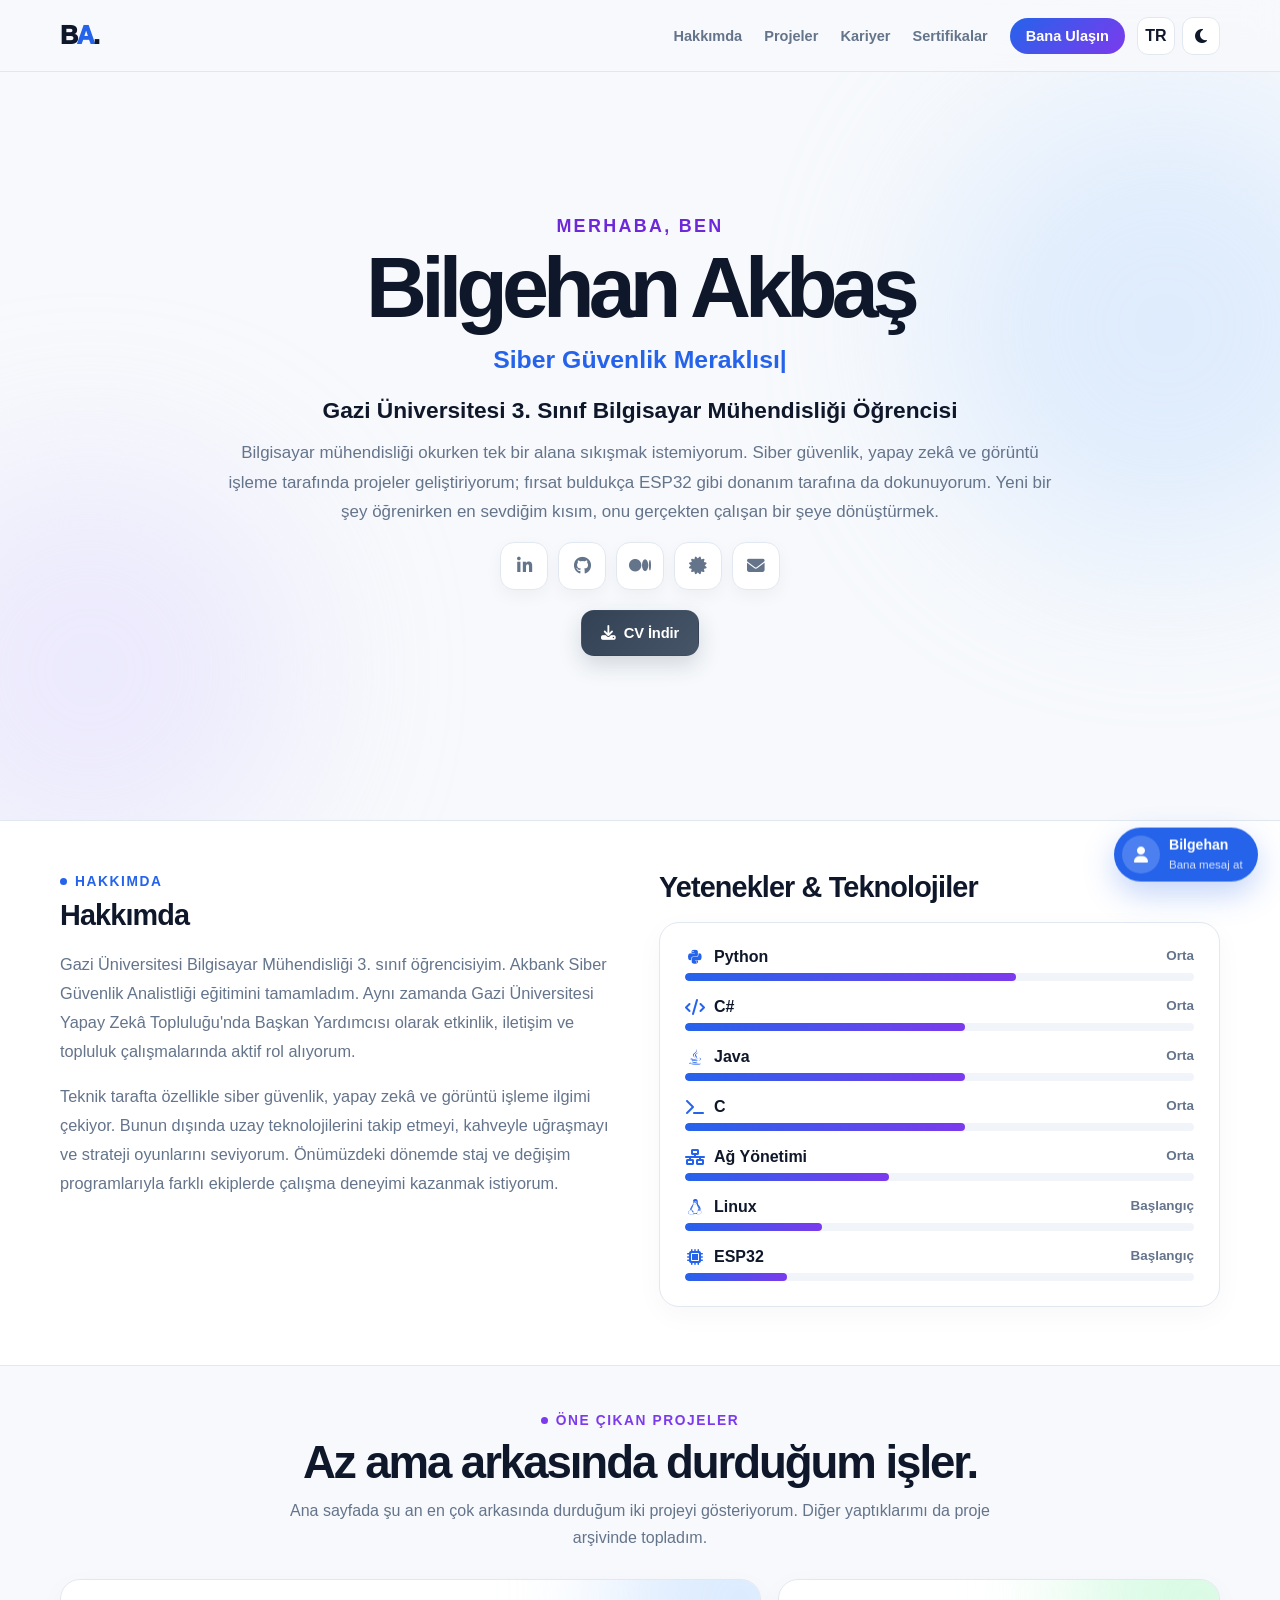
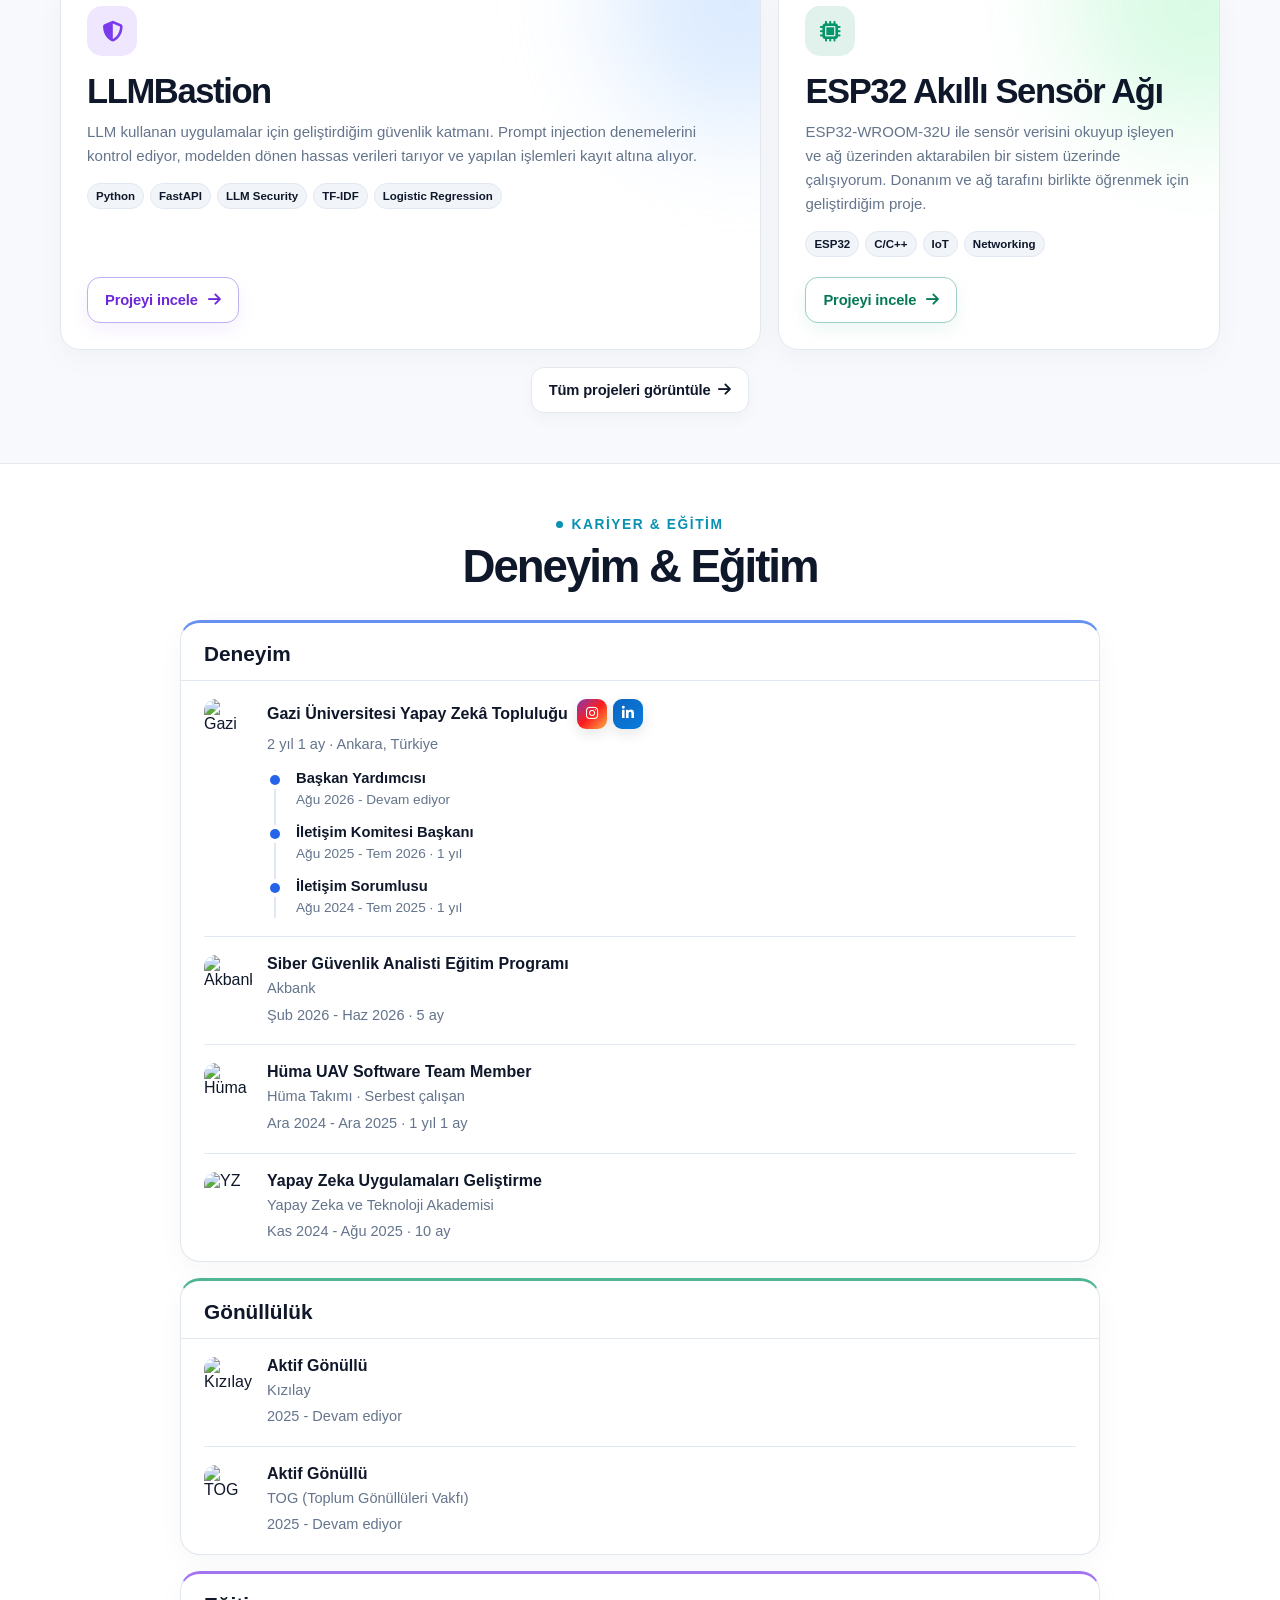
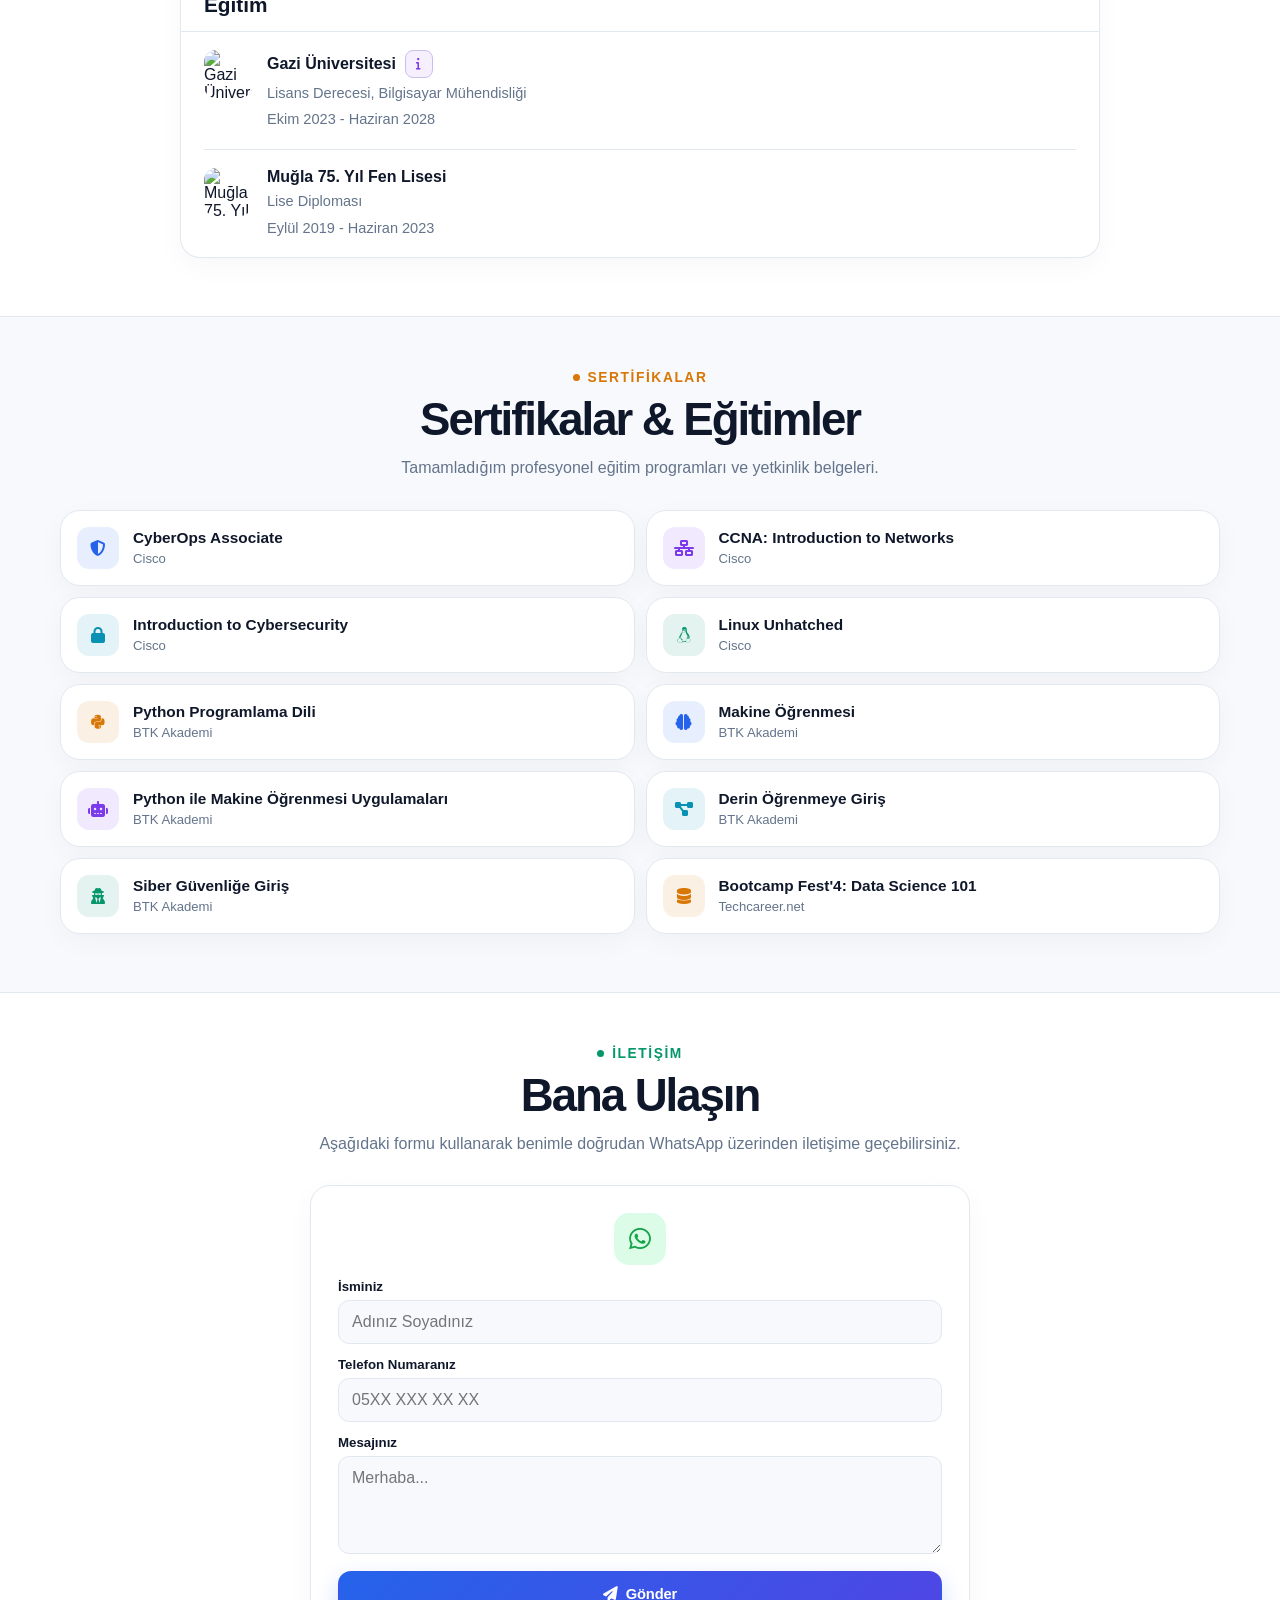
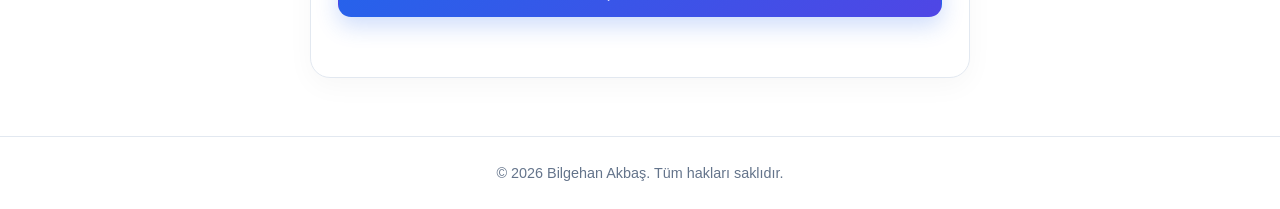
==== commit 1f753ad2: "updated" ====
--- a/index.html
+++ b/index.html
@@ -157,7 +157,7 @@
       <div class="card career-card reveal">
         <div class="career-card-head"><h3 data-lang="edu_title">Eğitim</h3></div>
         <div class="career-list">
-          <div class="career-item"><img class="org-avatar" src="https://ui-avatars.com/api/?name=GÜ&background=f3e8ff&color=9333ea&rounded=false&font-size=0.5" alt="Gazi Üniversitesi"><div class="career-main"><h4>Gazi Üniversitesi</h4><p data-lang="edu_bs">Lisans Derecesi, Bilgisayar Mühendisliği</p><p>Ekim 2023 - Haziran 2028</p><p style="color:var(--primary);font-weight:800">Ortalama: 3.30 / 4.00</p></div></div>
+          <div class="career-item"><img class="org-avatar" src="https://ui-avatars.com/api/?name=GÜ&background=f3e8ff&color=9333ea&rounded=false&font-size=0.5" alt="Gazi Üniversitesi"><div class="career-main"><div class="career-title-row"><h4>Gazi Üniversitesi</h4><span class="education-info"><button class="education-info-btn" type="button" aria-label="Not ortalaması bilgisi" aria-expanded="false"><i class="fa-solid fa-info"></i></button><span class="education-tooltip" role="tooltip" data-lang="gpa_info">Genel Not Ortalaması: 3.30 / 4.00</span></span></div><p data-lang="edu_bs">Lisans Derecesi, Bilgisayar Mühendisliği</p><p>Ekim 2023 - Haziran 2028</p></div></div>
           <div class="career-item"><img class="org-avatar" src="https://ui-avatars.com/api/?name=75&background=fef3c7&color=d97706&rounded=false&font-size=0.5" alt="Muğla 75. Yıl Fen Lisesi"><div class="career-main"><h4>Muğla 75. Yıl Fen Lisesi</h4><p data-lang="edu_hs">Lise Diploması</p><p>Eylül 2019 - Haziran 2023</p></div></div>
         </div>
       </div>
--- a/styles.css
+++ b/styles.css
@@ -890,3 +890,89 @@
 .chat-float-wrap:hover{
   animation:none!important;
 }
+
+/* GPA info popover */
+.education-info{
+  position:relative;
+  display:inline-flex;
+  align-items:center;
+}
+.education-info-btn{
+  width:28px;
+  height:28px;
+  border:1px solid color-mix(in srgb,#7c3aed 24%,var(--line));
+  border-radius:8px;
+  background:color-mix(in srgb,#7c3aed 8%,var(--surface));
+  color:#7c3aed;
+  display:grid;
+  place-items:center;
+  cursor:pointer;
+  transition:transform .18s ease,border-color .18s ease,background .18s ease;
+}
+.education-info-btn i{font-size:.78rem}
+.education-info-btn:hover,
+.education-info-btn:focus-visible{
+  transform:translateY(-1px) scale(1.05);
+  border-color:#7c3aed;
+  background:color-mix(in srgb,#7c3aed 13%,var(--surface));
+}
+.education-tooltip{
+  position:absolute;
+  left:50%;
+  bottom:calc(100% + 9px);
+  transform:translate(-50%,6px);
+  z-index:30;
+  width:max-content;
+  max-width:230px;
+  padding:8px 10px;
+  border-radius:10px;
+  background:var(--text);
+  color:var(--surface);
+  font-size:.78rem;
+  font-weight:750;
+  line-height:1.35;
+  box-shadow:0 10px 28px rgba(15,23,42,.18);
+  opacity:0;
+  visibility:hidden;
+  pointer-events:none;
+  transition:opacity .16s ease,transform .16s ease,visibility .16s ease;
+}
+.education-tooltip::after{
+  content:"";
+  position:absolute;
+  top:100%;
+  left:50%;
+  transform:translateX(-50%);
+  border:6px solid transparent;
+  border-top-color:var(--text);
+}
+.education-info:hover .education-tooltip,
+.education-info:focus-within .education-tooltip,
+.education-info.open .education-tooltip{
+  opacity:1;
+  visibility:visible;
+  transform:translate(-50%,0);
+}
+html.dark .education-info-btn{
+  color:#c4b5fd;
+  border-color:color-mix(in srgb,#c4b5fd 25%,var(--line));
+  background:color-mix(in srgb,#7c3aed 12%,var(--surface));
+}
+@media(max-width:620px){
+  .education-tooltip{
+    left:auto;
+    right:-8px;
+    transform:translateY(6px);
+    max-width:210px;
+  }
+  .education-tooltip::after{
+    left:auto;
+    right:14px;
+    transform:none;
+  }
+  .education-info:hover .education-tooltip,
+  .education-info:focus-within .education-tooltip,
+  .education-info.open .education-tooltip{
+    transform:translateY(0);
+  }
+}
